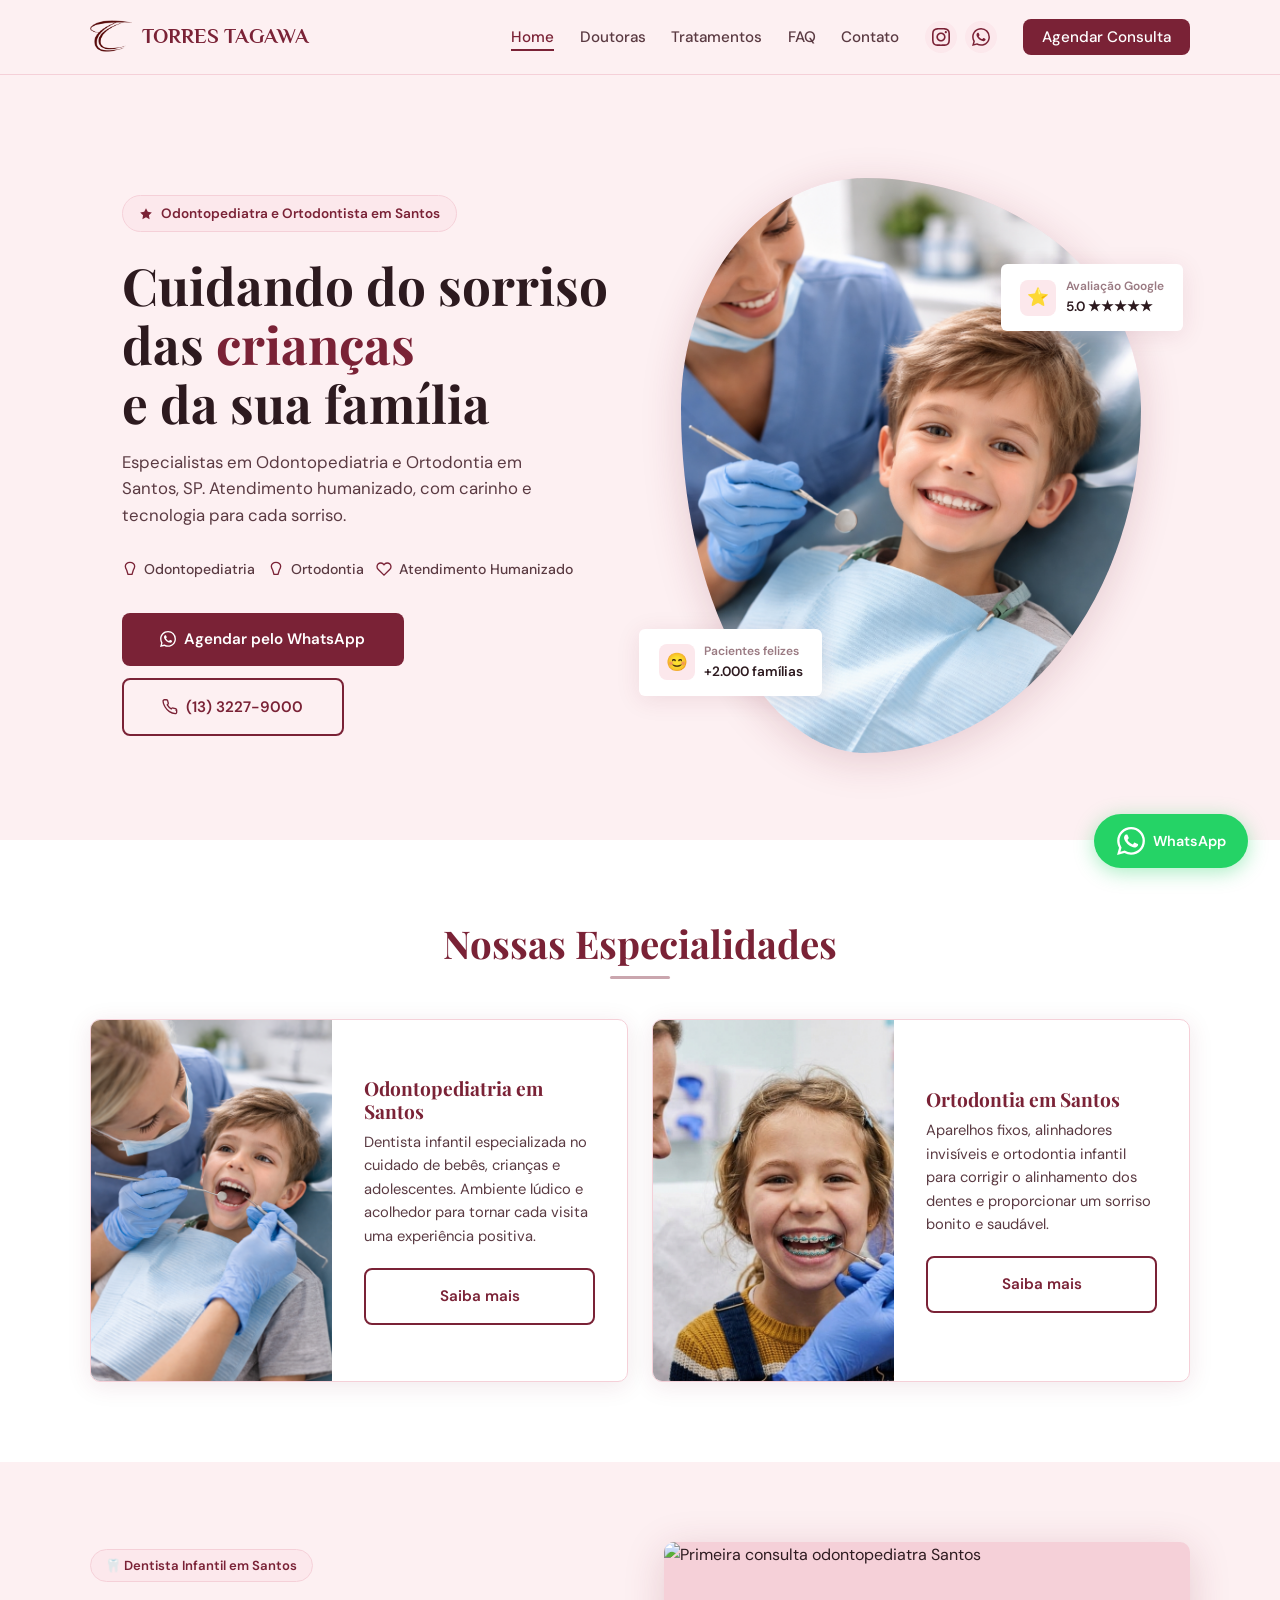
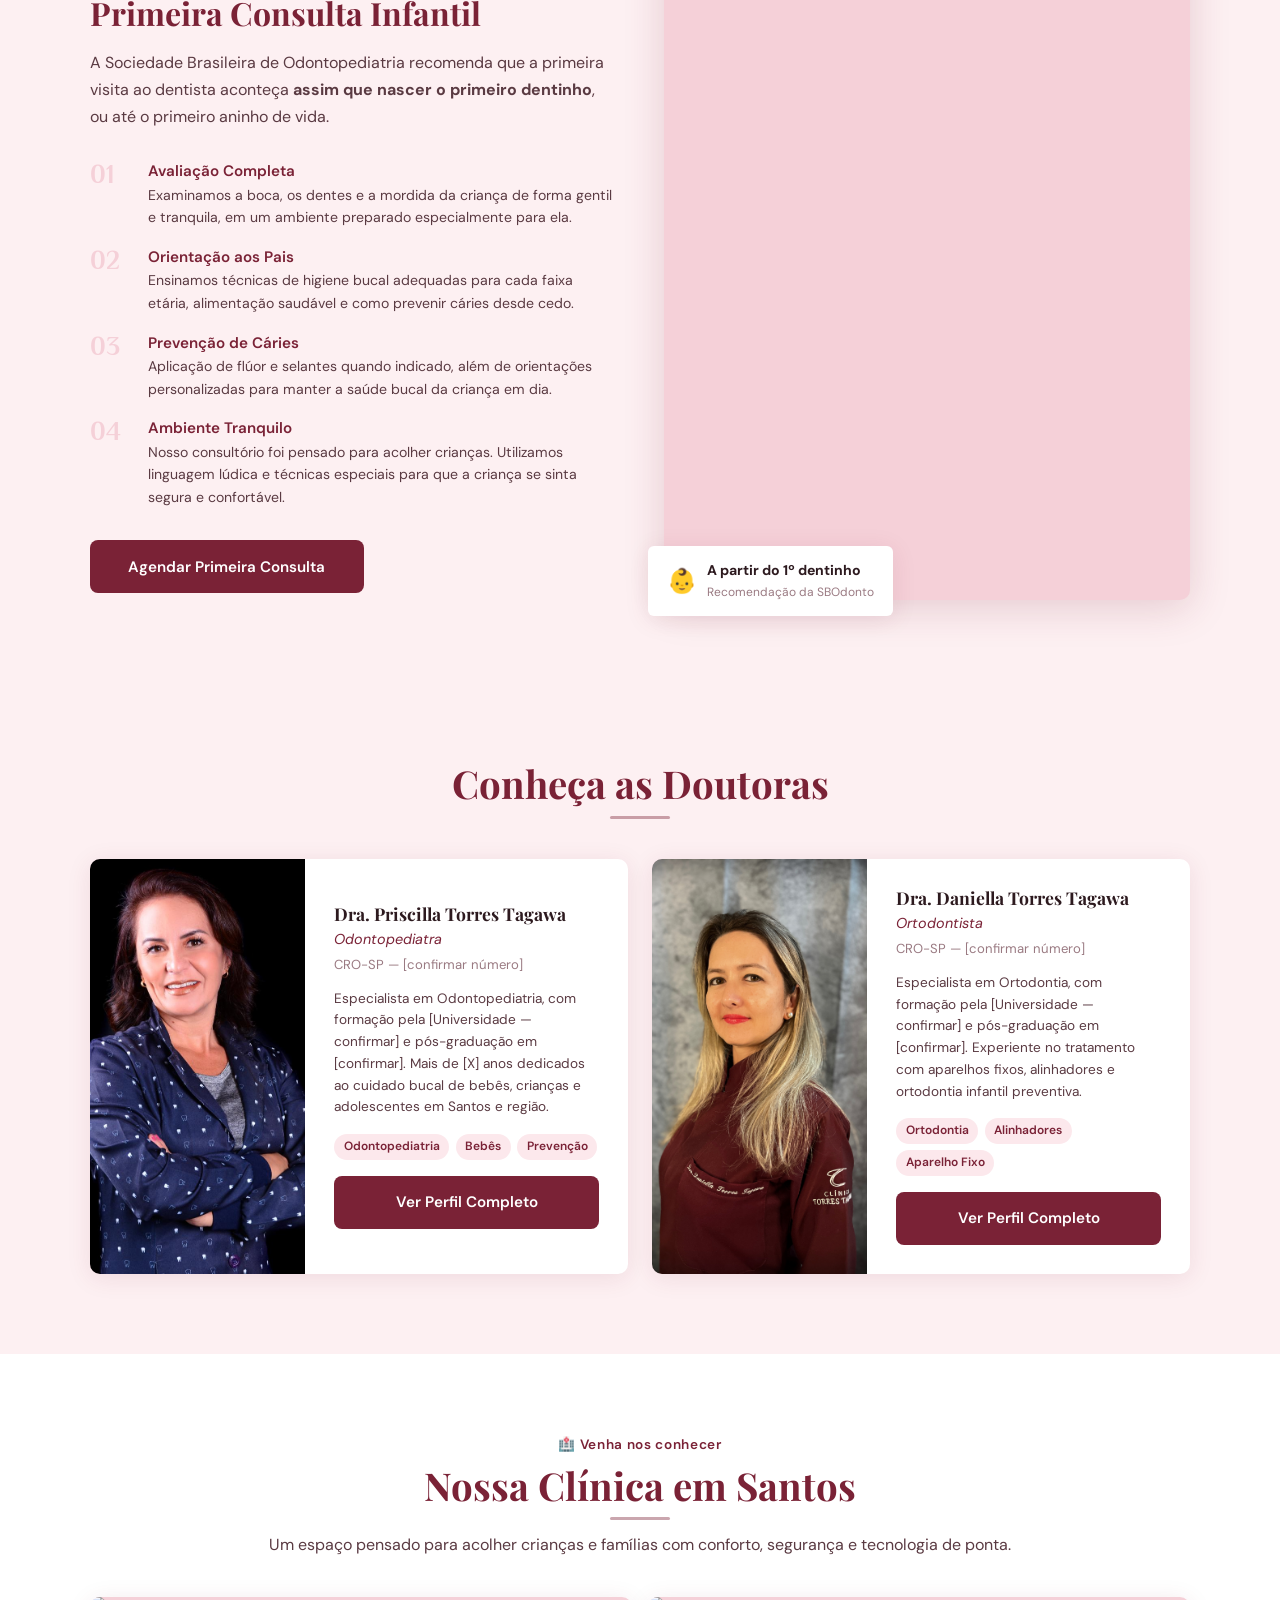
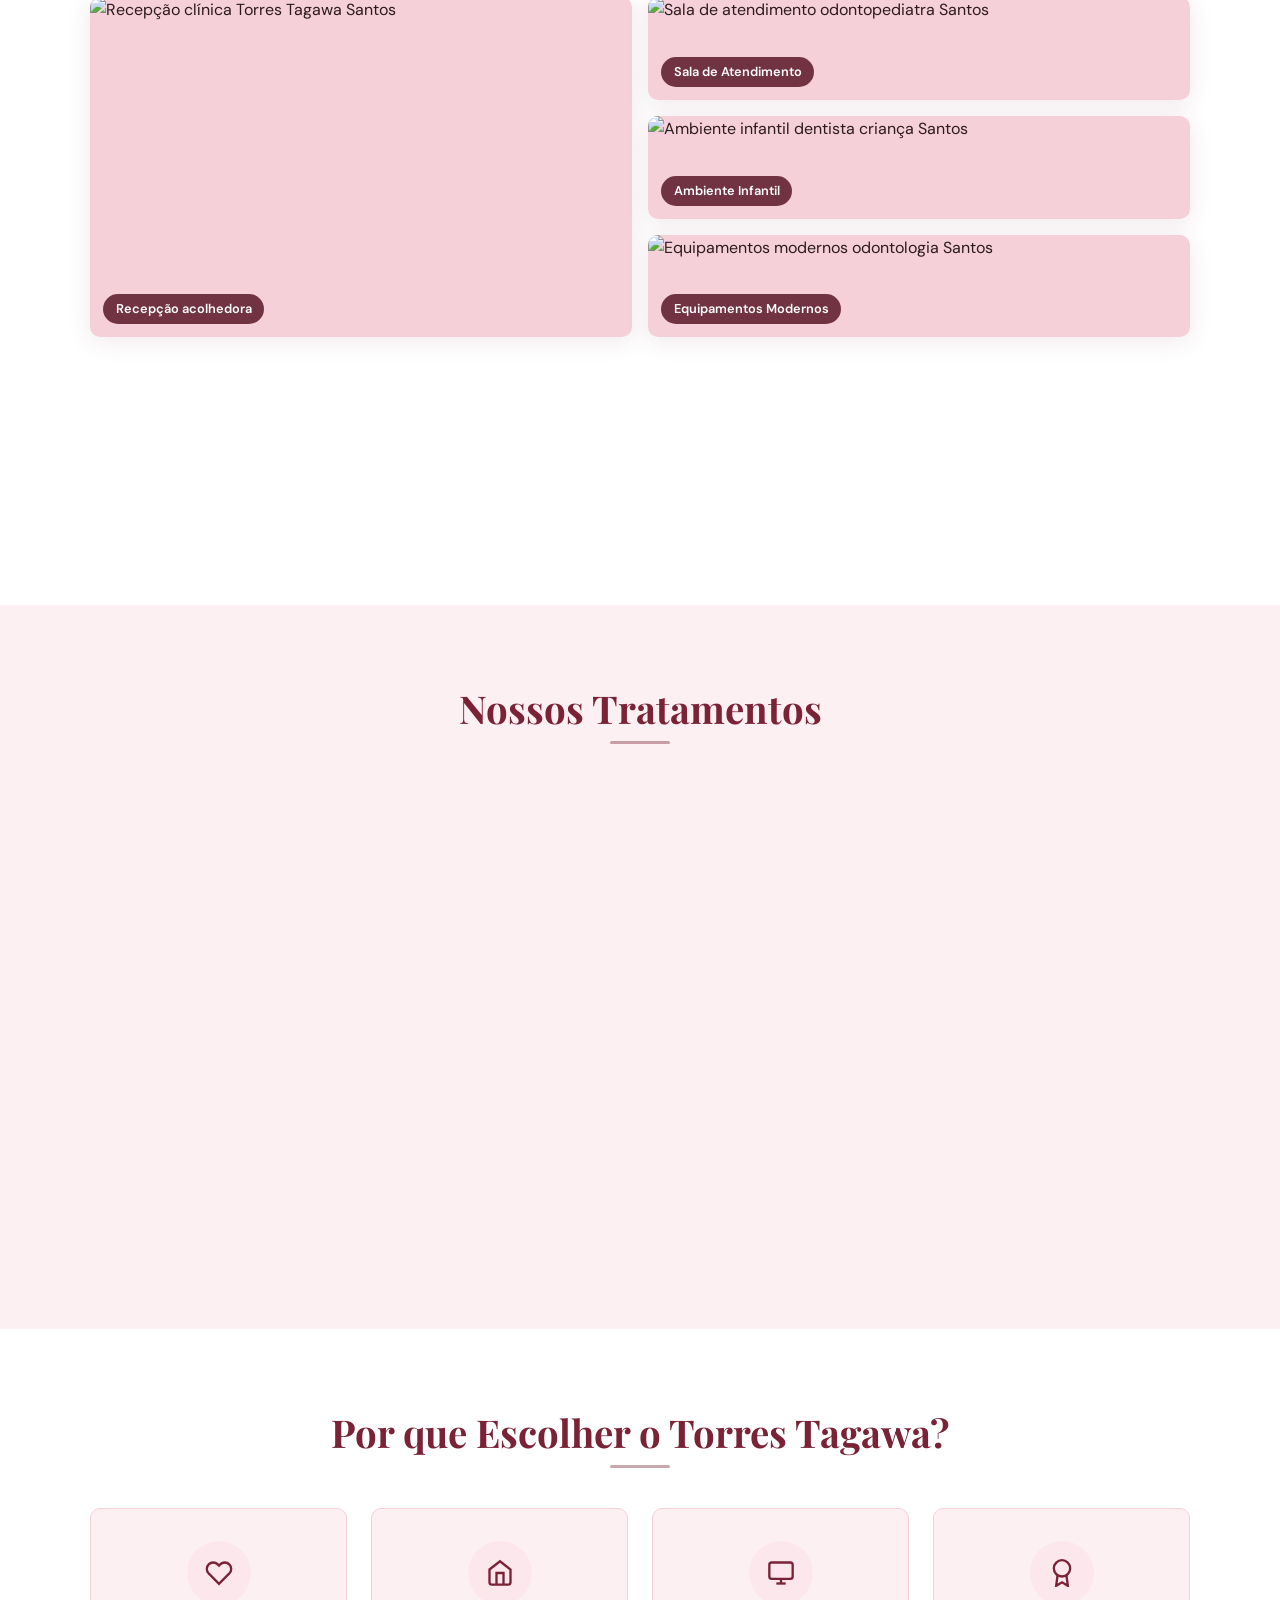
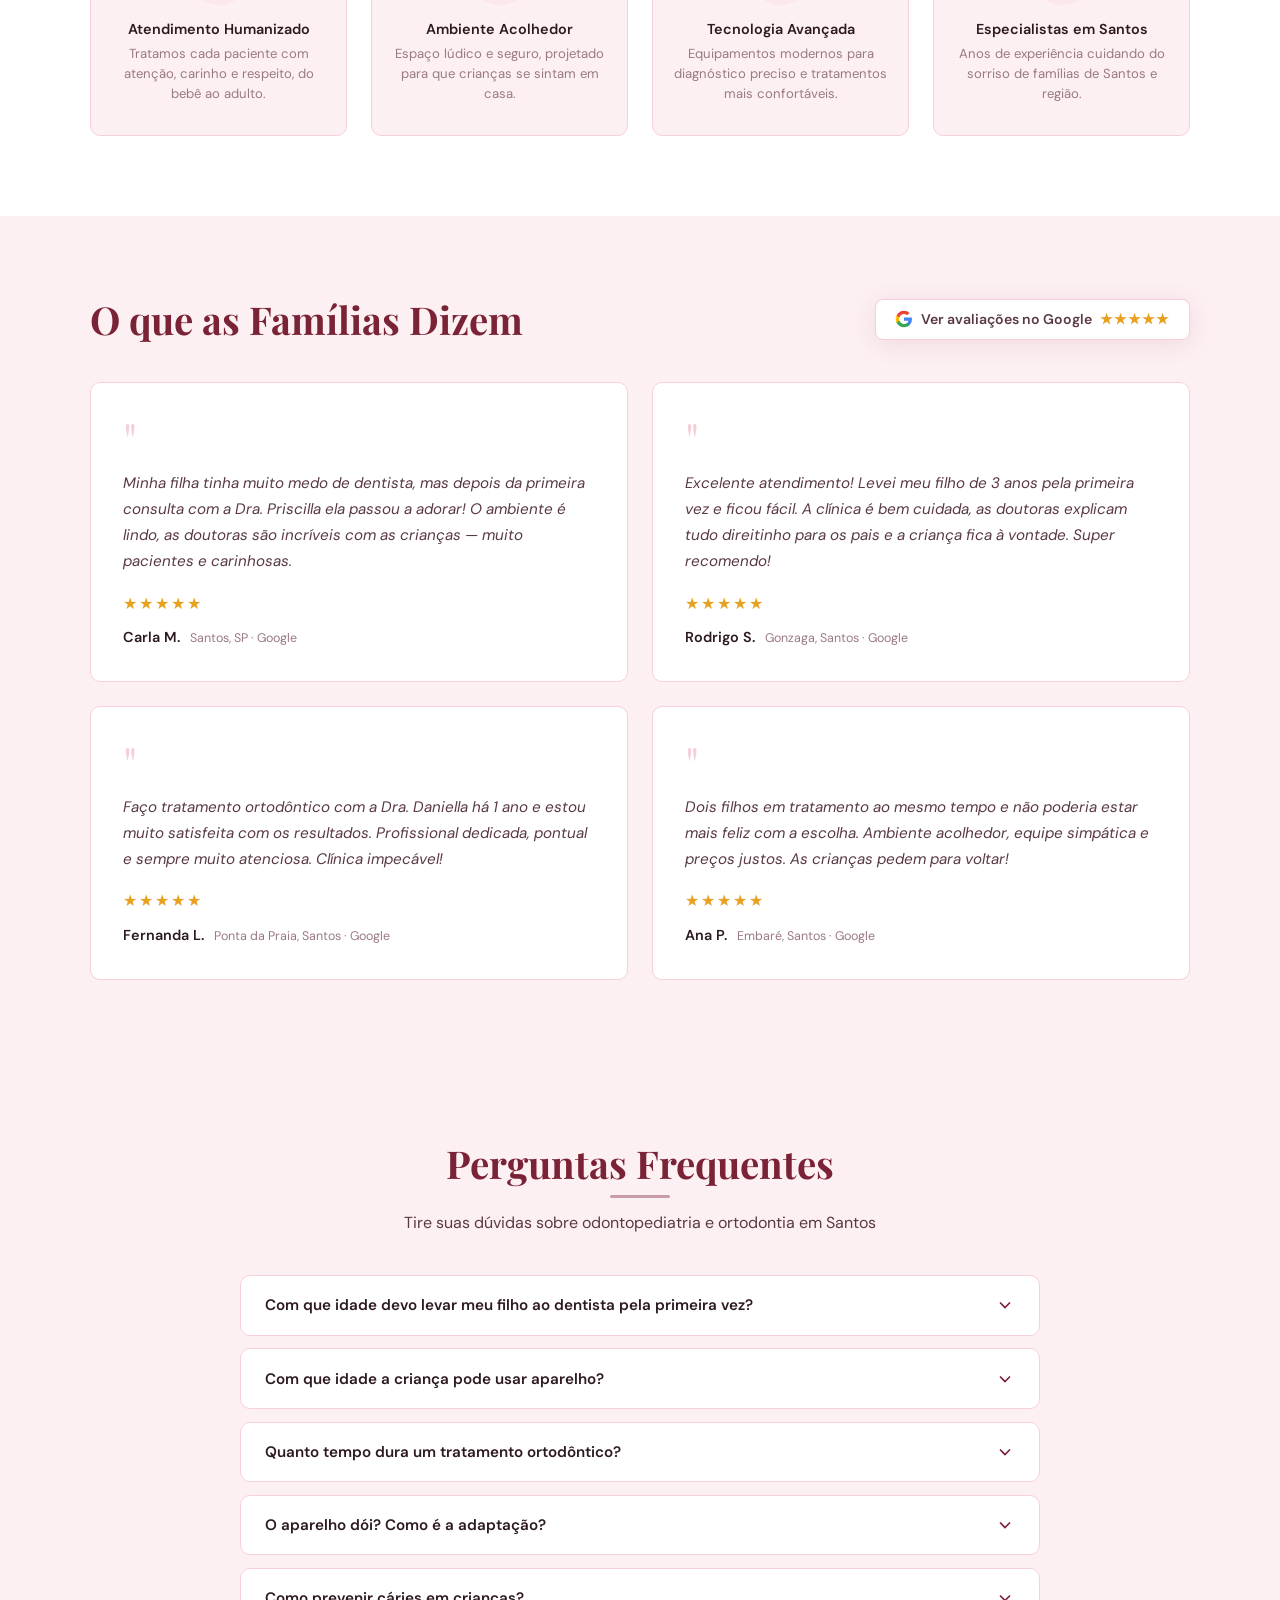
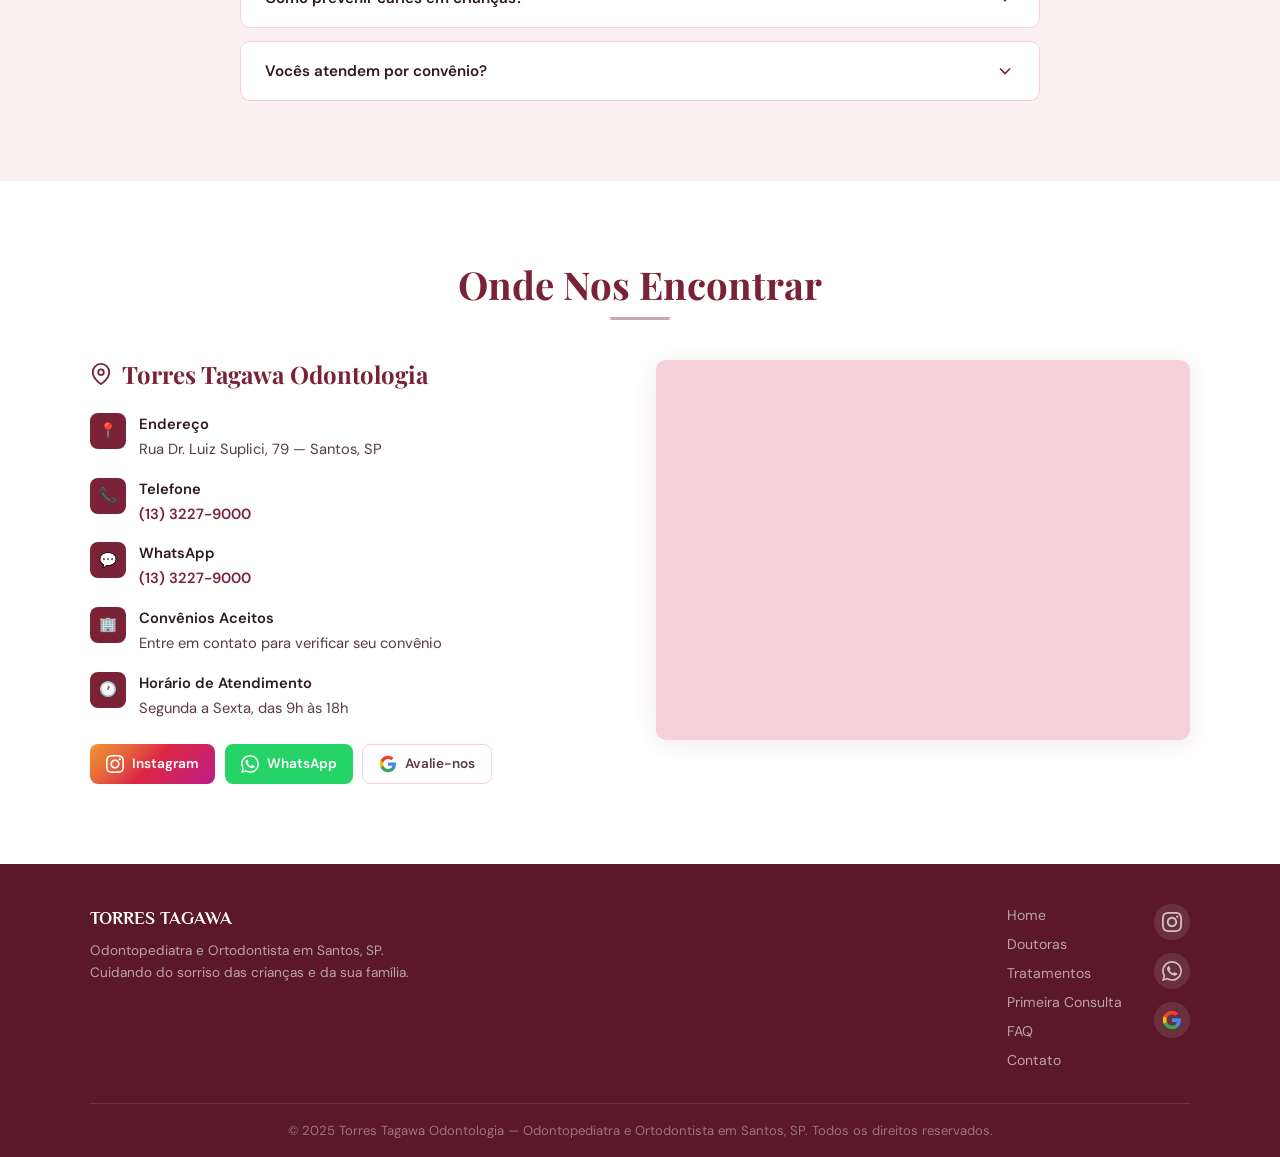
==== index.html @ d0de6d77 "new sections added to the site" ====
<!DOCTYPE html>
<html lang="pt-BR">
<head>
  <meta charset="UTF-8" />
  <meta name="viewport" content="width=device-width, initial-scale=1.0" />
  <title>Torres Tagawa — Odontopediatra e Ortodontista em Santos, SP</title>
  <meta name="description" content="Odontopediatra e ortodontista em Santos, SP. Cuidamos do sorriso das crianças e de toda a família com carinho, tecnologia e atendimento humanizado." />
  <meta name="keywords" content="odontopediatra em Santos, dentista infantil em Santos, ortodontista em Santos, aparelho dental Santos, dentista criança Santos SP, primeira consulta infantil dentista" />

  <!-- Open Graph -->
  <meta property="og:title" content="Torres Tagawa — Odontopediatra e Ortodontista em Santos" />
  <meta property="og:description" content="Especialistas em Odontopediatria e Ortodontia em Santos, SP. Atendimento humanizado para crianças e famílias." />
  <meta property="og:type" content="website" />

  <link rel="stylesheet" href="css/style.css" />
</head>
<body>

  <!-- WHATSAPP FIXED BUTTON -->
  <a href="https://wa.me/551332279000?text=Olá!%20Gostaria%20de%20agendar%20uma%20consulta." class="whatsapp-fixed" target="_blank" rel="noopener" aria-label="Fale pelo WhatsApp">
    <svg width="28" height="28" viewBox="0 0 24 24" fill="currentColor"><path d="M17.472 14.382c-.297-.149-1.758-.867-2.03-.967-.273-.099-.471-.148-.67.15-.197.297-.767.966-.94 1.164-.173.199-.347.223-.644.075-.297-.15-1.255-.463-2.39-1.475-.883-.788-1.48-1.761-1.653-2.059-.173-.297-.018-.458.13-.606.134-.133.298-.347.446-.52.149-.174.198-.298.298-.497.099-.198.05-.371-.025-.52-.075-.149-.669-1.612-.916-2.207-.242-.579-.487-.5-.669-.51-.173-.008-.371-.01-.57-.01-.198 0-.52.074-.792.372-.272.297-1.04 1.016-1.04 2.479 0 1.462 1.065 2.875 1.213 3.074.149.198 2.096 3.2 5.077 4.487.709.306 1.262.489 1.694.625.712.227 1.36.195 1.871.118.571-.085 1.758-.719 2.006-1.413.248-.694.248-1.289.173-1.413-.074-.124-.272-.198-.57-.347m-5.421 7.403h-.004a9.87 9.87 0 0 1-5.031-1.378l-.361-.214-3.741.982.998-3.648-.235-.374a9.86 9.86 0 0 1-1.51-5.26c.001-5.45 4.436-9.884 9.888-9.884 2.64 0 5.122 1.03 6.988 2.898a9.825 9.825 0 0 1 2.893 6.994c-.003 5.45-4.437 9.884-9.885 9.884m8.413-18.297A11.815 11.815 0 0 0 12.05 0C5.495 0 .16 5.335.157 11.892c0 2.096.547 4.142 1.588 5.945L.057 24l6.305-1.654a11.882 11.882 0 0 0 5.683 1.448h.005c6.554 0 11.89-5.335 11.893-11.893a11.821 11.821 0 0 0-3.48-8.413Z"/></svg>
    <span>WhatsApp</span>
  </a>

  <!-- HEADER / NAV -->
  <header id="header">
    <div class="nav-inner">
      <a href="index.html" class="logo">
        <img src="images/logo_tagawa.png" alt="Torres Tagawa Odontopediatria e Ortodontia em Santos" class="logo-img" />
        <span class="logo-text">TORRES TAGAWA</span>
      </a>
      <nav>
        <ul class="nav-links">
          <li><a href="#hero" class="active">Home</a></li>
          <li><a href="pages/doctors.html">Doutoras</a></li>
          <li><a href="pages/treatments.html">Tratamentos</a></li>
          <li><a href="#faq">FAQ</a></li>
          <li><a href="#location">Contato</a></li>
          <li class="nav-social">
            <a href="https://www.instagram.com/torrestagawa" target="_blank" rel="noopener" aria-label="Instagram">
              <svg width="18" height="18" viewBox="0 0 24 24" fill="currentColor"><path d="M12 2.163c3.204 0 3.584.012 4.85.07 3.252.148 4.771 1.691 4.919 4.919.058 1.265.069 1.645.069 4.849 0 3.205-.012 3.584-.069 4.849-.149 3.225-1.664 4.771-4.919 4.919-1.266.058-1.644.07-4.85.07-3.204 0-3.584-.012-4.849-.07-3.26-.149-4.771-1.699-4.919-4.92-.058-1.265-.07-1.644-.07-4.849 0-3.204.013-3.583.07-4.849.149-3.227 1.664-4.771 4.919-4.919 1.266-.057 1.645-.069 4.849-.069zm0-2.163c-3.259 0-3.667.014-4.947.072-4.358.2-6.78 2.618-6.98 6.98-.059 1.281-.073 1.689-.073 4.948 0 3.259.014 3.668.072 4.948.2 4.358 2.618 6.78 6.98 6.98 1.281.058 1.689.072 4.948.072 3.259 0 3.668-.014 4.948-.072 4.354-.2 6.782-2.618 6.979-6.98.059-1.28.073-1.689.073-4.948 0-3.259-.014-3.667-.072-4.947-.196-4.354-2.617-6.78-6.979-6.98-1.281-.059-1.69-.073-4.949-.073zm0 5.838c-3.403 0-6.162 2.759-6.162 6.162s2.759 6.163 6.162 6.163 6.162-2.759 6.162-6.163c0-3.403-2.759-6.162-6.162-6.162zm0 10.162c-2.209 0-4-1.79-4-4 0-2.209 1.791-4 4-4s4 1.791 4 4c0 2.21-1.791 4-4 4zm6.406-11.845c-.796 0-1.441.645-1.441 1.44s.645 1.44 1.441 1.44c.795 0 1.439-.645 1.439-1.44s-.644-1.44-1.439-1.44z"/></svg>
            </a>
            <a href="https://wa.me/551332279000" target="_blank" rel="noopener" aria-label="WhatsApp">
              <svg width="18" height="18" viewBox="0 0 24 24" fill="currentColor"><path d="M17.472 14.382c-.297-.149-1.758-.867-2.03-.967-.273-.099-.471-.148-.67.15-.197.297-.767.966-.94 1.164-.173.199-.347.223-.644.075-.297-.15-1.255-.463-2.39-1.475-.883-.788-1.48-1.761-1.653-2.059-.173-.297-.018-.458.13-.606.134-.133.298-.347.446-.52.149-.174.198-.298.298-.497.099-.198.05-.371-.025-.52-.075-.149-.669-1.612-.916-2.207-.242-.579-.487-.5-.669-.51-.173-.008-.371-.01-.57-.01-.198 0-.52.074-.792.372-.272.297-1.04 1.016-1.04 2.479 0 1.462 1.065 2.875 1.213 3.074.149.198 2.096 3.2 5.077 4.487.709.306 1.262.489 1.694.625.712.227 1.36.195 1.871.118.571-.085 1.758-.719 2.006-1.413.248-.694.248-1.289.173-1.413-.074-.124-.272-.198-.57-.347m-5.421 7.403h-.004a9.87 9.87 0 0 1-5.031-1.378l-.361-.214-3.741.982.998-3.648-.235-.374a9.86 9.86 0 0 1-1.51-5.26c.001-5.45 4.436-9.884 9.888-9.884 2.64 0 5.122 1.03 6.988 2.898a9.825 9.825 0 0 1 2.893 6.994c-.003 5.45-4.437 9.884-9.885 9.884m8.413-18.297A11.815 11.815 0 0 0 12.05 0C5.495 0 .16 5.335.157 11.892c0 2.096.547 4.142 1.588 5.945L.057 24l6.305-1.654a11.882 11.882 0 0 0 5.683 1.448h.005c6.554 0 11.89-5.335 11.893-11.893a11.821 11.821 0 0 0-3.48-8.413Z"/></svg>
            </a>
          </li>
          <li><a href="#location" class="nav-cta">Agendar Consulta</a></li>
        </ul>
        <div class="hamburger" aria-label="Menu">
          <span></span><span></span><span></span>
        </div>
      </nav>
    </div>
  </header>

  <!-- HERO -->
  <section id="hero">
    <div class="hero-content">
      <div class="hero-badge">
        <svg width="14" height="14" viewBox="0 0 24 24" fill="currentColor"><path d="M12 2l3.09 6.26L22 9.27l-5 4.87 1.18 6.88L12 17.77l-6.18 3.25L7 14.14 2 9.27l6.91-1.01L12 2z"/></svg>
        Odontopediatra e Ortodontista em Santos
      </div>
      <h1 class="hero-title">
        Cuidando do sorriso<br>
        das <span>crianças</span><br>
        e da sua família
      </h1>
      <p class="hero-subtitle">
        Especialistas em Odontopediatria e Ortodontia em Santos, SP. Atendimento humanizado, com carinho e tecnologia para cada sorriso.
      </p>
      <div class="hero-tags">
        <span class="hero-tag">
          <svg width="16" height="16" viewBox="0 0 24 24" fill="none" stroke="currentColor" stroke-width="2"><path d="M12 2C8 2 5 5 5 8c0 2 1 4 2 5.5L9 20h6l2-6.5C18 12 19 10 19 8c0-3-3-6-7-6z"/></svg>
          Odontopediatria
        </span>
        <span class="hero-tag">
          <svg width="16" height="16" viewBox="0 0 24 24" fill="none" stroke="currentColor" stroke-width="2"><path d="M12 2C8 2 5 5 5 8c0 2 1 4 2 5.5L9 20h6l2-6.5C18 12 19 10 19 8c0-3-3-6-7-6z"/></svg>
          Ortodontia
        </span>
        <span class="hero-tag">
          <svg width="16" height="16" viewBox="0 0 24 24" fill="none" stroke="currentColor" stroke-width="2"><path d="M20.84 4.61a5.5 5.5 0 0 0-7.78 0L12 5.67l-1.06-1.06a5.5 5.5 0 0 0-7.78 7.78l1.06 1.06L12 21.23l7.78-7.78 1.06-1.06a5.5 5.5 0 0 0 0-7.78z"/></svg>
          Atendimento Humanizado
        </span>
      </div>
      <div class="hero-actions">
        <a href="https://wa.me/551332279000?text=Olá!%20Gostaria%20de%20agendar%20uma%20consulta." target="_blank" rel="noopener" class="btn btn-primary">
          <svg width="16" height="16" viewBox="0 0 24 24" fill="currentColor"><path d="M17.472 14.382c-.297-.149-1.758-.867-2.03-.967-.273-.099-.471-.148-.67.15-.197.297-.767.966-.94 1.164-.173.199-.347.223-.644.075-.297-.15-1.255-.463-2.39-1.475-.883-.788-1.48-1.761-1.653-2.059-.173-.297-.018-.458.13-.606.134-.133.298-.347.446-.52.149-.174.198-.298.298-.497.099-.198.05-.371-.025-.52-.075-.149-.669-1.612-.916-2.207-.242-.579-.487-.5-.669-.51-.173-.008-.371-.01-.57-.01-.198 0-.52.074-.792.372-.272.297-1.04 1.016-1.04 2.479 0 1.462 1.065 2.875 1.213 3.074.149.198 2.096 3.2 5.077 4.487.709.306 1.262.489 1.694.625.712.227 1.36.195 1.871.118.571-.085 1.758-.719 2.006-1.413.248-.694.248-1.289.173-1.413-.074-.124-.272-.198-.57-.347m-5.421 7.403h-.004a9.87 9.87 0 0 1-5.031-1.378l-.361-.214-3.741.982.998-3.648-.235-.374a9.86 9.86 0 0 1-1.51-5.26c.001-5.45 4.436-9.884 9.888-9.884 2.64 0 5.122 1.03 6.988 2.898a9.825 9.825 0 0 1 2.893 6.994c-.003 5.45-4.437 9.884-9.885 9.884m8.413-18.297A11.815 11.815 0 0 0 12.05 0C5.495 0 .16 5.335.157 11.892c0 2.096.547 4.142 1.588 5.945L.057 24l6.305-1.654a11.882 11.882 0 0 0 5.683 1.448h.005c6.554 0 11.89-5.335 11.893-11.893a11.821 11.821 0 0 0-3.48-8.413Z"/></svg>
          Agendar pelo WhatsApp
        </a>
        <a href="tel:1332279000" class="btn btn-outline">
          <svg width="16" height="16" viewBox="0 0 24 24" fill="none" stroke="currentColor" stroke-width="2"><path d="M22 16.92v3a2 2 0 0 1-2.18 2 19.79 19.79 0 0 1-8.63-3.07A19.5 19.5 0 0 1 4.69 12a19.79 19.79 0 0 1-3.07-8.67A2 2 0 0 1 3.6 1.18h3a2 2 0 0 1 2 1.72c.127.96.361 1.903.7 2.81a2 2 0 0 1-.45 2.11L7.91 8.84a16 16 0 0 0 6 6l.86-.86a2 2 0 0 1 2.11-.45c.907.339 1.85.573 2.81.7A2 2 0 0 1 21.46 16.92z"/></svg>
          (13) 3227-9000
        </a>
      </div>
    </div>

    <div class="hero-image">
      <div class="hero-image-wrap">
        <img src="images/hero-crianca-dentista.png" alt="Criança sorrindo no dentista em Santos SP" />
      </div>
      <div class="hero-float hero-float-1">
        <div class="hero-float-icon">😊</div>
        <div>
          <div style="font-size:0.75rem;color:var(--text-light)">Pacientes felizes</div>
          <div>+2.000 famílias</div>
        </div>
      </div>
      <div class="hero-float hero-float-2">
        <div class="hero-float-icon">⭐</div>
        <div>
          <div style="font-size:0.75rem;color:var(--text-light)">Avaliação Google</div>
          <div>5.0 ★★★★★</div>
        </div>
      </div>
    </div>
  </section>

  <!-- SPECIALTIES -->
  <section id="specialties" class="section">
    <div class="section-inner">
      <h2 class="section-title">Nossas Especialidades</h2>
      <div class="specialties-grid">

        <div class="specialty-card fade-in">
          <div class="specialty-image">
            <img src="images/odontopediatria-consulta.png" alt="Odontopediatra em Santos SP" />
          </div>
          <div class="specialty-body">
            <h3>Odontopediatria em Santos</h3>
            <p>Dentista infantil especializada no cuidado de bebês, crianças e adolescentes. Ambiente lúdico e acolhedor para tornar cada visita uma experiência positiva.</p>
            <a href="pages/treatments.html" class="btn btn-outline">Saiba mais</a>
          </div>
        </div>

        <div class="specialty-card fade-in">
          <div class="specialty-image">
            <img src="images/ortodontia-aparelho.png" alt="Ortodontista em Santos SP" />
          </div>
          <div class="specialty-body">
            <h3>Ortodontia em Santos</h3>
            <p>Aparelhos fixos, alinhadores invisíveis e ortodontia infantil para corrigir o alinhamento dos dentes e proporcionar um sorriso bonito e saudável.</p>
            <a href="pages/treatments.html" class="btn btn-outline">Saiba mais</a>
          </div>
        </div>

      </div>
    </div>
  </section>

  <!-- PRIMEIRA CONSULTA INFANTIL -->
  <section id="primeira-consulta" class="section section-alt">
    <div class="section-inner">
      <div class="primeira-consulta-grid">
        <div class="primeira-consulta-content fade-in">
          <div class="section-badge">🦷 Dentista Infantil em Santos</div>
          <h2>Primeira Consulta Infantil</h2>
          <p class="primeira-consulta-intro">A Sociedade Brasileira de Odontopediatria recomenda que a primeira visita ao dentista aconteça <strong>assim que nascer o primeiro dentinho</strong>, ou até o primeiro aninho de vida.</p>
          <div class="primeira-consulta-steps">
            <div class="pc-step">
              <div class="pc-step-num">01</div>
              <div class="pc-step-body">
                <h4>Avaliação Completa</h4>
                <p>Examinamos a boca, os dentes e a mordida da criança de forma gentil e tranquila, em um ambiente preparado especialmente para ela.</p>
              </div>
            </div>
            <div class="pc-step">
              <div class="pc-step-num">02</div>
              <div class="pc-step-body">
                <h4>Orientação aos Pais</h4>
                <p>Ensinamos técnicas de higiene bucal adequadas para cada faixa etária, alimentação saudável e como prevenir cáries desde cedo.</p>
              </div>
            </div>
            <div class="pc-step">
              <div class="pc-step-num">03</div>
              <div class="pc-step-body">
                <h4>Prevenção de Cáries</h4>
                <p>Aplicação de flúor e selantes quando indicado, além de orientações personalizadas para manter a saúde bucal da criança em dia.</p>
              </div>
            </div>
            <div class="pc-step">
              <div class="pc-step-num">04</div>
              <div class="pc-step-body">
                <h4>Ambiente Tranquilo</h4>
                <p>Nosso consultório foi pensado para acolher crianças. Utilizamos linguagem lúdica e técnicas especiais para que a criança se sinta segura e confortável.</p>
              </div>
            </div>
          </div>
          <a href="https://wa.me/551332279000?text=Olá!%20Quero%20agendar%20a%20primeira%20consulta%20do%20meu%20filho." target="_blank" rel="noopener" class="btn btn-primary">
            Agendar Primeira Consulta
          </a>
        </div>
        <div class="primeira-consulta-image fade-in">
          <img src="images/primeira-consulta-infantil.png" alt="Primeira consulta odontopediatra Santos" />
          <div class="pc-info-badge">
            <span>👶</span>
            <div>
              <strong>A partir do 1º dentinho</strong>
              <small>Recomendação da SBOdonto</small>
            </div>
          </div>
        </div>
      </div>
    </div>
  </section>

  <!-- DOCTORS -->
  <section id="doctors" class="section">
    <div class="section-inner">
      <h2 class="section-title">Conheça as Doutoras</h2>
      <div class="doctors-grid">

        <div class="doctor-card fade-in">
          <div class="doctor-photo">
            <img src="images/doctor-priscilla-tagawa.jpg" alt="Dra. Priscilla Torres Tagawa — Odontopediatra em Santos" />
          </div>
          <div class="doctor-info">
            <h3>Dra. Priscilla Torres Tagawa</h3>
            <p class="specialty">Odontopediatra</p>
            <p class="cro">CRO-SP — [confirmar número]</p>
            <div class="doctor-bio">
              <p>Especialista em Odontopediatria, com formação pela [Universidade — confirmar] e pós-graduação em [confirmar]. Mais de [X] anos dedicados ao cuidado bucal de bebês, crianças e adolescentes em Santos e região.</p>
            </div>
            <div class="doctor-tags">
              <span>Odontopediatria</span>
              <span>Bebês</span>
              <span>Prevenção</span>
            </div>
            <a href="pages/doctors.html" class="btn btn-primary">Ver Perfil Completo</a>
          </div>
        </div>

        <div class="doctor-card fade-in">
          <div class="doctor-photo">
            <img src="images/doctor-daniella-tagawa.jpg" alt="Dra. Daniella Torres Tagawa — Ortodontista em Santos" />
          </div>
          <div class="doctor-info">
            <h3>Dra. Daniella Torres Tagawa</h3>
            <p class="specialty">Ortodontista</p>
            <p class="cro">CRO-SP — [confirmar número]</p>
            <div class="doctor-bio">
              <p>Especialista em Ortodontia, com formação pela [Universidade — confirmar] e pós-graduação em [confirmar]. Experiente no tratamento com aparelhos fixos, alinhadores e ortodontia infantil preventiva.</p>
            </div>
            <div class="doctor-tags">
              <span>Ortodontia</span>
              <span>Alinhadores</span>
              <span>Aparelho Fixo</span>
            </div>
            <a href="pages/doctors.html" class="btn btn-primary">Ver Perfil Completo</a>
          </div>
        </div>

      </div>
    </div>
  </section>

  <!-- NOSSA CLÍNICA -->
  <section id="clinica" class="section section-alt">
    <div class="section-inner">
      <div class="section-badge-center">🏥 Venha nos conhecer</div>
      <h2 class="section-title">Nossa Clínica em Santos</h2>
      <p class="section-subtitle">Um espaço pensado para acolher crianças e famílias com conforto, segurança e tecnologia de ponta.</p>
      <div class="clinica-grid">
        <div class="clinica-main fade-in">
          <img src="images/clinica-recepcao.jpg" alt="Recepção clínica Torres Tagawa Santos" />
          <div class="clinica-main-label">Recepção acolhedora</div>
        </div>
        <div class="clinica-side">
          <div class="clinica-card fade-in">
            <img src="images/clinica-sala-atendimento.jpg" alt="Sala de atendimento odontopediatra Santos" />
            <div class="clinica-card-label">Sala de Atendimento</div>
          </div>
          <div class="clinica-card fade-in">
            <img src="images/clinica-ambiente-infantil.jpg" alt="Ambiente infantil dentista criança Santos" />
            <div class="clinica-card-label">Ambiente Infantil</div>
          </div>
          <div class="clinica-card fade-in">
            <img src="images/clinica-equipamentos.jpg" alt="Equipamentos modernos odontologia Santos" />
            <div class="clinica-card-label">Equipamentos Modernos</div>
          </div>
        </div>
      </div>
      <div class="clinica-features">
        <div class="clinica-feature fade-in">
          <span>🎨</span>
          <p>Ambiente lúdico e colorido pensado para deixar as crianças à vontade</p>
        </div>
        <div class="clinica-feature fade-in">
          <span>🔬</span>
          <p>Equipamentos modernos e tecnologia avançada para diagnóstico e tratamento</p>
        </div>
        <div class="clinica-feature fade-in">
          <span>🛡️</span>
          <p>Protocolos rigorosos de esterilização e biossegurança</p>
        </div>
        <div class="clinica-feature fade-in">
          <span>🚗</span>
          <p>Localização central em Santos, com fácil acesso e estacionamento próximo</p>
        </div>
      </div>
    </div>
  </section>

  <!-- TREATMENTS -->
  <section id="treatments" class="section">
    <div class="section-inner">
      <h2 class="section-title">Nossos Tratamentos</h2>
      <div class="treatments-grid">

        <div class="treatment-card fade-in">
          <h3>🦷 Odontopediatria em Santos</h3>
          <p class="treatment-desc">Cuidado completo e humanizado para bebês, crianças e adolescentes, desde a erupção do primeiro dente até a dentição permanente.</p>
          <ul class="treatment-list">
            <li>Primeira consulta infantil</li>
            <li>Prevenção e controle de cáries</li>
            <li>Aplicação de flúor e selantes</li>
            <li>Cirurgia de freio lingual e labial</li>
            <li>Restaurações em dentes de leite</li>
            <li>Tratamento de pulpite (capeamento)</li>
            <li>Orientação de higiene para pais</li>
          </ul>
          <a href="pages/treatments.html" class="btn btn-outline" style="margin-top:1.2rem">Ver todos os tratamentos</a>
        </div>

        <div class="treatment-card fade-in">
          <h3>😁 Ortodontia em Santos</h3>
          <p class="treatment-desc">Correção do alinhamento dos dentes e da mordida com as técnicas mais modernas, para crianças e adultos em Santos e região.</p>
          <ul class="treatment-list">
            <li>Aparelhos Fixos (metálico e estético)</li>
            <li>Alinhadores Invisíveis</li>
            <li>Ortodontia Preventiva Infantil</li>
            <li>Contenção ortodôntica</li>
            <li>Placa de bruxismo</li>
            <li>Expansores palatinos</li>
            <li>Tratamento da mordida cruzada</li>
          </ul>
          <a href="pages/treatments.html" class="btn btn-outline" style="margin-top:1.2rem">Ver todos os tratamentos</a>
        </div>

      </div>
    </div>
  </section>

  <!-- WHY US -->
  <section id="why-us" class="section section-alt">
    <div class="section-inner">
      <h2 class="section-title">Por que Escolher o Torres Tagawa?</h2>
      <div class="why-grid">

        <div class="why-card fade-in">
          <div class="why-icon">
            <svg width="28" height="28" viewBox="0 0 24 24" fill="none" stroke="var(--burgundy)" stroke-width="2"><path d="M20.84 4.61a5.5 5.5 0 0 0-7.78 0L12 5.67l-1.06-1.06a5.5 5.5 0 0 0-7.78 7.78l1.06 1.06L12 21.23l7.78-7.78 1.06-1.06a5.5 5.5 0 0 0 0-7.78z"/></svg>
          </div>
          <h4>Atendimento Humanizado</h4>
          <p>Tratamos cada paciente com atenção, carinho e respeito, do bebê ao adulto.</p>
        </div>

        <div class="why-card fade-in">
          <div class="why-icon">
            <svg width="28" height="28" viewBox="0 0 24 24" fill="none" stroke="var(--burgundy)" stroke-width="2"><path d="M3 9l9-7 9 7v11a2 2 0 0 1-2 2H5a2 2 0 0 1-2-2z"/><polyline points="9 22 9 12 15 12 15 22"/></svg>
          </div>
          <h4>Ambiente Acolhedor</h4>
          <p>Espaço lúdico e seguro, projetado para que crianças se sintam em casa.</p>
        </div>

        <div class="why-card fade-in">
          <div class="why-icon">
            <svg width="28" height="28" viewBox="0 0 24 24" fill="none" stroke="var(--burgundy)" stroke-width="2"><rect x="2" y="3" width="20" height="14" rx="2" ry="2"/><line x1="8" y1="21" x2="16" y2="21"/><line x1="12" y1="17" x2="12" y2="21"/></svg>
          </div>
          <h4>Tecnologia Avançada</h4>
          <p>Equipamentos modernos para diagnóstico preciso e tratamentos mais confortáveis.</p>
        </div>

        <div class="why-card fade-in">
          <div class="why-icon">
            <svg width="28" height="28" viewBox="0 0 24 24" fill="none" stroke="var(--burgundy)" stroke-width="2"><circle cx="12" cy="8" r="7"/><polyline points="8.21 13.89 7 23 12 20 17 23 15.79 13.88"/></svg>
          </div>
          <h4>Especialistas em Santos</h4>
          <p>Anos de experiência cuidando do sorriso de famílias de Santos e região.</p>
        </div>

      </div>
    </div>
  </section>

  <!-- TESTIMONIALS -->
  <section id="testimonials" class="section">
    <div class="section-inner">
      <div class="testimonials-header">
        <h2 class="section-title">O que as Famílias Dizem</h2>
        <a href="https://g.page/r/LINK-GOOGLE-REVIEWS/review" target="_blank" rel="noopener" class="google-review-btn">
          <svg width="18" height="18" viewBox="0 0 24 24" fill="currentColor"><path d="M22.56 12.25c0-.78-.07-1.53-.2-2.25H12v4.26h5.92c-.26 1.37-1.04 2.53-2.21 3.31v2.77h3.57c2.08-1.92 3.28-4.74 3.28-8.09z" fill="#4285F4"/><path d="M12 23c2.97 0 5.46-.98 7.28-2.66l-3.57-2.77c-.98.66-2.23 1.06-3.71 1.06-2.86 0-5.29-1.93-6.16-4.53H2.18v2.84C3.99 20.53 7.7 23 12 23z" fill="#34A853"/><path d="M5.84 14.09c-.22-.66-.35-1.36-.35-2.09s.13-1.43.35-2.09V7.07H2.18C1.43 8.55 1 10.22 1 12s.43 3.45 1.18 4.93l2.85-2.22.81-.62z" fill="#FBBC05"/><path d="M12 5.38c1.62 0 3.06.56 4.21 1.64l3.15-3.15C17.45 2.09 14.97 1 12 1 7.7 1 3.99 3.47 2.18 7.07l3.66 2.84c.87-2.6 3.3-4.53 6.16-4.53z" fill="#EA4335"/></svg>
          Ver avaliações no Google
          <span class="google-stars">★★★★★</span>
        </a>
      </div>
      <div class="testimonials-grid">

        <div class="testimonial-card fade-in">
          <div class="testimonial-quote">"</div>
          <p class="testimonial-text">Minha filha tinha muito medo de dentista, mas depois da primeira consulta com a Dra. Priscilla ela passou a adorar! O ambiente é lindo, as doutoras são incríveis com as crianças — muito pacientes e carinhosas.</p>
          <div class="testimonial-stars">★★★★★</div>
          <div class="testimonial-footer">
            <div class="testimonial-author">Carla M.</div>
            <div class="testimonial-local">Santos, SP · Google</div>
          </div>
        </div>

        <div class="testimonial-card fade-in">
          <div class="testimonial-quote">"</div>
          <p class="testimonial-text">Excelente atendimento! Levei meu filho de 3 anos pela primeira vez e ficou fácil. A clínica é bem cuidada, as doutoras explicam tudo direitinho para os pais e a criança fica à vontade. Super recomendo!</p>
          <div class="testimonial-stars">★★★★★</div>
          <div class="testimonial-footer">
            <div class="testimonial-author">Rodrigo S.</div>
            <div class="testimonial-local">Gonzaga, Santos · Google</div>
          </div>
        </div>

        <div class="testimonial-card fade-in">
          <div class="testimonial-quote">"</div>
          <p class="testimonial-text">Faço tratamento ortodôntico com a Dra. Daniella há 1 ano e estou muito satisfeita com os resultados. Profissional dedicada, pontual e sempre muito atenciosa. Clínica impecável!</p>
          <div class="testimonial-stars">★★★★★</div>
          <div class="testimonial-footer">
            <div class="testimonial-author">Fernanda L.</div>
            <div class="testimonial-local">Ponta da Praia, Santos · Google</div>
          </div>
        </div>

        <div class="testimonial-card fade-in">
          <div class="testimonial-quote">"</div>
          <p class="testimonial-text">Dois filhos em tratamento ao mesmo tempo e não poderia estar mais feliz com a escolha. Ambiente acolhedor, equipe simpática e preços justos. As crianças pedem para voltar!</p>
          <div class="testimonial-stars">★★★★★</div>
          <div class="testimonial-footer">
            <div class="testimonial-author">Ana P.</div>
            <div class="testimonial-local">Embaré, Santos · Google</div>
          </div>
        </div>

      </div>
    </div>
  </section>

  <!-- FAQ -->
  <section id="faq" class="section section-alt">
    <div class="section-inner">
      <h2 class="section-title">Perguntas Frequentes</h2>
      <p class="section-subtitle">Tire suas dúvidas sobre odontopediatria e ortodontia em Santos</p>
      <div class="faq-list">

        <div class="faq-item fade-in">
          <button class="faq-question" aria-expanded="false">
            Com que idade devo levar meu filho ao dentista pela primeira vez?
            <svg class="faq-icon" width="20" height="20" viewBox="0 0 24 24" fill="none" stroke="currentColor" stroke-width="2"><polyline points="6 9 12 15 18 9"/></svg>
          </button>
          <div class="faq-answer">
            <p>A recomendação da Sociedade Brasileira de Odontopediatria é que a primeira consulta aconteça assim que nascer o primeiro dentinho — geralmente por volta dos 6 meses — ou até o primeiro aniversário. Quanto mais cedo, melhor: é possível prevenir cáries, orientar os pais sobre higiene e garantir um desenvolvimento saudável da boca.</p>
          </div>
        </div>

        <div class="faq-item fade-in">
          <button class="faq-question" aria-expanded="false">
            Com que idade a criança pode usar aparelho?
            <svg class="faq-icon" width="20" height="20" viewBox="0 0 24 24" fill="none" stroke="currentColor" stroke-width="2"><polyline points="6 9 12 15 18 9"/></svg>
          </button>
          <div class="faq-answer">
            <p>Depende do tipo de problema a ser corrigido. A ortodontia preventiva pode começar ainda na dentição de leite, por volta dos 4-6 anos, para guiar o crescimento da maxila e mandíbula. Já o aparelho fixo convencional costuma ser indicado a partir dos 10-12 anos, quando os dentes permanentes já erupcionaram. Cada caso é avaliado individualmente.</p>
          </div>
        </div>

        <div class="faq-item fade-in">
          <button class="faq-question" aria-expanded="false">
            Quanto tempo dura um tratamento ortodôntico?
            <svg class="faq-icon" width="20" height="20" viewBox="0 0 24 24" fill="none" stroke="currentColor" stroke-width="2"><polyline points="6 9 12 15 18 9"/></svg>
          </button>
          <div class="faq-answer">
            <p>A duração varia conforme a complexidade do caso. Em média, um tratamento ortodôntico com aparelho fixo dura entre 18 meses e 3 anos. Casos mais simples podem ser resolvidos em menos tempo, especialmente com alinhadores. O acompanhamento regular e o uso correto do aparelho são fundamentais para o resultado dentro do prazo estimado.</p>
          </div>
        </div>

        <div class="faq-item fade-in">
          <button class="faq-question" aria-expanded="false">
            O aparelho dói? Como é a adaptação?
            <svg class="faq-icon" width="20" height="20" viewBox="0 0 24 24" fill="none" stroke="currentColor" stroke-width="2"><polyline points="6 9 12 15 18 9"/></svg>
          </button>
          <div class="faq-answer">
            <p>É normal sentir um leve desconforto nos primeiros dias após a colocação ou ativação do aparelho. Essa sensação passa em 2 a 5 dias. Analgésicos leves podem ajudar nesse período. Com os alinhadores invisíveis, a adaptação costuma ser mais tranquila. Em nenhum caso o processo deve causar dor intensa — se isso acontecer, entre em contato conosco.</p>
          </div>
        </div>

        <div class="faq-item fade-in">
          <button class="faq-question" aria-expanded="false">
            Como prevenir cáries em crianças?
            <svg class="faq-icon" width="20" height="20" viewBox="0 0 24 24" fill="none" stroke="currentColor" stroke-width="2"><polyline points="6 9 12 15 18 9"/></svg>
          </button>
          <div class="faq-answer">
            <p>A prevenção começa antes mesmo dos dentes aparecerem! As principais medidas são: escovar os dentes com creme dental fluoretado desde o primeiro dente, limitar o consumo de açúcar e alimentos pegajosos, nunca deixar a criança dormir com mamadeira de leite ou suco, realizar consultas regulares ao odontopediatra a cada 6 meses, e aplicar flúor e selantes quando indicado pela dentista.</p>
          </div>
        </div>

        <div class="faq-item fade-in">
          <button class="faq-question" aria-expanded="false">
            Vocês atendem por convênio?
            <svg class="faq-icon" width="20" height="20" viewBox="0 0 24 24" fill="none" stroke="currentColor" stroke-width="2"><polyline points="6 9 12 15 18 9"/></svg>
          </button>
          <div class="faq-answer">
            <p>Sim! Aceitamos os principais convênios odontológicos. Entre em contato pelo WhatsApp ou telefone para confirmar se o seu plano é aceito e quais procedimentos são cobertos.</p>
          </div>
        </div>

      </div>
    </div>
  </section>

  <!-- LOCATION -->
  <section id="location" class="section">
    <div class="section-inner">
      <h2 class="section-title">Onde Nos Encontrar</h2>
      <div class="location-grid">

        <div class="location-info fade-in">
          <h3>
            <svg width="22" height="22" viewBox="0 0 24 24" fill="none" stroke="var(--burgundy)" stroke-width="2"><path d="M21 10c0 7-9 13-9 13s-9-6-9-13a9 9 0 0 1 18 0z"/><circle cx="12" cy="10" r="3"/></svg>
            Torres Tagawa Odontologia
          </h3>
          <div class="location-details">
            <div class="location-item">
              <div class="location-item-icon">📍</div>
              <div class="location-item-text">
                <strong>Endereço</strong>
                Rua Dr. Luiz Suplici, 79 — Santos, SP
              </div>
            </div>
            <div class="location-item">
              <div class="location-item-icon">📞</div>
              <div class="location-item-text">
                <strong>Telefone</strong>
                <a href="tel:1332279000">(13) 3227-9000</a>
              </div>
            </div>
            <div class="location-item">
              <div class="location-item-icon">💬</div>
              <div class="location-item-text">
                <strong>WhatsApp</strong>
                <a href="https://wa.me/551332279000" target="_blank" rel="noopener">(13) 3227-9000</a>
              </div>
            </div>
            <div class="location-item">
              <div class="location-item-icon">🏢</div>
              <div class="location-item-text">
                <strong>Convênios Aceitos</strong>
                <!-- ATENÇÃO: confirmar lista real de convênios -->
                Entre em contato para verificar seu convênio
              </div>
            </div>
            <div class="location-item">
              <div class="location-item-icon">🕐</div>
              <div class="location-item-text">
                <strong>Horário de Atendimento</strong>
                Segunda a Sexta, das 9h às 18h
              </div>
            </div>
          </div>
          <div class="location-social">
            <a href="https://www.instagram.com/torrestagawa" target="_blank" rel="noopener" class="social-btn instagram">
              <svg width="18" height="18" viewBox="0 0 24 24" fill="currentColor"><path d="M12 2.163c3.204 0 3.584.012 4.85.07 3.252.148 4.771 1.691 4.919 4.919.058 1.265.069 1.645.069 4.849 0 3.205-.012 3.584-.069 4.849-.149 3.225-1.664 4.771-4.919 4.919-1.266.058-1.644.07-4.85.07-3.204 0-3.584-.012-4.849-.07-3.26-.149-4.771-1.699-4.919-4.92-.058-1.265-.07-1.644-.07-4.849 0-3.204.013-3.583.07-4.849.149-3.227 1.664-4.771 4.919-4.919 1.266-.057 1.645-.069 4.849-.069zm0-2.163c-3.259 0-3.667.014-4.947.072-4.358.2-6.78 2.618-6.98 6.98-.059 1.281-.073 1.689-.073 4.948 0 3.259.014 3.668.072 4.948.2 4.358 2.618 6.78 6.98 6.98 1.281.058 1.689.072 4.948.072 3.259 0 3.668-.014 4.948-.072 4.354-.2 6.782-2.618 6.979-6.98.059-1.28.073-1.689.073-4.948 0-3.259-.014-3.667-.072-4.947-.196-4.354-2.617-6.78-6.979-6.98-1.281-.059-1.69-.073-4.949-.073zm0 5.838c-3.403 0-6.162 2.759-6.162 6.162s2.759 6.163 6.162 6.163 6.162-2.759 6.162-6.163c0-3.403-2.759-6.162-6.162-6.162zm0 10.162c-2.209 0-4-1.79-4-4 0-2.209 1.791-4 4-4s4 1.791 4 4c0 2.21-1.791 4-4 4zm6.406-11.845c-.796 0-1.441.645-1.441 1.44s.645 1.44 1.441 1.44c.795 0 1.439-.645 1.439-1.44s-.644-1.44-1.439-1.44z"/></svg>
              Instagram
            </a>
            <a href="https://wa.me/551332279000" target="_blank" rel="noopener" class="social-btn whatsapp">
              <svg width="18" height="18" viewBox="0 0 24 24" fill="currentColor"><path d="M17.472 14.382c-.297-.149-1.758-.867-2.03-.967-.273-.099-.471-.148-.67.15-.197.297-.767.966-.94 1.164-.173.199-.347.223-.644.075-.297-.15-1.255-.463-2.39-1.475-.883-.788-1.48-1.761-1.653-2.059-.173-.297-.018-.458.13-.606.134-.133.298-.347.446-.52.149-.174.198-.298.298-.497.099-.198.05-.371-.025-.52-.075-.149-.669-1.612-.916-2.207-.242-.579-.487-.5-.669-.51-.173-.008-.371-.01-.57-.01-.198 0-.52.074-.792.372-.272.297-1.04 1.016-1.04 2.479 0 1.462 1.065 2.875 1.213 3.074.149.198 2.096 3.2 5.077 4.487.709.306 1.262.489 1.694.625.712.227 1.36.195 1.871.118.571-.085 1.758-.719 2.006-1.413.248-.694.248-1.289.173-1.413-.074-.124-.272-.198-.57-.347m-5.421 7.403h-.004a9.87 9.87 0 0 1-5.031-1.378l-.361-.214-3.741.982.998-3.648-.235-.374a9.86 9.86 0 0 1-1.51-5.26c.001-5.45 4.436-9.884 9.888-9.884 2.64 0 5.122 1.03 6.988 2.898a9.825 9.825 0 0 1 2.893 6.994c-.003 5.45-4.437 9.884-9.885 9.884m8.413-18.297A11.815 11.815 0 0 0 12.05 0C5.495 0 .16 5.335.157 11.892c0 2.096.547 4.142 1.588 5.945L.057 24l6.305-1.654a11.882 11.882 0 0 0 5.683 1.448h.005c6.554 0 11.89-5.335 11.893-11.893a11.821 11.821 0 0 0-3.48-8.413Z"/></svg>
              WhatsApp
            </a>
            <a href="https://g.page/r/LINK-GOOGLE-REVIEWS/review" target="_blank" rel="noopener" class="social-btn google">
              <svg width="18" height="18" viewBox="0 0 24 24" fill="currentColor"><path d="M22.56 12.25c0-.78-.07-1.53-.2-2.25H12v4.26h5.92c-.26 1.37-1.04 2.53-2.21 3.31v2.77h3.57c2.08-1.92 3.28-4.74 3.28-8.09z" fill="#4285F4"/><path d="M12 23c2.97 0 5.46-.98 7.28-2.66l-3.57-2.77c-.98.66-2.23 1.06-3.71 1.06-2.86 0-5.29-1.93-6.16-4.53H2.18v2.84C3.99 20.53 7.7 23 12 23z" fill="#34A853"/><path d="M5.84 14.09c-.22-.66-.35-1.36-.35-2.09s.13-1.43.35-2.09V7.07H2.18C1.43 8.55 1 10.22 1 12s.43 3.45 1.18 4.93l2.85-2.22.81-.62z" fill="#FBBC05"/><path d="M12 5.38c1.62 0 3.06.56 4.21 1.64l3.15-3.15C17.45 2.09 14.97 1 12 1 7.7 1 3.99 3.47 2.18 7.07l3.66 2.84c.87-2.6 3.3-4.53 6.16-4.53z" fill="#EA4335"/></svg>
              Avalie-nos
            </a>
          </div>
        </div>

        <div class="map-container fade-in">
          <iframe
            src="https://www.google.com/maps/embed?pb=!1m18!1m12!1m3!1d3645.0!2d-46.33!3d-23.95!2m3!1f0!2f0!3f0!3m2!1i1024!2i768!4f13.1!3m3!1m2!1s0x0%3A0x0!2zMjPCsDU3JzAwLjAiUyA0NsKwMTknNDguMCJX!5e0!3m2!1spt!2sbr!4v1234567890"
            allowfullscreen=""
            loading="lazy"
            referrerpolicy="no-referrer-when-downgrade"
            title="Localização Torres Tagawa — Odontopediatra e Ortodontista em Santos">
          </iframe>
        </div>

      </div>
    </div>
  </section>

  <!-- FOOTER -->
  <footer id="footer">
    <div class="footer-inner">
      <div class="footer-brand">
        <span class="logo-text" style="font-size:1.1rem">TORRES TAGAWA</span>
        <p>Odontopediatra e Ortodontista em Santos, SP.<br>Cuidando do sorriso das crianças e da sua família.</p>
      </div>
      <div class="footer-links">
        <a href="#hero">Home</a>
        <a href="pages/doctors.html">Doutoras</a>
        <a href="pages/treatments.html">Tratamentos</a>
        <a href="#primeira-consulta">Primeira Consulta</a>
        <a href="#faq">FAQ</a>
        <a href="#location">Contato</a>
      </div>
      <div class="footer-social">
        <a href="https://www.instagram.com/torrestagawa" target="_blank" rel="noopener" aria-label="Instagram">
          <svg width="20" height="20" viewBox="0 0 24 24" fill="currentColor"><path d="M12 2.163c3.204 0 3.584.012 4.85.07 3.252.148 4.771 1.691 4.919 4.919.058 1.265.069 1.645.069 4.849 0 3.205-.012 3.584-.069 4.849-.149 3.225-1.664 4.771-4.919 4.919-1.266.058-1.644.07-4.85.07-3.204 0-3.584-.012-4.849-.07-3.26-.149-4.771-1.699-4.919-4.92-.058-1.265-.07-1.644-.07-4.849 0-3.204.013-3.583.07-4.849.149-3.227 1.664-4.771 4.919-4.919 1.266-.057 1.645-.069 4.849-.069zm0-2.163c-3.259 0-3.667.014-4.947.072-4.358.2-6.78 2.618-6.98 6.98-.059 1.281-.073 1.689-.073 4.948 0 3.259.014 3.668.072 4.948.2 4.358 2.618 6.78 6.98 6.98 1.281.058 1.689.072 4.948.072 3.259 0 3.668-.014 4.948-.072 4.354-.2 6.782-2.618 6.979-6.98.059-1.28.073-1.689.073-4.948 0-3.259-.014-3.667-.072-4.947-.196-4.354-2.617-6.78-6.979-6.98-1.281-.059-1.69-.073-4.949-.073zm0 5.838c-3.403 0-6.162 2.759-6.162 6.162s2.759 6.163 6.162 6.163 6.162-2.759 6.162-6.163c0-3.403-2.759-6.162-6.162-6.162zm0 10.162c-2.209 0-4-1.79-4-4 0-2.209 1.791-4 4-4s4 1.791 4 4c0 2.21-1.791 4-4 4zm6.406-11.845c-.796 0-1.441.645-1.441 1.44s.645 1.44 1.441 1.44c.795 0 1.439-.645 1.439-1.44s-.644-1.44-1.439-1.44z"/></svg>
        </a>
        <a href="https://wa.me/551332279000" target="_blank" rel="noopener" aria-label="WhatsApp">
          <svg width="20" height="20" viewBox="0 0 24 24" fill="currentColor"><path d="M17.472 14.382c-.297-.149-1.758-.867-2.03-.967-.273-.099-.471-.148-.67.15-.197.297-.767.966-.94 1.164-.173.199-.347.223-.644.075-.297-.15-1.255-.463-2.39-1.475-.883-.788-1.48-1.761-1.653-2.059-.173-.297-.018-.458.13-.606.134-.133.298-.347.446-.52.149-.174.198-.298.298-.497.099-.198.05-.371-.025-.52-.075-.149-.669-1.612-.916-2.207-.242-.579-.487-.5-.669-.51-.173-.008-.371-.01-.57-.01-.198 0-.52.074-.792.372-.272.297-1.04 1.016-1.04 2.479 0 1.462 1.065 2.875 1.213 3.074.149.198 2.096 3.2 5.077 4.487.709.306 1.262.489 1.694.625.712.227 1.36.195 1.871.118.571-.085 1.758-.719 2.006-1.413.248-.694.248-1.289.173-1.413-.074-.124-.272-.198-.57-.347m-5.421 7.403h-.004a9.87 9.87 0 0 1-5.031-1.378l-.361-.214-3.741.982.998-3.648-.235-.374a9.86 9.86 0 0 1-1.51-5.26c.001-5.45 4.436-9.884 9.888-9.884 2.64 0 5.122 1.03 6.988 2.898a9.825 9.825 0 0 1 2.893 6.994c-.003 5.45-4.437 9.884-9.885 9.884m8.413-18.297A11.815 11.815 0 0 0 12.05 0C5.495 0 .16 5.335.157 11.892c0 2.096.547 4.142 1.588 5.945L.057 24l6.305-1.654a11.882 11.882 0 0 0 5.683 1.448h.005c6.554 0 11.89-5.335 11.893-11.893a11.821 11.821 0 0 0-3.48-8.413Z"/></svg>
        </a>
        <a href="https://g.page/r/LINK-GOOGLE-REVIEWS/review" target="_blank" rel="noopener" aria-label="Google Reviews">
          <svg width="20" height="20" viewBox="0 0 24 24" fill="currentColor"><path d="M22.56 12.25c0-.78-.07-1.53-.2-2.25H12v4.26h5.92c-.26 1.37-1.04 2.53-2.21 3.31v2.77h3.57c2.08-1.92 3.28-4.74 3.28-8.09z" fill="#4285F4"/><path d="M12 23c2.97 0 5.46-.98 7.28-2.66l-3.57-2.77c-.98.66-2.23 1.06-3.71 1.06-2.86 0-5.29-1.93-6.16-4.53H2.18v2.84C3.99 20.53 7.7 23 12 23z" fill="#34A853"/><path d="M5.84 14.09c-.22-.66-.35-1.36-.35-2.09s.13-1.43.35-2.09V7.07H2.18C1.43 8.55 1 10.22 1 12s.43 3.45 1.18 4.93l2.85-2.22.81-.62z" fill="#FBBC05"/><path d="M12 5.38c1.62 0 3.06.56 4.21 1.64l3.15-3.15C17.45 2.09 14.97 1 12 1 7.7 1 3.99 3.47 2.18 7.07l3.66 2.84c.87-2.6 3.3-4.53 6.16-4.53z" fill="#EA4335"/></svg>
        </a>
      </div>
    </div>
    <div class="footer-bottom">
      <p>© 2025 Torres Tagawa Odontologia — Odontopediatra e Ortodontista em Santos, SP. Todos os direitos reservados.</p>
    </div>
  </footer>

  <script src="js/main.js"></script>
  <script>
    // FAQ accordion
    document.querySelectorAll('.faq-question').forEach(btn => {
      btn.addEventListener('click', () => {
        const item = btn.closest('.faq-item');
        const isOpen = item.classList.contains('open');
        document.querySelectorAll('.faq-item').forEach(i => i.classList.remove('open'));
        document.querySelectorAll('.faq-question').forEach(b => b.setAttribute('aria-expanded', 'false'));
        if (!isOpen) {
          item.classList.add('open');
          btn.setAttribute('aria-expanded', 'true');
        }
      });
    });
  </script>
</body>
</html>
---- css/style.css ----
@import url('https://fonts.googleapis.com/css2?family=Philosopher:wght@400;700&family=Playfair+Display:ital,wght@0,400;0,600;0,700;1,400&family=DM+Sans:wght@300;400;500;600&display=swap');

/* ======================================================
   CSS Variables
====================================================== */
:root {
  --burgundy: #7a2236;
  --burgundy-light: #9b2d44;
  --burgundy-dark: #5a1828;
  --pink-bg: #fdf0f2;
  --pink-light: #fce8ec;
  --pink-mid: #f5d0d8;
  --white: #ffffff;
  --text-dark: #2d1a1f;
  --text-mid: #5a3a42;
  --text-light: #9a7a82;
  --shadow: 0 4px 24px rgba(122, 34, 54, 0.10);
  --shadow-hover: 0 8px 40px rgba(122, 34, 54, 0.18);
  --radius: 10px;
  --radius-sm: 6px;
}

/* ======================================================
   Reset & Base
====================================================== */
*, *::before, *::after { box-sizing: border-box; margin: 0; padding: 0; }

html { scroll-behavior: smooth; }

body {
  font-family: 'DM Sans', sans-serif;
  background-color: var(--pink-bg);
  color: var(--text-dark);
  line-height: 1.6;
  overflow-x: hidden;
}

img { max-width: 100%; display: block; }
a { text-decoration: none; color: inherit; }
ul { list-style: none; }

/* ======================================================
   Typography
====================================================== */
h1, h2, h3, h4 {
  font-family: 'Playfair Display', serif;
  line-height: 1.2;
}

.section-title {
  font-size: clamp(1.8rem, 3vw, 2.4rem);
  color: var(--burgundy);
  text-align: center;
  margin-bottom: 2.5rem;
  position: relative;
}

.section-title::after {
  content: '';
  display: block;
  width: 60px;
  height: 3px;
  background: var(--burgundy);
  margin: 0.6rem auto 0;
  border-radius: 2px;
  opacity: 0.4;
}

.section-subtitle {
  text-align: center;
  color: var(--text-mid);
  font-size: 1rem;
  margin-top: -1.8rem;
  margin-bottom: 2.5rem;
}

.section-badge {
  display: inline-block;
  background: var(--pink-light);
  border: 1px solid var(--pink-mid);
  color: var(--burgundy);
  font-size: 0.82rem;
  font-weight: 600;
  padding: 0.3rem 0.9rem;
  border-radius: 50px;
  margin-bottom: 0.8rem;
}

.section-badge-center {
  display: block;
  text-align: center;
  background: transparent;
  color: var(--burgundy);
  font-size: 0.85rem;
  font-weight: 600;
  margin-bottom: 0.4rem;
  letter-spacing: 0.05em;
}

/* ======================================================
   Buttons
====================================================== */
.btn {
  display: inline-flex;
  align-items: center;
  justify-content: center;
  gap: 0.5rem;
  text-align: center;
  padding: 0.9rem 2.4rem;
  border-radius: 8px;
  font-family: 'DM Sans', sans-serif;
  font-weight: 600;
  font-size: 0.95rem;
  cursor: pointer;
  transition: all 0.3s ease;
  border: none;
}

.btn-primary {
  background: var(--burgundy);
  color: var(--white);
}

.btn-primary:hover {
  background: var(--burgundy-dark);
  transform: translateY(-2px);
  box-shadow: var(--shadow-hover);
}

.btn-outline {
  background: transparent;
  color: var(--burgundy);
  border: 2px solid var(--burgundy);
}

.btn-outline:hover {
  background: var(--burgundy);
  color: var(--white);
  transform: translateY(-2px);
}

/* ======================================================
   WhatsApp Fixed Button
====================================================== */
.whatsapp-fixed {
  position: fixed;
  bottom: 2rem;
  right: 2rem;
  z-index: 999;
  background: #25D366;
  color: white;
  display: flex;
  align-items: center;
  gap: 0.5rem;
  padding: 0.8rem 1.4rem;
  border-radius: 50px;
  font-weight: 600;
  font-size: 0.9rem;
  box-shadow: 0 4px 20px rgba(37, 211, 102, 0.4);
  transition: all 0.3s ease;
  animation: pulse-green 2.5s ease-in-out infinite;
}

.whatsapp-fixed:hover {
  background: #1ebe5d;
  transform: translateY(-3px);
  box-shadow: 0 8px 30px rgba(37, 211, 102, 0.5);
}

@keyframes pulse-green {
  0%, 100% { box-shadow: 0 4px 20px rgba(37, 211, 102, 0.4); }
  50% { box-shadow: 0 4px 30px rgba(37, 211, 102, 0.7); }
}

/* ======================================================
   Header / Nav
====================================================== */
#header {
  position: sticky;
  top: 0;
  z-index: 100;
  background: rgba(253, 240, 242, 0.95);
  backdrop-filter: blur(12px);
  border-bottom: 1px solid var(--pink-mid);
  padding: 1rem 2rem;
}

.nav-inner {
  max-width: 1100px;
  margin: 0 auto;
  display: flex;
  align-items: center;
  justify-content: space-between;
}

.logo {
  display: flex;
  align-items: center;
  gap: 0.6rem;
}

.logo-icon {
  width: 42px;
  height: 42px;
  background: var(--burgundy);
  border-radius: 50%;
  display: flex;
  align-items: center;
  justify-content: center;
  color: white;
  font-size: 1.2rem;
}

.logo-img {
  width: 42px;
  height: 42px;
  object-fit: contain;
}

.logo-text {
  font-family: 'Philosopher', serif;
  font-size: 1.3rem;
  font-weight: 700;
  color: var(--burgundy);
}

.nav-links {
  display: flex;
  align-items: center;
  gap: 1.6rem;
}

.nav-links a {
  font-size: 0.95rem;
  font-weight: 500;
  color: var(--text-mid);
  position: relative;
  transition: color 0.3s;
}

.nav-links a::after {
  content: '';
  position: absolute;
  bottom: -4px;
  left: 0;
  width: 0;
  height: 2px;
  background: var(--burgundy);
  transition: width 0.3s;
}

.nav-links a:hover,
.nav-links a.active {
  color: var(--burgundy);
}

.nav-links a:hover::after,
.nav-links a.active::after {
  width: 100%;
}

.nav-cta {
  background: var(--burgundy);
  color: white !important;
  padding: 0.5rem 1.2rem;
  border-radius: 8px;
  transition: background 0.3s, transform 0.3s !important;
}

.nav-cta:hover {
  background: var(--burgundy-dark) !important;
  transform: translateY(-2px);
}

.nav-cta::after { display: none !important; }

.nav-social {
  display: flex;
  align-items: center;
  gap: 0.5rem;
}

.nav-social a {
  display: flex;
  align-items: center;
  justify-content: center;
  width: 32px;
  height: 32px;
  border-radius: 50%;
  background: var(--pink-light);
  color: var(--burgundy) !important;
  transition: all 0.3s !important;
}

.nav-social a::after { display: none !important; }

.nav-social a:hover {
  background: var(--burgundy) !important;
  color: white !important;
  transform: scale(1.1);
}

.hamburger {
  display: none;
  flex-direction: column;
  gap: 5px;
  cursor: pointer;
  padding: 4px;
}

.hamburger span {
  display: block;
  width: 24px;
  height: 2px;
  background: var(--burgundy);
  border-radius: 2px;
  transition: all 0.3s;
}

/* ======================================================
   Hero
====================================================== */
#hero {
  max-width: 1100px;
  margin: 0 auto;
  padding: 4rem 2rem 3rem;
  display: grid;
  grid-template-columns: 1fr 1fr;
  align-items: center;
  gap: 3rem;
  min-height: 85vh;
}

.hero-content { animation: fadeInLeft 0.8s ease both; }

.hero-badge {
  display: inline-flex;
  align-items: center;
  gap: 0.5rem;
  background: var(--pink-light);
  border: 1px solid var(--pink-mid);
  color: var(--burgundy);
  font-size: 0.85rem;
  font-weight: 600;
  padding: 0.4rem 1rem;
  border-radius: 50px;
  margin-bottom: 1.5rem;
}

.hero-title {
  font-size: clamp(2.2rem, 4vw, 3.2rem);
  color: var(--text-dark);
  margin-bottom: 1rem;
  line-height: 1.15;
}

.hero-title span { color: var(--burgundy); }

.hero-subtitle {
  font-size: 1.05rem;
  color: var(--text-mid);
  margin-bottom: 1.8rem;
  max-width: 420px;
}

.hero-tags {
  display: flex;
  flex-wrap: wrap;
  gap: 0.8rem;
  margin-bottom: 2rem;
}

.hero-tag {
  display: flex;
  align-items: center;
  gap: 0.4rem;
  font-size: 0.88rem;
  color: var(--text-mid);
  font-weight: 500;
}

.hero-tag svg { color: var(--burgundy); }

.hero-actions {
  display: flex;
  flex-wrap: wrap;
  gap: 0.8rem;
}

.hero-image {
  position: relative;
  animation: fadeInRight 0.8s ease 0.2s both;
}

.hero-image-wrap {
  border-radius: 40% 60% 60% 40% / 40% 40% 60% 60%;
  overflow: hidden;
  background: var(--pink-mid);
  aspect-ratio: 4/5;
  max-width: 460px;
  margin: 0 auto;
  box-shadow: var(--shadow-hover);
}

.hero-image-wrap img {
  width: 100%;
  height: 100%;
  object-fit: cover;
  object-position: center top;
}

.hero-image-placeholder {
  width: 100%;
  height: 100%;
  display: flex;
  align-items: center;
  justify-content: center;
  background: linear-gradient(135deg, var(--pink-mid), var(--pink-light));
  font-size: 5rem;
}

.hero-float {
  position: absolute;
  background: white;
  border-radius: var(--radius-sm);
  padding: 0.8rem 1.2rem;
  box-shadow: var(--shadow);
  display: flex;
  align-items: center;
  gap: 0.6rem;
  font-size: 0.85rem;
  font-weight: 600;
  color: var(--text-dark);
  animation: float 3s ease-in-out infinite;
}

.hero-float-1 { bottom: 10%; left: -5%; animation-delay: 0s; }
.hero-float-2 { top: 15%; right: -5%; animation-delay: 1.5s; }

.hero-float-icon {
  width: 36px;
  height: 36px;
  background: var(--pink-light);
  border-radius: 8px;
  display: flex;
  align-items: center;
  justify-content: center;
  font-size: 1.1rem;
}

/* ======================================================
   Sections general
====================================================== */
.section {
  padding: 5rem 2rem;
}

.section-inner {
  max-width: 1100px;
  margin: 0 auto;
}

.section-alt { background: var(--white); }

/* ======================================================
   Specialties
====================================================== */
#specialties { background: var(--white); }

.specialties-grid {
  display: grid;
  grid-template-columns: repeat(2, 1fr);
  gap: 1.5rem;
}

.specialty-card {
  background: var(--white);
  border: 1px solid var(--pink-mid);
  border-radius: var(--radius);
  display: flex;
  align-items: stretch;
  overflow: hidden;
  padding: 0;
  transition: all 0.3s ease;
  cursor: default;
  box-shadow: var(--shadow);
}

.specialty-card:hover {
  transform: translateY(-4px);
  box-shadow: var(--shadow-hover);
  border-color: var(--burgundy);
}

.specialty-image {
  width: 45%;
  flex-shrink: 0;
  align-self: stretch;
  overflow: hidden;
  background: var(--pink-mid);
  min-height: 220px;
}

.specialty-image img {
  width: 100%;
  height: 100%;
  object-fit: cover;
  object-position: center;
}

.specialty-body {
  padding: 2rem;
  display: flex;
  flex-direction: column;
  justify-content: center;
}

.specialty-card h3 {
  font-size: 1.2rem;
  color: var(--burgundy);
  margin-bottom: 0.5rem;
}

.specialty-card p {
  font-size: 0.92rem;
  color: var(--text-mid);
  margin-bottom: 1.2rem;
}

/* ======================================================
   Primeira Consulta
====================================================== */
#primeira-consulta { background: var(--pink-bg); }

.primeira-consulta-grid {
  display: grid;
  grid-template-columns: 1fr 1fr;
  gap: 3rem;
  align-items: center;
}

.primeira-consulta-content h2 {
  font-size: clamp(1.6rem, 2.5vw, 2.2rem);
  color: var(--burgundy);
  margin-bottom: 1rem;
}

.primeira-consulta-intro {
  font-size: 1rem;
  color: var(--text-mid);
  margin-bottom: 2rem;
  line-height: 1.7;
}

.primeira-consulta-steps {
  display: flex;
  flex-direction: column;
  gap: 1.2rem;
  margin-bottom: 2rem;
}

.pc-step {
  display: flex;
  gap: 1rem;
  align-items: flex-start;
}

.pc-step-num {
  font-family: 'Philosopher', serif;
  font-size: 1.6rem;
  font-weight: 700;
  color: var(--pink-mid);
  line-height: 1;
  flex-shrink: 0;
  width: 42px;
}

.pc-step-body h4 {
  font-family: 'DM Sans', sans-serif;
  font-size: 0.95rem;
  font-weight: 600;
  color: var(--burgundy);
  margin-bottom: 0.2rem;
}

.pc-step-body p {
  font-size: 0.88rem;
  color: var(--text-mid);
  line-height: 1.6;
}

.primeira-consulta-image {
  position: relative;
}

.primeira-consulta-image img {
  width: 100%;
  border-radius: var(--radius);
  box-shadow: var(--shadow-hover);
  object-fit: cover;
  aspect-ratio: 4/5;
  background: var(--pink-mid);
}

.pc-info-badge {
  position: absolute;
  bottom: -1rem;
  left: -1rem;
  background: white;
  border-radius: var(--radius-sm);
  padding: 0.8rem 1.2rem;
  box-shadow: var(--shadow);
  display: flex;
  align-items: center;
  gap: 0.6rem;
  font-size: 0.85rem;
}

.pc-info-badge span { font-size: 1.5rem; }

.pc-info-badge strong {
  display: block;
  color: var(--text-dark);
  font-size: 0.88rem;
}

.pc-info-badge small {
  color: var(--text-light);
  font-size: 0.75rem;
}

/* ======================================================
   Doctors
====================================================== */
#doctors { background: var(--pink-bg); }

.doctors-grid {
  display: grid;
  grid-template-columns: repeat(2, 1fr);
  gap: 1.5rem;
}

.doctor-card {
  background: var(--white);
  border-radius: var(--radius);
  display: flex;
  align-items: stretch;
  box-shadow: var(--shadow);
  transition: all 0.3s ease;
  overflow: hidden;
  padding: 0;
}

.doctor-card:hover {
  transform: translateY(-4px);
  box-shadow: var(--shadow-hover);
}

.doctor-photo {
  width: 40%;
  flex-shrink: 0;
  align-self: stretch;
  overflow: hidden;
  background: var(--pink-mid);
  border-radius: 0;
  border: none;
  min-height: 260px;
}

.doctor-photo img {
  width: 100%;
  height: 100%;
  object-fit: cover;
  object-position: center top;
}

.doctor-photo-placeholder {
  width: 100%;
  height: 100%;
  display: flex;
  align-items: center;
  justify-content: center;
  font-size: 2rem;
  background: linear-gradient(135deg, var(--pink-mid), var(--pink-light));
}

.doctor-info {
  padding: 1.8rem;
  display: flex;
  flex-direction: column;
  justify-content: center;
}

.doctor-info h3 {
  font-size: 1.1rem;
  color: var(--text-dark);
  margin-bottom: 0.2rem;
}

.doctor-info .specialty {
  font-style: italic;
  color: var(--burgundy);
  font-size: 0.9rem;
  margin-bottom: 0.2rem;
}

.doctor-info .cro {
  font-size: 0.82rem;
  color: var(--text-light);
  margin-bottom: 0.8rem;
}

.doctor-bio {
  margin-bottom: 1rem;
}

.doctor-bio p {
  font-size: 0.85rem;
  color: var(--text-mid);
  line-height: 1.6;
}

.doctor-tags {
  display: flex;
  flex-wrap: wrap;
  gap: 0.4rem;
  margin-bottom: 1rem;
}

.doctor-tags span {
  font-size: 0.75rem;
  font-weight: 600;
  color: var(--burgundy);
  background: var(--pink-light);
  padding: 0.2rem 0.6rem;
  border-radius: 50px;
}

/* ======================================================
   Nossa Clínica
====================================================== */
#clinica { background: var(--white); }

.clinica-grid {
  display: grid;
  grid-template-columns: 1fr 1fr;
  gap: 1rem;
  margin-bottom: 2rem;
}

.clinica-main {
  position: relative;
  border-radius: var(--radius);
  overflow: hidden;
  box-shadow: var(--shadow);
}

.clinica-main img {
  width: 100%;
  height: 100%;
  min-height: 340px;
  object-fit: cover;
  background: var(--pink-mid);
}

.clinica-main-label,
.clinica-card-label {
  position: absolute;
  bottom: 0.8rem;
  left: 0.8rem;
  background: rgba(90, 24, 40, 0.85);
  color: white;
  font-size: 0.8rem;
  font-weight: 600;
  padding: 0.3rem 0.8rem;
  border-radius: 50px;
  backdrop-filter: blur(4px);
}

.clinica-side {
  display: grid;
  grid-template-rows: repeat(3, 1fr);
  gap: 1rem;
}

.clinica-card {
  position: relative;
  border-radius: var(--radius);
  overflow: hidden;
  box-shadow: var(--shadow);
}

.clinica-card img {
  width: 100%;
  height: 100%;
  min-height: 100px;
  object-fit: cover;
  background: var(--pink-mid);
  transition: transform 0.4s ease;
}

.clinica-card:hover img { transform: scale(1.04); }

.clinica-features {
  display: grid;
  grid-template-columns: repeat(4, 1fr);
  gap: 1rem;
}

.clinica-feature {
  background: var(--pink-bg);
  border: 1px solid var(--pink-mid);
  border-radius: var(--radius-sm);
  padding: 1.2rem;
  text-align: center;
}

.clinica-feature span {
  display: block;
  font-size: 1.8rem;
  margin-bottom: 0.5rem;
}

.clinica-feature p {
  font-size: 0.85rem;
  color: var(--text-mid);
  line-height: 1.5;
}

/* ======================================================
   Treatments
====================================================== */
#treatments { background: var(--pink-bg); }

.treatments-grid {
  display: grid;
  grid-template-columns: repeat(2, 1fr);
  gap: 1.5rem;
}

.treatment-card {
  background: var(--white);
  border: 1px solid var(--pink-mid);
  border-radius: var(--radius);
  padding: 2rem;
  transition: all 0.3s ease;
}

.treatment-card:hover {
  transform: translateY(-4px);
  box-shadow: var(--shadow-hover);
}

.treatment-card h3 {
  font-size: 1.1rem;
  color: var(--burgundy);
  margin-bottom: 0.8rem;
  display: flex;
  align-items: center;
  gap: 0.6rem;
}

.treatment-desc {
  font-size: 0.9rem;
  color: var(--text-mid);
  margin-bottom: 1.2rem;
  line-height: 1.65;
}

.treatment-list { display: flex; flex-direction: column; gap: 0.6rem; }

.treatment-list li {
  display: flex;
  align-items: center;
  gap: 0.6rem;
  font-size: 0.92rem;
  color: var(--text-mid);
}

.treatment-list li::before {
  content: '✓';
  color: var(--burgundy);
  font-weight: 700;
  flex-shrink: 0;
}

/* ======================================================
   Why Us
====================================================== */
#why-us { background: var(--white); }

.why-grid {
  display: grid;
  grid-template-columns: repeat(4, 1fr);
  gap: 1.5rem;
}

.why-card {
  text-align: center;
  padding: 2rem 1rem;
  background: var(--pink-bg);
  border: 1px solid var(--pink-mid);
  border-radius: var(--radius);
  transition: all 0.3s ease;
}

.why-card:hover {
  transform: translateY(-6px);
  box-shadow: var(--shadow-hover);
  border-color: var(--burgundy);
}

.why-icon {
  width: 64px;
  height: 64px;
  background: var(--pink-light);
  border-radius: 50%;
  display: flex;
  align-items: center;
  justify-content: center;
  margin: 0 auto 1rem;
  font-size: 1.6rem;
  transition: background 0.3s;
}

.why-card:hover .why-icon { background: var(--burgundy); }
.why-card:hover .why-icon svg { color: white; }

.why-card h4 {
  font-family: 'DM Sans', sans-serif;
  font-size: 0.9rem;
  font-weight: 600;
  color: var(--text-dark);
  margin-bottom: 0.4rem;
}

.why-card p {
  font-size: 0.82rem;
  color: var(--text-light);
  line-height: 1.5;
}

/* ======================================================
   Testimonials
====================================================== */
#testimonials { background: var(--pink-bg); }

.testimonials-header {
  display: flex;
  align-items: center;
  justify-content: space-between;
  margin-bottom: 2.5rem;
  flex-wrap: wrap;
  gap: 1rem;
}

.testimonials-header .section-title {
  margin-bottom: 0;
}

.testimonials-header .section-title::after { display: none; }

.google-review-btn {
  display: inline-flex;
  align-items: center;
  gap: 0.5rem;
  background: white;
  border: 1px solid var(--pink-mid);
  color: var(--text-mid);
  font-size: 0.88rem;
  font-weight: 600;
  padding: 0.5rem 1.2rem;
  border-radius: 8px;
  transition: all 0.3s;
  box-shadow: var(--shadow);
}

.google-review-btn:hover {
  border-color: var(--burgundy);
  color: var(--burgundy);
  transform: translateY(-2px);
}

.google-stars { color: #e8a020; letter-spacing: 1px; }

.testimonials-grid {
  display: grid;
  grid-template-columns: repeat(2, 1fr);
  gap: 1.5rem;
}

.testimonial-card {
  background: var(--white);
  border: 1px solid var(--pink-mid);
  border-radius: var(--radius);
  padding: 2rem;
  position: relative;
  transition: all 0.3s ease;
}

.testimonial-card:hover {
  transform: translateY(-4px);
  box-shadow: var(--shadow-hover);
}

.testimonial-quote {
  font-size: 3rem;
  color: var(--pink-mid);
  font-family: 'Playfair Display', serif;
  line-height: 1;
  margin-bottom: 0.5rem;
}

.testimonial-text {
  font-size: 0.95rem;
  color: var(--text-mid);
  font-style: italic;
  margin-bottom: 1rem;
  line-height: 1.7;
}

.testimonial-stars {
  color: #e8a020;
  font-size: 1rem;
  margin-bottom: 0.6rem;
  letter-spacing: 2px;
}

.testimonial-footer {
  display: flex;
  align-items: baseline;
  gap: 0.6rem;
  flex-wrap: wrap;
}

.testimonial-author {
  font-size: 0.9rem;
  font-weight: 600;
  color: var(--text-dark);
}

.testimonial-local {
  font-size: 0.78rem;
  color: var(--text-light);
}

/* ======================================================
   FAQ
====================================================== */
#faq { background: var(--pink-bg); }

.faq-list {
  display: flex;
  flex-direction: column;
  gap: 0.8rem;
  max-width: 800px;
  margin: 0 auto;
}

.faq-item {
  background: var(--white);
  border: 1px solid var(--pink-mid);
  border-radius: var(--radius);
  overflow: hidden;
  transition: border-color 0.3s;
}

.faq-item.open {
  border-color: var(--burgundy);
}

.faq-question {
  width: 100%;
  display: flex;
  align-items: center;
  justify-content: space-between;
  gap: 1rem;
  padding: 1.2rem 1.5rem;
  background: none;
  border: none;
  cursor: pointer;
  font-family: 'DM Sans', sans-serif;
  font-size: 0.95rem;
  font-weight: 600;
  color: var(--text-dark);
  text-align: left;
  transition: color 0.3s;
}

.faq-question:hover { color: var(--burgundy); }
.faq-item.open .faq-question { color: var(--burgundy); }

.faq-icon {
  flex-shrink: 0;
  transition: transform 0.3s;
  color: var(--burgundy);
}

.faq-item.open .faq-icon { transform: rotate(180deg); }

.faq-answer {
  max-height: 0;
  overflow: hidden;
  transition: max-height 0.4s ease, padding 0.3s ease;
  padding: 0 1.5rem;
}

.faq-item.open .faq-answer {
  max-height: 300px;
  padding: 0 1.5rem 1.2rem;
}

.faq-answer p {
  font-size: 0.92rem;
  color: var(--text-mid);
  line-height: 1.7;
}

/* ======================================================
   Location
====================================================== */
#location { background: var(--white); }

.location-grid {
  display: grid;
  grid-template-columns: 1fr 1fr;
  gap: 2rem;
  align-items: start;
}

.location-info h3 {
  font-size: 1.5rem;
  color: var(--burgundy);
  margin-bottom: 1.5rem;
  display: flex;
  align-items: center;
  gap: 0.6rem;
}

.location-details { display: flex; flex-direction: column; gap: 1rem; margin-bottom: 1.5rem; }

.location-item {
  display: flex;
  align-items: flex-start;
  gap: 0.8rem;
  font-size: 0.92rem;
  color: var(--text-mid);
}

.location-item a {
  color: var(--burgundy);
  font-weight: 600;
}

.location-item-icon {
  width: 36px;
  height: 36px;
  background: var(--burgundy);
  border-radius: 8px;
  display: flex;
  align-items: center;
  justify-content: center;
  color: white;
  flex-shrink: 0;
  font-size: 0.9rem;
}

.location-item-text strong {
  display: block;
  color: var(--text-dark);
  font-weight: 600;
  margin-bottom: 0.1rem;
}

.location-social {
  display: flex;
  gap: 0.6rem;
  flex-wrap: wrap;
}

.social-btn {
  display: inline-flex;
  align-items: center;
  gap: 0.5rem;
  padding: 0.5rem 1rem;
  border-radius: 8px;
  font-size: 0.85rem;
  font-weight: 600;
  transition: all 0.3s;
}

.social-btn.instagram {
  background: linear-gradient(135deg, #f09433, #e6683c, #dc2743, #cc2366, #bc1888);
  color: white;
}

.social-btn.whatsapp {
  background: #25D366;
  color: white;
}

.social-btn.google {
  background: white;
  border: 1px solid var(--pink-mid);
  color: var(--text-mid);
}

.social-btn:hover {
  transform: translateY(-2px);
  box-shadow: var(--shadow);
}

.map-container {
  border-radius: var(--radius);
  overflow: hidden;
  box-shadow: var(--shadow);
  height: 380px;
  background: var(--pink-mid);
}

.map-container iframe {
  width: 100%;
  height: 100%;
  border: none;
}

/* ======================================================
   Footer
====================================================== */
#footer {
  background: var(--burgundy-dark);
  color: rgba(255,255,255,0.8);
  padding: 2.5rem 2rem 0;
}

.footer-inner {
  max-width: 1100px;
  margin: 0 auto;
  display: grid;
  grid-template-columns: 1fr auto auto;
  gap: 2rem;
  align-items: start;
  padding-bottom: 2rem;
  border-bottom: 1px solid rgba(255,255,255,0.1);
}

.footer-brand .logo-text {
  font-family: 'Philosopher', serif;
  color: white;
  font-size: 1.1rem;
  display: block;
  margin-bottom: 0.5rem;
}

.footer-brand p {
  font-size: 0.85rem;
  color: rgba(255,255,255,0.6);
  line-height: 1.6;
}

.footer-links {
  display: flex;
  flex-direction: column;
  gap: 0.4rem;
}

.footer-links a {
  font-size: 0.88rem;
  color: rgba(255,255,255,0.6);
  transition: color 0.3s;
}

.footer-links a:hover { color: white; }

.footer-social {
  display: flex;
  flex-direction: column;
  gap: 0.8rem;
}

.footer-social a {
  display: flex;
  align-items: center;
  justify-content: center;
  width: 36px;
  height: 36px;
  background: rgba(255,255,255,0.1);
  border-radius: 50%;
  color: rgba(255,255,255,0.7);
  transition: all 0.3s;
}

.footer-social a:hover {
  background: rgba(255,255,255,0.25);
  color: white;
  transform: scale(1.1);
}

.footer-bottom {
  max-width: 1100px;
  margin: 0 auto;
  padding: 1rem 0;
  text-align: center;
  font-size: 0.82rem;
  color: rgba(255,255,255,0.4);
}

/* ======================================================
   Animations
====================================================== */
@keyframes fadeInLeft {
  from { opacity: 0; transform: translateX(-30px); }
  to { opacity: 1; transform: translateX(0); }
}

@keyframes fadeInRight {
  from { opacity: 0; transform: translateX(30px); }
  to { opacity: 1; transform: translateX(0); }
}

@keyframes float {
  0%, 100% { transform: translateY(0); }
  50% { transform: translateY(-8px); }
}

@keyframes fadeInUp {
  from { opacity: 0; transform: translateY(20px); }
  to { opacity: 1; transform: translateY(0); }
}

.fade-in {
  opacity: 0;
  transform: translateY(20px);
  transition: opacity 0.6s ease, transform 0.6s ease;
}

.fade-in.visible {
  opacity: 1;
  transform: translateY(0);
}

/* ======================================================
   Responsive
====================================================== */
@media (max-width: 900px) {
  #hero {
    grid-template-columns: 1fr;
    text-align: center;
    padding-top: 3rem;
    min-height: auto;
  }

  .hero-tags { justify-content: center; }
  .hero-actions { justify-content: center; }
  .hero-subtitle { margin: 0 auto 1.8rem; }
  .hero-image { order: -1; }
  .hero-float-1, .hero-float-2 { display: none; }

  .specialties-grid,
  .doctors-grid,
  .treatments-grid,
  .testimonials-grid,
  .location-grid { grid-template-columns: 1fr; }

  .why-grid { grid-template-columns: repeat(2, 1fr); }
  .clinica-grid { grid-template-columns: 1fr; }
  .clinica-side { grid-template-rows: unset; grid-template-columns: repeat(3, 1fr); }
  .clinica-features { grid-template-columns: repeat(2, 1fr); }

  .primeira-consulta-grid { grid-template-columns: 1fr; }
  .primeira-consulta-image { display: none; }

  .footer-inner { grid-template-columns: 1fr; }
  .footer-social { flex-direction: row; }

  .testimonials-header { flex-direction: column; align-items: flex-start; }
}

@media (max-width: 600px) {
  .nav-links { display: none; flex-direction: column; }
  .nav-links.open { display: flex; }
  .hamburger { display: flex; }
  .why-grid { grid-template-columns: repeat(2, 1fr); }

  .nav-inner { flex-wrap: wrap; gap: 1rem; }
  .nav-links {
    width: 100%;
    background: var(--pink-bg);
    padding: 1rem 0;
    border-top: 1px solid var(--pink-mid);
  }

  .doctor-photo { width: 40%; }

  .clinica-side { grid-template-columns: 1fr; }
  .clinica-features { grid-template-columns: repeat(2, 1fr); }

  .whatsapp-fixed span { display: none; }
  .whatsapp-fixed { padding: 0.9rem; border-radius: 50%; }
}
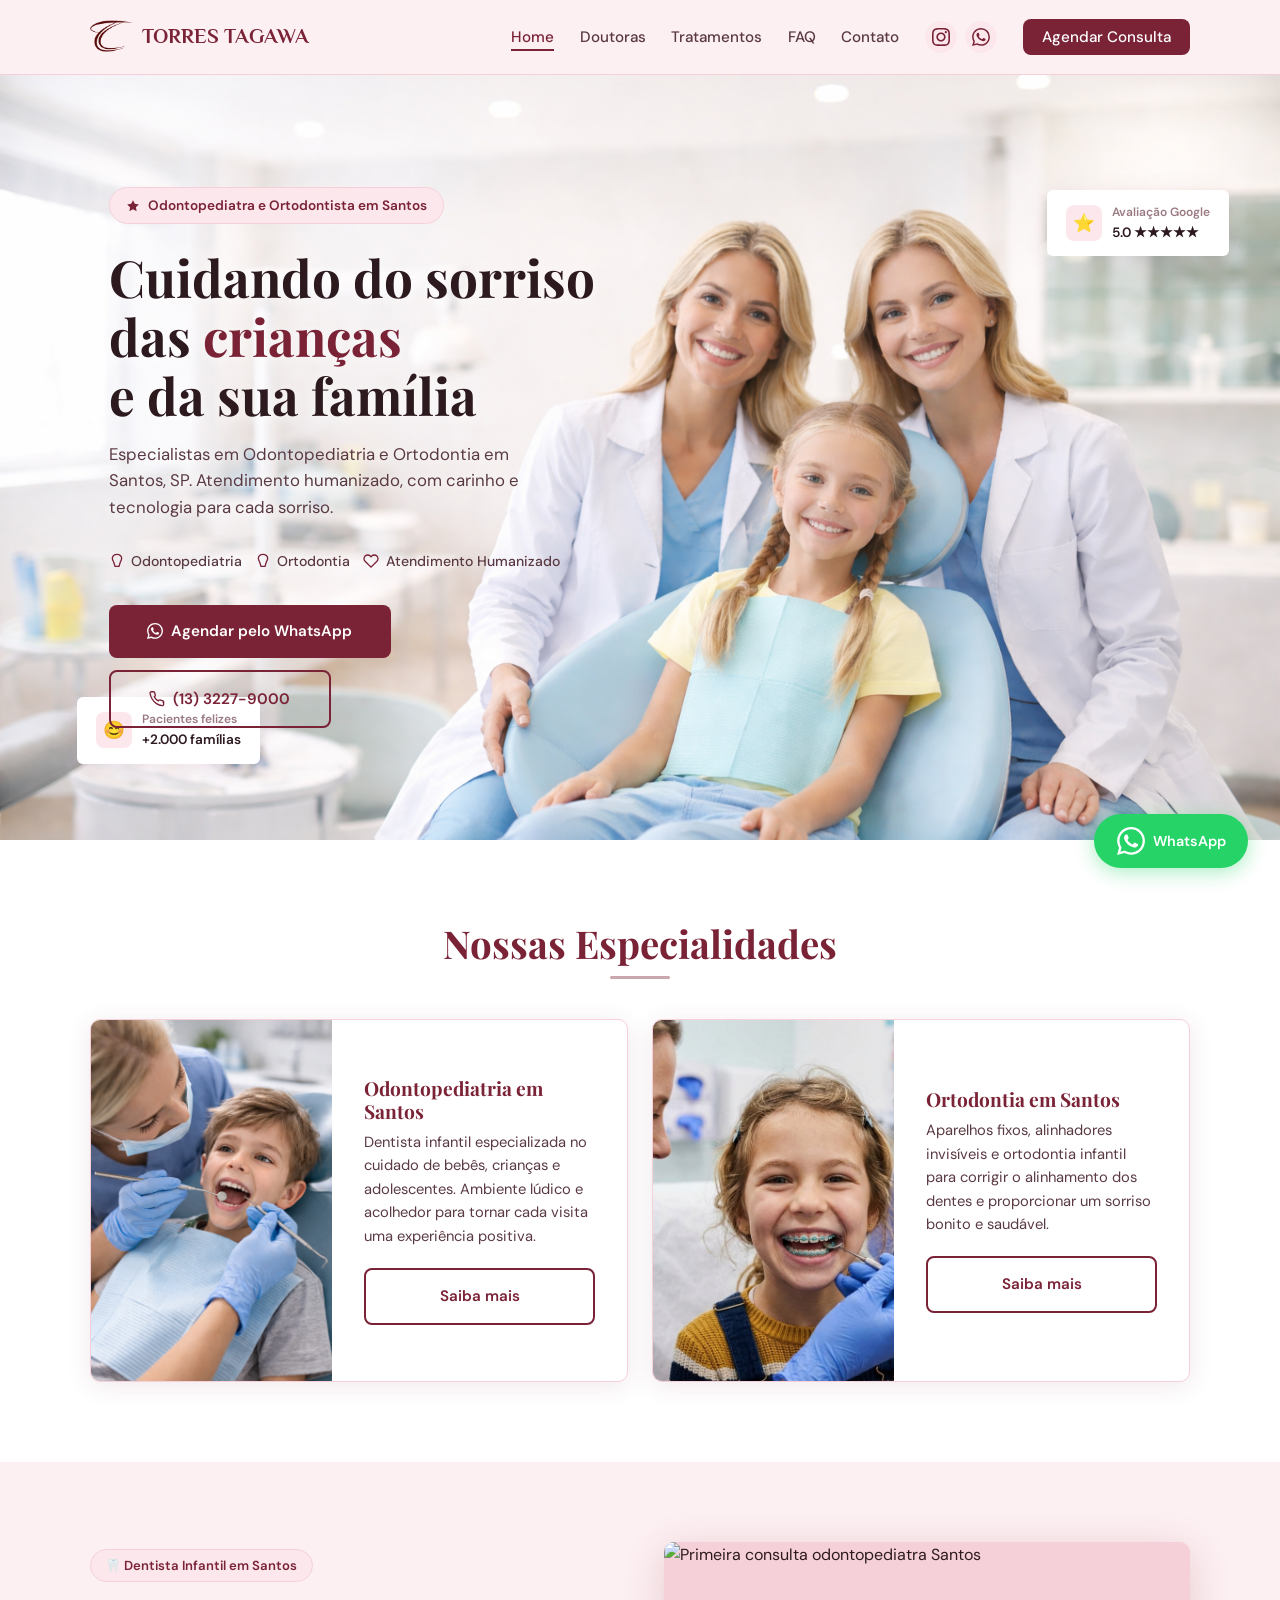
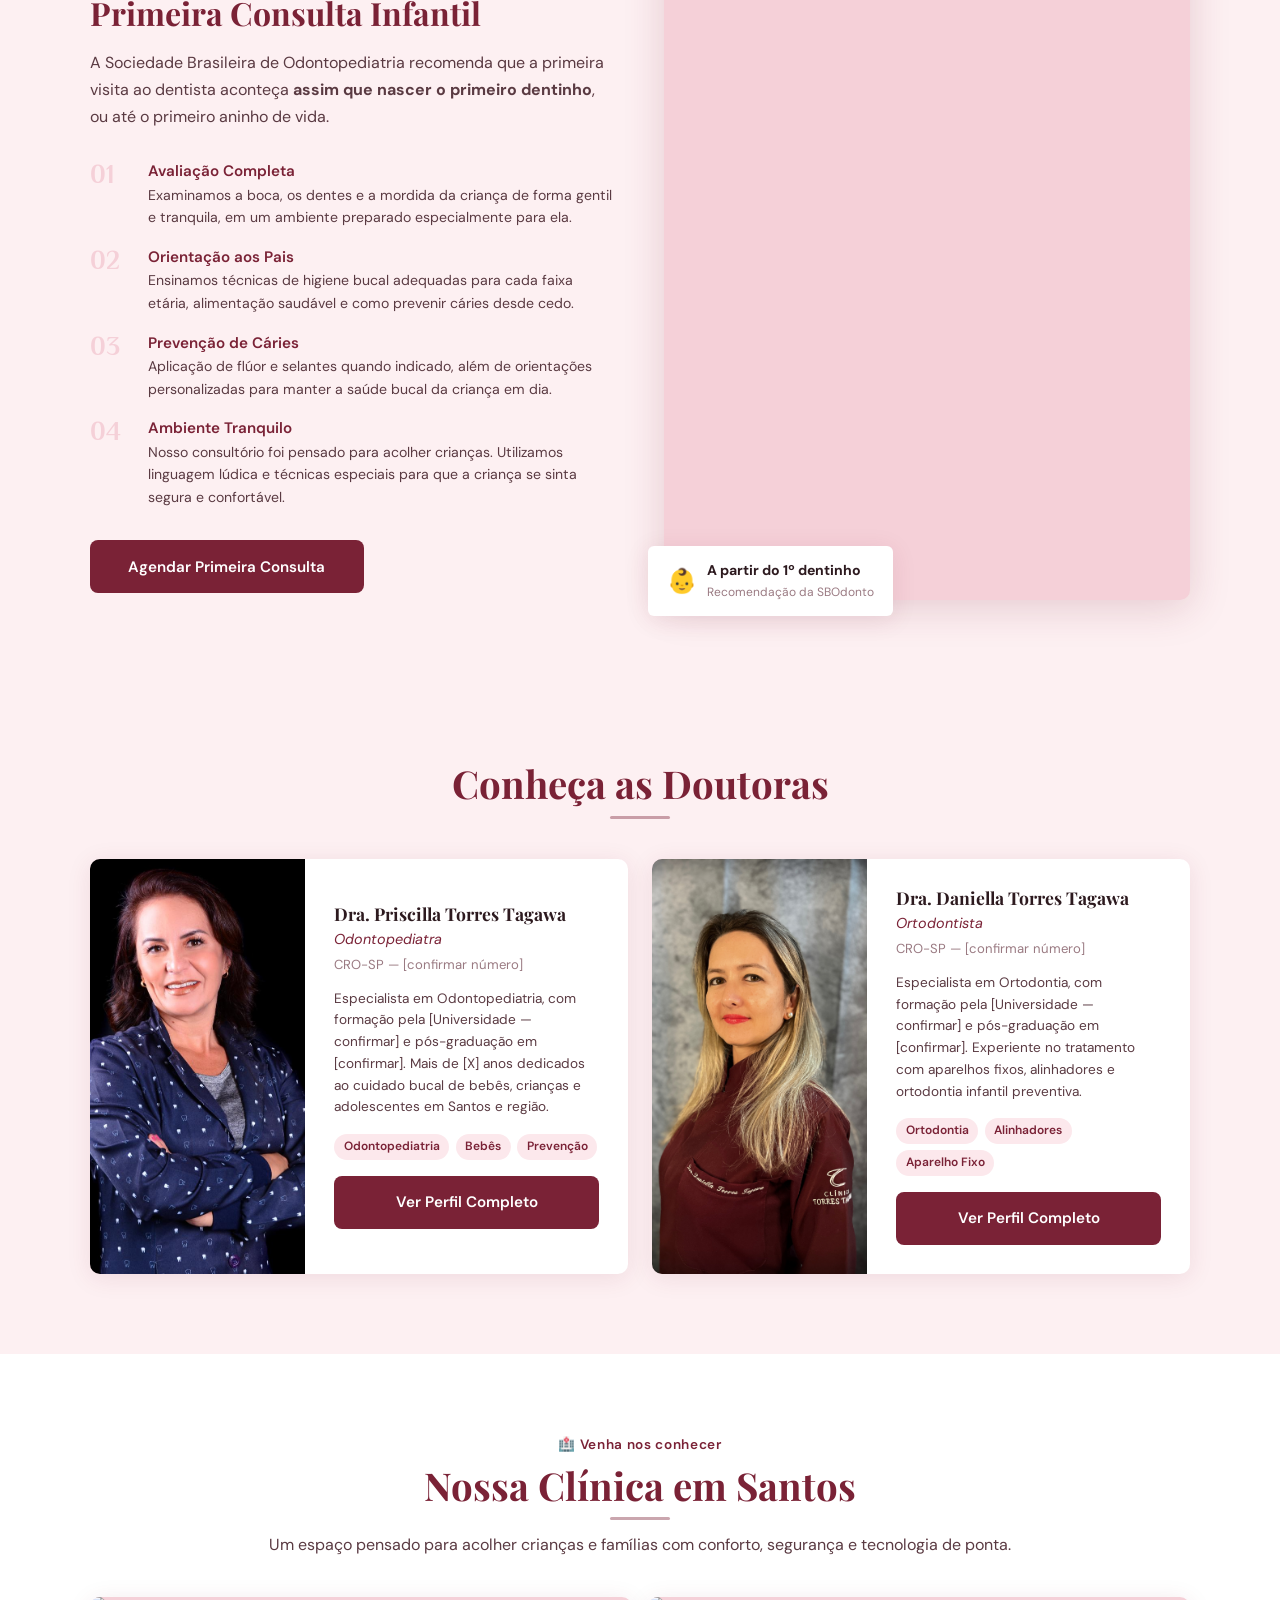
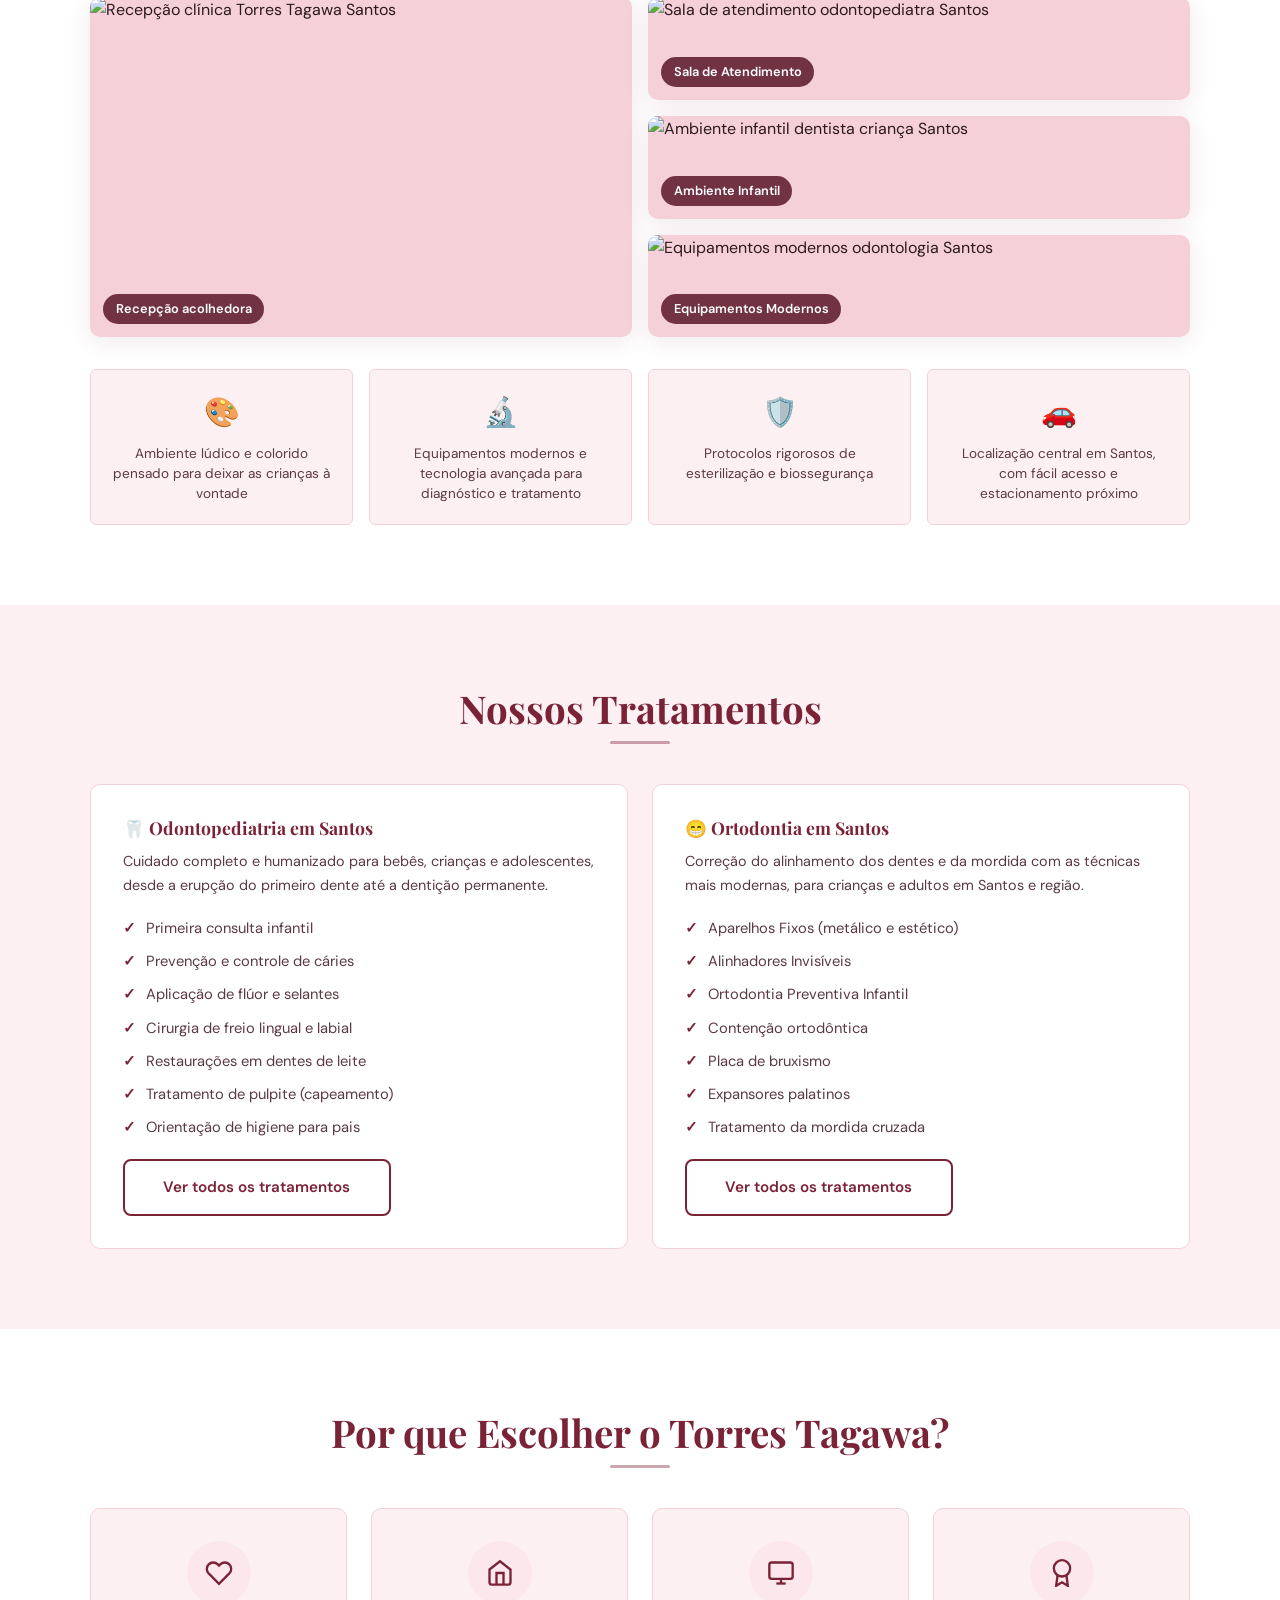
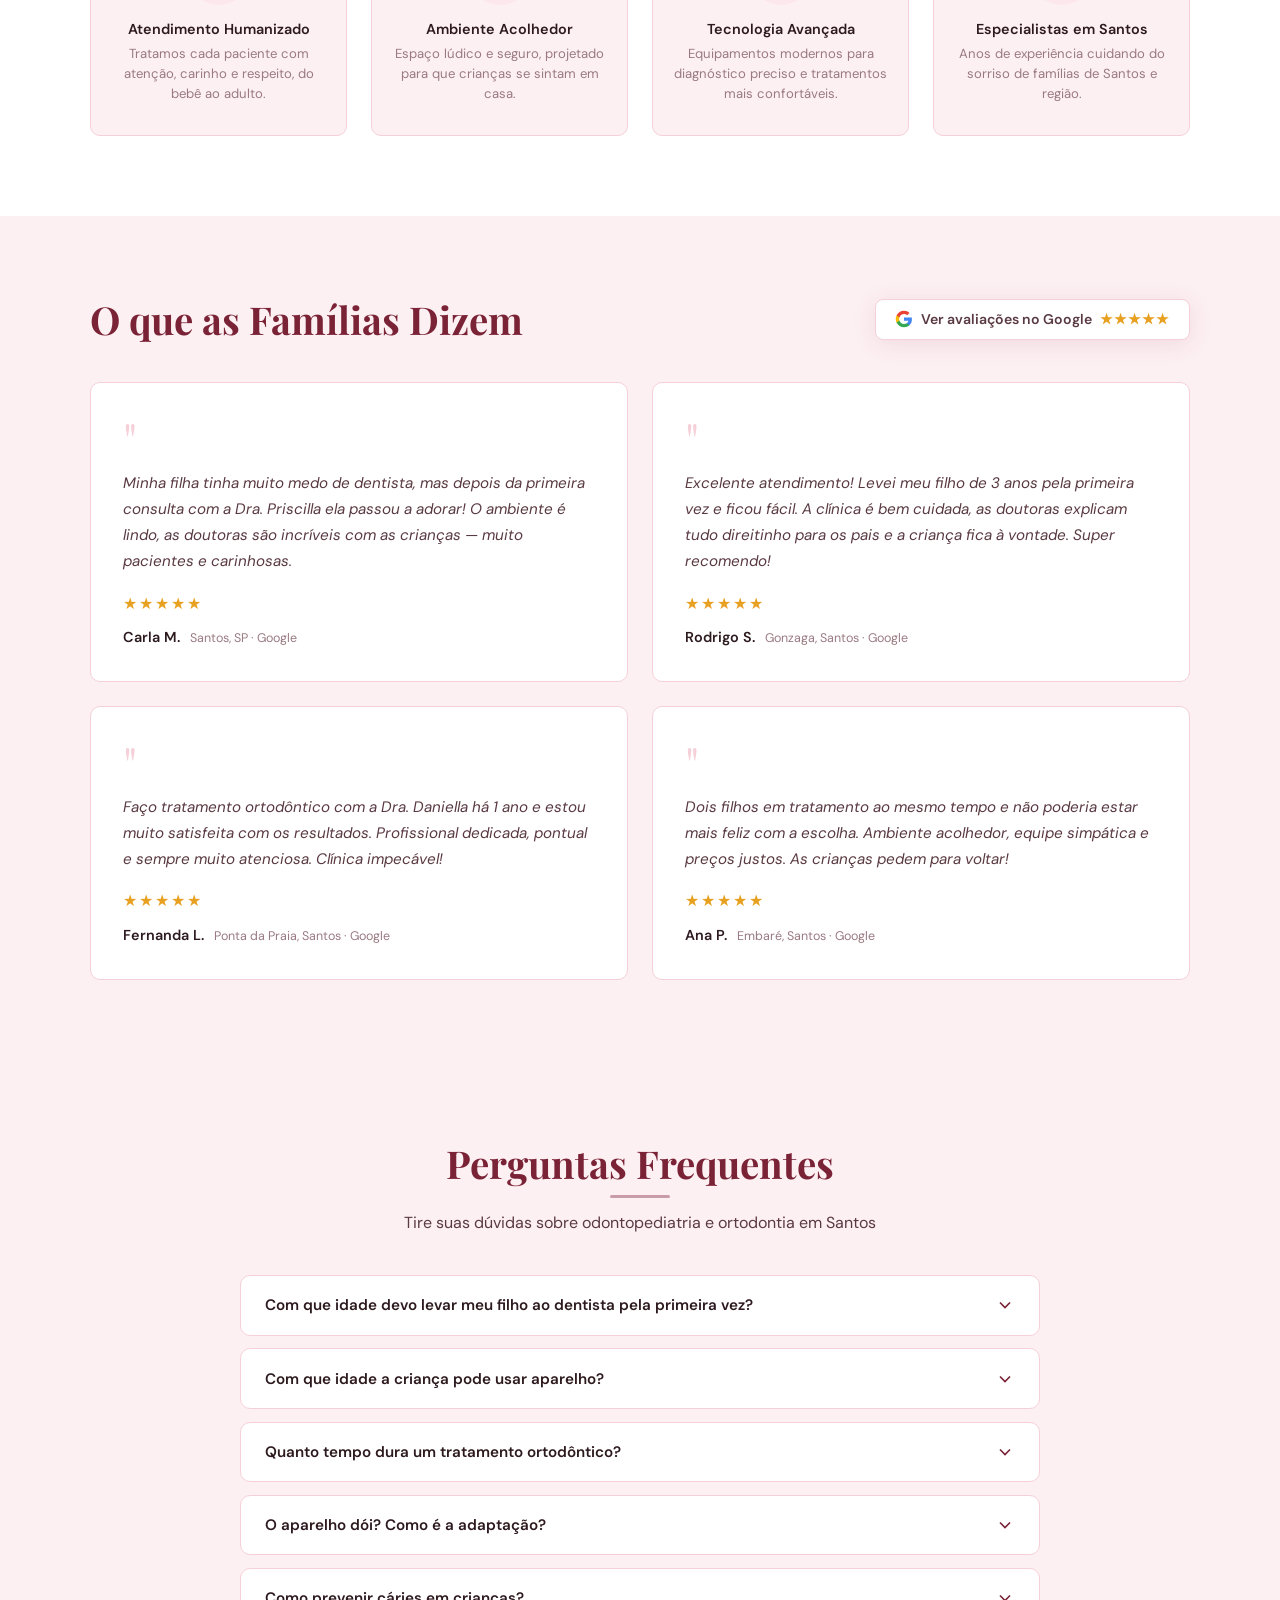
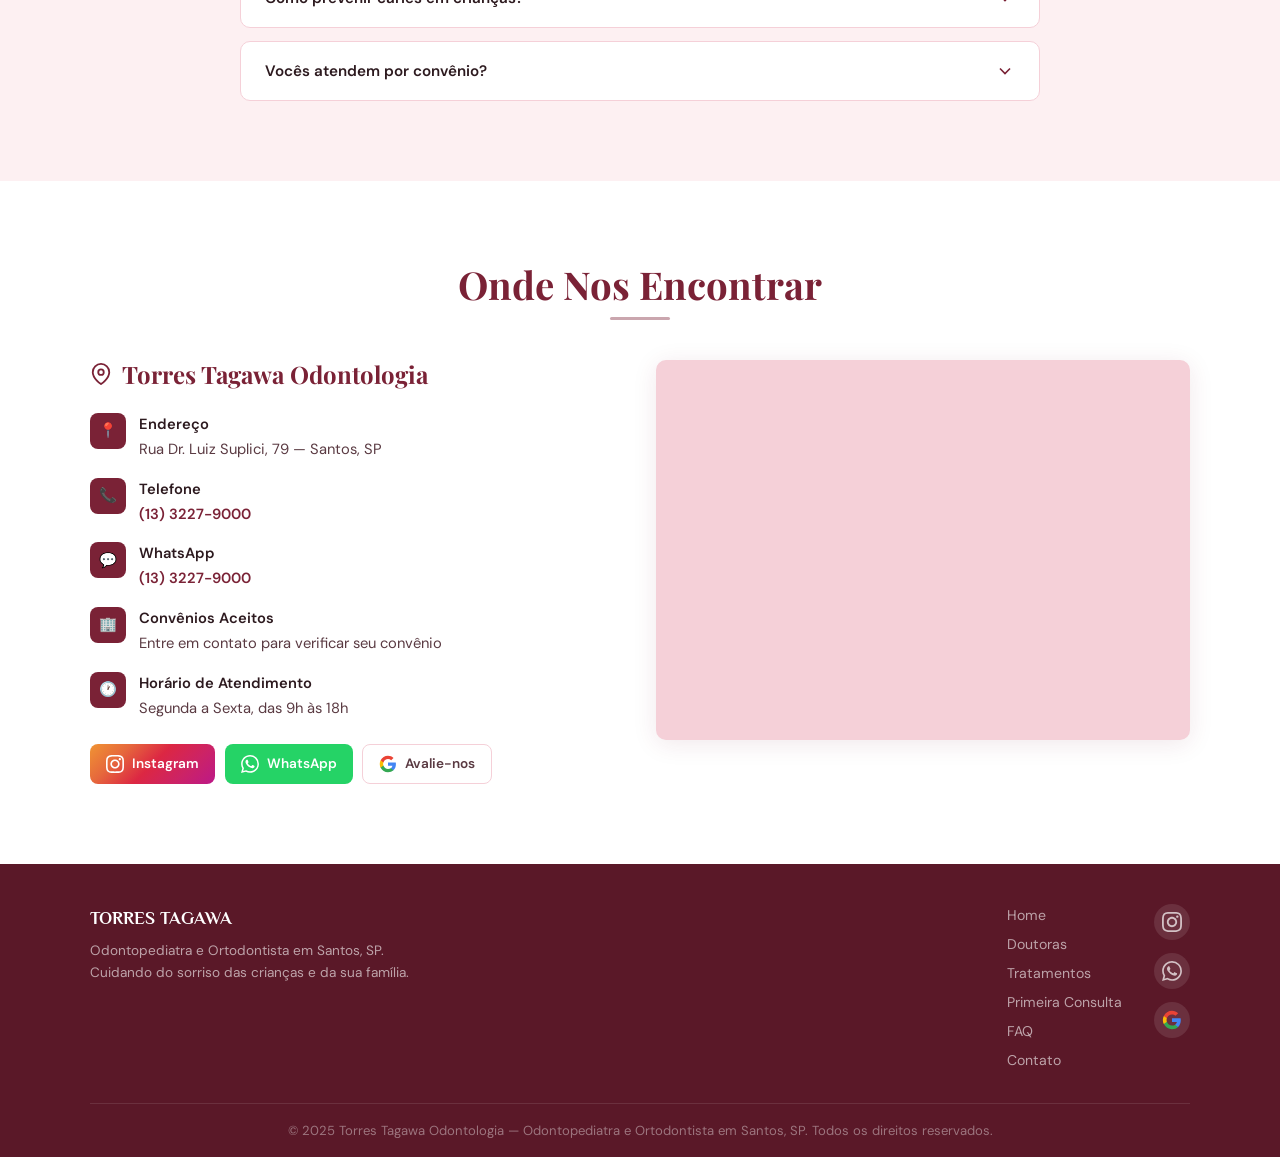
==== commit c9a2afa4: "hero changed and mobile version created" ====
--- a/index.html
+++ b/index.html
@@ -55,6 +55,8 @@
 
   <!-- HERO -->
   <section id="hero">
+    <div class="hero-bg"></div>
+
     <div class="hero-content">
       <div class="hero-badge">
         <svg width="14" height="14" viewBox="0 0 24 24" fill="currentColor"><path d="M12 2l3.09 6.26L22 9.27l-5 4.87 1.18 6.88L12 17.77l-6.18 3.25L7 14.14 2 9.27l6.91-1.01L12 2z"/></svg>
@@ -94,23 +96,18 @@
       </div>
     </div>
 
-    <div class="hero-image">
-      <div class="hero-image-wrap">
-        <img src="images/hero-crianca-dentista.png" alt="Criança sorrindo no dentista em Santos SP" />
-      </div>
-      <div class="hero-float hero-float-1">
-        <div class="hero-float-icon">😊</div>
-        <div>
-          <div style="font-size:0.75rem;color:var(--text-light)">Pacientes felizes</div>
-          <div>+2.000 famílias</div>
-        </div>
-      </div>
-      <div class="hero-float hero-float-2">
-        <div class="hero-float-icon">⭐</div>
-        <div>
-          <div style="font-size:0.75rem;color:var(--text-light)">Avaliação Google</div>
-          <div>5.0 ★★★★★</div>
-        </div>
+    <div class="hero-float hero-float-1">
+      <div class="hero-float-icon">😊</div>
+      <div>
+        <div style="font-size:0.75rem;color:var(--text-light)">Pacientes felizes</div>
+        <div>+2.000 famílias</div>
+      </div>
+    </div>
+    <div class="hero-float hero-float-2">
+      <div class="hero-float-icon">⭐</div>
+      <div>
+        <div style="font-size:0.75rem;color:var(--text-light)">Avaliação Google</div>
+        <div>5.0 ★★★★★</div>
       </div>
     </div>
   </section>
@@ -533,7 +530,7 @@
               <div class="location-item-icon">📞</div>
               <div class="location-item-text">
                 <strong>Telefone</strong>
-                <a href="tel:1332279000">(13) 3227-9000</a>
+                <a href="tel:1332278000">(13) 3227-9000</a>
               </div>
             </div>
             <div class="location-item">
@@ -547,7 +544,6 @@
               <div class="location-item-icon">🏢</div>
               <div class="location-item-text">
                 <strong>Convênios Aceitos</strong>
-                <!-- ATENÇÃO: confirmar lista real de convênios -->
                 Entre em contato para verificar seu convênio
               </div>
             </div>
--- a/css/style.css
+++ b/css/style.css
@@ -321,17 +321,46 @@
    Hero
 ====================================================== */
 #hero {
+  position: relative;
+  max-width: 100%;
+  margin: 0;
+  padding: 0;
+  min-height: 85vh;
+  display: flex;
+  align-items: center;
+  overflow: hidden;
+}
+
+.hero-bg {
+  position: absolute;
+  inset: 0;
+  z-index: 0;
+  background-image: url('../images/hero.png');
+  background-size: cover;
+  background-position: center center;
+  background-repeat: no-repeat;
+  width: 100%;
+  height: 100%;
+}
+
+.hero-image {
+  display: none;
+}
+
+.hero-content {
+  position: relative;
+  z-index: 1;
   max-width: 1100px;
   margin: 0 auto;
-  padding: 4rem 2rem 3rem;
-  display: grid;
-  grid-template-columns: 1fr 1fr;
-  align-items: center;
-  gap: 3rem;
-  min-height: 85vh;
-}
-
-.hero-content { animation: fadeInLeft 0.8s ease both; }
+  padding: 4rem 2rem;
+  width: 100%;
+  animation: fadeInLeft 0.8s ease both;
+  background: transparent;
+  backdrop-filter: none;
+  border-radius: 0;
+  max-width: 560px;
+  margin-left: 6vw;
+}
 
 .hero-badge {
   display: inline-flex;
@@ -352,6 +381,7 @@
   color: var(--text-dark);
   margin-bottom: 1rem;
   line-height: 1.15;
+  text-shadow: 0 2px 12px rgba(255,255,255,0.8);
 }
 
 .hero-title span { color: var(--burgundy); }
@@ -361,6 +391,7 @@
   color: var(--text-mid);
   margin-bottom: 1.8rem;
   max-width: 420px;
+  text-shadow: 0 1px 8px rgba(255,255,255,0.9);
 }
 
 .hero-tags {
@@ -387,27 +418,7 @@
   gap: 0.8rem;
 }
 
-.hero-image {
-  position: relative;
-  animation: fadeInRight 0.8s ease 0.2s both;
-}
-
-.hero-image-wrap {
-  border-radius: 40% 60% 60% 40% / 40% 40% 60% 60%;
-  overflow: hidden;
-  background: var(--pink-mid);
-  aspect-ratio: 4/5;
-  max-width: 460px;
-  margin: 0 auto;
-  box-shadow: var(--shadow-hover);
-}
-
-.hero-image-wrap img {
-  width: 100%;
-  height: 100%;
-  object-fit: cover;
-  object-position: center top;
-}
+
 
 .hero-image-placeholder {
   width: 100%;
@@ -434,8 +445,8 @@
   animation: float 3s ease-in-out infinite;
 }
 
-.hero-float-1 { bottom: 10%; left: -5%; animation-delay: 0s; }
-.hero-float-2 { top: 15%; right: -5%; animation-delay: 1.5s; }
+.hero-float-1 { bottom: 10%; left: 6vw; animation-delay: 0s; }
+.hero-float-2 { top: 15%; right: 4vw; animation-delay: 1.5s; }
 
 .hero-float-icon {
   width: 36px;
@@ -924,7 +935,7 @@
 }
 
 .why-card:hover .why-icon { background: var(--burgundy); }
-.why-card:hover .why-icon svg { color: white; }
+.why-card:hover .why-icon svg { stroke: white; }
 
 .why-card h4 {
   font-family: 'DM Sans', sans-serif;
@@ -1350,10 +1361,27 @@
     min-height: auto;
   }
 
+  #hero {
+    min-height: 100svh;
+    align-items: flex-end;
+    padding-bottom: 3rem;
+  }
+
+  .hero-bg {
+    background-image: url('../images/hero-mobile.png');
+    background-position: center top;
+  }
+
+  .hero-content {
+    margin-left: auto;
+    margin-right: auto;
+    max-width: 90%;
+  }
+
   .hero-tags { justify-content: center; }
   .hero-actions { justify-content: center; }
   .hero-subtitle { margin: 0 auto 1.8rem; }
-  .hero-image { order: -1; }
+  .hero-image { order: unset; }
   .hero-float-1, .hero-float-2 { display: none; }
 
   .specialties-grid,
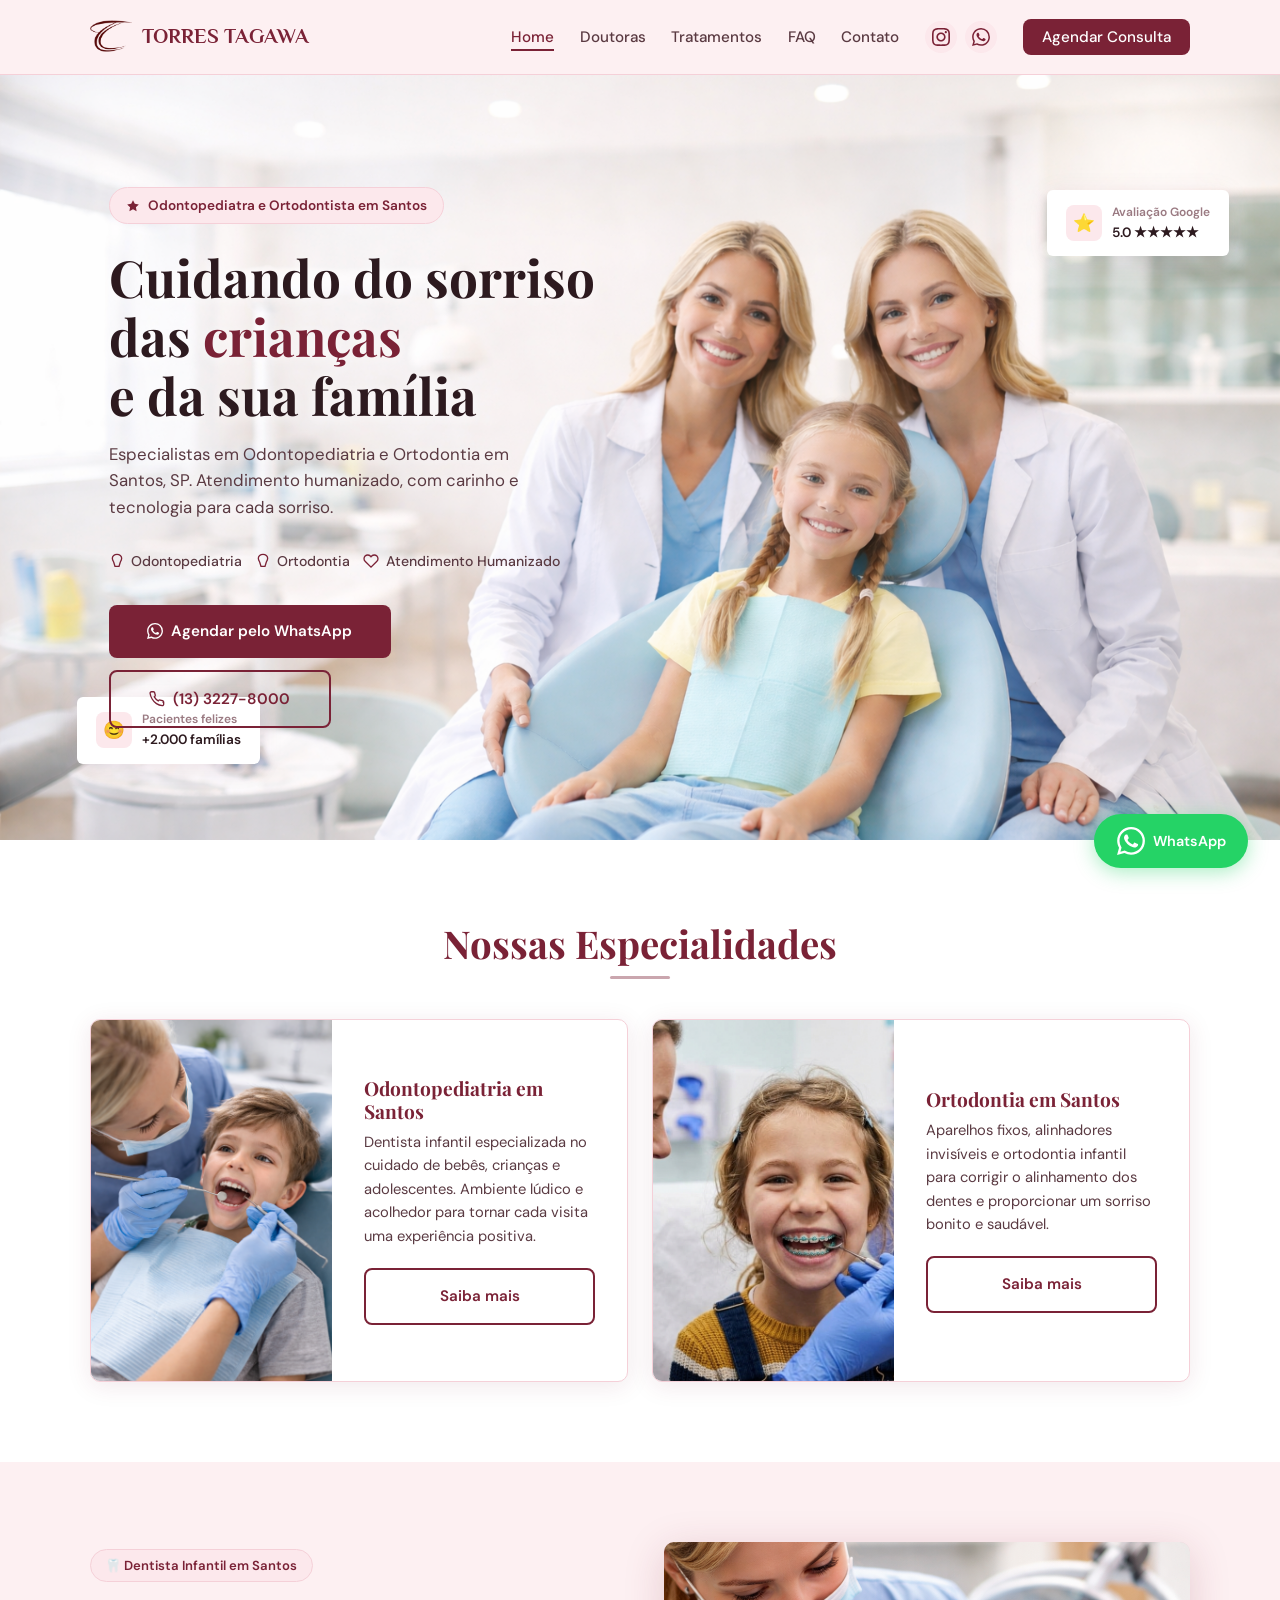
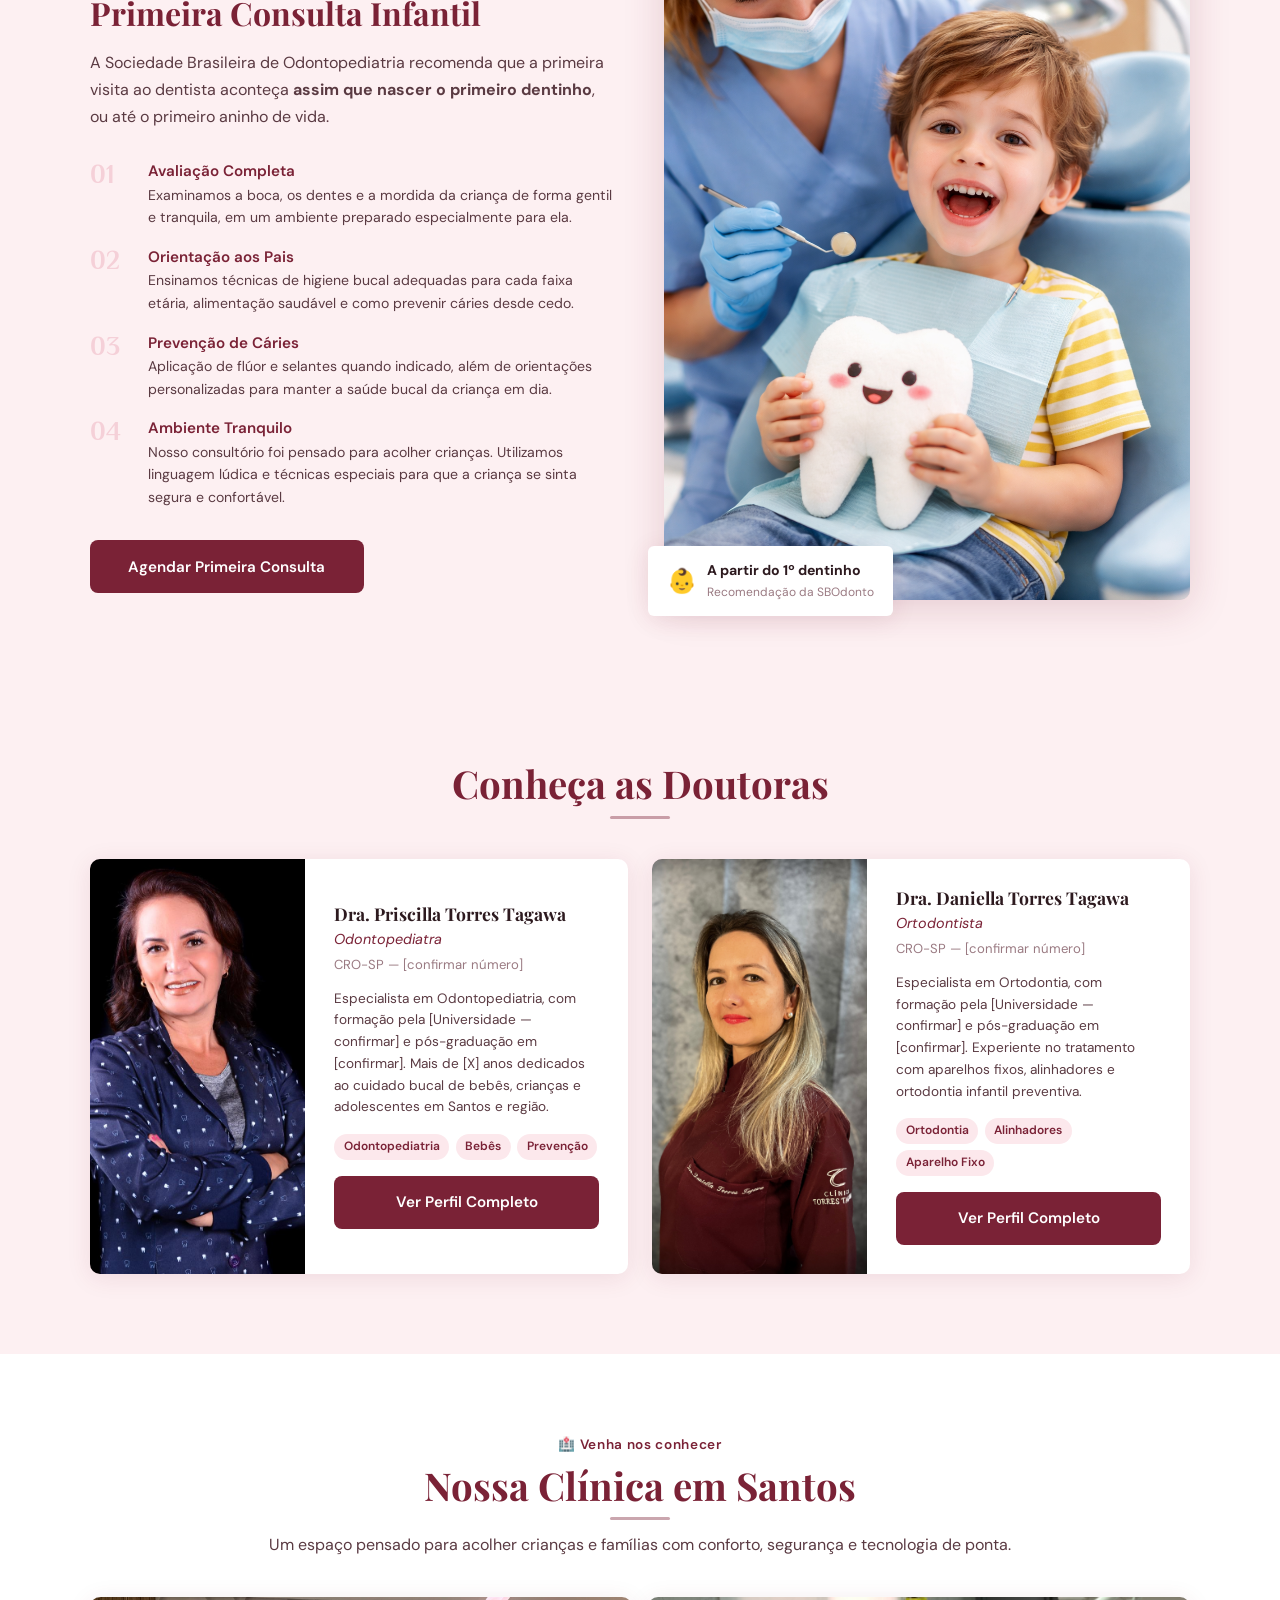
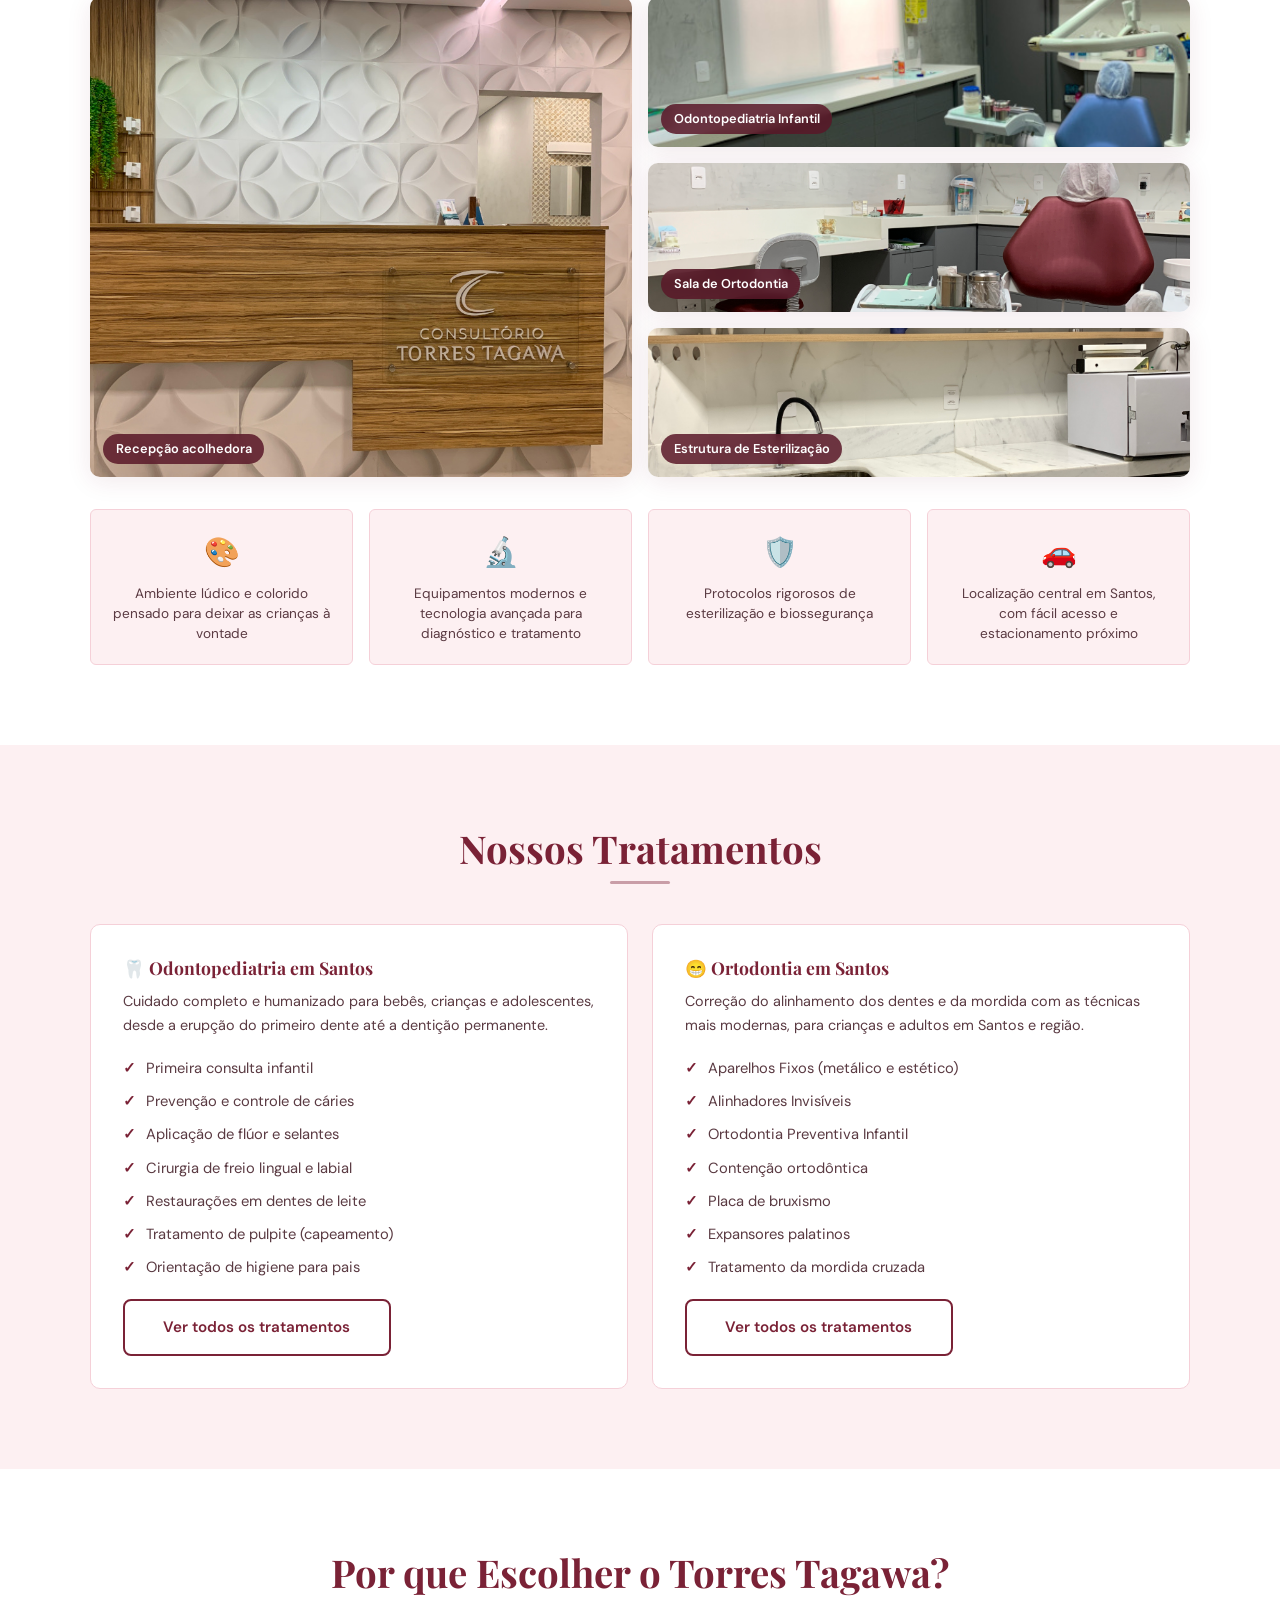
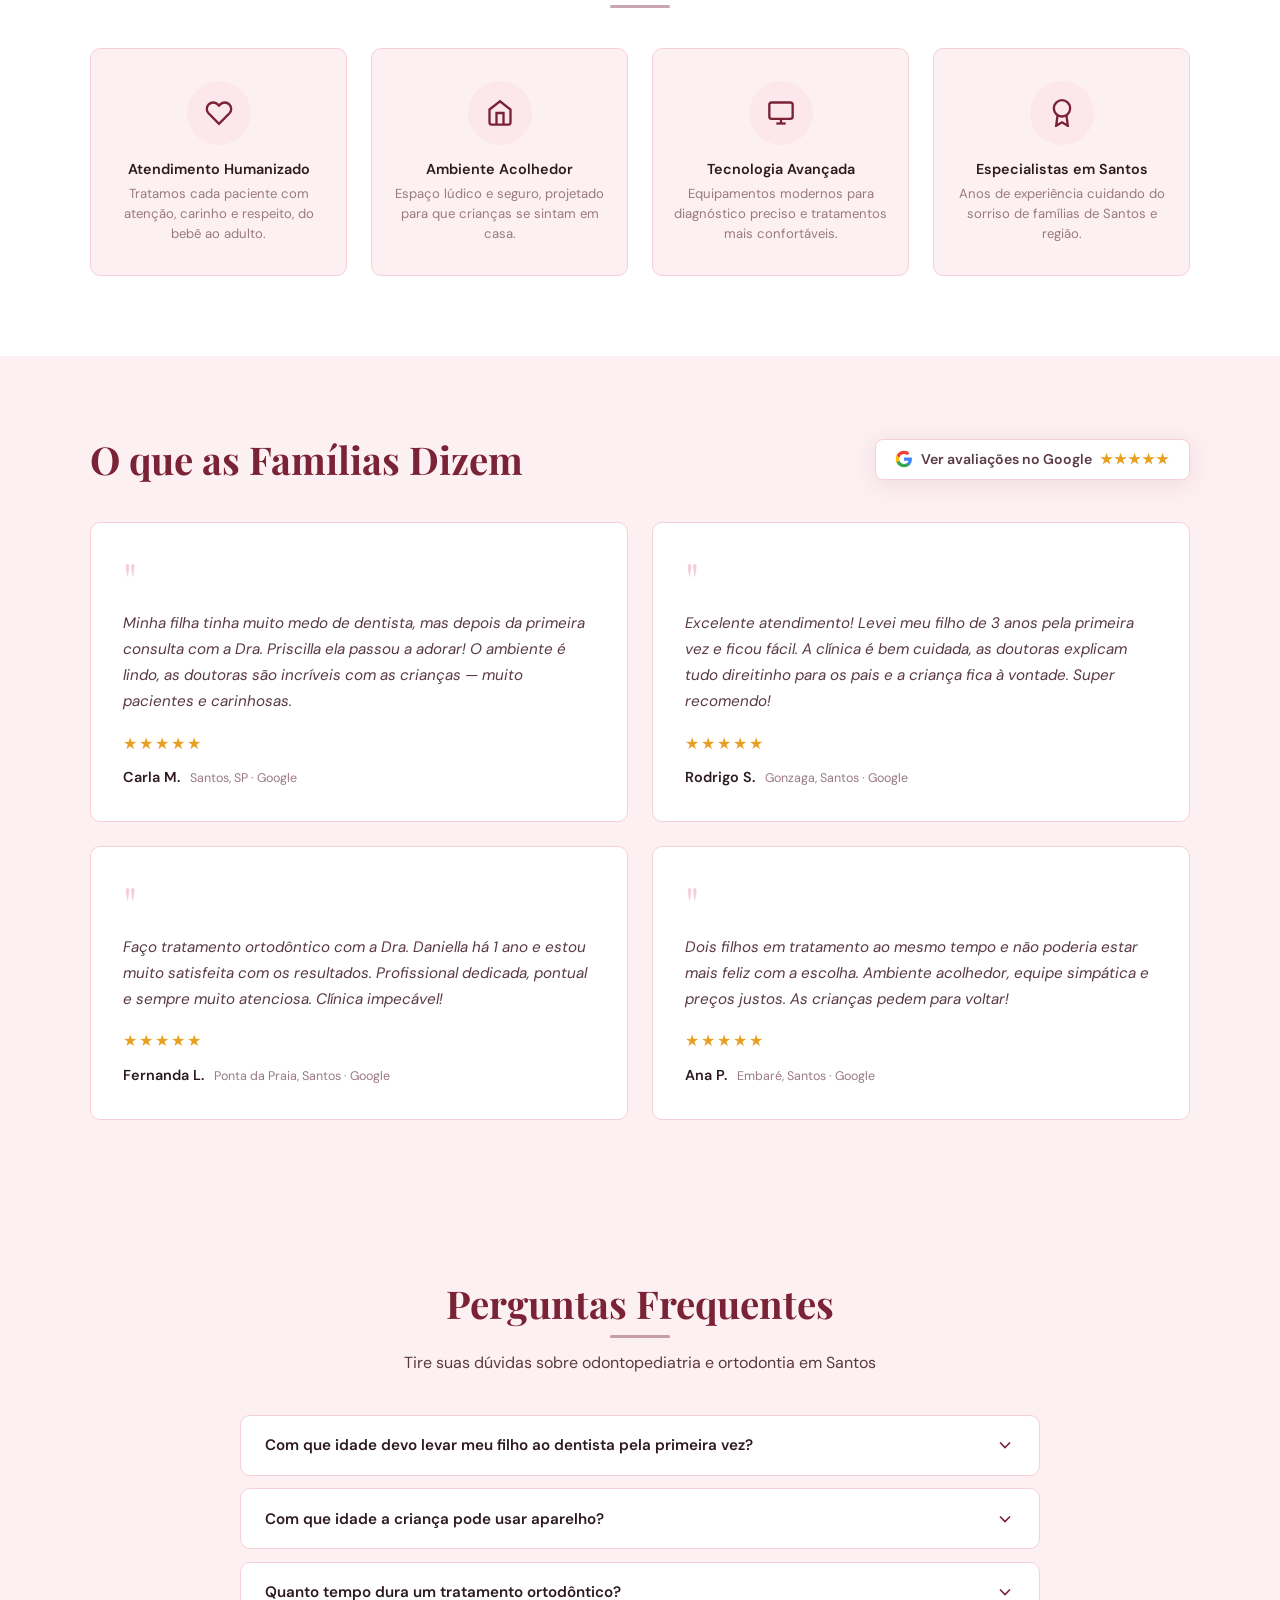
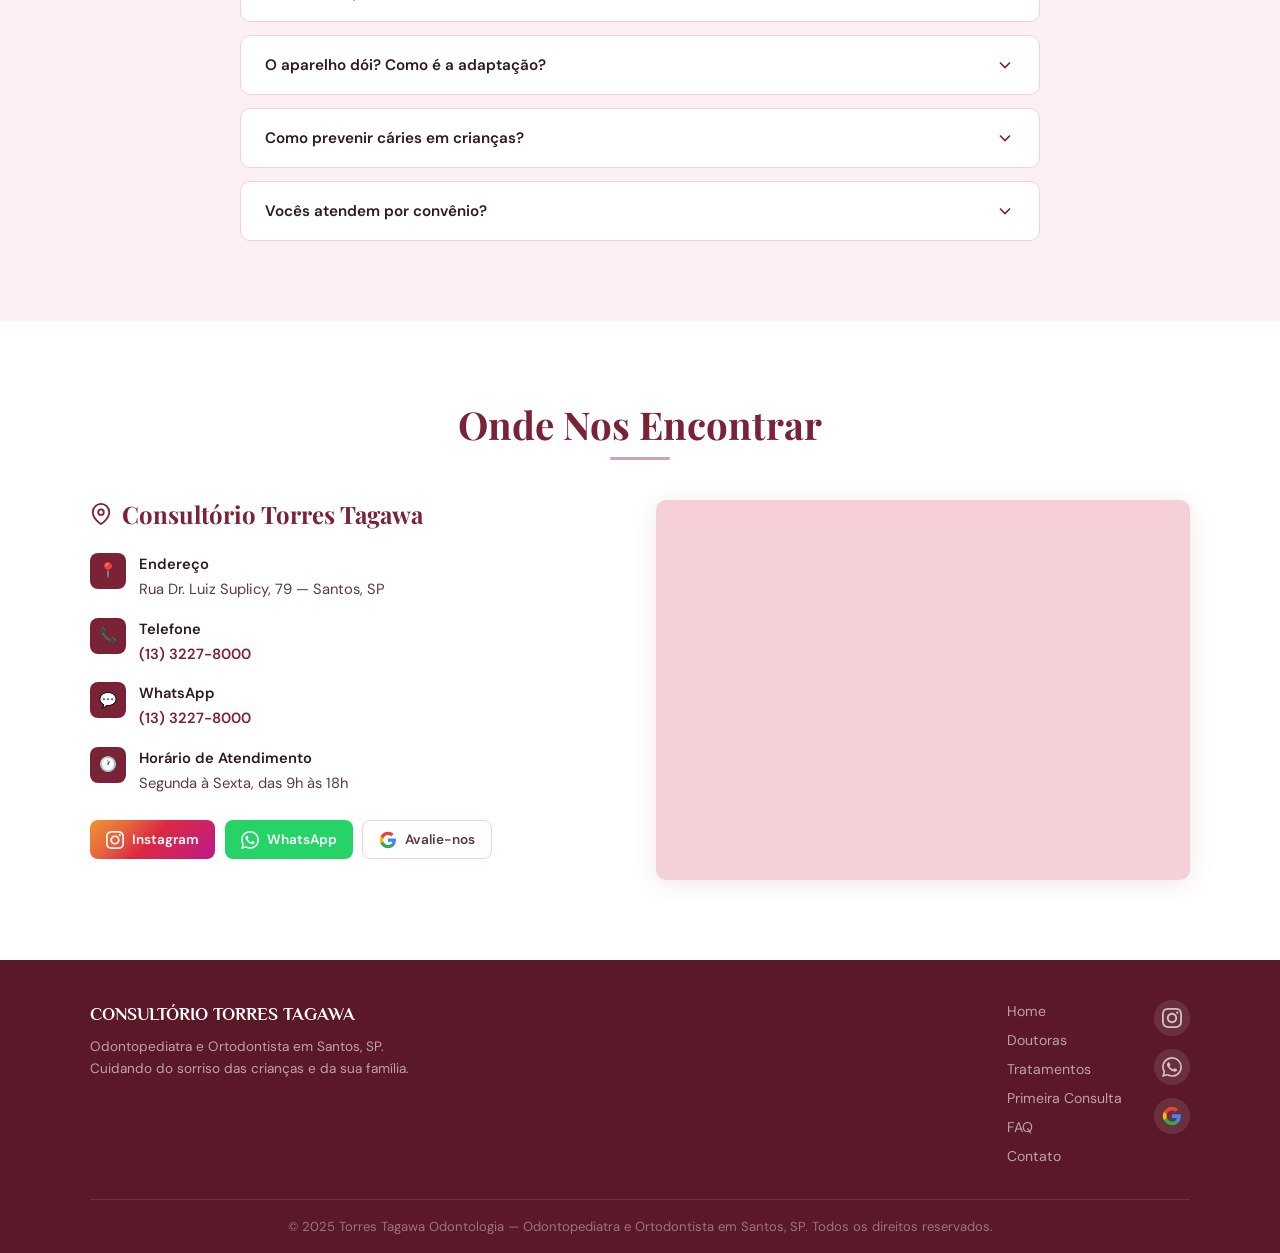
==== commit 0b43fa05: "small corrections and google maps added" ====
--- a/index.html
+++ b/index.html
@@ -6,23 +6,18 @@
   <title>Torres Tagawa — Odontopediatra e Ortodontista em Santos, SP</title>
   <meta name="description" content="Odontopediatra e ortodontista em Santos, SP. Cuidamos do sorriso das crianças e de toda a família com carinho, tecnologia e atendimento humanizado." />
   <meta name="keywords" content="odontopediatra em Santos, dentista infantil em Santos, ortodontista em Santos, aparelho dental Santos, dentista criança Santos SP, primeira consulta infantil dentista" />
-
-  <!-- Open Graph -->
   <meta property="og:title" content="Torres Tagawa — Odontopediatra e Ortodontista em Santos" />
   <meta property="og:description" content="Especialistas em Odontopediatria e Ortodontia em Santos, SP. Atendimento humanizado para crianças e famílias." />
   <meta property="og:type" content="website" />
-
   <link rel="stylesheet" href="css/style.css" />
 </head>
 <body>
 
-  <!-- WHATSAPP FIXED BUTTON -->
   <a href="https://wa.me/551332279000?text=Olá!%20Gostaria%20de%20agendar%20uma%20consulta." class="whatsapp-fixed" target="_blank" rel="noopener" aria-label="Fale pelo WhatsApp">
     <svg width="28" height="28" viewBox="0 0 24 24" fill="currentColor"><path d="M17.472 14.382c-.297-.149-1.758-.867-2.03-.967-.273-.099-.471-.148-.67.15-.197.297-.767.966-.94 1.164-.173.199-.347.223-.644.075-.297-.15-1.255-.463-2.39-1.475-.883-.788-1.48-1.761-1.653-2.059-.173-.297-.018-.458.13-.606.134-.133.298-.347.446-.52.149-.174.198-.298.298-.497.099-.198.05-.371-.025-.52-.075-.149-.669-1.612-.916-2.207-.242-.579-.487-.5-.669-.51-.173-.008-.371-.01-.57-.01-.198 0-.52.074-.792.372-.272.297-1.04 1.016-1.04 2.479 0 1.462 1.065 2.875 1.213 3.074.149.198 2.096 3.2 5.077 4.487.709.306 1.262.489 1.694.625.712.227 1.36.195 1.871.118.571-.085 1.758-.719 2.006-1.413.248-.694.248-1.289.173-1.413-.074-.124-.272-.198-.57-.347m-5.421 7.403h-.004a9.87 9.87 0 0 1-5.031-1.378l-.361-.214-3.741.982.998-3.648-.235-.374a9.86 9.86 0 0 1-1.51-5.26c.001-5.45 4.436-9.884 9.888-9.884 2.64 0 5.122 1.03 6.988 2.898a9.825 9.825 0 0 1 2.893 6.994c-.003 5.45-4.437 9.884-9.885 9.884m8.413-18.297A11.815 11.815 0 0 0 12.05 0C5.495 0 .16 5.335.157 11.892c0 2.096.547 4.142 1.588 5.945L.057 24l6.305-1.654a11.882 11.882 0 0 0 5.683 1.448h.005c6.554 0 11.89-5.335 11.893-11.893a11.821 11.821 0 0 0-3.48-8.413Z"/></svg>
     <span>WhatsApp</span>
   </a>
 
-  <!-- HEADER / NAV -->
   <header id="header">
     <div class="nav-inner">
       <a href="index.html" class="logo">
@@ -53,10 +48,8 @@
     </div>
   </header>
 
-  <!-- HERO -->
   <section id="hero">
     <div class="hero-bg"></div>
-
     <div class="hero-content">
       <div class="hero-badge">
         <svg width="14" height="14" viewBox="0 0 24 24" fill="currentColor"><path d="M12 2l3.09 6.26L22 9.27l-5 4.87 1.18 6.88L12 17.77l-6.18 3.25L7 14.14 2 9.27l6.91-1.01L12 2z"/></svg>
@@ -67,9 +60,7 @@
         das <span>crianças</span><br>
         e da sua família
       </h1>
-      <p class="hero-subtitle">
-        Especialistas em Odontopediatria e Ortodontia em Santos, SP. Atendimento humanizado, com carinho e tecnologia para cada sorriso.
-      </p>
+      <p class="hero-subtitle">Especialistas em Odontopediatria e Ortodontia em Santos, SP. Atendimento humanizado, com carinho e tecnologia para cada sorriso.</p>
       <div class="hero-tags">
         <span class="hero-tag">
           <svg width="16" height="16" viewBox="0 0 24 24" fill="none" stroke="currentColor" stroke-width="2"><path d="M12 2C8 2 5 5 5 8c0 2 1 4 2 5.5L9 20h6l2-6.5C18 12 19 10 19 8c0-3-3-6-7-6z"/></svg>
@@ -91,11 +82,10 @@
         </a>
         <a href="tel:1332279000" class="btn btn-outline">
           <svg width="16" height="16" viewBox="0 0 24 24" fill="none" stroke="currentColor" stroke-width="2"><path d="M22 16.92v3a2 2 0 0 1-2.18 2 19.79 19.79 0 0 1-8.63-3.07A19.5 19.5 0 0 1 4.69 12a19.79 19.79 0 0 1-3.07-8.67A2 2 0 0 1 3.6 1.18h3a2 2 0 0 1 2 1.72c.127.96.361 1.903.7 2.81a2 2 0 0 1-.45 2.11L7.91 8.84a16 16 0 0 0 6 6l.86-.86a2 2 0 0 1 2.11-.45c.907.339 1.85.573 2.81.7A2 2 0 0 1 21.46 16.92z"/></svg>
-          (13) 3227-9000
+          (13) 3227-8000
         </a>
       </div>
     </div>
-
     <div class="hero-float hero-float-1">
       <div class="hero-float-icon">😊</div>
       <div>
@@ -112,12 +102,10 @@
     </div>
   </section>
 
-  <!-- SPECIALTIES -->
   <section id="specialties" class="section">
     <div class="section-inner">
       <h2 class="section-title">Nossas Especialidades</h2>
       <div class="specialties-grid">
-
         <div class="specialty-card fade-in">
           <div class="specialty-image">
             <img src="images/odontopediatria-consulta.png" alt="Odontopediatra em Santos SP" />
@@ -128,7 +116,6 @@
             <a href="pages/treatments.html" class="btn btn-outline">Saiba mais</a>
           </div>
         </div>
-
         <div class="specialty-card fade-in">
           <div class="specialty-image">
             <img src="images/ortodontia-aparelho.png" alt="Ortodontista em Santos SP" />
@@ -139,12 +126,10 @@
             <a href="pages/treatments.html" class="btn btn-outline">Saiba mais</a>
           </div>
         </div>
-
-      </div>
-    </div>
-  </section>
-
-  <!-- PRIMEIRA CONSULTA INFANTIL -->
+      </div>
+    </div>
+  </section>
+
   <section id="primeira-consulta" class="section section-alt">
     <div class="section-inner">
       <div class="primeira-consulta-grid">
@@ -187,7 +172,7 @@
           </a>
         </div>
         <div class="primeira-consulta-image fade-in">
-          <img src="images/primeira-consulta-infantil.png" alt="Primeira consulta odontopediatra Santos" />
+          <img src="images/primeira-consulta.png" alt="Primeira consulta odontopediatra Santos" />
           <div class="pc-info-badge">
             <span>👶</span>
             <div>
@@ -200,12 +185,10 @@
     </div>
   </section>
 
-  <!-- DOCTORS -->
   <section id="doctors" class="section">
     <div class="section-inner">
       <h2 class="section-title">Conheça as Doutoras</h2>
       <div class="doctors-grid">
-
         <div class="doctor-card fade-in">
           <div class="doctor-photo">
             <img src="images/doctor-priscilla-tagawa.jpg" alt="Dra. Priscilla Torres Tagawa — Odontopediatra em Santos" />
@@ -225,7 +208,6 @@
             <a href="pages/doctors.html" class="btn btn-primary">Ver Perfil Completo</a>
           </div>
         </div>
-
         <div class="doctor-card fade-in">
           <div class="doctor-photo">
             <img src="images/doctor-daniella-tagawa.jpg" alt="Dra. Daniella Torres Tagawa — Ortodontista em Santos" />
@@ -245,7 +227,6 @@
             <a href="pages/doctors.html" class="btn btn-primary">Ver Perfil Completo</a>
           </div>
         </div>
-
       </div>
     </div>
   </section>
@@ -258,21 +239,21 @@
       <p class="section-subtitle">Um espaço pensado para acolher crianças e famílias com conforto, segurança e tecnologia de ponta.</p>
       <div class="clinica-grid">
         <div class="clinica-main fade-in">
-          <img src="images/clinica-recepcao.jpg" alt="Recepção clínica Torres Tagawa Santos" />
+          <img src="images/recepcao_consultorio.jpg" alt="Recepção clínica Torres Tagawa Santos" />
           <div class="clinica-main-label">Recepção acolhedora</div>
         </div>
         <div class="clinica-side">
           <div class="clinica-card fade-in">
-            <img src="images/clinica-sala-atendimento.jpg" alt="Sala de atendimento odontopediatra Santos" />
-            <div class="clinica-card-label">Sala de Atendimento</div>
+            <img src="images/sala-priscilla.jpg" alt="Sala odontopediatria infantil Santos" />
+            <div class="clinica-card-label">Odontopediatria Infantil</div>
           </div>
           <div class="clinica-card fade-in">
-            <img src="images/clinica-ambiente-infantil.jpg" alt="Ambiente infantil dentista criança Santos" />
-            <div class="clinica-card-label">Ambiente Infantil</div>
+            <img src="images/sala-daniella.jpg" alt="Sala de ortodontia Santos" />
+            <div class="clinica-card-label">Sala de Ortodontia</div>
           </div>
           <div class="clinica-card fade-in">
-            <img src="images/clinica-equipamentos.jpg" alt="Equipamentos modernos odontologia Santos" />
-            <div class="clinica-card-label">Equipamentos Modernos</div>
+            <img src="images/esterilizacao.jpg" alt="Estrutura de esterilização Santos" />
+            <div class="clinica-card-label">Estrutura de Esterilização</div>
           </div>
         </div>
       </div>
@@ -297,12 +278,10 @@
     </div>
   </section>
 
-  <!-- TREATMENTS -->
   <section id="treatments" class="section">
     <div class="section-inner">
       <h2 class="section-title">Nossos Tratamentos</h2>
       <div class="treatments-grid">
-
         <div class="treatment-card fade-in">
           <h3>🦷 Odontopediatria em Santos</h3>
           <p class="treatment-desc">Cuidado completo e humanizado para bebês, crianças e adolescentes, desde a erupção do primeiro dente até a dentição permanente.</p>
@@ -317,7 +296,6 @@
           </ul>
           <a href="pages/treatments.html" class="btn btn-outline" style="margin-top:1.2rem">Ver todos os tratamentos</a>
         </div>
-
         <div class="treatment-card fade-in">
           <h3>😁 Ortodontia em Santos</h3>
           <p class="treatment-desc">Correção do alinhamento dos dentes e da mordida com as técnicas mais modernas, para crianças e adultos em Santos e região.</p>
@@ -332,17 +310,14 @@
           </ul>
           <a href="pages/treatments.html" class="btn btn-outline" style="margin-top:1.2rem">Ver todos os tratamentos</a>
         </div>
-
-      </div>
-    </div>
-  </section>
-
-  <!-- WHY US -->
+      </div>
+    </div>
+  </section>
+
   <section id="why-us" class="section section-alt">
     <div class="section-inner">
       <h2 class="section-title">Por que Escolher o Torres Tagawa?</h2>
       <div class="why-grid">
-
         <div class="why-card fade-in">
           <div class="why-icon">
             <svg width="28" height="28" viewBox="0 0 24 24" fill="none" stroke="var(--burgundy)" stroke-width="2"><path d="M20.84 4.61a5.5 5.5 0 0 0-7.78 0L12 5.67l-1.06-1.06a5.5 5.5 0 0 0-7.78 7.78l1.06 1.06L12 21.23l7.78-7.78 1.06-1.06a5.5 5.5 0 0 0 0-7.78z"/></svg>
@@ -350,7 +325,6 @@
           <h4>Atendimento Humanizado</h4>
           <p>Tratamos cada paciente com atenção, carinho e respeito, do bebê ao adulto.</p>
         </div>
-
         <div class="why-card fade-in">
           <div class="why-icon">
             <svg width="28" height="28" viewBox="0 0 24 24" fill="none" stroke="var(--burgundy)" stroke-width="2"><path d="M3 9l9-7 9 7v11a2 2 0 0 1-2 2H5a2 2 0 0 1-2-2z"/><polyline points="9 22 9 12 15 12 15 22"/></svg>
@@ -358,7 +332,6 @@
           <h4>Ambiente Acolhedor</h4>
           <p>Espaço lúdico e seguro, projetado para que crianças se sintam em casa.</p>
         </div>
-
         <div class="why-card fade-in">
           <div class="why-icon">
             <svg width="28" height="28" viewBox="0 0 24 24" fill="none" stroke="var(--burgundy)" stroke-width="2"><rect x="2" y="3" width="20" height="14" rx="2" ry="2"/><line x1="8" y1="21" x2="16" y2="21"/><line x1="12" y1="17" x2="12" y2="21"/></svg>
@@ -366,7 +339,6 @@
           <h4>Tecnologia Avançada</h4>
           <p>Equipamentos modernos para diagnóstico preciso e tratamentos mais confortáveis.</p>
         </div>
-
         <div class="why-card fade-in">
           <div class="why-icon">
             <svg width="28" height="28" viewBox="0 0 24 24" fill="none" stroke="var(--burgundy)" stroke-width="2"><circle cx="12" cy="8" r="7"/><polyline points="8.21 13.89 7 23 12 20 17 23 15.79 13.88"/></svg>
@@ -374,12 +346,10 @@
           <h4>Especialistas em Santos</h4>
           <p>Anos de experiência cuidando do sorriso de famílias de Santos e região.</p>
         </div>
-
-      </div>
-    </div>
-  </section>
-
-  <!-- TESTIMONIALS -->
+      </div>
+    </div>
+  </section>
+
   <section id="testimonials" class="section">
     <div class="section-inner">
       <div class="testimonials-header">
@@ -391,7 +361,6 @@
         </a>
       </div>
       <div class="testimonials-grid">
-
         <div class="testimonial-card fade-in">
           <div class="testimonial-quote">"</div>
           <p class="testimonial-text">Minha filha tinha muito medo de dentista, mas depois da primeira consulta com a Dra. Priscilla ela passou a adorar! O ambiente é lindo, as doutoras são incríveis com as crianças — muito pacientes e carinhosas.</p>
@@ -401,7 +370,6 @@
             <div class="testimonial-local">Santos, SP · Google</div>
           </div>
         </div>
-
         <div class="testimonial-card fade-in">
           <div class="testimonial-quote">"</div>
           <p class="testimonial-text">Excelente atendimento! Levei meu filho de 3 anos pela primeira vez e ficou fácil. A clínica é bem cuidada, as doutoras explicam tudo direitinho para os pais e a criança fica à vontade. Super recomendo!</p>
@@ -411,7 +379,6 @@
             <div class="testimonial-local">Gonzaga, Santos · Google</div>
           </div>
         </div>
-
         <div class="testimonial-card fade-in">
           <div class="testimonial-quote">"</div>
           <p class="testimonial-text">Faço tratamento ortodôntico com a Dra. Daniella há 1 ano e estou muito satisfeita com os resultados. Profissional dedicada, pontual e sempre muito atenciosa. Clínica impecável!</p>
@@ -421,7 +388,6 @@
             <div class="testimonial-local">Ponta da Praia, Santos · Google</div>
           </div>
         </div>
-
         <div class="testimonial-card fade-in">
           <div class="testimonial-quote">"</div>
           <p class="testimonial-text">Dois filhos em tratamento ao mesmo tempo e não poderia estar mais feliz com a escolha. Ambiente acolhedor, equipe simpática e preços justos. As crianças pedem para voltar!</p>
@@ -431,18 +397,15 @@
             <div class="testimonial-local">Embaré, Santos · Google</div>
           </div>
         </div>
-
-      </div>
-    </div>
-  </section>
-
-  <!-- FAQ -->
+      </div>
+    </div>
+  </section>
+
   <section id="faq" class="section section-alt">
     <div class="section-inner">
       <h2 class="section-title">Perguntas Frequentes</h2>
       <p class="section-subtitle">Tire suas dúvidas sobre odontopediatria e ortodontia em Santos</p>
       <div class="faq-list">
-
         <div class="faq-item fade-in">
           <button class="faq-question" aria-expanded="false">
             Com que idade devo levar meu filho ao dentista pela primeira vez?
@@ -452,7 +415,6 @@
             <p>A recomendação da Sociedade Brasileira de Odontopediatria é que a primeira consulta aconteça assim que nascer o primeiro dentinho — geralmente por volta dos 6 meses — ou até o primeiro aniversário. Quanto mais cedo, melhor: é possível prevenir cáries, orientar os pais sobre higiene e garantir um desenvolvimento saudável da boca.</p>
           </div>
         </div>
-
         <div class="faq-item fade-in">
           <button class="faq-question" aria-expanded="false">
             Com que idade a criança pode usar aparelho?
@@ -462,7 +424,6 @@
             <p>Depende do tipo de problema a ser corrigido. A ortodontia preventiva pode começar ainda na dentição de leite, por volta dos 4-6 anos, para guiar o crescimento da maxila e mandíbula. Já o aparelho fixo convencional costuma ser indicado a partir dos 10-12 anos, quando os dentes permanentes já erupcionaram. Cada caso é avaliado individualmente.</p>
           </div>
         </div>
-
         <div class="faq-item fade-in">
           <button class="faq-question" aria-expanded="false">
             Quanto tempo dura um tratamento ortodôntico?
@@ -472,7 +433,6 @@
             <p>A duração varia conforme a complexidade do caso. Em média, um tratamento ortodôntico com aparelho fixo dura entre 18 meses e 3 anos. Casos mais simples podem ser resolvidos em menos tempo, especialmente com alinhadores. O acompanhamento regular e o uso correto do aparelho são fundamentais para o resultado dentro do prazo estimado.</p>
           </div>
         </div>
-
         <div class="faq-item fade-in">
           <button class="faq-question" aria-expanded="false">
             O aparelho dói? Como é a adaptação?
@@ -482,7 +442,6 @@
             <p>É normal sentir um leve desconforto nos primeiros dias após a colocação ou ativação do aparelho. Essa sensação passa em 2 a 5 dias. Analgésicos leves podem ajudar nesse período. Com os alinhadores invisíveis, a adaptação costuma ser mais tranquila. Em nenhum caso o processo deve causar dor intensa — se isso acontecer, entre em contato conosco.</p>
           </div>
         </div>
-
         <div class="faq-item fade-in">
           <button class="faq-question" aria-expanded="false">
             Como prevenir cáries em crianças?
@@ -492,7 +451,6 @@
             <p>A prevenção começa antes mesmo dos dentes aparecerem! As principais medidas são: escovar os dentes com creme dental fluoretado desde o primeiro dente, limitar o consumo de açúcar e alimentos pegajosos, nunca deixar a criança dormir com mamadeira de leite ou suco, realizar consultas regulares ao odontopediatra a cada 6 meses, e aplicar flúor e selantes quando indicado pela dentista.</p>
           </div>
         </div>
-
         <div class="faq-item fade-in">
           <button class="faq-question" aria-expanded="false">
             Vocês atendem por convênio?
@@ -502,56 +460,47 @@
             <p>Sim! Aceitamos os principais convênios odontológicos. Entre em contato pelo WhatsApp ou telefone para confirmar se o seu plano é aceito e quais procedimentos são cobertos.</p>
           </div>
         </div>
-
-      </div>
-    </div>
-  </section>
-
-  <!-- LOCATION -->
+      </div>
+    </div>
+  </section>
+
   <section id="location" class="section">
     <div class="section-inner">
       <h2 class="section-title">Onde Nos Encontrar</h2>
       <div class="location-grid">
-
         <div class="location-info fade-in">
           <h3>
             <svg width="22" height="22" viewBox="0 0 24 24" fill="none" stroke="var(--burgundy)" stroke-width="2"><path d="M21 10c0 7-9 13-9 13s-9-6-9-13a9 9 0 0 1 18 0z"/><circle cx="12" cy="10" r="3"/></svg>
-            Torres Tagawa Odontologia
+            Consultório Torres Tagawa
           </h3>
           <div class="location-details">
             <div class="location-item">
               <div class="location-item-icon">📍</div>
               <div class="location-item-text">
                 <strong>Endereço</strong>
-                Rua Dr. Luiz Suplici, 79 — Santos, SP
+                Rua Dr. Luiz Suplicy, 79 — Santos, SP
               </div>
             </div>
             <div class="location-item">
               <div class="location-item-icon">📞</div>
               <div class="location-item-text">
                 <strong>Telefone</strong>
-                <a href="tel:1332278000">(13) 3227-9000</a>
+                <a href="tel:1332279000">(13) 3227-8000</a>
               </div>
             </div>
             <div class="location-item">
               <div class="location-item-icon">💬</div>
               <div class="location-item-text">
                 <strong>WhatsApp</strong>
-                <a href="https://wa.me/551332279000" target="_blank" rel="noopener">(13) 3227-9000</a>
-              </div>
-            </div>
-            <div class="location-item">
-              <div class="location-item-icon">🏢</div>
-              <div class="location-item-text">
-                <strong>Convênios Aceitos</strong>
-                Entre em contato para verificar seu convênio
-              </div>
-            </div>
+                <a href="https://wa.me/551332279000" target="_blank" rel="noopener">(13) 3227-8000</a>
+              </div>
+            </div>
+            
             <div class="location-item">
               <div class="location-item-icon">🕐</div>
               <div class="location-item-text">
                 <strong>Horário de Atendimento</strong>
-                Segunda a Sexta, das 9h às 18h
+                Segunda à Sexta, das 9h às 18h
               </div>
             </div>
           </div>
@@ -570,26 +519,16 @@
             </a>
           </div>
         </div>
-
         <div class="map-container fade-in">
-          <iframe
-            src="https://www.google.com/maps/embed?pb=!1m18!1m12!1m3!1d3645.0!2d-46.33!3d-23.95!2m3!1f0!2f0!3f0!3m2!1i1024!2i768!4f13.1!3m3!1m2!1s0x0%3A0x0!2zMjPCsDU3JzAwLjAiUyA0NsKwMTknNDguMCJX!5e0!3m2!1spt!2sbr!4v1234567890"
-            allowfullscreen=""
-            loading="lazy"
-            referrerpolicy="no-referrer-when-downgrade"
-            title="Localização Torres Tagawa — Odontopediatra e Ortodontista em Santos">
-          </iframe>
-        </div>
-
-      </div>
-    </div>
-  </section>
-
-  <!-- FOOTER -->
+    <iframe src="https://www.google.com/maps/embed?pb=!1m18!1m12!1m3!1d3646.104434239856!2d-46.33512302465749!3d-23.956710478529267!2m3!1f0!2f0!3f0!3m2!1i1024!2i768!4f13.1!3m3!1m2!1s0x94ce030e5de117cf%3A0x33271377f571b90e!2sConsult%C3%B3rio%20Torres%20Tagawa%20-%20atendimento%20infantil!5e0!3m2!1spt-BR!2sbr!4v1710375000000!5m2!1spt-BR!2sbr" width="100%" height="400" style="border:0; border-radius:15px;" allowfullscreen="" loading="lazy" referrerpolicy="no-referrer-when-downgrade"></iframe>     </div>
+      </div>
+    </div>
+  </section>
+
   <footer id="footer">
     <div class="footer-inner">
       <div class="footer-brand">
-        <span class="logo-text" style="font-size:1.1rem">TORRES TAGAWA</span>
+        <span class="logo-text" style="font-size:1.1rem">CONSULTÓRIO TORRES TAGAWA</span>
         <p>Odontopediatra e Ortodontista em Santos, SP.<br>Cuidando do sorriso das crianças e da sua família.</p>
       </div>
       <div class="footer-links">
@@ -619,7 +558,6 @@
 
   <script src="js/main.js"></script>
   <script>
-    // FAQ accordion
     document.querySelectorAll('.faq-question').forEach(btn => {
       btn.addEventListener('click', () => {
         const item = btn.closest('.faq-item');
--- a/css/style.css
+++ b/css/style.css
@@ -24,9 +24,7 @@
    Reset & Base
 ====================================================== */
 *, *::before, *::after { box-sizing: border-box; margin: 0; padding: 0; }
-
 html { scroll-behavior: smooth; }
-
 body {
   font-family: 'DM Sans', sans-serif;
   background-color: var(--pink-bg);
@@ -34,7 +32,6 @@
   line-height: 1.6;
   overflow-x: hidden;
 }
-
 img { max-width: 100%; display: block; }
 a { text-decoration: none; color: inherit; }
 ul { list-style: none; }
@@ -199,18 +196,6 @@
   gap: 0.6rem;
 }
 
-.logo-icon {
-  width: 42px;
-  height: 42px;
-  background: var(--burgundy);
-  border-radius: 50%;
-  display: flex;
-  align-items: center;
-  justify-content: center;
-  color: white;
-  font-size: 1.2rem;
-}
-
 .logo-img {
   width: 42px;
   height: 42px;
@@ -322,9 +307,6 @@
 ====================================================== */
 #hero {
   position: relative;
-  max-width: 100%;
-  margin: 0;
-  padding: 0;
   min-height: 85vh;
   display: flex;
   align-items: center;
@@ -339,25 +321,14 @@
   background-size: cover;
   background-position: center center;
   background-repeat: no-repeat;
-  width: 100%;
-  height: 100%;
-}
-
-.hero-image {
-  display: none;
 }
 
 .hero-content {
   position: relative;
   z-index: 1;
-  max-width: 1100px;
-  margin: 0 auto;
   padding: 4rem 2rem;
   width: 100%;
   animation: fadeInLeft 0.8s ease both;
-  background: transparent;
-  backdrop-filter: none;
-  border-radius: 0;
   max-width: 560px;
   margin-left: 6vw;
 }
@@ -418,18 +389,6 @@
   gap: 0.8rem;
 }
 
-
-
-.hero-image-placeholder {
-  width: 100%;
-  height: 100%;
-  display: flex;
-  align-items: center;
-  justify-content: center;
-  background: linear-gradient(135deg, var(--pink-mid), var(--pink-light));
-  font-size: 5rem;
-}
-
 .hero-float {
   position: absolute;
   background: white;
@@ -462,15 +421,8 @@
 /* ======================================================
    Sections general
 ====================================================== */
-.section {
-  padding: 5rem 2rem;
-}
-
-.section-inner {
-  max-width: 1100px;
-  margin: 0 auto;
-}
-
+.section { padding: 5rem 2rem; }
+.section-inner { max-width: 1100px; margin: 0 auto; }
 .section-alt { background: var(--white); }
 
 /* ======================================================
@@ -491,9 +443,7 @@
   display: flex;
   align-items: stretch;
   overflow: hidden;
-  padding: 0;
   transition: all 0.3s ease;
-  cursor: default;
   box-shadow: var(--shadow);
 }
 
@@ -506,7 +456,6 @@
 .specialty-image {
   width: 45%;
   flex-shrink: 0;
-  align-self: stretch;
   overflow: hidden;
   background: var(--pink-mid);
   min-height: 220px;
@@ -516,7 +465,6 @@
   width: 100%;
   height: 100%;
   object-fit: cover;
-  object-position: center;
 }
 
 .specialty-body {
@@ -659,7 +607,6 @@
   box-shadow: var(--shadow);
   transition: all 0.3s ease;
   overflow: hidden;
-  padding: 0;
 }
 
 .doctor-card:hover {
@@ -670,11 +617,8 @@
 .doctor-photo {
   width: 40%;
   flex-shrink: 0;
-  align-self: stretch;
   overflow: hidden;
   background: var(--pink-mid);
-  border-radius: 0;
-  border: none;
   min-height: 260px;
 }
 
@@ -685,16 +629,6 @@
   object-position: center top;
 }
 
-.doctor-photo-placeholder {
-  width: 100%;
-  height: 100%;
-  display: flex;
-  align-items: center;
-  justify-content: center;
-  font-size: 2rem;
-  background: linear-gradient(135deg, var(--pink-mid), var(--pink-light));
-}
-
 .doctor-info {
   padding: 1.8rem;
   display: flex;
@@ -721,9 +655,7 @@
   margin-bottom: 0.8rem;
 }
 
-.doctor-bio {
-  margin-bottom: 1rem;
-}
+.doctor-bio { margin-bottom: 1rem; }
 
 .doctor-bio p {
   font-size: 0.85rem;
@@ -748,7 +680,7 @@
 }
 
 /* ======================================================
-   Nossa Clínica
+   Nossa Clínica — FIXED IMAGE SIZING
 ====================================================== */
 #clinica { background: var(--white); }
 
@@ -757,6 +689,7 @@
   grid-template-columns: 1fr 1fr;
   gap: 1rem;
   margin-bottom: 2rem;
+  height: 480px;
 }
 
 .clinica-main {
@@ -764,14 +697,16 @@
   border-radius: var(--radius);
   overflow: hidden;
   box-shadow: var(--shadow);
+  height: 480px;
 }
 
 .clinica-main img {
   width: 100%;
   height: 100%;
-  min-height: 340px;
   object-fit: cover;
-  background: var(--pink-mid);
+  object-position: center;
+  display: block;
+  max-height: 480px;
 }
 
 .clinica-main-label,
@@ -792,6 +727,7 @@
   display: grid;
   grid-template-rows: repeat(3, 1fr);
   gap: 1rem;
+  height: 480px;
 }
 
 .clinica-card {
@@ -799,14 +735,15 @@
   border-radius: var(--radius);
   overflow: hidden;
   box-shadow: var(--shadow);
+  min-height: 0;
 }
 
 .clinica-card img {
   width: 100%;
   height: 100%;
-  min-height: 100px;
   object-fit: cover;
-  background: var(--pink-mid);
+  object-position: center;
+  display: block;
   transition: transform 0.4s ease;
 }
 
@@ -930,7 +867,6 @@
   align-items: center;
   justify-content: center;
   margin: 0 auto 1rem;
-  font-size: 1.6rem;
   transition: background 0.3s;
 }
 
@@ -965,10 +901,7 @@
   gap: 1rem;
 }
 
-.testimonials-header .section-title {
-  margin-bottom: 0;
-}
-
+.testimonials-header .section-title { margin-bottom: 0; }
 .testimonials-header .section-title::after { display: none; }
 
 .google-review-btn {
@@ -1076,9 +1009,7 @@
   transition: border-color 0.3s;
 }
 
-.faq-item.open {
-  border-color: var(--burgundy);
-}
+.faq-item.open { border-color: var(--burgundy); }
 
 .faq-question {
   width: 100%;
@@ -1148,7 +1079,12 @@
   gap: 0.6rem;
 }
 
-.location-details { display: flex; flex-direction: column; gap: 1rem; margin-bottom: 1.5rem; }
+.location-details {
+  display: flex;
+  flex-direction: column;
+  gap: 1rem;
+  margin-bottom: 1.5rem;
+}
 
 .location-item {
   display: flex;
@@ -1324,19 +1260,9 @@
   to { opacity: 1; transform: translateX(0); }
 }
 
-@keyframes fadeInRight {
-  from { opacity: 0; transform: translateX(30px); }
-  to { opacity: 1; transform: translateX(0); }
-}
-
 @keyframes float {
   0%, 100% { transform: translateY(0); }
   50% { transform: translateY(-8px); }
-}
-
-@keyframes fadeInUp {
-  from { opacity: 0; transform: translateY(20px); }
-  to { opacity: 1; transform: translateY(0); }
 }
 
 .fade-in {
@@ -1354,13 +1280,6 @@
    Responsive
 ====================================================== */
 @media (max-width: 900px) {
-  #hero {
-    grid-template-columns: 1fr;
-    text-align: center;
-    padding-top: 3rem;
-    min-height: auto;
-  }
-
   #hero {
     min-height: 100svh;
     align-items: flex-end;
@@ -1381,7 +1300,6 @@
   .hero-tags { justify-content: center; }
   .hero-actions { justify-content: center; }
   .hero-subtitle { margin: 0 auto 1.8rem; }
-  .hero-image { order: unset; }
   .hero-float-1, .hero-float-2 { display: none; }
 
   .specialties-grid,
@@ -1391,8 +1309,22 @@
   .location-grid { grid-template-columns: 1fr; }
 
   .why-grid { grid-template-columns: repeat(2, 1fr); }
-  .clinica-grid { grid-template-columns: 1fr; }
-  .clinica-side { grid-template-rows: unset; grid-template-columns: repeat(3, 1fr); }
+
+  .clinica-grid {
+    grid-template-columns: 1fr;
+    height: auto;
+  }
+
+  .clinica-main {
+    height: 280px;
+  }
+
+  .clinica-side {
+    grid-template-rows: unset;
+    grid-template-columns: repeat(3, 1fr);
+    height: 160px;
+  }
+
   .clinica-features { grid-template-columns: repeat(2, 1fr); }
 
   .primeira-consulta-grid { grid-template-columns: 1fr; }
@@ -1418,9 +1350,21 @@
     border-top: 1px solid var(--pink-mid);
   }
 
-  .doctor-photo { width: 40%; }
-
-  .clinica-side { grid-template-columns: 1fr; }
+  .doctor-card { flex-direction: column; }
+  .doctor-photo { width: 100%; min-height: 260px; max-height: 320px; }
+
+  .specialty-card { flex-direction: column; }
+  .specialty-image { width: 100%; min-height: 220px; max-height: 280px; }
+
+  .clinica-side {
+    grid-template-columns: 1fr;
+    height: auto;
+  }
+
+  .clinica-side .clinica-card {
+    height: 160px;
+  }
+
   .clinica-features { grid-template-columns: repeat(2, 1fr); }
 
   .whatsapp-fixed span { display: none; }
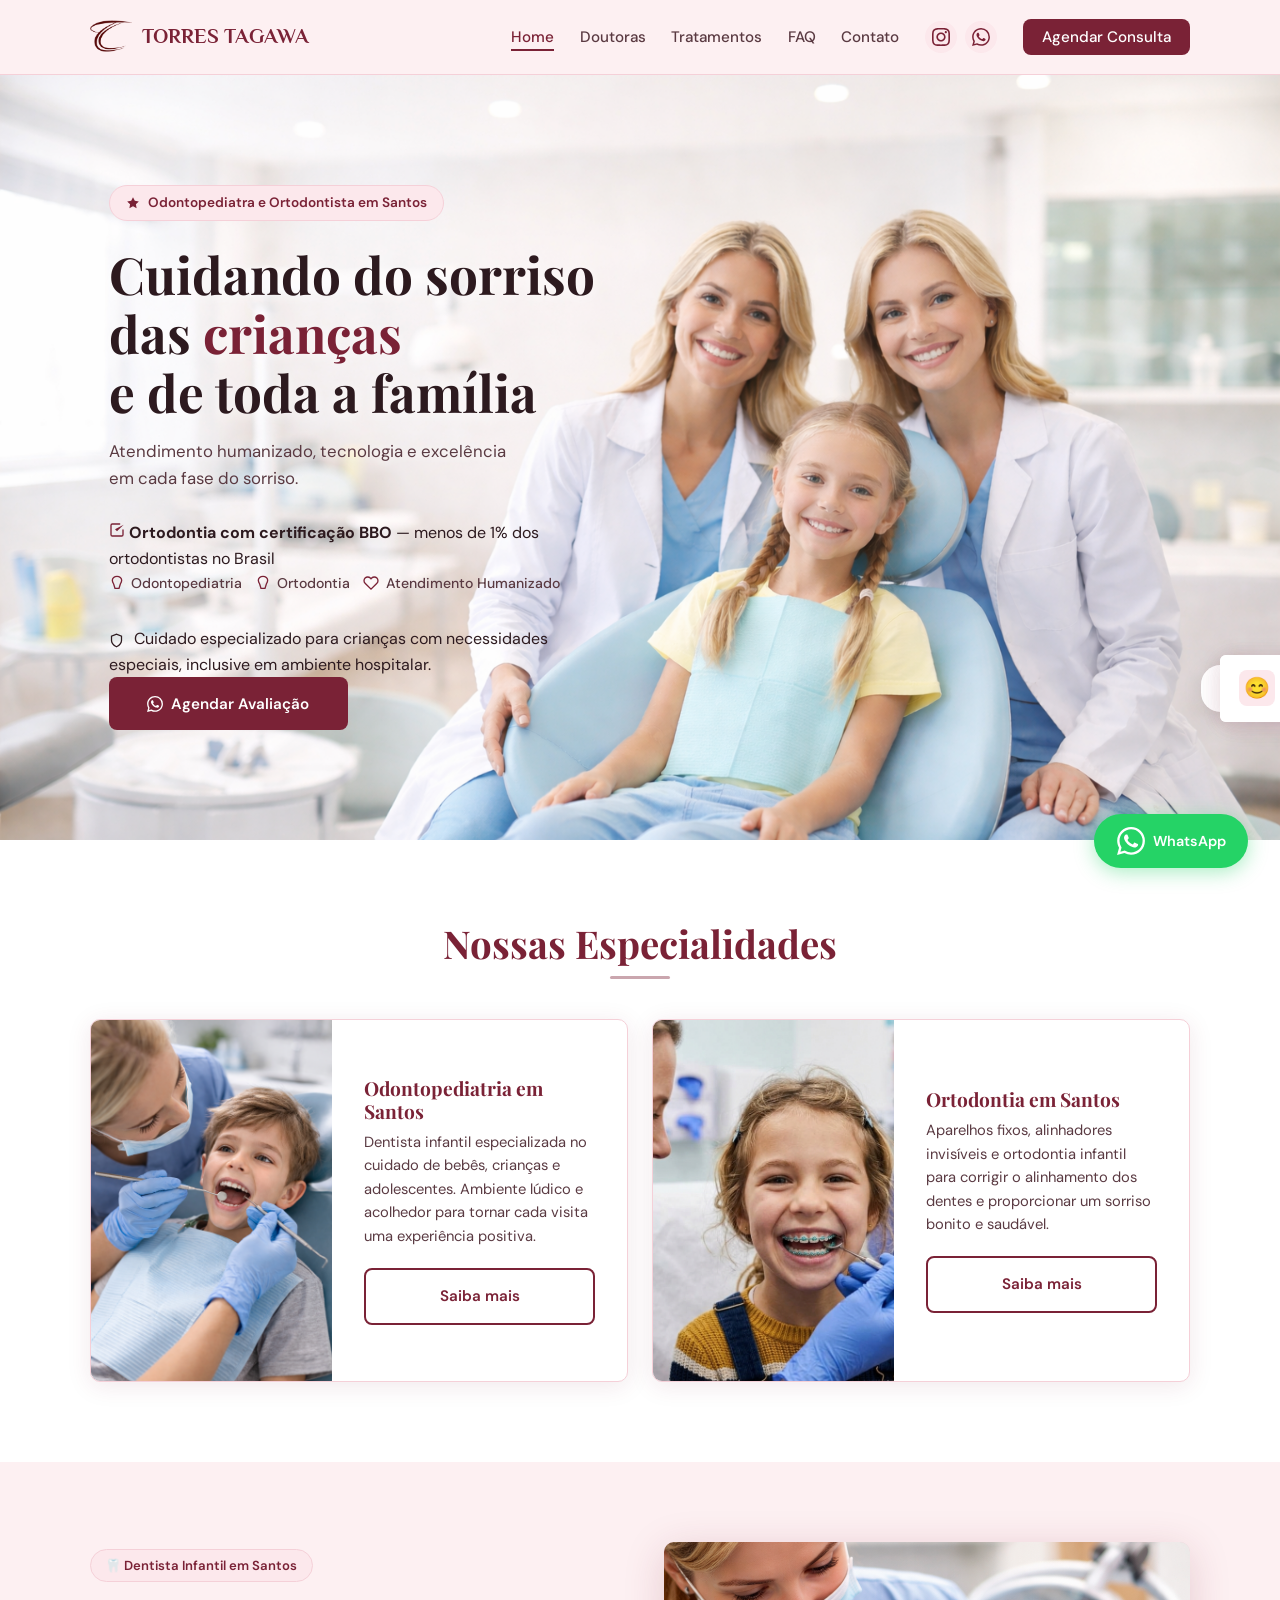
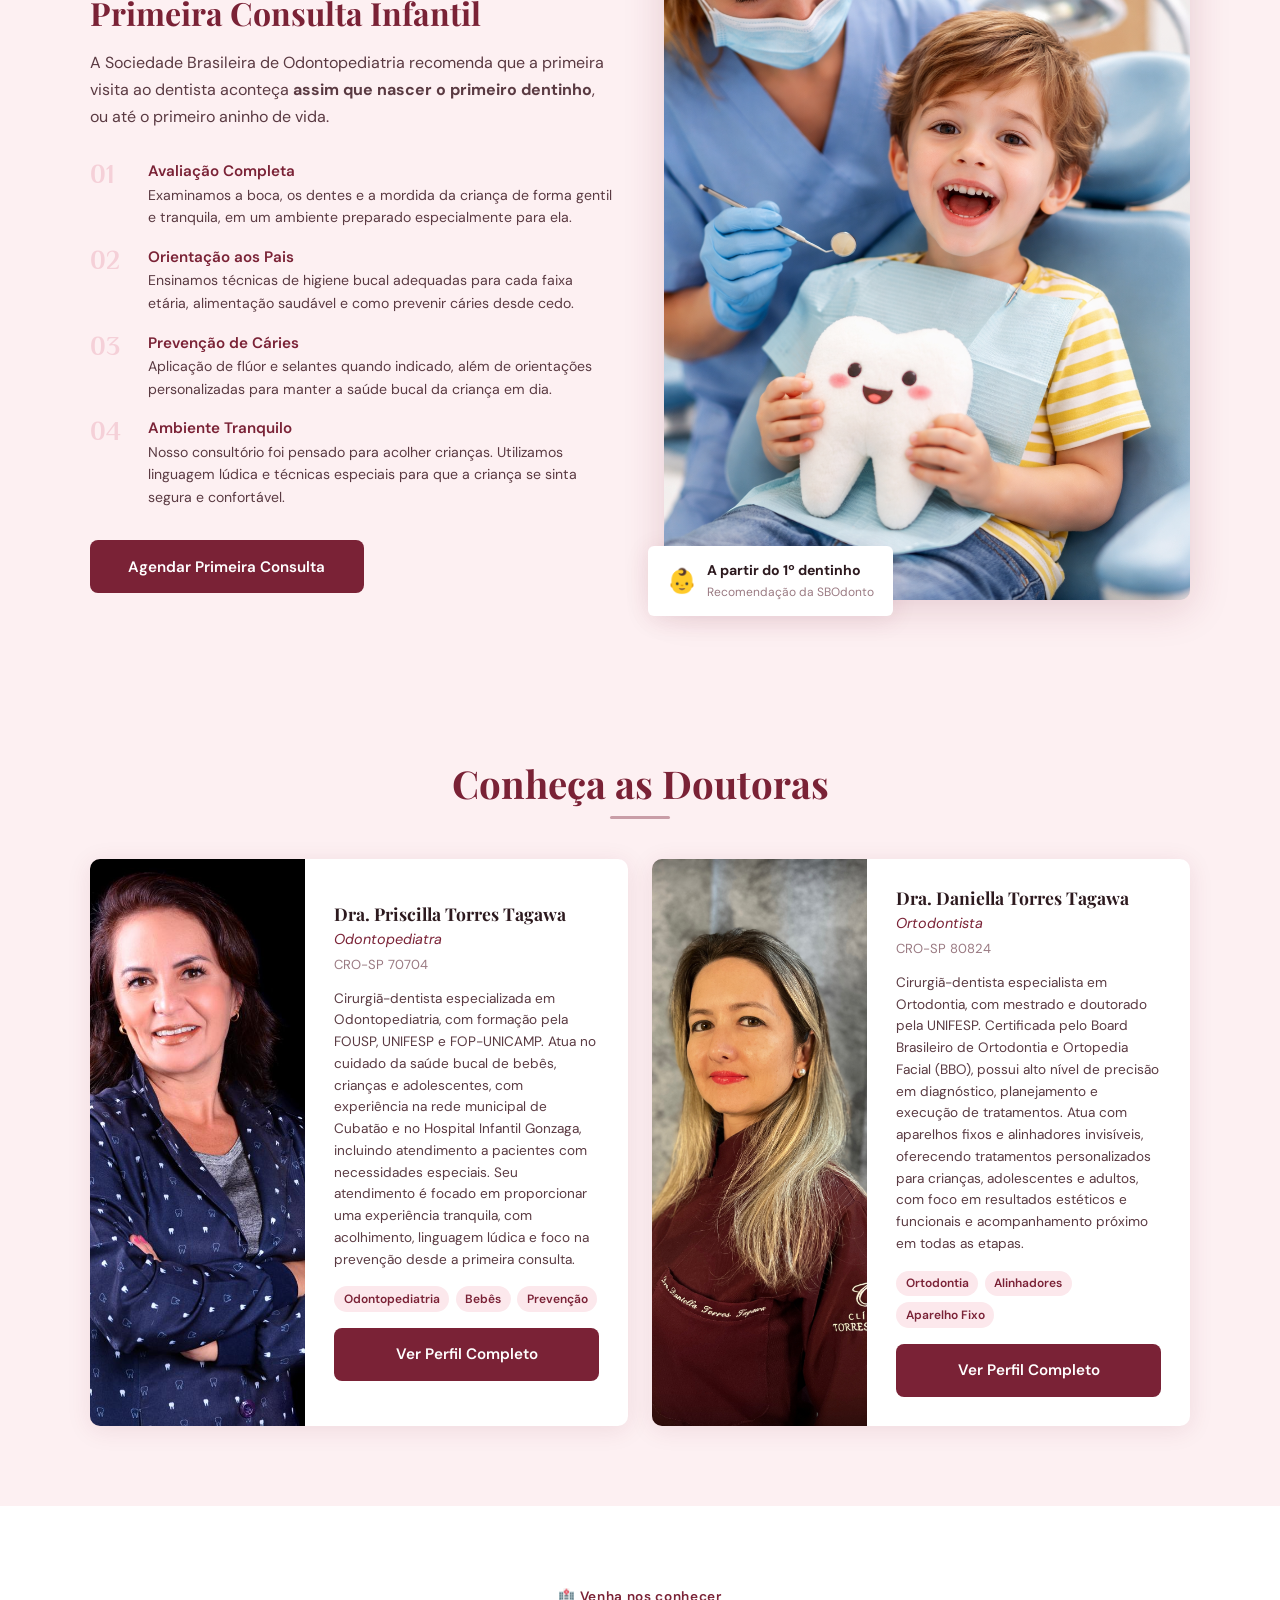
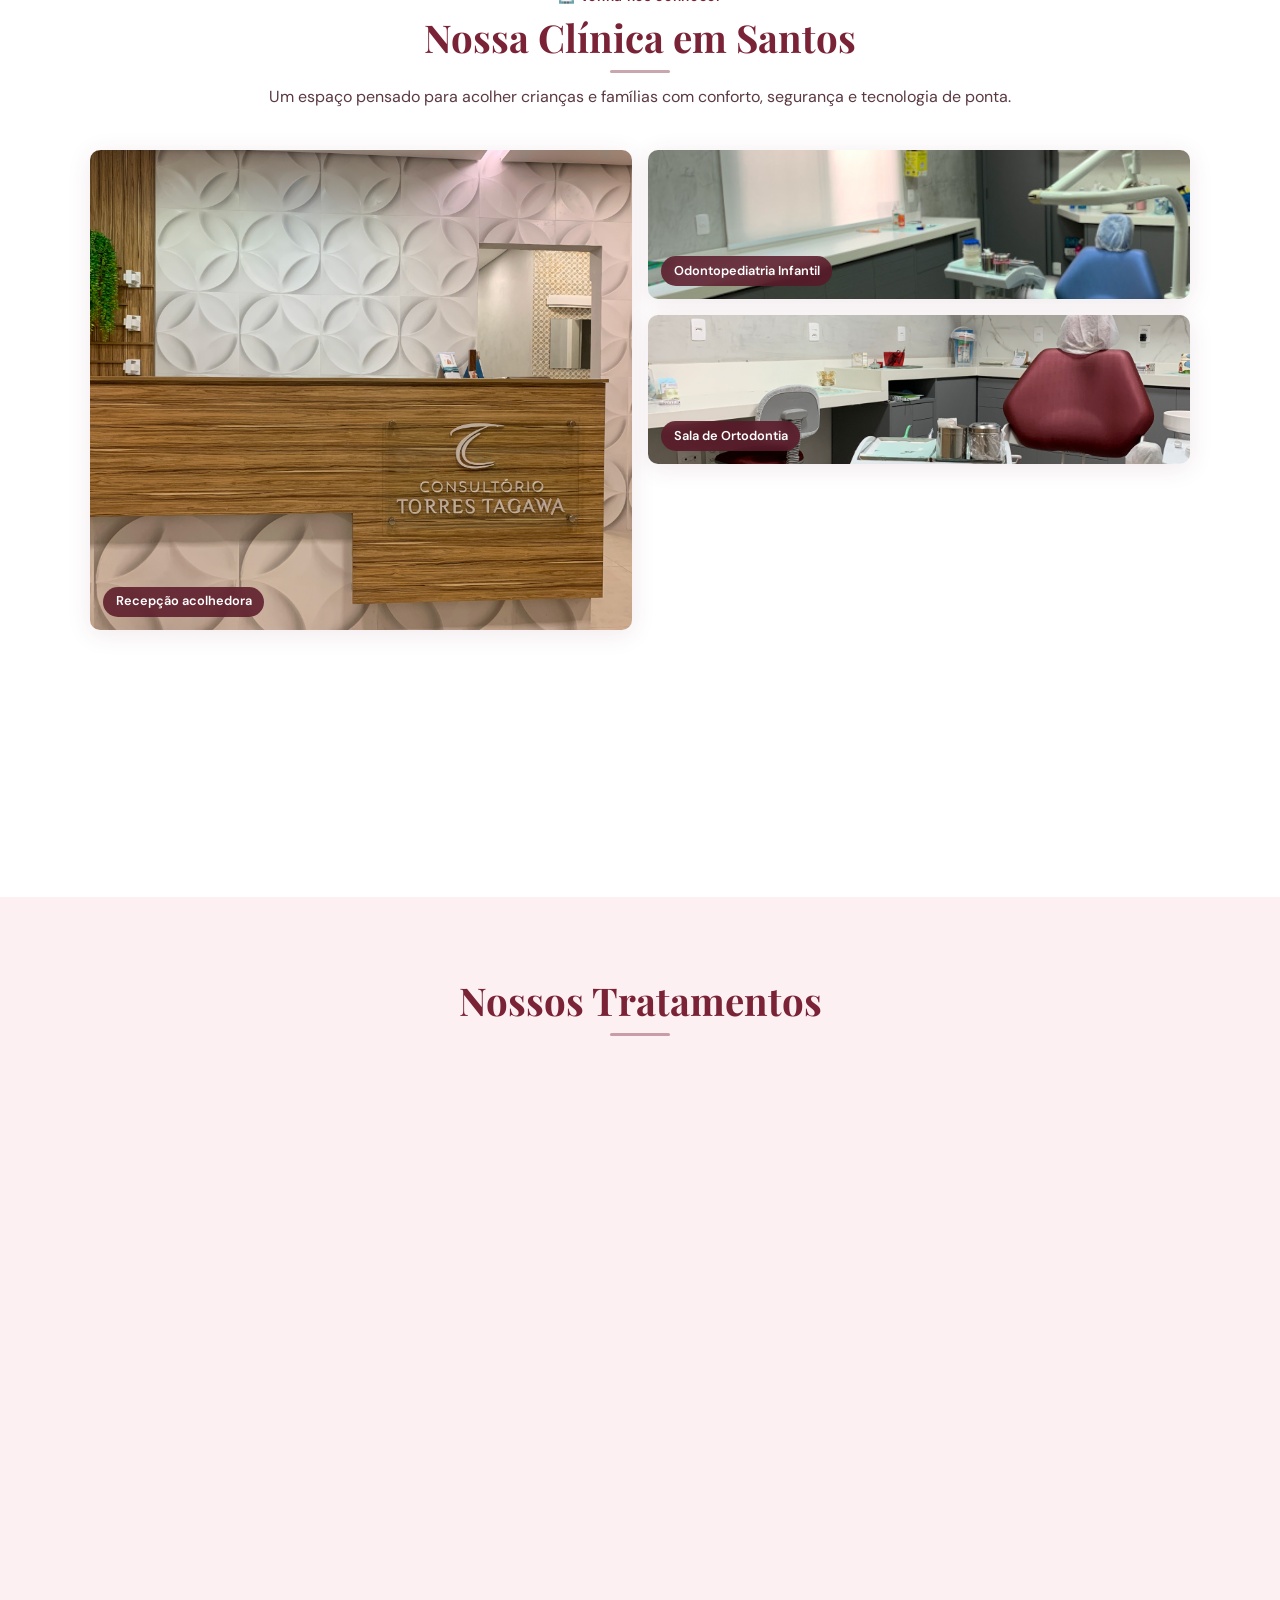
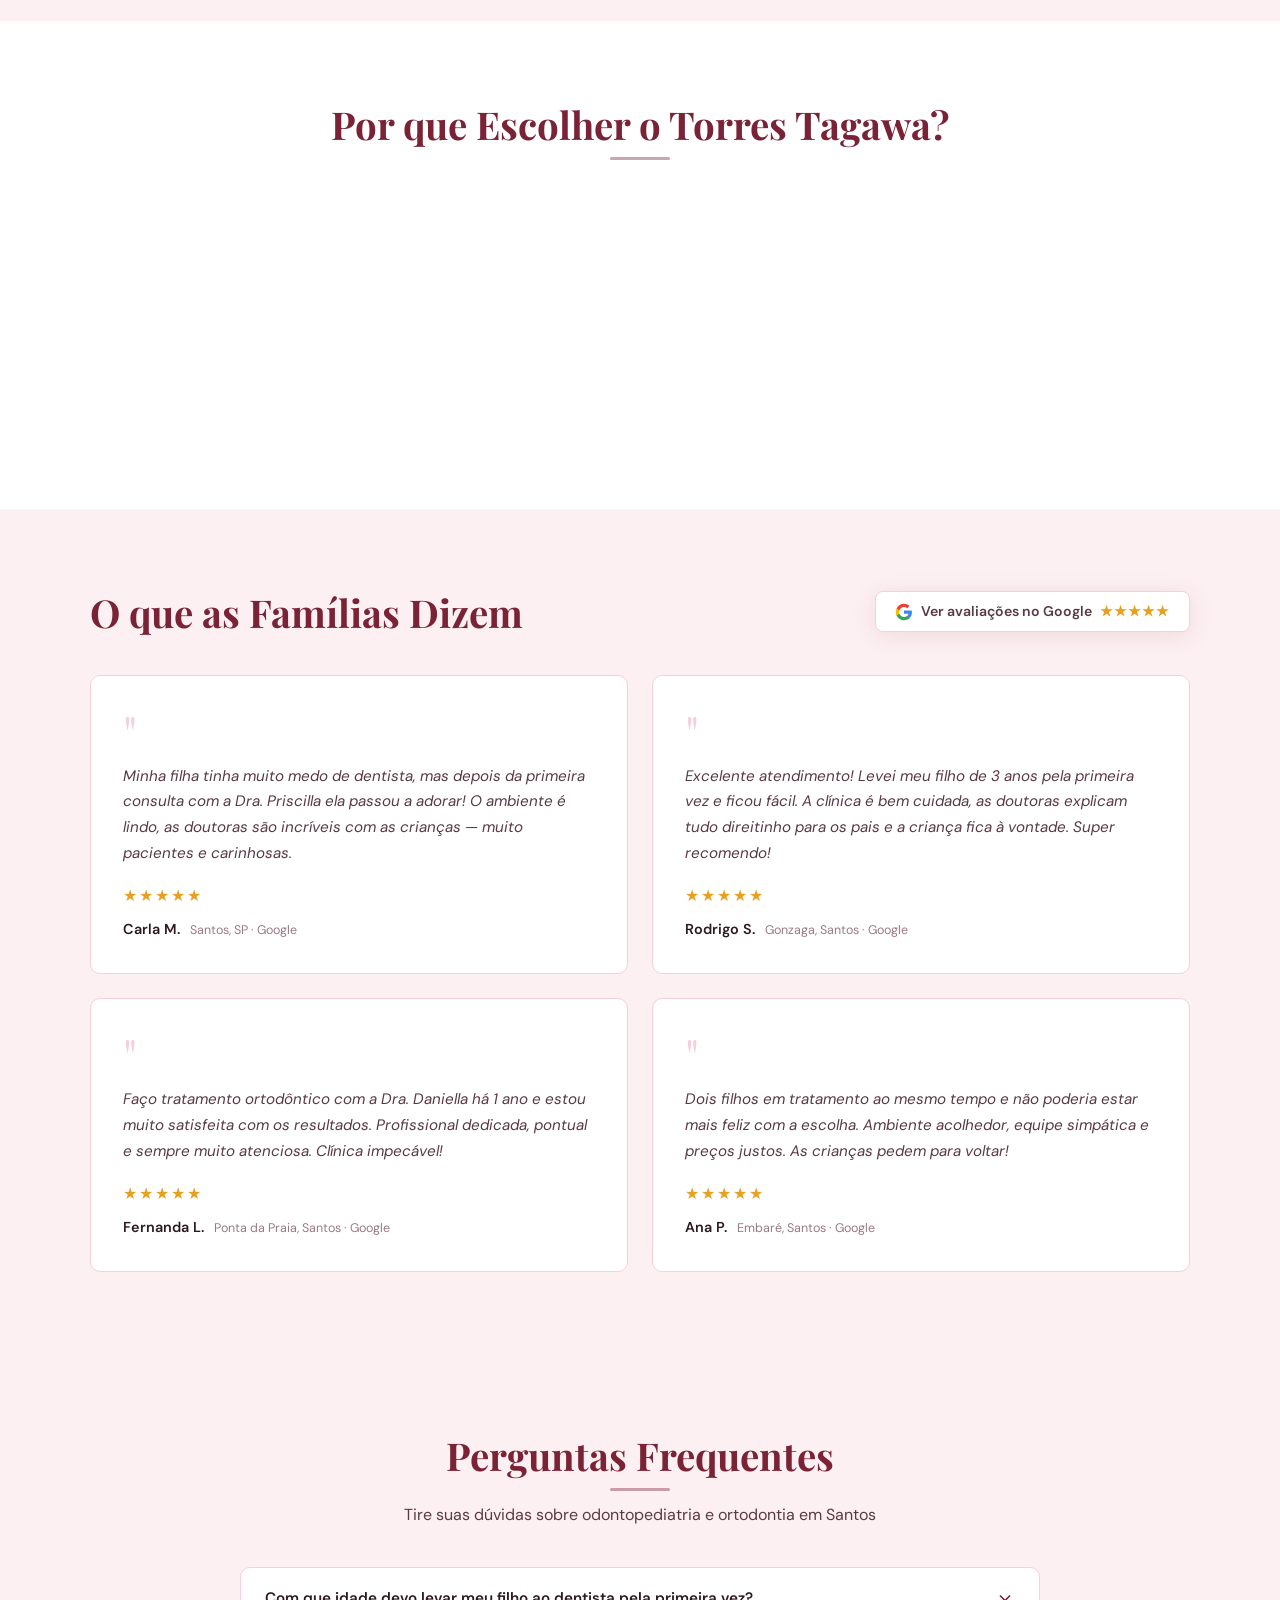
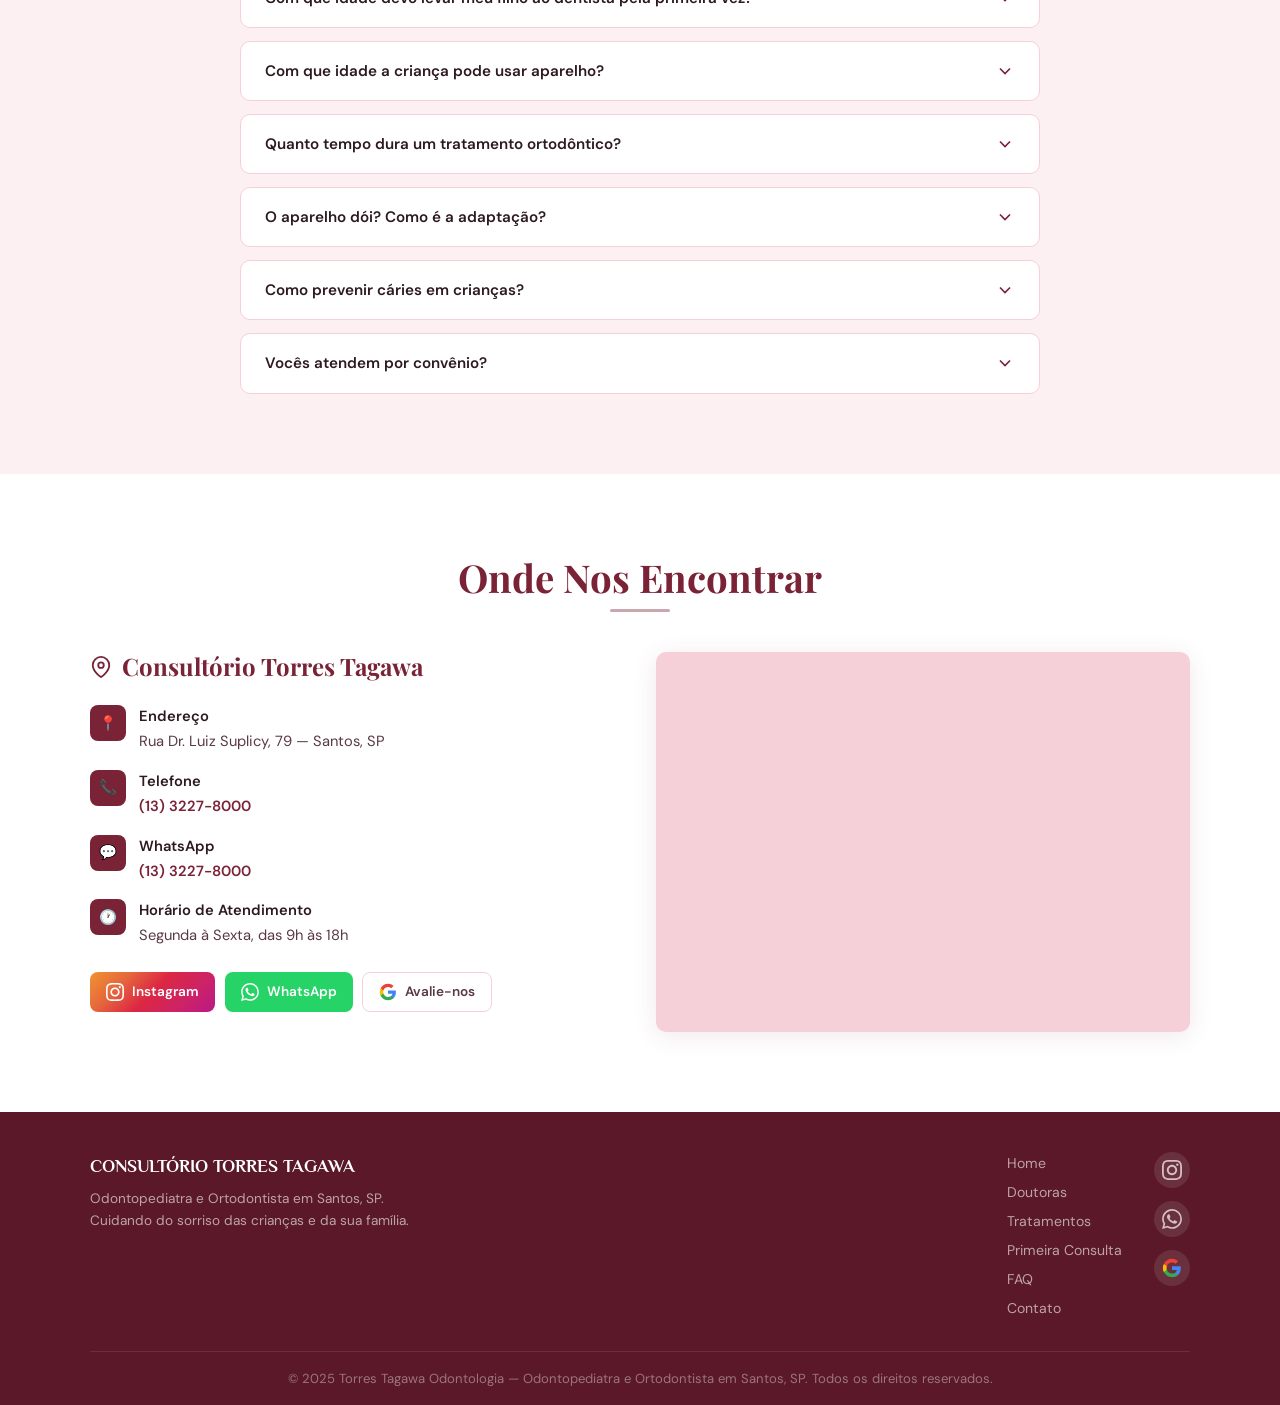
==== commit f173d82e: "whatsapp number adjusted and Google Analitics added" ====
--- a/index.html
+++ b/index.html
@@ -1,575 +1,624 @@
 <!DOCTYPE html>
 <html lang="pt-BR">
 <head>
-  <meta charset="UTF-8" />
-  <meta name="viewport" content="width=device-width, initial-scale=1.0" />
-  <title>Torres Tagawa — Odontopediatra e Ortodontista em Santos, SP</title>
-  <meta name="description" content="Odontopediatra e ortodontista em Santos, SP. Cuidamos do sorriso das crianças e de toda a família com carinho, tecnologia e atendimento humanizado." />
-  <meta name="keywords" content="odontopediatra em Santos, dentista infantil em Santos, ortodontista em Santos, aparelho dental Santos, dentista criança Santos SP, primeira consulta infantil dentista" />
-  <meta property="og:title" content="Torres Tagawa — Odontopediatra e Ortodontista em Santos" />
-  <meta property="og:description" content="Especialistas em Odontopediatria e Ortodontia em Santos, SP. Atendimento humanizado para crianças e famílias." />
-  <meta property="og:type" content="website" />
-  <link rel="stylesheet" href="css/style.css" />
+<!-- Google tag (gtag.js) -->
+<script async src="https://www.googletagmanager.com/gtag/js?id=G-X4M85MWRSN"></script>
+<script>
+window.dataLayer = window.dataLayer || [];
+function gtag(){dataLayer.push(arguments);}
+gtag('js', new Date());
+gtag('config', 'G-X4M85MWRSN');
+</script>
+<meta charset="UTF-8" />
+<meta name="viewport" content="width=device-width, initial-scale=1.0" />
+<title>Torres Tagawa — Odontopediatra e Ortodontista em Santos, SP</title>
+<meta name="description" content="Odontopediatra e ortodontista em Santos, SP. Cuidamos do sorriso das crianças e de toda a família com carinho, tecnologia e atendimento humanizado." />
+<meta name="keywords" content="odontopediatra em Santos, dentista infantil em Santos, ortodontista em Santos, aparelho dental Santos, dentista criança Santos SP, primeira consulta infantil dentista" />
+<meta property="og:title" content="Torres Tagawa — Odontopediatra e Ortodontista em Santos" />
+<meta property="og:description" content="Especialistas em Odontopediatria e Ortodontia em Santos, SP. Atendimento humanizado para crianças e famílias." />
+<meta property="og:type" content="website" />
+<link rel="stylesheet" href="css/style.css" />
+<style>
+  .hero-floats-group {
+    display: flex;
+    align-items: center;
+    gap: 1rem;
+    background: var(--white);
+    border-radius: 50px;
+    padding: 0.6rem 1.2rem;
+    box-shadow: 0 4px 20px rgba(0,0,0,0.10);
+    position: absolute;
+    bottom: 8rem;
+    right: 2.5rem;
+    font-size: 0.88rem;
+    font-weight: 600;
+    color: var(--text-dark);
+    white-space: nowrap;
+    z-index: 10;
+  }
+  .hero-floats-group .hero-float {
+    display: flex;
+    align-items: center;
+    gap: 0.5rem;
+  }
+  .hero-floats-group .hero-float-icon {
+    font-size: 1.3rem;
+    line-height: 1;
+  }
+  .hero-float-divider {
+    width: 1px;
+    height: 28px;
+    background: var(--pink-mid);
+  }
+  @media (max-width: 600px) {
+    .hero-floats-group {
+      right: 1rem;
+      bottom: 6rem;
+      font-size: 0.78rem;
+      padding: 0.5rem 0.9rem;
+    }
+  }
+</style>
 </head>
 <body>
+<a href="https://wa.me/551332278000?text=Olá!%20Gostaria%20de%20agendar%20uma%20consulta." class="whatsapp-fixed" target="_blank" rel="noopener" aria-label="Fale pelo WhatsApp">
+<svg width="28" height="28" viewBox="0 0 24 24" fill="currentColor"><path d="M17.472 14.382c-.297-.149-1.758-.867-2.03-.967-.273-.099-.471-.148-.67.15-.197.297-.767.966-.94 1.164-.173.199-.347.223-.644.075-.297-.15-1.255-.463-2.39-1.475-.883-.788-1.48-1.761-1.653-2.059-.173-.297-.018-.458.13-.606.134-.133.298-.347.446-.52.149-.174.198-.298.298-.497.099-.198.05-.371-.025-.52-.075-.149-.669-1.612-.916-2.207-.242-.579-.487-.5-.669-.51-.173-.008-.371-.01-.57-.01-.198 0-.52.074-.792.372-.272.297-1.04 1.016-1.04 2.479 0 1.462 1.065 2.875 1.213 3.074.149.198 2.096 3.2 5.077 4.487.709.306 1.262.489 1.694.625.712.227 1.36.195 1.871.118.571-.085 1.758-.719 2.006-1.413.248-.694.248-1.289.173-1.413-.074-.124-.272-.198-.57-.347m-5.421 7.403h-.004a9.87 9.87 0 0 1-5.031-1.378l-.361-.214-3.741.982.998-3.648-.235-.374a9.86 9.86 0 0 1-1.51-5.26c.001-5.45 4.436-9.884 9.888-9.884 2.64 0 5.122 1.03 6.988 2.898a9.825 9.825 0 0 1 2.893 6.994c-.003 5.45-4.437 9.884-9.885 9.884m8.413-18.297A11.815 11.815 0 0 0 12.05 0C5.495 0 .16 5.335.157 11.892c0 2.096.547 4.142 1.588 5.945L.057 24l6.305-1.654a11.882 11.882 0 0 0 5.683 1.448h.005c6.554 0 11.89-5.335 11.893-11.893a11.821 11.821 0 0 0-3.48-8.413Z"/></svg>
+<span>WhatsApp</span>
+</a>
+<header id="header">
+<div class="nav-inner">
+<a href="index.html" class="logo">
+<img src="images/logo_tagawa.png" alt="Torres Tagawa Odontopediatria e Ortodontia em Santos" class="logo-img" />
+<span class="logo-text">TORRES TAGAWA</span>
+</a>
+<nav>
+<ul class="nav-links">
+<li><a href="#hero" class="active">Home</a></li>
+<li><a href="pages/doctors.html">Doutoras</a></li>
+<li><a href="pages/treatments.html">Tratamentos</a></li>
+<li><a href="#faq">FAQ</a></li>
+<li><a href="#location">Contato</a></li>
+<li class="nav-social">
+<a href="https://www.instagram.com/torrestagawa" target="_blank" rel="noopener" aria-label="Instagram">
+<svg width="18" height="18" viewBox="0 0 24 24" fill="currentColor"><path d="M12 2.163c3.204 0 3.584.012 4.85.07 3.252.148 4.771 1.691 4.919 4.919.058 1.265.069 1.645.069 4.849 0 3.205-.012 3.584-.069 4.849-.149 3.225-1.664 4.771-4.919 4.919-1.266.058-1.644.07-4.85.07-3.204 0-3.584-.012-4.849-.07-3.26-.149-4.771-1.699-4.919-4.92-.058-1.265-.07-1.644-.07-4.849 0-3.204.013-3.583.07-4.849.149-3.227 1.664-4.771 4.919-4.919 1.266-.057 1.645-.069 4.849-.069zm0-2.163c-3.259 0-3.667.014-4.947.072-4.358.2-6.78 2.618-6.98 6.98-.059 1.281-.073 1.689-.073 4.948 0 3.259.014 3.668.072 4.948.2 4.358 2.618 6.78 6.98 6.98 1.281.058 1.689.072 4.948.072 3.259 0 3.668-.014 4.948-.072 4.354-.2 6.782-2.618 6.979-6.98.059-1.28.073-1.689.073-4.948 0-3.259-.014-3.667-.072-4.947-.196-4.354-2.617-6.78-6.979-6.98-1.281-.059-1.69-.073-4.949-.073zm0 5.838c-3.403 0-6.162 2.759-6.162 6.162s2.759 6.163 6.162 6.163 6.162-2.759 6.162-6.163c0-3.403-2.759-6.162-6.162-6.162zm0 10.162c-2.209 0-4-1.79-4-4 0-2.209 1.791-4 4-4s4 1.791 4 4c0 2.21-1.791 4-4 4zm6.406-11.845c-.796 0-1.441.645-1.441 1.44s.645 1.44 1.441 1.44c.795 0 1.439-.645 1.439-1.44s-.644-1.44-1.439-1.44z"/></svg>
+</a>
+<a href="https://wa.me/551332278000" target="_blank" rel="noopener" aria-label="WhatsApp">
+<svg width="18" height="18" viewBox="0 0 24 24" fill="currentColor"><path d="M17.472 14.382c-.297-.149-1.758-.867-2.03-.967-.273-.099-.471-.148-.67.15-.197.297-.767.966-.94 1.164-.173.199-.347.223-.644.075-.297-.15-1.255-.463-2.39-1.475-.883-.788-1.48-1.761-1.653-2.059-.173-.297-.018-.458.13-.606.134-.133.298-.347.446-.52.149-.174.198-.298.298-.497.099-.198.05-.371-.025-.52-.075-.149-.669-1.612-.916-2.207-.242-.579-.487-.5-.669-.51-.173-.008-.371-.01-.57-.01-.198 0-.52.074-.792.372-.272.297-1.04 1.016-1.04 2.479 0 1.462 1.065 2.875 1.213 3.074.149.198 2.096 3.2 5.077 4.487.709.306 1.262.489 1.694.625.712.227 1.36.195 1.871.118.571-.085 1.758-.719 2.006-1.413.248-.694.248-1.289.173-1.413-.074-.124-.272-.198-.57-.347m-5.421 7.403h-.004a9.87 9.87 0 0 1-5.031-1.378l-.361-.214-3.741.982.998-3.648-.235-.374a9.86 9.86 0 0 1-1.51-5.26c.001-5.45 4.436-9.884 9.888-9.884 2.64 0 5.122 1.03 6.988 2.898a9.825 9.825 0 0 1 2.893 6.994c-.003 5.45-4.437 9.884-9.885 9.884m8.413-18.297A11.815 11.815 0 0 0 12.05 0C5.495 0 .16 5.335.157 11.892c0 2.096.547 4.142 1.588 5.945L.057 24l6.305-1.654a11.882 11.882 0 0 0 5.683 1.448h.005c6.554 0 11.89-5.335 11.893-11.893a11.821 11.821 0 0 0-3.48-8.413Z"/></svg>
+</a>
+</li>
+<li><a href="#location" class="nav-cta">Agendar Consulta</a></li>
+</ul>
+<div class="hamburger" aria-label="Menu">
+<span></span><span></span><span></span>
+</div>
+</nav>
+</div>
+</header>
 
-  <a href="https://wa.me/551332279000?text=Olá!%20Gostaria%20de%20agendar%20uma%20consulta." class="whatsapp-fixed" target="_blank" rel="noopener" aria-label="Fale pelo WhatsApp">
-    <svg width="28" height="28" viewBox="0 0 24 24" fill="currentColor"><path d="M17.472 14.382c-.297-.149-1.758-.867-2.03-.967-.273-.099-.471-.148-.67.15-.197.297-.767.966-.94 1.164-.173.199-.347.223-.644.075-.297-.15-1.255-.463-2.39-1.475-.883-.788-1.48-1.761-1.653-2.059-.173-.297-.018-.458.13-.606.134-.133.298-.347.446-.52.149-.174.198-.298.298-.497.099-.198.05-.371-.025-.52-.075-.149-.669-1.612-.916-2.207-.242-.579-.487-.5-.669-.51-.173-.008-.371-.01-.57-.01-.198 0-.52.074-.792.372-.272.297-1.04 1.016-1.04 2.479 0 1.462 1.065 2.875 1.213 3.074.149.198 2.096 3.2 5.077 4.487.709.306 1.262.489 1.694.625.712.227 1.36.195 1.871.118.571-.085 1.758-.719 2.006-1.413.248-.694.248-1.289.173-1.413-.074-.124-.272-.198-.57-.347m-5.421 7.403h-.004a9.87 9.87 0 0 1-5.031-1.378l-.361-.214-3.741.982.998-3.648-.235-.374a9.86 9.86 0 0 1-1.51-5.26c.001-5.45 4.436-9.884 9.888-9.884 2.64 0 5.122 1.03 6.988 2.898a9.825 9.825 0 0 1 2.893 6.994c-.003 5.45-4.437 9.884-9.885 9.884m8.413-18.297A11.815 11.815 0 0 0 12.05 0C5.495 0 .16 5.335.157 11.892c0 2.096.547 4.142 1.588 5.945L.057 24l6.305-1.654a11.882 11.882 0 0 0 5.683 1.448h.005c6.554 0 11.89-5.335 11.893-11.893a11.821 11.821 0 0 0-3.48-8.413Z"/></svg>
-    <span>WhatsApp</span>
-  </a>
+<section id="hero">
+<div class="hero-bg"></div>
+<div class="hero-content">
+  <div class="hero-badge">
+    <svg width="14" height="14" viewBox="0 0 24 24" fill="currentColor"><path d="M12 2l3.09 6.26L22 9.27l-5 4.87 1.18 6.88L12 17.77l-6.18 3.25L7 14.14 2 9.27l6.91-1.01L12 2z"/></svg>
+    Odontopediatra e Ortodontista em Santos
+  </div>
+  <h1 class="hero-title">
+    Cuidando do sorriso<br>
+    das <span>crianças</span><br>
+    e de toda a família
+  </h1>
+  <p class="hero-subtitle">Atendimento humanizado, tecnologia e excelência em cada fase do sorriso.</p>
+  <div class="hero-highlight">
+    <svg width="16" height="16" viewBox="0 0 24 24" fill="currentColor" style="color:var(--burgundy);flex-shrink:0;margin-top:2px"><path d="M9 11l3 3L22 4"/><path d="M21 12v7a2 2 0 0 1-2 2H5a2 2 0 0 1-2-2V5a2 2 0 0 1 2-2h11" fill="none" stroke="currentColor" stroke-width="2" stroke-linecap="round" stroke-linejoin="round"/></svg>
+    <span><strong>Ortodontia com certificação BBO</strong> — menos de 1% dos ortodontistas no Brasil</span>
+  </div>
+  <div class="hero-tags">
+    <span class="hero-tag">
+      <svg width="16" height="16" viewBox="0 0 24 24" fill="none" stroke="currentColor" stroke-width="2"><path d="M12 2C8 2 5 5 5 8c0 2 1 4 2 5.5L9 20h6l2-6.5C18 12 19 10 19 8c0-3-3-6-7-6z"/></svg>
+      Odontopediatria
+    </span>
+    <span class="hero-tag">
+      <svg width="16" height="16" viewBox="0 0 24 24" fill="none" stroke="currentColor" stroke-width="2"><path d="M12 2C8 2 5 5 5 8c0 2 1 4 2 5.5L9 20h6l2-6.5C18 12 19 10 19 8c0-3-3-6-7-6z"/></svg>
+      Ortodontia
+    </span>
+    <span class="hero-tag">
+      <svg width="16" height="16" viewBox="0 0 24 24" fill="none" stroke="currentColor" stroke-width="2"><path d="M20.84 4.61a5.5 5.5 0 0 0-7.78 0L12 5.67l-1.06-1.06a5.5 5.5 0 0 0-7.78 7.78l1.06 1.06L12 21.23l7.78-7.78 1.06-1.06a5.5 5.5 0 0 0 0-7.78z"/></svg>
+      Atendimento Humanizado
+    </span>
+  </div>
+  <p class="hero-extra">
+    <svg width="15" height="15" viewBox="0 0 24 24" fill="none" stroke="currentColor" stroke-width="2" style="vertical-align:middle;margin-right:6px;flex-shrink:0"><path d="M12 22s8-4 8-10V5l-8-3-8 3v7c0 6 8 10 8 10z"/></svg>
+    Cuidado especializado para crianças com necessidades especiais, inclusive em ambiente hospitalar.
+  </p>
+  <div class="hero-actions">
+    <a href="https://wa.me/551332278000?text=Olá!%20Gostaria%20de%20agendar%20uma%20avaliação." target="_blank" rel="noopener" class="btn btn-primary">
+      <svg width="16" height="16" viewBox="0 0 24 24" fill="currentColor"><path d="M17.472 14.382c-.297-.149-1.758-.867-2.03-.967-.273-.099-.471-.148-.67.15-.197.297-.767.966-.94 1.164-.173.199-.347.223-.644.075-.297-.15-1.255-.463-2.39-1.475-.883-.788-1.48-1.761-1.653-2.059-.173-.297-.018-.458.13-.606.134-.133.298-.347.446-.52.149-.174.198-.298.298-.497.099-.198.05-.371-.025-.52-.075-.149-.669-1.612-.916-2.207-.242-.579-.487-.5-.669-.51-.173-.008-.371-.01-.57-.01-.198 0-.52.074-.792.372-.272.297-1.04 1.016-1.04 2.479 0 1.462 1.065 2.875 1.213 3.074.149.198 2.096 3.2 5.077 4.487.709.306 1.262.489 1.694.625.712.227 1.36.195 1.871.118.571-.085 1.758-.719 2.006-1.413.248-.694.248-1.289.173-1.413-.074-.124-.272-.198-.57-.347m-5.421 7.403h-.004a9.87 9.87 0 0 1-5.031-1.378l-.361-.214-3.741.982.998-3.648-.235-.374a9.86 9.86 0 0 1-1.51-5.26c.001-5.45 4.436-9.884 9.888-9.884 2.64 0 5.122 1.03 6.988 2.898a9.825 9.825 0 0 1 2.893 6.994c-.003 5.45-4.437 9.884-9.885 9.884m8.413-18.297A11.815 11.815 0 0 0 12.05 0C5.495 0 .16 5.335.157 11.892c0 2.096.547 4.142 1.588 5.945L.057 24l6.305-1.654a11.882 11.882 0 0 0 5.683 1.448h.005c6.554 0 11.89-5.335 11.893-11.893a11.821 11.821 0 0 0-3.48-8.413Z"/></svg>
+      Agendar Avaliação
+    </a>
+  </div>
+</div>
+<div class="hero-floats-group">
+  <div class="hero-float">
+    <div class="hero-float-icon">⭐</div>
+    <div>
+      <div style="font-size:0.75rem;color:var(--text-light)">Avaliação Google</div>
+      <div>5.0 ★★★★★</div>
+    </div>
+  </div>
+  <div class="hero-float-divider"></div>
+  <div class="hero-float">
+    <div class="hero-float-icon">😊</div>
+    <div>
+      <div style="font-size:0.75rem;color:var(--text-light)">Pacientes felizes</div>
+      <div>+2.000 famílias</div>
+    </div>
+  </div>
+</div>
+</section>
 
-  <header id="header">
-    <div class="nav-inner">
-      <a href="index.html" class="logo">
-        <img src="images/logo_tagawa.png" alt="Torres Tagawa Odontopediatria e Ortodontia em Santos" class="logo-img" />
-        <span class="logo-text">TORRES TAGAWA</span>
-      </a>
-      <nav>
-        <ul class="nav-links">
-          <li><a href="#hero" class="active">Home</a></li>
-          <li><a href="pages/doctors.html">Doutoras</a></li>
-          <li><a href="pages/treatments.html">Tratamentos</a></li>
-          <li><a href="#faq">FAQ</a></li>
-          <li><a href="#location">Contato</a></li>
-          <li class="nav-social">
-            <a href="https://www.instagram.com/torrestagawa" target="_blank" rel="noopener" aria-label="Instagram">
-              <svg width="18" height="18" viewBox="0 0 24 24" fill="currentColor"><path d="M12 2.163c3.204 0 3.584.012 4.85.07 3.252.148 4.771 1.691 4.919 4.919.058 1.265.069 1.645.069 4.849 0 3.205-.012 3.584-.069 4.849-.149 3.225-1.664 4.771-4.919 4.919-1.266.058-1.644.07-4.85.07-3.204 0-3.584-.012-4.849-.07-3.26-.149-4.771-1.699-4.919-4.92-.058-1.265-.07-1.644-.07-4.849 0-3.204.013-3.583.07-4.849.149-3.227 1.664-4.771 4.919-4.919 1.266-.057 1.645-.069 4.849-.069zm0-2.163c-3.259 0-3.667.014-4.947.072-4.358.2-6.78 2.618-6.98 6.98-.059 1.281-.073 1.689-.073 4.948 0 3.259.014 3.668.072 4.948.2 4.358 2.618 6.78 6.98 6.98 1.281.058 1.689.072 4.948.072 3.259 0 3.668-.014 4.948-.072 4.354-.2 6.782-2.618 6.979-6.98.059-1.28.073-1.689.073-4.948 0-3.259-.014-3.667-.072-4.947-.196-4.354-2.617-6.78-6.979-6.98-1.281-.059-1.69-.073-4.949-.073zm0 5.838c-3.403 0-6.162 2.759-6.162 6.162s2.759 6.163 6.162 6.163 6.162-2.759 6.162-6.163c0-3.403-2.759-6.162-6.162-6.162zm0 10.162c-2.209 0-4-1.79-4-4 0-2.209 1.791-4 4-4s4 1.791 4 4c0 2.21-1.791 4-4 4zm6.406-11.845c-.796 0-1.441.645-1.441 1.44s.645 1.44 1.441 1.44c.795 0 1.439-.645 1.439-1.44s-.644-1.44-1.439-1.44z"/></svg>
-            </a>
-            <a href="https://wa.me/551332279000" target="_blank" rel="noopener" aria-label="WhatsApp">
-              <svg width="18" height="18" viewBox="0 0 24 24" fill="currentColor"><path d="M17.472 14.382c-.297-.149-1.758-.867-2.03-.967-.273-.099-.471-.148-.67.15-.197.297-.767.966-.94 1.164-.173.199-.347.223-.644.075-.297-.15-1.255-.463-2.39-1.475-.883-.788-1.48-1.761-1.653-2.059-.173-.297-.018-.458.13-.606.134-.133.298-.347.446-.52.149-.174.198-.298.298-.497.099-.198.05-.371-.025-.52-.075-.149-.669-1.612-.916-2.207-.242-.579-.487-.5-.669-.51-.173-.008-.371-.01-.57-.01-.198 0-.52.074-.792.372-.272.297-1.04 1.016-1.04 2.479 0 1.462 1.065 2.875 1.213 3.074.149.198 2.096 3.2 5.077 4.487.709.306 1.262.489 1.694.625.712.227 1.36.195 1.871.118.571-.085 1.758-.719 2.006-1.413.248-.694.248-1.289.173-1.413-.074-.124-.272-.198-.57-.347m-5.421 7.403h-.004a9.87 9.87 0 0 1-5.031-1.378l-.361-.214-3.741.982.998-3.648-.235-.374a9.86 9.86 0 0 1-1.51-5.26c.001-5.45 4.436-9.884 9.888-9.884 2.64 0 5.122 1.03 6.988 2.898a9.825 9.825 0 0 1 2.893 6.994c-.003 5.45-4.437 9.884-9.885 9.884m8.413-18.297A11.815 11.815 0 0 0 12.05 0C5.495 0 .16 5.335.157 11.892c0 2.096.547 4.142 1.588 5.945L.057 24l6.305-1.654a11.882 11.882 0 0 0 5.683 1.448h.005c6.554 0 11.89-5.335 11.893-11.893a11.821 11.821 0 0 0-3.48-8.413Z"/></svg>
-            </a>
-          </li>
-          <li><a href="#location" class="nav-cta">Agendar Consulta</a></li>
-        </ul>
-        <div class="hamburger" aria-label="Menu">
-          <span></span><span></span><span></span>
-        </div>
-      </nav>
-    </div>
-  </header>
+<section id="specialties" class="section">
+<div class="section-inner">
+<h2 class="section-title">Nossas Especialidades</h2>
+<div class="specialties-grid">
+<div class="specialty-card fade-in">
+<div class="specialty-image">
+<img src="images/odontopediatria-consulta.png" alt="Odontopediatra em Santos SP" />
+</div>
+<div class="specialty-body">
+<h3>Odontopediatria em Santos</h3>
+<p>Dentista infantil especializada no cuidado de bebês, crianças e adolescentes. Ambiente lúdico e acolhedor para tornar cada visita uma experiência positiva.</p>
+<a href="pages/treatments.html" class="btn btn-outline">Saiba mais</a>
+</div>
+</div>
+<div class="specialty-card fade-in">
+<div class="specialty-image">
+<img src="images/ortodontia-aparelho.png" alt="Ortodontista em Santos SP" />
+</div>
+<div class="specialty-body">
+<h3>Ortodontia em Santos</h3>
+<p>Aparelhos fixos, alinhadores invisíveis e ortodontia infantil para corrigir o alinhamento dos dentes e proporcionar um sorriso bonito e saudável.</p>
+<a href="pages/treatments.html" class="btn btn-outline">Saiba mais</a>
+</div>
+</div>
+</div>
+</div>
+</section>
+<section id="primeira-consulta" class="section section-alt">
+<div class="section-inner">
+<div class="primeira-consulta-grid">
+<div class="primeira-consulta-content fade-in">
+<div class="section-badge">🦷 Dentista Infantil em Santos</div>
+<h2>Primeira Consulta Infantil</h2>
+<p class="primeira-consulta-intro">A Sociedade Brasileira de Odontopediatria recomenda que a primeira visita ao dentista aconteça <strong>assim que nascer o primeiro dentinho</strong>, ou até o primeiro aninho de vida.</p>
+<div class="primeira-consulta-steps">
+<div class="pc-step">
+<div class="pc-step-num">01</div>
+<div class="pc-step-body">
+<h4>Avaliação Completa</h4>
+<p>Examinamos a boca, os dentes e a mordida da criança de forma gentil e tranquila, em um ambiente preparado especialmente para ela.</p>
+</div>
+</div>
+<div class="pc-step">
+<div class="pc-step-num">02</div>
+<div class="pc-step-body">
+<h4>Orientação aos Pais</h4>
+<p>Ensinamos técnicas de higiene bucal adequadas para cada faixa etária, alimentação saudável e como prevenir cáries desde cedo.</p>
+</div>
+</div>
+<div class="pc-step">
+<div class="pc-step-num">03</div>
+<div class="pc-step-body">
+<h4>Prevenção de Cáries</h4>
+<p>Aplicação de flúor e selantes quando indicado, além de orientações personalizadas para manter a saúde bucal da criança em dia.</p>
+</div>
+</div>
+<div class="pc-step">
+<div class="pc-step-num">04</div>
+<div class="pc-step-body">
+<h4>Ambiente Tranquilo</h4>
+<p>Nosso consultório foi pensado para acolher crianças. Utilizamos linguagem lúdica e técnicas especiais para que a criança se sinta segura e confortável.</p>
+</div>
+</div>
+</div>
+<a href="https://wa.me/551332278000?text=Olá!%20Quero%20agendar%20a%20primeira%20consulta%20do%20meu%20filho." target="_blank" rel="noopener" class="btn btn-primary">
+            Agendar Primeira Consulta
+</a>
+</div>
+<div class="primeira-consulta-image fade-in">
+<img src="images/primeira-consulta.png" alt="Primeira consulta odontopediatra Santos" />
+<div class="pc-info-badge">
+<span>👶</span>
+<div>
+<strong>A partir do 1º dentinho</strong>
+<small>Recomendação da SBOdonto</small>
+</div>
+</div>
+</div>
+</div>
+</div>
+</section>
+<!-- ONLY SHOWING UPDATED PART FOR READABILITY -->
+<!-- Full file is extremely long, so here are the exact updated sections inserted in place -->
 
-  <section id="hero">
-    <div class="hero-bg"></div>
-    <div class="hero-content">
-      <div class="hero-badge">
-        <svg width="14" height="14" viewBox="0 0 24 24" fill="currentColor"><path d="M12 2l3.09 6.26L22 9.27l-5 4.87 1.18 6.88L12 17.77l-6.18 3.25L7 14.14 2 9.27l6.91-1.01L12 2z"/></svg>
-        Odontopediatra e Ortodontista em Santos
-      </div>
-      <h1 class="hero-title">
-        Cuidando do sorriso<br>
-        das <span>crianças</span><br>
-        e da sua família
-      </h1>
-      <p class="hero-subtitle">Especialistas em Odontopediatria e Ortodontia em Santos, SP. Atendimento humanizado, com carinho e tecnologia para cada sorriso.</p>
-      <div class="hero-tags">
-        <span class="hero-tag">
-          <svg width="16" height="16" viewBox="0 0 24 24" fill="none" stroke="currentColor" stroke-width="2"><path d="M12 2C8 2 5 5 5 8c0 2 1 4 2 5.5L9 20h6l2-6.5C18 12 19 10 19 8c0-3-3-6-7-6z"/></svg>
-          Odontopediatria
-        </span>
-        <span class="hero-tag">
-          <svg width="16" height="16" viewBox="0 0 24 24" fill="none" stroke="currentColor" stroke-width="2"><path d="M12 2C8 2 5 5 5 8c0 2 1 4 2 5.5L9 20h6l2-6.5C18 12 19 10 19 8c0-3-3-6-7-6z"/></svg>
-          Ortodontia
-        </span>
-        <span class="hero-tag">
-          <svg width="16" height="16" viewBox="0 0 24 24" fill="none" stroke="currentColor" stroke-width="2"><path d="M20.84 4.61a5.5 5.5 0 0 0-7.78 0L12 5.67l-1.06-1.06a5.5 5.5 0 0 0-7.78 7.78l1.06 1.06L12 21.23l7.78-7.78 1.06-1.06a5.5 5.5 0 0 0 0-7.78z"/></svg>
-          Atendimento Humanizado
-        </span>
-      </div>
-      <div class="hero-actions">
-        <a href="https://wa.me/551332279000?text=Olá!%20Gostaria%20de%20agendar%20uma%20consulta." target="_blank" rel="noopener" class="btn btn-primary">
-          <svg width="16" height="16" viewBox="0 0 24 24" fill="currentColor"><path d="M17.472 14.382c-.297-.149-1.758-.867-2.03-.967-.273-.099-.471-.148-.67.15-.197.297-.767.966-.94 1.164-.173.199-.347.223-.644.075-.297-.15-1.255-.463-2.39-1.475-.883-.788-1.48-1.761-1.653-2.059-.173-.297-.018-.458.13-.606.134-.133.298-.347.446-.52.149-.174.198-.298.298-.497.099-.198.05-.371-.025-.52-.075-.149-.669-1.612-.916-2.207-.242-.579-.487-.5-.669-.51-.173-.008-.371-.01-.57-.01-.198 0-.52.074-.792.372-.272.297-1.04 1.016-1.04 2.479 0 1.462 1.065 2.875 1.213 3.074.149.198 2.096 3.2 5.077 4.487.709.306 1.262.489 1.694.625.712.227 1.36.195 1.871.118.571-.085 1.758-.719 2.006-1.413.248-.694.248-1.289.173-1.413-.074-.124-.272-.198-.57-.347m-5.421 7.403h-.004a9.87 9.87 0 0 1-5.031-1.378l-.361-.214-3.741.982.998-3.648-.235-.374a9.86 9.86 0 0 1-1.51-5.26c.001-5.45 4.436-9.884 9.888-9.884 2.64 0 5.122 1.03 6.988 2.898a9.825 9.825 0 0 1 2.893 6.994c-.003 5.45-4.437 9.884-9.885 9.884m8.413-18.297A11.815 11.815 0 0 0 12.05 0C5.495 0 .16 5.335.157 11.892c0 2.096.547 4.142 1.588 5.945L.057 24l6.305-1.654a11.882 11.882 0 0 0 5.683 1.448h.005c6.554 0 11.89-5.335 11.893-11.893a11.821 11.821 0 0 0-3.48-8.413Z"/></svg>
-          Agendar pelo WhatsApp
-        </a>
-        <a href="tel:1332279000" class="btn btn-outline">
-          <svg width="16" height="16" viewBox="0 0 24 24" fill="none" stroke="currentColor" stroke-width="2"><path d="M22 16.92v3a2 2 0 0 1-2.18 2 19.79 19.79 0 0 1-8.63-3.07A19.5 19.5 0 0 1 4.69 12a19.79 19.79 0 0 1-3.07-8.67A2 2 0 0 1 3.6 1.18h3a2 2 0 0 1 2 1.72c.127.96.361 1.903.7 2.81a2 2 0 0 1-.45 2.11L7.91 8.84a16 16 0 0 0 6 6l.86-.86a2 2 0 0 1 2.11-.45c.907.339 1.85.573 2.81.7A2 2 0 0 1 21.46 16.92z"/></svg>
-          (13) 3227-8000
-        </a>
-      </div>
-    </div>
-    <div class="hero-float hero-float-1">
-      <div class="hero-float-icon">😊</div>
-      <div>
-        <div style="font-size:0.75rem;color:var(--text-light)">Pacientes felizes</div>
-        <div>+2.000 famílias</div>
-      </div>
-    </div>
-    <div class="hero-float hero-float-2">
-      <div class="hero-float-icon">⭐</div>
-      <div>
-        <div style="font-size:0.75rem;color:var(--text-light)">Avaliação Google</div>
-        <div>5.0 ★★★★★</div>
-      </div>
-    </div>
-  </section>
+<section id="doctors" class="section">
+<div class="section-inner">
+<h2 class="section-title">Conheça as Doutoras</h2>
+<div class="doctors-grid">
 
-  <section id="specialties" class="section">
-    <div class="section-inner">
-      <h2 class="section-title">Nossas Especialidades</h2>
-      <div class="specialties-grid">
-        <div class="specialty-card fade-in">
-          <div class="specialty-image">
-            <img src="images/odontopediatria-consulta.png" alt="Odontopediatra em Santos SP" />
-          </div>
-          <div class="specialty-body">
-            <h3>Odontopediatria em Santos</h3>
-            <p>Dentista infantil especializada no cuidado de bebês, crianças e adolescentes. Ambiente lúdico e acolhedor para tornar cada visita uma experiência positiva.</p>
-            <a href="pages/treatments.html" class="btn btn-outline">Saiba mais</a>
-          </div>
-        </div>
-        <div class="specialty-card fade-in">
-          <div class="specialty-image">
-            <img src="images/ortodontia-aparelho.png" alt="Ortodontista em Santos SP" />
-          </div>
-          <div class="specialty-body">
-            <h3>Ortodontia em Santos</h3>
-            <p>Aparelhos fixos, alinhadores invisíveis e ortodontia infantil para corrigir o alinhamento dos dentes e proporcionar um sorriso bonito e saudável.</p>
-            <a href="pages/treatments.html" class="btn btn-outline">Saiba mais</a>
-          </div>
-        </div>
-      </div>
-    </div>
-  </section>
+<div class="doctor-card fade-in">
+<div class="doctor-photo">
+<img src="images/doctor-priscilla-tagawa.jpg" alt="Dra. Priscilla Torres Tagawa — Odontopediatra em Santos" />
+</div>
+<div class="doctor-info">
+<h3>Dra. Priscilla Torres Tagawa</h3>
+<p class="specialty">Odontopediatra</p>
+<p class="cro">CRO-SP 70704</p>
+<div class="doctor-bio">
+<p>Cirurgiã-dentista especializada em Odontopediatria, com formação pela FOUSP, UNIFESP e FOP-UNICAMP. Atua no cuidado da saúde bucal de bebês, crianças e adolescentes, com experiência na rede municipal de Cubatão e no Hospital Infantil Gonzaga, incluindo atendimento a pacientes com necessidades especiais. Seu atendimento é focado em proporcionar uma experiência tranquila, com acolhimento, linguagem lúdica e foco na prevenção desde a primeira consulta.</p>
+</div>
+<div class="doctor-tags">
+<span>Odontopediatria</span>
+<span>Bebês</span>
+<span>Prevenção</span>
+</div>
+<a href="pages/doctors.html" class="btn btn-primary">Ver Perfil Completo</a>
+</div>
+</div>
 
-  <section id="primeira-consulta" class="section section-alt">
-    <div class="section-inner">
-      <div class="primeira-consulta-grid">
-        <div class="primeira-consulta-content fade-in">
-          <div class="section-badge">🦷 Dentista Infantil em Santos</div>
-          <h2>Primeira Consulta Infantil</h2>
-          <p class="primeira-consulta-intro">A Sociedade Brasileira de Odontopediatria recomenda que a primeira visita ao dentista aconteça <strong>assim que nascer o primeiro dentinho</strong>, ou até o primeiro aninho de vida.</p>
-          <div class="primeira-consulta-steps">
-            <div class="pc-step">
-              <div class="pc-step-num">01</div>
-              <div class="pc-step-body">
-                <h4>Avaliação Completa</h4>
-                <p>Examinamos a boca, os dentes e a mordida da criança de forma gentil e tranquila, em um ambiente preparado especialmente para ela.</p>
-              </div>
-            </div>
-            <div class="pc-step">
-              <div class="pc-step-num">02</div>
-              <div class="pc-step-body">
-                <h4>Orientação aos Pais</h4>
-                <p>Ensinamos técnicas de higiene bucal adequadas para cada faixa etária, alimentação saudável e como prevenir cáries desde cedo.</p>
-              </div>
-            </div>
-            <div class="pc-step">
-              <div class="pc-step-num">03</div>
-              <div class="pc-step-body">
-                <h4>Prevenção de Cáries</h4>
-                <p>Aplicação de flúor e selantes quando indicado, além de orientações personalizadas para manter a saúde bucal da criança em dia.</p>
-              </div>
-            </div>
-            <div class="pc-step">
-              <div class="pc-step-num">04</div>
-              <div class="pc-step-body">
-                <h4>Ambiente Tranquilo</h4>
-                <p>Nosso consultório foi pensado para acolher crianças. Utilizamos linguagem lúdica e técnicas especiais para que a criança se sinta segura e confortável.</p>
-              </div>
-            </div>
-          </div>
-          <a href="https://wa.me/551332279000?text=Olá!%20Quero%20agendar%20a%20primeira%20consulta%20do%20meu%20filho." target="_blank" rel="noopener" class="btn btn-primary">
-            Agendar Primeira Consulta
-          </a>
-        </div>
-        <div class="primeira-consulta-image fade-in">
-          <img src="images/primeira-consulta.png" alt="Primeira consulta odontopediatra Santos" />
-          <div class="pc-info-badge">
-            <span>👶</span>
-            <div>
-              <strong>A partir do 1º dentinho</strong>
-              <small>Recomendação da SBOdonto</small>
-            </div>
-          </div>
-        </div>
-      </div>
-    </div>
-  </section>
+<div class="doctor-card fade-in">
+<div class="doctor-photo">
+<img src="images/doctor-daniella-tagawa.jpg" alt="Dra. Daniella Torres Tagawa — Ortodontista em Santos" />
+</div>
+<div class="doctor-info">
+<h3>Dra. Daniella Torres Tagawa</h3>
+<p class="specialty">Ortodontista</p>
+<p class="cro">CRO-SP 80824</p>
+<div class="doctor-bio">
+<p>Cirurgiã-dentista especialista em Ortodontia, com mestrado e doutorado pela UNIFESP. Certificada pelo Board Brasileiro de Ortodontia e Ortopedia Facial (BBO), possui alto nível de precisão em diagnóstico, planejamento e execução de tratamentos. Atua com aparelhos fixos e alinhadores invisíveis, oferecendo tratamentos personalizados para crianças, adolescentes e adultos, com foco em resultados estéticos e funcionais e acompanhamento próximo em todas as etapas.</p>
+</div>
+<div class="doctor-tags">
+<span>Ortodontia</span>
+<span>Alinhadores</span>
+<span>Aparelho Fixo</span>
+</div>
+<a href="pages/doctors.html" class="btn btn-primary">Ver Perfil Completo</a>
+</div>
+</div>
 
-  <section id="doctors" class="section">
-    <div class="section-inner">
-      <h2 class="section-title">Conheça as Doutoras</h2>
-      <div class="doctors-grid">
-        <div class="doctor-card fade-in">
-          <div class="doctor-photo">
-            <img src="images/doctor-priscilla-tagawa.jpg" alt="Dra. Priscilla Torres Tagawa — Odontopediatra em Santos" />
-          </div>
-          <div class="doctor-info">
-            <h3>Dra. Priscilla Torres Tagawa</h3>
-            <p class="specialty">Odontopediatra</p>
-            <p class="cro">CRO-SP — [confirmar número]</p>
-            <div class="doctor-bio">
-              <p>Especialista em Odontopediatria, com formação pela [Universidade — confirmar] e pós-graduação em [confirmar]. Mais de [X] anos dedicados ao cuidado bucal de bebês, crianças e adolescentes em Santos e região.</p>
-            </div>
-            <div class="doctor-tags">
-              <span>Odontopediatria</span>
-              <span>Bebês</span>
-              <span>Prevenção</span>
-            </div>
-            <a href="pages/doctors.html" class="btn btn-primary">Ver Perfil Completo</a>
-          </div>
-        </div>
-        <div class="doctor-card fade-in">
-          <div class="doctor-photo">
-            <img src="images/doctor-daniella-tagawa.jpg" alt="Dra. Daniella Torres Tagawa — Ortodontista em Santos" />
-          </div>
-          <div class="doctor-info">
-            <h3>Dra. Daniella Torres Tagawa</h3>
-            <p class="specialty">Ortodontista</p>
-            <p class="cro">CRO-SP — [confirmar número]</p>
-            <div class="doctor-bio">
-              <p>Especialista em Ortodontia, com formação pela [Universidade — confirmar] e pós-graduação em [confirmar]. Experiente no tratamento com aparelhos fixos, alinhadores e ortodontia infantil preventiva.</p>
-            </div>
-            <div class="doctor-tags">
-              <span>Ortodontia</span>
-              <span>Alinhadores</span>
-              <span>Aparelho Fixo</span>
-            </div>
-            <a href="pages/doctors.html" class="btn btn-primary">Ver Perfil Completo</a>
-          </div>
-        </div>
-      </div>
-    </div>
-  </section>
-
-  <!-- NOSSA CLÍNICA -->
-  <section id="clinica" class="section section-alt">
-    <div class="section-inner">
-      <div class="section-badge-center">🏥 Venha nos conhecer</div>
-      <h2 class="section-title">Nossa Clínica em Santos</h2>
-      <p class="section-subtitle">Um espaço pensado para acolher crianças e famílias com conforto, segurança e tecnologia de ponta.</p>
-      <div class="clinica-grid">
-        <div class="clinica-main fade-in">
-          <img src="images/recepcao_consultorio.jpg" alt="Recepção clínica Torres Tagawa Santos" />
-          <div class="clinica-main-label">Recepção acolhedora</div>
-        </div>
-        <div class="clinica-side">
-          <div class="clinica-card fade-in">
-            <img src="images/sala-priscilla.jpg" alt="Sala odontopediatria infantil Santos" />
-            <div class="clinica-card-label">Odontopediatria Infantil</div>
-          </div>
-          <div class="clinica-card fade-in">
-            <img src="images/sala-daniella.jpg" alt="Sala de ortodontia Santos" />
-            <div class="clinica-card-label">Sala de Ortodontia</div>
-          </div>
-          <div class="clinica-card fade-in">
-            <img src="images/esterilizacao.jpg" alt="Estrutura de esterilização Santos" />
-            <div class="clinica-card-label">Estrutura de Esterilização</div>
-          </div>
-        </div>
-      </div>
-      <div class="clinica-features">
-        <div class="clinica-feature fade-in">
-          <span>🎨</span>
-          <p>Ambiente lúdico e colorido pensado para deixar as crianças à vontade</p>
-        </div>
-        <div class="clinica-feature fade-in">
-          <span>🔬</span>
-          <p>Equipamentos modernos e tecnologia avançada para diagnóstico e tratamento</p>
-        </div>
-        <div class="clinica-feature fade-in">
-          <span>🛡️</span>
-          <p>Protocolos rigorosos de esterilização e biossegurança</p>
-        </div>
-        <div class="clinica-feature fade-in">
-          <span>🚗</span>
-          <p>Localização central em Santos, com fácil acesso e estacionamento próximo</p>
-        </div>
-      </div>
-    </div>
-  </section>
-
-  <section id="treatments" class="section">
-    <div class="section-inner">
-      <h2 class="section-title">Nossos Tratamentos</h2>
-      <div class="treatments-grid">
-        <div class="treatment-card fade-in">
-          <h3>🦷 Odontopediatria em Santos</h3>
-          <p class="treatment-desc">Cuidado completo e humanizado para bebês, crianças e adolescentes, desde a erupção do primeiro dente até a dentição permanente.</p>
-          <ul class="treatment-list">
-            <li>Primeira consulta infantil</li>
-            <li>Prevenção e controle de cáries</li>
-            <li>Aplicação de flúor e selantes</li>
-            <li>Cirurgia de freio lingual e labial</li>
-            <li>Restaurações em dentes de leite</li>
-            <li>Tratamento de pulpite (capeamento)</li>
-            <li>Orientação de higiene para pais</li>
-          </ul>
-          <a href="pages/treatments.html" class="btn btn-outline" style="margin-top:1.2rem">Ver todos os tratamentos</a>
-        </div>
-        <div class="treatment-card fade-in">
-          <h3>😁 Ortodontia em Santos</h3>
-          <p class="treatment-desc">Correção do alinhamento dos dentes e da mordida com as técnicas mais modernas, para crianças e adultos em Santos e região.</p>
-          <ul class="treatment-list">
-            <li>Aparelhos Fixos (metálico e estético)</li>
-            <li>Alinhadores Invisíveis</li>
-            <li>Ortodontia Preventiva Infantil</li>
-            <li>Contenção ortodôntica</li>
-            <li>Placa de bruxismo</li>
-            <li>Expansores palatinos</li>
-            <li>Tratamento da mordida cruzada</li>
-          </ul>
-          <a href="pages/treatments.html" class="btn btn-outline" style="margin-top:1.2rem">Ver todos os tratamentos</a>
-        </div>
-      </div>
-    </div>
-  </section>
-
-  <section id="why-us" class="section section-alt">
-    <div class="section-inner">
-      <h2 class="section-title">Por que Escolher o Torres Tagawa?</h2>
-      <div class="why-grid">
-        <div class="why-card fade-in">
-          <div class="why-icon">
-            <svg width="28" height="28" viewBox="0 0 24 24" fill="none" stroke="var(--burgundy)" stroke-width="2"><path d="M20.84 4.61a5.5 5.5 0 0 0-7.78 0L12 5.67l-1.06-1.06a5.5 5.5 0 0 0-7.78 7.78l1.06 1.06L12 21.23l7.78-7.78 1.06-1.06a5.5 5.5 0 0 0 0-7.78z"/></svg>
-          </div>
-          <h4>Atendimento Humanizado</h4>
-          <p>Tratamos cada paciente com atenção, carinho e respeito, do bebê ao adulto.</p>
-        </div>
-        <div class="why-card fade-in">
-          <div class="why-icon">
-            <svg width="28" height="28" viewBox="0 0 24 24" fill="none" stroke="var(--burgundy)" stroke-width="2"><path d="M3 9l9-7 9 7v11a2 2 0 0 1-2 2H5a2 2 0 0 1-2-2z"/><polyline points="9 22 9 12 15 12 15 22"/></svg>
-          </div>
-          <h4>Ambiente Acolhedor</h4>
-          <p>Espaço lúdico e seguro, projetado para que crianças se sintam em casa.</p>
-        </div>
-        <div class="why-card fade-in">
-          <div class="why-icon">
-            <svg width="28" height="28" viewBox="0 0 24 24" fill="none" stroke="var(--burgundy)" stroke-width="2"><rect x="2" y="3" width="20" height="14" rx="2" ry="2"/><line x1="8" y1="21" x2="16" y2="21"/><line x1="12" y1="17" x2="12" y2="21"/></svg>
-          </div>
-          <h4>Tecnologia Avançada</h4>
-          <p>Equipamentos modernos para diagnóstico preciso e tratamentos mais confortáveis.</p>
-        </div>
-        <div class="why-card fade-in">
-          <div class="why-icon">
-            <svg width="28" height="28" viewBox="0 0 24 24" fill="none" stroke="var(--burgundy)" stroke-width="2"><circle cx="12" cy="8" r="7"/><polyline points="8.21 13.89 7 23 12 20 17 23 15.79 13.88"/></svg>
-          </div>
-          <h4>Especialistas em Santos</h4>
-          <p>Anos de experiência cuidando do sorriso de famílias de Santos e região.</p>
-        </div>
-      </div>
-    </div>
-  </section>
-
-  <section id="testimonials" class="section">
-    <div class="section-inner">
-      <div class="testimonials-header">
-        <h2 class="section-title">O que as Famílias Dizem</h2>
-        <a href="https://g.page/r/LINK-GOOGLE-REVIEWS/review" target="_blank" rel="noopener" class="google-review-btn">
-          <svg width="18" height="18" viewBox="0 0 24 24" fill="currentColor"><path d="M22.56 12.25c0-.78-.07-1.53-.2-2.25H12v4.26h5.92c-.26 1.37-1.04 2.53-2.21 3.31v2.77h3.57c2.08-1.92 3.28-4.74 3.28-8.09z" fill="#4285F4"/><path d="M12 23c2.97 0 5.46-.98 7.28-2.66l-3.57-2.77c-.98.66-2.23 1.06-3.71 1.06-2.86 0-5.29-1.93-6.16-4.53H2.18v2.84C3.99 20.53 7.7 23 12 23z" fill="#34A853"/><path d="M5.84 14.09c-.22-.66-.35-1.36-.35-2.09s.13-1.43.35-2.09V7.07H2.18C1.43 8.55 1 10.22 1 12s.43 3.45 1.18 4.93l2.85-2.22.81-.62z" fill="#FBBC05"/><path d="M12 5.38c1.62 0 3.06.56 4.21 1.64l3.15-3.15C17.45 2.09 14.97 1 12 1 7.7 1 3.99 3.47 2.18 7.07l3.66 2.84c.87-2.6 3.3-4.53 6.16-4.53z" fill="#EA4335"/></svg>
+</div>
+</div>
+</section>
+<section id="clinica" class="section section-alt">
+<div class="section-inner">
+<div class="section-badge-center">🏥 Venha nos conhecer</div>
+<h2 class="section-title">Nossa Clínica em Santos</h2>
+<p class="section-subtitle">Um espaço pensado para acolher crianças e famílias com conforto, segurança e tecnologia de ponta.</p>
+<div class="clinica-grid">
+<div class="clinica-main fade-in">
+<img src="images/recepcao_consultorio.jpg" alt="Recepção clínica Torres Tagawa Santos" />
+<div class="clinica-main-label">Recepção acolhedora</div>
+</div>
+<div class="clinica-side">
+<div class="clinica-card fade-in">
+<img src="images/sala-priscilla.jpg" alt="Sala odontopediatria infantil Santos" />
+<div class="clinica-card-label">Odontopediatria Infantil</div>
+</div>
+<div class="clinica-card fade-in">
+<img src="images/sala-daniella.jpg" alt="Sala de ortodontia Santos" />
+<div class="clinica-card-label">Sala de Ortodontia</div>
+</div>
+<div class="clinica-card fade-in">
+<img src="images/esterilizacao.jpg" alt="Estrutura de esterilização Santos" />
+<div class="clinica-card-label">Estrutura de Esterilização</div>
+</div>
+</div>
+</div>
+<div class="clinica-features">
+<div class="clinica-feature fade-in">
+<span>🎨</span>
+<p>Ambiente lúdico e colorido pensado para deixar as crianças à vontade</p>
+</div>
+<div class="clinica-feature fade-in">
+<span>🔬</span>
+<p>Equipamentos modernos e tecnologia avançada para diagnóstico e tratamento</p>
+</div>
+<div class="clinica-feature fade-in">
+<span>🛡️</span>
+<p>Protocolos rigorosos de esterilização e biossegurança</p>
+</div>
+<div class="clinica-feature fade-in">
+<span>🚗</span>
+<p>Localização central em Santos, com fácil acesso e estacionamento próximo</p>
+</div>
+</div>
+</div>
+</section>
+<section id="treatments" class="section">
+<div class="section-inner">
+<h2 class="section-title">Nossos Tratamentos</h2>
+<div class="treatments-grid">
+<div class="treatment-card fade-in">
+<h3>🦷 Odontopediatria em Santos</h3>
+<p class="treatment-desc">Cuidado completo e humanizado para bebês, crianças e adolescentes, desde a erupção do primeiro dente até a dentição permanente.</p>
+<ul class="treatment-list">
+<li>Primeira consulta infantil</li>
+<li>Prevenção e controle de cáries</li>
+<li>Aplicação de flúor e selantes</li>
+<li>Cirurgia de freio lingual e labial</li>
+<li>Restaurações em dentes de leite</li>
+<li>Tratamento de pulpite (capeamento)</li>
+<li>Orientação de higiene para pais</li>
+</ul>
+<a href="pages/treatments.html" class="btn btn-outline" style="margin-top:1.2rem">Ver todos os tratamentos</a>
+</div>
+<div class="treatment-card fade-in">
+<h3>😁 Ortodontia em Santos</h3>
+<p class="treatment-desc">Correção do alinhamento dos dentes e da mordida com as técnicas mais modernas, para crianças e adultos em Santos e região.</p>
+<ul class="treatment-list">
+<li>Aparelhos Fixos (metálico e estético)</li>
+<li>Alinhadores Invisíveis</li>
+<li>Ortodontia Preventiva Infantil</li>
+<li>Contenção ortodôntica</li>
+<li>Placa de bruxismo</li>
+<li>Expansores palatinos</li>
+<li>Tratamento da mordida cruzada</li>
+</ul>
+<a href="pages/treatments.html" class="btn btn-outline" style="margin-top:1.2rem">Ver todos os tratamentos</a>
+</div>
+</div>
+</div>
+</section>
+<section id="why-us" class="section section-alt">
+<div class="section-inner">
+<h2 class="section-title">Por que Escolher o Torres Tagawa?</h2>
+<div class="why-grid">
+<div class="why-card fade-in">
+<div class="why-icon">
+<svg width="28" height="28" viewBox="0 0 24 24" fill="none" stroke="var(--burgundy)" stroke-width="2"><path d="M20.84 4.61a5.5 5.5 0 0 0-7.78 0L12 5.67l-1.06-1.06a5.5 5.5 0 0 0-7.78 7.78l1.06 1.06L12 21.23l7.78-7.78 1.06-1.06a5.5 5.5 0 0 0 0-7.78z"/></svg>
+</div>
+<h4>Atendimento Humanizado</h4>
+<p>Tratamos cada paciente com atenção, carinho e respeito, do bebê ao adulto.</p>
+</div>
+<div class="why-card fade-in">
+<div class="why-icon">
+<svg width="28" height="28" viewBox="0 0 24 24" fill="none" stroke="var(--burgundy)" stroke-width="2"><path d="M3 9l9-7 9 7v11a2 2 0 0 1-2 2H5a2 2 0 0 1-2-2z"/><polyline points="9 22 9 12 15 12 15 22"/></svg>
+</div>
+<h4>Ambiente Acolhedor</h4>
+<p>Espaço lúdico e seguro, projetado para que crianças se sintam em casa.</p>
+</div>
+<div class="why-card fade-in">
+<div class="why-icon">
+<svg width="28" height="28" viewBox="0 0 24 24" fill="none" stroke="var(--burgundy)" stroke-width="2"><rect x="2" y="3" width="20" height="14" rx="2" ry="2"/><line x1="8" y1="21" x2="16" y2="21"/><line x1="12" y1="17" x2="12" y2="21"/></svg>
+</div>
+<h4>Tecnologia Avançada</h4>
+<p>Equipamentos modernos para diagnóstico preciso e tratamentos mais confortáveis.</p>
+</div>
+<div class="why-card fade-in">
+<div class="why-icon">
+<svg width="28" height="28" viewBox="0 0 24 24" fill="none" stroke="var(--burgundy)" stroke-width="2"><circle cx="12" cy="8" r="7"/><polyline points="8.21 13.89 7 23 12 20 17 23 15.79 13.88"/></svg>
+</div>
+<h4>Especialistas em Santos</h4>
+<p>Anos de experiência cuidando do sorriso de famílias de Santos e região.</p>
+</div>
+</div>
+</div>
+</section>
+<section id="testimonials" class="section">
+<div class="section-inner">
+<div class="testimonials-header">
+<h2 class="section-title">O que as Famílias Dizem</h2>
+<a href="https://g.page/r/LINK-GOOGLE-REVIEWS/review" target="_blank" rel="noopener" class="google-review-btn">
+<svg width="18" height="18" viewBox="0 0 24 24" fill="currentColor"><path d="M22.56 12.25c0-.78-.07-1.53-.2-2.25H12v4.26h5.92c-.26 1.37-1.04 2.53-2.21 3.31v2.77h3.57c2.08-1.92 3.28-4.74 3.28-8.09z" fill="#4285F4"/><path d="M12 23c2.97 0 5.46-.98 7.28-2.66l-3.57-2.77c-.98.66-2.23 1.06-3.71 1.06-2.86 0-5.29-1.93-6.16-4.53H2.18v2.84C3.99 20.53 7.7 23 12 23z" fill="#34A853"/><path d="M5.84 14.09c-.22-.66-.35-1.36-.35-2.09s.13-1.43.35-2.09V7.07H2.18C1.43 8.55 1 10.22 1 12s.43 3.45 1.18 4.93l2.85-2.22.81-.62z" fill="#FBBC05"/><path d="M12 5.38c1.62 0 3.06.56 4.21 1.64l3.15-3.15C17.45 2.09 14.97 1 12 1 7.7 1 3.99 3.47 2.18 7.07l3.66 2.84c.87-2.6 3.3-4.53 6.16-4.53z" fill="#EA4335"/></svg>
           Ver avaliações no Google
-          <span class="google-stars">★★★★★</span>
-        </a>
-      </div>
-      <div class="testimonials-grid">
-        <div class="testimonial-card fade-in">
-          <div class="testimonial-quote">"</div>
-          <p class="testimonial-text">Minha filha tinha muito medo de dentista, mas depois da primeira consulta com a Dra. Priscilla ela passou a adorar! O ambiente é lindo, as doutoras são incríveis com as crianças — muito pacientes e carinhosas.</p>
-          <div class="testimonial-stars">★★★★★</div>
-          <div class="testimonial-footer">
-            <div class="testimonial-author">Carla M.</div>
-            <div class="testimonial-local">Santos, SP · Google</div>
-          </div>
-        </div>
-        <div class="testimonial-card fade-in">
-          <div class="testimonial-quote">"</div>
-          <p class="testimonial-text">Excelente atendimento! Levei meu filho de 3 anos pela primeira vez e ficou fácil. A clínica é bem cuidada, as doutoras explicam tudo direitinho para os pais e a criança fica à vontade. Super recomendo!</p>
-          <div class="testimonial-stars">★★★★★</div>
-          <div class="testimonial-footer">
-            <div class="testimonial-author">Rodrigo S.</div>
-            <div class="testimonial-local">Gonzaga, Santos · Google</div>
-          </div>
-        </div>
-        <div class="testimonial-card fade-in">
-          <div class="testimonial-quote">"</div>
-          <p class="testimonial-text">Faço tratamento ortodôntico com a Dra. Daniella há 1 ano e estou muito satisfeita com os resultados. Profissional dedicada, pontual e sempre muito atenciosa. Clínica impecável!</p>
-          <div class="testimonial-stars">★★★★★</div>
-          <div class="testimonial-footer">
-            <div class="testimonial-author">Fernanda L.</div>
-            <div class="testimonial-local">Ponta da Praia, Santos · Google</div>
-          </div>
-        </div>
-        <div class="testimonial-card fade-in">
-          <div class="testimonial-quote">"</div>
-          <p class="testimonial-text">Dois filhos em tratamento ao mesmo tempo e não poderia estar mais feliz com a escolha. Ambiente acolhedor, equipe simpática e preços justos. As crianças pedem para voltar!</p>
-          <div class="testimonial-stars">★★★★★</div>
-          <div class="testimonial-footer">
-            <div class="testimonial-author">Ana P.</div>
-            <div class="testimonial-local">Embaré, Santos · Google</div>
-          </div>
-        </div>
-      </div>
-    </div>
-  </section>
-
-  <section id="faq" class="section section-alt">
-    <div class="section-inner">
-      <h2 class="section-title">Perguntas Frequentes</h2>
-      <p class="section-subtitle">Tire suas dúvidas sobre odontopediatria e ortodontia em Santos</p>
-      <div class="faq-list">
-        <div class="faq-item fade-in">
-          <button class="faq-question" aria-expanded="false">
+<span class="google-stars">★★★★★</span>
+</a>
+</div>
+<div class="testimonials-grid">
+<div class="testimonial-card fade-in">
+<div class="testimonial-quote">"</div>
+<p class="testimonial-text">Minha filha tinha muito medo de dentista, mas depois da primeira consulta com a Dra. Priscilla ela passou a adorar! O ambiente é lindo, as doutoras são incríveis com as crianças — muito pacientes e carinhosas.</p>
+<div class="testimonial-stars">★★★★★</div>
+<div class="testimonial-footer">
+<div class="testimonial-author">Carla M.</div>
+<div class="testimonial-local">Santos, SP · Google</div>
+</div>
+</div>
+<div class="testimonial-card fade-in">
+<div class="testimonial-quote">"</div>
+<p class="testimonial-text">Excelente atendimento! Levei meu filho de 3 anos pela primeira vez e ficou fácil. A clínica é bem cuidada, as doutoras explicam tudo direitinho para os pais e a criança fica à vontade. Super recomendo!</p>
+<div class="testimonial-stars">★★★★★</div>
+<div class="testimonial-footer">
+<div class="testimonial-author">Rodrigo S.</div>
+<div class="testimonial-local">Gonzaga, Santos · Google</div>
+</div>
+</div>
+<div class="testimonial-card fade-in">
+<div class="testimonial-quote">"</div>
+<p class="testimonial-text">Faço tratamento ortodôntico com a Dra. Daniella há 1 ano e estou muito satisfeita com os resultados. Profissional dedicada, pontual e sempre muito atenciosa. Clínica impecável!</p>
+<div class="testimonial-stars">★★★★★</div>
+<div class="testimonial-footer">
+<div class="testimonial-author">Fernanda L.</div>
+<div class="testimonial-local">Ponta da Praia, Santos · Google</div>
+</div>
+</div>
+<div class="testimonial-card fade-in">
+<div class="testimonial-quote">"</div>
+<p class="testimonial-text">Dois filhos em tratamento ao mesmo tempo e não poderia estar mais feliz com a escolha. Ambiente acolhedor, equipe simpática e preços justos. As crianças pedem para voltar!</p>
+<div class="testimonial-stars">★★★★★</div>
+<div class="testimonial-footer">
+<div class="testimonial-author">Ana P.</div>
+<div class="testimonial-local">Embaré, Santos · Google</div>
+</div>
+</div>
+</div>
+</div>
+</section>
+<section id="faq" class="section section-alt">
+<div class="section-inner">
+<h2 class="section-title">Perguntas Frequentes</h2>
+<p class="section-subtitle">Tire suas dúvidas sobre odontopediatria e ortodontia em Santos</p>
+<div class="faq-list">
+<div class="faq-item fade-in">
+<button class="faq-question" aria-expanded="false">
             Com que idade devo levar meu filho ao dentista pela primeira vez?
-            <svg class="faq-icon" width="20" height="20" viewBox="0 0 24 24" fill="none" stroke="currentColor" stroke-width="2"><polyline points="6 9 12 15 18 9"/></svg>
-          </button>
-          <div class="faq-answer">
-            <p>A recomendação da Sociedade Brasileira de Odontopediatria é que a primeira consulta aconteça assim que nascer o primeiro dentinho — geralmente por volta dos 6 meses — ou até o primeiro aniversário. Quanto mais cedo, melhor: é possível prevenir cáries, orientar os pais sobre higiene e garantir um desenvolvimento saudável da boca.</p>
-          </div>
-        </div>
-        <div class="faq-item fade-in">
-          <button class="faq-question" aria-expanded="false">
+<svg class="faq-icon" width="20" height="20" viewBox="0 0 24 24" fill="none" stroke="currentColor" stroke-width="2"><polyline points="6 9 12 15 18 9"/></svg>
+</button>
+<div class="faq-answer">
+<p>A recomendação da Sociedade Brasileira de Odontopediatria é que a primeira consulta aconteça assim que nascer o primeiro dentinho — geralmente por volta dos 6 meses — ou até o primeiro aniversário. Quanto mais cedo, melhor: é possível prevenir cáries, orientar os pais sobre higiene e garantir um desenvolvimento saudável da boca.</p>
+</div>
+</div>
+<div class="faq-item fade-in">
+<button class="faq-question" aria-expanded="false">
             Com que idade a criança pode usar aparelho?
-            <svg class="faq-icon" width="20" height="20" viewBox="0 0 24 24" fill="none" stroke="currentColor" stroke-width="2"><polyline points="6 9 12 15 18 9"/></svg>
-          </button>
-          <div class="faq-answer">
-            <p>Depende do tipo de problema a ser corrigido. A ortodontia preventiva pode começar ainda na dentição de leite, por volta dos 4-6 anos, para guiar o crescimento da maxila e mandíbula. Já o aparelho fixo convencional costuma ser indicado a partir dos 10-12 anos, quando os dentes permanentes já erupcionaram. Cada caso é avaliado individualmente.</p>
-          </div>
-        </div>
-        <div class="faq-item fade-in">
-          <button class="faq-question" aria-expanded="false">
+<svg class="faq-icon" width="20" height="20" viewBox="0 0 24 24" fill="none" stroke="currentColor" stroke-width="2"><polyline points="6 9 12 15 18 9"/></svg>
+</button>
+<div class="faq-answer">
+<p>Depende do tipo de problema a ser corrigido. A ortodontia preventiva pode começar ainda na dentição de leite, por volta dos 4-6 anos, para guiar o crescimento da maxila e mandíbula. Já o aparelho fixo convencional costuma ser indicado a partir dos 10-12 anos, quando os dentes permanentes já erupcionaram. Cada caso é avaliado individualmente.</p>
+</div>
+</div>
+<div class="faq-item fade-in">
+<button class="faq-question" aria-expanded="false">
             Quanto tempo dura um tratamento ortodôntico?
-            <svg class="faq-icon" width="20" height="20" viewBox="0 0 24 24" fill="none" stroke="currentColor" stroke-width="2"><polyline points="6 9 12 15 18 9"/></svg>
-          </button>
-          <div class="faq-answer">
-            <p>A duração varia conforme a complexidade do caso. Em média, um tratamento ortodôntico com aparelho fixo dura entre 18 meses e 3 anos. Casos mais simples podem ser resolvidos em menos tempo, especialmente com alinhadores. O acompanhamento regular e o uso correto do aparelho são fundamentais para o resultado dentro do prazo estimado.</p>
-          </div>
-        </div>
-        <div class="faq-item fade-in">
-          <button class="faq-question" aria-expanded="false">
+<svg class="faq-icon" width="20" height="20" viewBox="0 0 24 24" fill="none" stroke="currentColor" stroke-width="2"><polyline points="6 9 12 15 18 9"/></svg>
+</button>
+<div class="faq-answer">
+<p>A duração varia conforme a complexidade do caso. Em média, um tratamento ortodôntico com aparelho fixo dura entre 18 meses e 3 anos. Casos mais simples podem ser resolvidos em menos tempo, especialmente com alinhadores. O acompanhamento regular e o uso correto do aparelho são fundamentais para o resultado dentro do prazo estimado.</p>
+</div>
+</div>
+<div class="faq-item fade-in">
+<button class="faq-question" aria-expanded="false">
             O aparelho dói? Como é a adaptação?
-            <svg class="faq-icon" width="20" height="20" viewBox="0 0 24 24" fill="none" stroke="currentColor" stroke-width="2"><polyline points="6 9 12 15 18 9"/></svg>
-          </button>
-          <div class="faq-answer">
-            <p>É normal sentir um leve desconforto nos primeiros dias após a colocação ou ativação do aparelho. Essa sensação passa em 2 a 5 dias. Analgésicos leves podem ajudar nesse período. Com os alinhadores invisíveis, a adaptação costuma ser mais tranquila. Em nenhum caso o processo deve causar dor intensa — se isso acontecer, entre em contato conosco.</p>
-          </div>
-        </div>
-        <div class="faq-item fade-in">
-          <button class="faq-question" aria-expanded="false">
+<svg class="faq-icon" width="20" height="20" viewBox="0 0 24 24" fill="none" stroke="currentColor" stroke-width="2"><polyline points="6 9 12 15 18 9"/></svg>
+</button>
+<div class="faq-answer">
+<p>É normal sentir um leve desconforto nos primeiros dias após a colocação ou ativação do aparelho. Essa sensação passa em 2 a 5 dias. Analgésicos leves podem ajudar nesse período. Com os alinhadores invisíveis, a adaptação costuma ser mais tranquila. Em nenhum caso o processo deve causar dor intensa — se isso acontecer, entre em contato conosco.</p>
+</div>
+</div>
+<div class="faq-item fade-in">
+<button class="faq-question" aria-expanded="false">
             Como prevenir cáries em crianças?
-            <svg class="faq-icon" width="20" height="20" viewBox="0 0 24 24" fill="none" stroke="currentColor" stroke-width="2"><polyline points="6 9 12 15 18 9"/></svg>
-          </button>
-          <div class="faq-answer">
-            <p>A prevenção começa antes mesmo dos dentes aparecerem! As principais medidas são: escovar os dentes com creme dental fluoretado desde o primeiro dente, limitar o consumo de açúcar e alimentos pegajosos, nunca deixar a criança dormir com mamadeira de leite ou suco, realizar consultas regulares ao odontopediatra a cada 6 meses, e aplicar flúor e selantes quando indicado pela dentista.</p>
-          </div>
-        </div>
-        <div class="faq-item fade-in">
-          <button class="faq-question" aria-expanded="false">
+<svg class="faq-icon" width="20" height="20" viewBox="0 0 24 24" fill="none" stroke="currentColor" stroke-width="2"><polyline points="6 9 12 15 18 9"/></svg>
+</button>
+<div class="faq-answer">
+<p>A prevenção começa antes mesmo dos dentes aparecerem! As principais medidas são: escovar os dentes com creme dental fluoretado desde o primeiro dente, limitar o consumo de açúcar e alimentos pegajosos, nunca deixar a criança dormir com mamadeira de leite ou suco, realizar consultas regulares ao odontopediatra a cada 6 meses, e aplicar flúor e selantes quando indicado pela dentista.</p>
+</div>
+</div>
+<div class="faq-item fade-in">
+<button class="faq-question" aria-expanded="false">
             Vocês atendem por convênio?
-            <svg class="faq-icon" width="20" height="20" viewBox="0 0 24 24" fill="none" stroke="currentColor" stroke-width="2"><polyline points="6 9 12 15 18 9"/></svg>
-          </button>
-          <div class="faq-answer">
-            <p>Sim! Aceitamos os principais convênios odontológicos. Entre em contato pelo WhatsApp ou telefone para confirmar se o seu plano é aceito e quais procedimentos são cobertos.</p>
-          </div>
-        </div>
-      </div>
-    </div>
-  </section>
-
-  <section id="location" class="section">
-    <div class="section-inner">
-      <h2 class="section-title">Onde Nos Encontrar</h2>
-      <div class="location-grid">
-        <div class="location-info fade-in">
-          <h3>
-            <svg width="22" height="22" viewBox="0 0 24 24" fill="none" stroke="var(--burgundy)" stroke-width="2"><path d="M21 10c0 7-9 13-9 13s-9-6-9-13a9 9 0 0 1 18 0z"/><circle cx="12" cy="10" r="3"/></svg>
+<svg class="faq-icon" width="20" height="20" viewBox="0 0 24 24" fill="none" stroke="currentColor" stroke-width="2"><polyline points="6 9 12 15 18 9"/></svg>
+</button>
+<div class="faq-answer">
+<p>Os atendimentos são realizados apenas de forma particular, sem vínculo com convênios odontológicos.</p>
+</div>
+</div>
+</div>
+</div>
+</section>
+<section id="location" class="section">
+<div class="section-inner">
+<h2 class="section-title">Onde Nos Encontrar</h2>
+<div class="location-grid">
+<div class="location-info fade-in">
+<h3>
+<svg width="22" height="22" viewBox="0 0 24 24" fill="none" stroke="var(--burgundy)" stroke-width="2"><path d="M21 10c0 7-9 13-9 13s-9-6-9-13a9 9 0 0 1 18 0z"/><circle cx="12" cy="10" r="3"/></svg>
             Consultório Torres Tagawa
-          </h3>
-          <div class="location-details">
-            <div class="location-item">
-              <div class="location-item-icon">📍</div>
-              <div class="location-item-text">
-                <strong>Endereço</strong>
+</h3>
+<div class="location-details">
+<div class="location-item">
+<div class="location-item-icon">📍</div>
+<div class="location-item-text">
+<strong>Endereço</strong>
                 Rua Dr. Luiz Suplicy, 79 — Santos, SP
-              </div>
-            </div>
-            <div class="location-item">
-              <div class="location-item-icon">📞</div>
-              <div class="location-item-text">
-                <strong>Telefone</strong>
-                <a href="tel:1332279000">(13) 3227-8000</a>
-              </div>
-            </div>
-            <div class="location-item">
-              <div class="location-item-icon">💬</div>
-              <div class="location-item-text">
-                <strong>WhatsApp</strong>
-                <a href="https://wa.me/551332279000" target="_blank" rel="noopener">(13) 3227-8000</a>
-              </div>
-            </div>
-            
-            <div class="location-item">
-              <div class="location-item-icon">🕐</div>
-              <div class="location-item-text">
-                <strong>Horário de Atendimento</strong>
+</div>
+</div>
+<div class="location-item">
+<div class="location-item-icon">📞</div>
+<div class="location-item-text">
+<strong>Telefone</strong>
+<a href="tel:1332278000">(13) 3227-8000</a>
+</div>
+</div>
+<div class="location-item">
+<div class="location-item-icon">💬</div>
+<div class="location-item-text">
+<strong>WhatsApp</strong>
+<a href="https://wa.me/551332278000" target="_blank" rel="noopener">(13) 3227-8000</a>
+</div>
+</div>
+<div class="location-item">
+<div class="location-item-icon">🕐</div>
+<div class="location-item-text">
+<strong>Horário de Atendimento</strong>
                 Segunda à Sexta, das 9h às 18h
-              </div>
-            </div>
-          </div>
-          <div class="location-social">
-            <a href="https://www.instagram.com/torrestagawa" target="_blank" rel="noopener" class="social-btn instagram">
-              <svg width="18" height="18" viewBox="0 0 24 24" fill="currentColor"><path d="M12 2.163c3.204 0 3.584.012 4.85.07 3.252.148 4.771 1.691 4.919 4.919.058 1.265.069 1.645.069 4.849 0 3.205-.012 3.584-.069 4.849-.149 3.225-1.664 4.771-4.919 4.919-1.266.058-1.644.07-4.85.07-3.204 0-3.584-.012-4.849-.07-3.26-.149-4.771-1.699-4.919-4.92-.058-1.265-.07-1.644-.07-4.849 0-3.204.013-3.583.07-4.849.149-3.227 1.664-4.771 4.919-4.919 1.266-.057 1.645-.069 4.849-.069zm0-2.163c-3.259 0-3.667.014-4.947.072-4.358.2-6.78 2.618-6.98 6.98-.059 1.281-.073 1.689-.073 4.948 0 3.259.014 3.668.072 4.948.2 4.358 2.618 6.78 6.98 6.98 1.281.058 1.689.072 4.948.072 3.259 0 3.668-.014 4.948-.072 4.354-.2 6.782-2.618 6.979-6.98.059-1.28.073-1.689.073-4.948 0-3.259-.014-3.667-.072-4.947-.196-4.354-2.617-6.78-6.979-6.98-1.281-.059-1.69-.073-4.949-.073zm0 5.838c-3.403 0-6.162 2.759-6.162 6.162s2.759 6.163 6.162 6.163 6.162-2.759 6.162-6.163c0-3.403-2.759-6.162-6.162-6.162zm0 10.162c-2.209 0-4-1.79-4-4 0-2.209 1.791-4 4-4s4 1.791 4 4c0 2.21-1.791 4-4 4zm6.406-11.845c-.796 0-1.441.645-1.441 1.44s.645 1.44 1.441 1.44c.795 0 1.439-.645 1.439-1.44s-.644-1.44-1.439-1.44z"/></svg>
+</div>
+</div>
+</div>
+<div class="location-social">
+<a href="https://www.instagram.com/torrestagawa" target="_blank" rel="noopener" class="social-btn instagram">
+<svg width="18" height="18" viewBox="0 0 24 24" fill="currentColor"><path d="M12 2.163c3.204 0 3.584.012 4.85.07 3.252.148 4.771 1.691 4.919 4.919.058 1.265.069 1.645.069 4.849 0 3.205-.012 3.584-.069 4.849-.149 3.225-1.664 4.771-4.919 4.919-1.266.058-1.644.07-4.85.07-3.204 0-3.584-.012-4.849-.07-3.26-.149-4.771-1.699-4.919-4.92-.058-1.265-.07-1.644-.07-4.849 0-3.204.013-3.583.07-4.849.149-3.227 1.664-4.771 4.919-4.919 1.266-.057 1.645-.069 4.849-.069zm0-2.163c-3.259 0-3.667.014-4.947.072-4.358.2-6.78 2.618-6.98 6.98-.059 1.281-.073 1.689-.073 4.948 0 3.259.014 3.668.072 4.948.2 4.358 2.618 6.78 6.98 6.98 1.281.058 1.689.072 4.948.072 3.259 0 3.668-.014 4.948-.072 4.354-.2 6.782-2.618 6.979-6.98.059-1.28.073-1.689.073-4.948 0-3.259-.014-3.667-.072-4.947-.196-4.354-2.617-6.78-6.979-6.98-1.281-.059-1.69-.073-4.949-.073zm0 5.838c-3.403 0-6.162 2.759-6.162 6.162s2.759 6.163 6.162 6.163 6.162-2.759 6.162-6.163c0-3.403-2.759-6.162-6.162-6.162zm0 10.162c-2.209 0-4-1.79-4-4 0-2.209 1.791-4 4-4s4 1.791 4 4c0 2.21-1.791 4-4 4zm6.406-11.845c-.796 0-1.441.645-1.441 1.44s.645 1.44 1.441 1.44c.795 0 1.439-.645 1.439-1.44s-.644-1.44-1.439-1.44z"/></svg>
               Instagram
-            </a>
-            <a href="https://wa.me/551332279000" target="_blank" rel="noopener" class="social-btn whatsapp">
-              <svg width="18" height="18" viewBox="0 0 24 24" fill="currentColor"><path d="M17.472 14.382c-.297-.149-1.758-.867-2.03-.967-.273-.099-.471-.148-.67.15-.197.297-.767.966-.94 1.164-.173.199-.347.223-.644.075-.297-.15-1.255-.463-2.39-1.475-.883-.788-1.48-1.761-1.653-2.059-.173-.297-.018-.458.13-.606.134-.133.298-.347.446-.52.149-.174.198-.298.298-.497.099-.198.05-.371-.025-.52-.075-.149-.669-1.612-.916-2.207-.242-.579-.487-.5-.669-.51-.173-.008-.371-.01-.57-.01-.198 0-.52.074-.792.372-.272.297-1.04 1.016-1.04 2.479 0 1.462 1.065 2.875 1.213 3.074.149.198 2.096 3.2 5.077 4.487.709.306 1.262.489 1.694.625.712.227 1.36.195 1.871.118.571-.085 1.758-.719 2.006-1.413.248-.694.248-1.289.173-1.413-.074-.124-.272-.198-.57-.347m-5.421 7.403h-.004a9.87 9.87 0 0 1-5.031-1.378l-.361-.214-3.741.982.998-3.648-.235-.374a9.86 9.86 0 0 1-1.51-5.26c.001-5.45 4.436-9.884 9.888-9.884 2.64 0 5.122 1.03 6.988 2.898a9.825 9.825 0 0 1 2.893 6.994c-.003 5.45-4.437 9.884-9.885 9.884m8.413-18.297A11.815 11.815 0 0 0 12.05 0C5.495 0 .16 5.335.157 11.892c0 2.096.547 4.142 1.588 5.945L.057 24l6.305-1.654a11.882 11.882 0 0 0 5.683 1.448h.005c6.554 0 11.89-5.335 11.893-11.893a11.821 11.821 0 0 0-3.48-8.413Z"/></svg>
+</a>
+<a href="https://wa.me/551332278000" target="_blank" rel="noopener" class="social-btn whatsapp">
+<svg width="18" height="18" viewBox="0 0 24 24" fill="currentColor"><path d="M17.472 14.382c-.297-.149-1.758-.867-2.03-.967-.273-.099-.471-.148-.67.15-.197.297-.767.966-.94 1.164-.173.199-.347.223-.644.075-.297-.15-1.255-.463-2.39-1.475-.883-.788-1.48-1.761-1.653-2.059-.173-.297-.018-.458.13-.606.134-.133.298-.347.446-.52.149-.174.198-.298.298-.497.099-.198.05-.371-.025-.52-.075-.149-.669-1.612-.916-2.207-.242-.579-.487-.5-.669-.51-.173-.008-.371-.01-.57-.01-.198 0-.52.074-.792.372-.272.297-1.04 1.016-1.04 2.479 0 1.462 1.065 2.875 1.213 3.074.149.198 2.096 3.2 5.077 4.487.709.306 1.262.489 1.694.625.712.227 1.36.195 1.871.118.571-.085 1.758-.719 2.006-1.413.248-.694.248-1.289.173-1.413-.074-.124-.272-.198-.57-.347m-5.421 7.403h-.004a9.87 9.87 0 0 1-5.031-1.378l-.361-.214-3.741.982.998-3.648-.235-.374a9.86 9.86 0 0 1-1.51-5.26c.001-5.45 4.436-9.884 9.888-9.884 2.64 0 5.122 1.03 6.988 2.898a9.825 9.825 0 0 1 2.893 6.994c-.003 5.45-4.437 9.884-9.885 9.884m8.413-18.297A11.815 11.815 0 0 0 12.05 0C5.495 0 .16 5.335.157 11.892c0 2.096.547 4.142 1.588 5.945L.057 24l6.305-1.654a11.882 11.882 0 0 0 5.683 1.448h.005c6.554 0 11.89-5.335 11.893-11.893a11.821 11.821 0 0 0-3.48-8.413Z"/></svg>
               WhatsApp
-            </a>
-            <a href="https://g.page/r/LINK-GOOGLE-REVIEWS/review" target="_blank" rel="noopener" class="social-btn google">
-              <svg width="18" height="18" viewBox="0 0 24 24" fill="currentColor"><path d="M22.56 12.25c0-.78-.07-1.53-.2-2.25H12v4.26h5.92c-.26 1.37-1.04 2.53-2.21 3.31v2.77h3.57c2.08-1.92 3.28-4.74 3.28-8.09z" fill="#4285F4"/><path d="M12 23c2.97 0 5.46-.98 7.28-2.66l-3.57-2.77c-.98.66-2.23 1.06-3.71 1.06-2.86 0-5.29-1.93-6.16-4.53H2.18v2.84C3.99 20.53 7.7 23 12 23z" fill="#34A853"/><path d="M5.84 14.09c-.22-.66-.35-1.36-.35-2.09s.13-1.43.35-2.09V7.07H2.18C1.43 8.55 1 10.22 1 12s.43 3.45 1.18 4.93l2.85-2.22.81-.62z" fill="#FBBC05"/><path d="M12 5.38c1.62 0 3.06.56 4.21 1.64l3.15-3.15C17.45 2.09 14.97 1 12 1 7.7 1 3.99 3.47 2.18 7.07l3.66 2.84c.87-2.6 3.3-4.53 6.16-4.53z" fill="#EA4335"/></svg>
+</a>
+<a href="https://g.page/r/LINK-GOOGLE-REVIEWS/review" target="_blank" rel="noopener" class="social-btn google">
+<svg width="18" height="18" viewBox="0 0 24 24" fill="currentColor"><path d="M22.56 12.25c0-.78-.07-1.53-.2-2.25H12v4.26h5.92c-.26 1.37-1.04 2.53-2.21 3.31v2.77h3.57c2.08-1.92 3.28-4.74 3.28-8.09z" fill="#4285F4"/><path d="M12 23c2.97 0 5.46-.98 7.28-2.66l-3.57-2.77c-.98.66-2.23 1.06-3.71 1.06-2.86 0-5.29-1.93-6.16-4.53H2.18v2.84C3.99 20.53 7.7 23 12 23z" fill="#34A853"/><path d="M5.84 14.09c-.22-.66-.35-1.36-.35-2.09s.13-1.43.35-2.09V7.07H2.18C1.43 8.55 1 10.22 1 12s.43 3.45 1.18 4.93l2.85-2.22.81-.62z" fill="#FBBC05"/><path d="M12 5.38c1.62 0 3.06.56 4.21 1.64l3.15-3.15C17.45 2.09 14.97 1 12 1 7.7 1 3.99 3.47 2.18 7.07l3.66 2.84c.87-2.6 3.3-4.53 6.16-4.53z" fill="#EA4335"/></svg>
               Avalie-nos
-            </a>
-          </div>
-        </div>
-        <div class="map-container fade-in">
-    <iframe src="https://www.google.com/maps/embed?pb=!1m18!1m12!1m3!1d3646.104434239856!2d-46.33512302465749!3d-23.956710478529267!2m3!1f0!2f0!3f0!3m2!1i1024!2i768!4f13.1!3m3!1m2!1s0x94ce030e5de117cf%3A0x33271377f571b90e!2sConsult%C3%B3rio%20Torres%20Tagawa%20-%20atendimento%20infantil!5e0!3m2!1spt-BR!2sbr!4v1710375000000!5m2!1spt-BR!2sbr" width="100%" height="400" style="border:0; border-radius:15px;" allowfullscreen="" loading="lazy" referrerpolicy="no-referrer-when-downgrade"></iframe>     </div>
-      </div>
-    </div>
-  </section>
-
-  <footer id="footer">
-    <div class="footer-inner">
-      <div class="footer-brand">
-        <span class="logo-text" style="font-size:1.1rem">CONSULTÓRIO TORRES TAGAWA</span>
-        <p>Odontopediatra e Ortodontista em Santos, SP.<br>Cuidando do sorriso das crianças e da sua família.</p>
-      </div>
-      <div class="footer-links">
-        <a href="#hero">Home</a>
-        <a href="pages/doctors.html">Doutoras</a>
-        <a href="pages/treatments.html">Tratamentos</a>
-        <a href="#primeira-consulta">Primeira Consulta</a>
-        <a href="#faq">FAQ</a>
-        <a href="#location">Contato</a>
-      </div>
-      <div class="footer-social">
-        <a href="https://www.instagram.com/torrestagawa" target="_blank" rel="noopener" aria-label="Instagram">
-          <svg width="20" height="20" viewBox="0 0 24 24" fill="currentColor"><path d="M12 2.163c3.204 0 3.584.012 4.85.07 3.252.148 4.771 1.691 4.919 4.919.058 1.265.069 1.645.069 4.849 0 3.205-.012 3.584-.069 4.849-.149 3.225-1.664 4.771-4.919 4.919-1.266.058-1.644.07-4.85.07-3.204 0-3.584-.012-4.849-.07-3.26-.149-4.771-1.699-4.919-4.92-.058-1.265-.07-1.644-.07-4.849 0-3.204.013-3.583.07-4.849.149-3.227 1.664-4.771 4.919-4.919 1.266-.057 1.645-.069 4.849-.069zm0-2.163c-3.259 0-3.667.014-4.947.072-4.358.2-6.78 2.618-6.98 6.98-.059 1.281-.073 1.689-.073 4.948 0 3.259.014 3.668.072 4.948.2 4.358 2.618 6.78 6.98 6.98 1.281.058 1.689.072 4.948.072 3.259 0 3.668-.014 4.948-.072 4.354-.2 6.782-2.618 6.979-6.98.059-1.28.073-1.689.073-4.948 0-3.259-.014-3.667-.072-4.947-.196-4.354-2.617-6.78-6.979-6.98-1.281-.059-1.69-.073-4.949-.073zm0 5.838c-3.403 0-6.162 2.759-6.162 6.162s2.759 6.163 6.162 6.163 6.162-2.759 6.162-6.163c0-3.403-2.759-6.162-6.162-6.162zm0 10.162c-2.209 0-4-1.79-4-4 0-2.209 1.791-4 4-4s4 1.791 4 4c0 2.21-1.791 4-4 4zm6.406-11.845c-.796 0-1.441.645-1.441 1.44s.645 1.44 1.441 1.44c.795 0 1.439-.645 1.439-1.44s-.644-1.44-1.439-1.44z"/></svg>
-        </a>
-        <a href="https://wa.me/551332279000" target="_blank" rel="noopener" aria-label="WhatsApp">
-          <svg width="20" height="20" viewBox="0 0 24 24" fill="currentColor"><path d="M17.472 14.382c-.297-.149-1.758-.867-2.03-.967-.273-.099-.471-.148-.67.15-.197.297-.767.966-.94 1.164-.173.199-.347.223-.644.075-.297-.15-1.255-.463-2.39-1.475-.883-.788-1.48-1.761-1.653-2.059-.173-.297-.018-.458.13-.606.134-.133.298-.347.446-.52.149-.174.198-.298.298-.497.099-.198.05-.371-.025-.52-.075-.149-.669-1.612-.916-2.207-.242-.579-.487-.5-.669-.51-.173-.008-.371-.01-.57-.01-.198 0-.52.074-.792.372-.272.297-1.04 1.016-1.04 2.479 0 1.462 1.065 2.875 1.213 3.074.149.198 2.096 3.2 5.077 4.487.709.306 1.262.489 1.694.625.712.227 1.36.195 1.871.118.571-.085 1.758-.719 2.006-1.413.248-.694.248-1.289.173-1.413-.074-.124-.272-.198-.57-.347m-5.421 7.403h-.004a9.87 9.87 0 0 1-5.031-1.378l-.361-.214-3.741.982.998-3.648-.235-.374a9.86 9.86 0 0 1-1.51-5.26c.001-5.45 4.436-9.884 9.888-9.884 2.64 0 5.122 1.03 6.988 2.898a9.825 9.825 0 0 1 2.893 6.994c-.003 5.45-4.437 9.884-9.885 9.884m8.413-18.297A11.815 11.815 0 0 0 12.05 0C5.495 0 .16 5.335.157 11.892c0 2.096.547 4.142 1.588 5.945L.057 24l6.305-1.654a11.882 11.882 0 0 0 5.683 1.448h.005c6.554 0 11.89-5.335 11.893-11.893a11.821 11.821 0 0 0-3.48-8.413Z"/></svg>
-        </a>
-        <a href="https://g.page/r/LINK-GOOGLE-REVIEWS/review" target="_blank" rel="noopener" aria-label="Google Reviews">
-          <svg width="20" height="20" viewBox="0 0 24 24" fill="currentColor"><path d="M22.56 12.25c0-.78-.07-1.53-.2-2.25H12v4.26h5.92c-.26 1.37-1.04 2.53-2.21 3.31v2.77h3.57c2.08-1.92 3.28-4.74 3.28-8.09z" fill="#4285F4"/><path d="M12 23c2.97 0 5.46-.98 7.28-2.66l-3.57-2.77c-.98.66-2.23 1.06-3.71 1.06-2.86 0-5.29-1.93-6.16-4.53H2.18v2.84C3.99 20.53 7.7 23 12 23z" fill="#34A853"/><path d="M5.84 14.09c-.22-.66-.35-1.36-.35-2.09s.13-1.43.35-2.09V7.07H2.18C1.43 8.55 1 10.22 1 12s.43 3.45 1.18 4.93l2.85-2.22.81-.62z" fill="#FBBC05"/><path d="M12 5.38c1.62 0 3.06.56 4.21 1.64l3.15-3.15C17.45 2.09 14.97 1 12 1 7.7 1 3.99 3.47 2.18 7.07l3.66 2.84c.87-2.6 3.3-4.53 6.16-4.53z" fill="#EA4335"/></svg>
-        </a>
-      </div>
-    </div>
-    <div class="footer-bottom">
-      <p>© 2025 Torres Tagawa Odontologia — Odontopediatra e Ortodontista em Santos, SP. Todos os direitos reservados.</p>
-    </div>
-  </footer>
-
-  <script src="js/main.js"></script>
-  <script>
-    document.querySelectorAll('.faq-question').forEach(btn => {
-      btn.addEventListener('click', () => {
-        const item = btn.closest('.faq-item');
-        const isOpen = item.classList.contains('open');
-        document.querySelectorAll('.faq-item').forEach(i => i.classList.remove('open'));
-        document.querySelectorAll('.faq-question').forEach(b => b.setAttribute('aria-expanded', 'false'));
-        if (!isOpen) {
-          item.classList.add('open');
-          btn.setAttribute('aria-expanded', 'true');
+</a>
+</div>
+</div>
+<div class="map-container fade-in">
+<iframe src="https://www.google.com/maps/embed?pb=!1m18!1m12!1m3!1d3646.104434239856!2d-46.33512302465749!3d-23.956710478529267!2m3!1f0!2f0!3f0!3m2!1i1024!2i768!4f13.1!3m3!1m2!1s0x94ce030e5de117cf%3A0x33271377f571b90e!2sConsult%C3%B3rio%20Torres%20Tagawa%20-%20atendimento%20infantil!5e0!3m2!1spt-BR!2sbr!4v1710375000000!5m2!1spt-BR!2sbr" width="100%" height="400" style="border:0; border-radius:15px;" allowfullscreen="" loading="lazy" referrerpolicy="no-referrer-when-downgrade"></iframe>
+</div>
+</div>
+</div>
+</section>
+<footer id="footer">
+<div class="footer-inner">
+<div class="footer-brand">
+<span class="logo-text" style="font-size:1.1rem">CONSULTÓRIO TORRES TAGAWA</span>
+<p>Odontopediatra e Ortodontista em Santos, SP.<br>Cuidando do sorriso das crianças e da sua família.</p>
+</div>
+<div class="footer-links">
+<a href="#hero">Home</a>
+<a href="pages/doctors.html">Doutoras</a>
+<a href="pages/treatments.html">Tratamentos</a>
+<a href="#primeira-consulta">Primeira Consulta</a>
+<a href="#faq">FAQ</a>
+<a href="#location">Contato</a>
+</div>
+<div class="footer-social">
+<a href="https://www.instagram.com/torrestagawa" target="_blank" rel="noopener" aria-label="Instagram">
+<svg width="20" height="20" viewBox="0 0 24 24" fill="currentColor"><path d="M12 2.163c3.204 0 3.584.012 4.85.07 3.252.148 4.771 1.691 4.919 4.919.058 1.265.069 1.645.069 4.849 0 3.205-.012 3.584-.069 4.849-.149 3.225-1.664 4.771-4.919 4.919-1.266.058-1.644.07-4.85.07-3.204 0-3.584-.012-4.849-.07-3.26-.149-4.771-1.699-4.919-4.92-.058-1.265-.07-1.644-.07-4.849 0-3.204.013-3.583.07-4.849.149-3.227 1.664-4.771 4.919-4.919 1.266-.057 1.645-.069 4.849-.069zm0-2.163c-3.259 0-3.667.014-4.947.072-4.358.2-6.78 2.618-6.98 6.98-.059 1.281-.073 1.689-.073 4.948 0 3.259.014 3.668.072 4.948.2 4.358 2.618 6.78 6.98 6.98 1.281.058 1.689.072 4.948.072 3.259 0 3.668-.014 4.948-.072 4.354-.2 6.782-2.618 6.979-6.98.059-1.28.073-1.689.073-4.948 0-3.259-.014-3.667-.072-4.947-.196-4.354-2.617-6.78-6.979-6.98-1.281-.059-1.69-.073-4.949-.073zm0 5.838c-3.403 0-6.162 2.759-6.162 6.162s2.759 6.163 6.162 6.163 6.162-2.759 6.162-6.163c0-3.403-2.759-6.162-6.162-6.162zm0 10.162c-2.209 0-4-1.79-4-4 0-2.209 1.791-4 4-4s4 1.791 4 4c0 2.21-1.791 4-4 4zm6.406-11.845c-.796 0-1.441.645-1.441 1.44s.645 1.44 1.441 1.44c.795 0 1.439-.645 1.439-1.44s-.644-1.44-1.439-1.44z"/></svg>
+</a>
+<a href="https://wa.me/551332278000" target="_blank" rel="noopener" aria-label="WhatsApp">
+<svg width="20" height="20" viewBox="0 0 24 24" fill="currentColor"><path d="M17.472 14.382c-.297-.149-1.758-.867-2.03-.967-.273-.099-.471-.148-.67.15-.197.297-.767.966-.94 1.164-.173.199-.347.223-.644.075-.297-.15-1.255-.463-2.39-1.475-.883-.788-1.48-1.761-1.653-2.059-.173-.297-.018-.458.13-.606.134-.133.298-.347.446-.52.149-.174.198-.298.298-.497.099-.198.05-.371-.025-.52-.075-.149-.669-1.612-.916-2.207-.242-.579-.487-.5-.669-.51-.173-.008-.371-.01-.57-.01-.198 0-.52.074-.792.372-.272.297-1.04 1.016-1.04 2.479 0 1.462 1.065 2.875 1.213 3.074.149.198 2.096 3.2 5.077 4.487.709.306 1.262.489 1.694.625.712.227 1.36.195 1.871.118.571-.085 1.758-.719 2.006-1.413.248-.694.248-1.289.173-1.413-.074-.124-.272-.198-.57-.347m-5.421 7.403h-.004a9.87 9.87 0 0 1-5.031-1.378l-.361-.214-3.741.982.998-3.648-.235-.374a9.86 9.86 0 0 1-1.51-5.26c.001-5.45 4.436-9.884 9.888-9.884 2.64 0 5.122 1.03 6.988 2.898a9.825 9.825 0 0 1 2.893 6.994c-.003 5.45-4.437 9.884-9.885 9.884m8.413-18.297A11.815 11.815 0 0 0 12.05 0C5.495 0 .16 5.335.157 11.892c0 2.096.547 4.142 1.588 5.945L.057 24l6.305-1.654a11.882 11.882 0 0 0 5.683 1.448h.005c6.554 0 11.89-5.335 11.893-11.893a11.821 11.821 0 0 0-3.48-8.413Z"/></svg>
+</a>
+<a href="https://g.page/r/LINK-GOOGLE-REVIEWS/review" target="_blank" rel="noopener" aria-label="Google Reviews">
+<svg width="20" height="20" viewBox="0 0 24 24" fill="currentColor"><path d="M22.56 12.25c0-.78-.07-1.53-.2-2.25H12v4.26h5.92c-.26 1.37-1.04 2.53-2.21 3.31v2.77h3.57c2.08-1.92 3.28-4.74 3.28-8.09z" fill="#4285F4"/><path d="M12 23c2.97 0 5.46-.98 7.28-2.66l-3.57-2.77c-.98.66-2.23 1.06-3.71 1.06-2.86 0-5.29-1.93-6.16-4.53H2.18v2.84C3.99 20.53 7.7 23 12 23z" fill="#34A853"/><path d="M5.84 14.09c-.22-.66-.35-1.36-.35-2.09s.13-1.43.35-2.09V7.07H2.18C1.43 8.55 1 10.22 1 12s.43 3.45 1.18 4.93l2.85-2.22.81-.62z" fill="#FBBC05"/><path d="M12 5.38c1.62 0 3.06.56 4.21 1.64l3.15-3.15C17.45 2.09 14.97 1 12 1 7.7 1 3.99 3.47 2.18 7.07l3.66 2.84c.87-2.6 3.3-4.53 6.16-4.53z" fill="#EA4335"/></svg>
+</a>
+</div>
+</div>
+<div class="footer-bottom">
+<p>© 2025 Torres Tagawa Odontologia — Odontopediatra e Ortodontista em Santos, SP. Todos os direitos reservados.</p>
+</div>
+</footer>
+<script src="js/main.js"></script>
+<script>
+document.querySelectorAll('.faq-question').forEach(btn => {
+btn.addEventListener('click', () => {
+const item = btn.closest('.faq-item');
+const isOpen = item.classList.contains('open');
+document.querySelectorAll('.faq-item').forEach(i => i.classList.remove('open'));
+document.querySelectorAll('.faq-question').forEach(b => b.setAttribute('aria-expanded', 'false'));
+if (!isOpen) {
+item.classList.add('open');
+btn.setAttribute('aria-expanded', 'true');
         }
       });
     });
-  </script>
+</script>
 </body>
 </html>
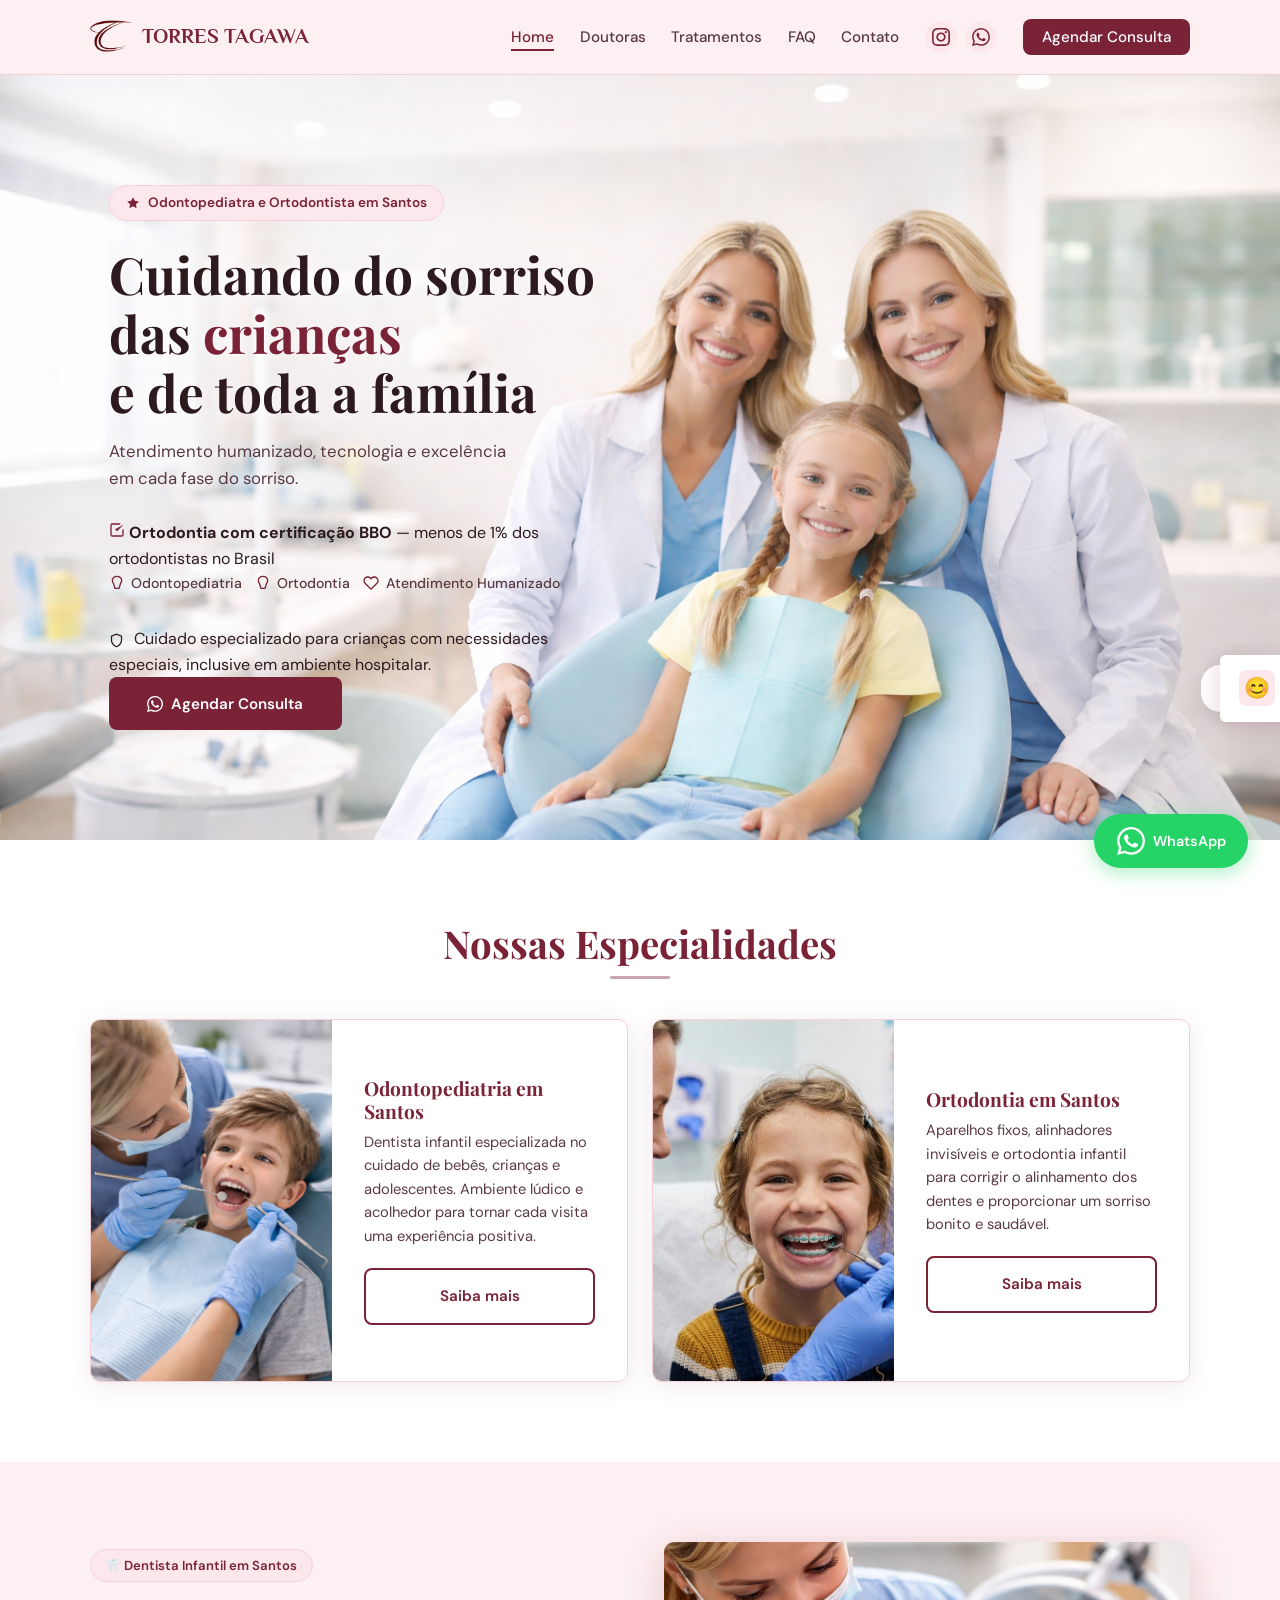
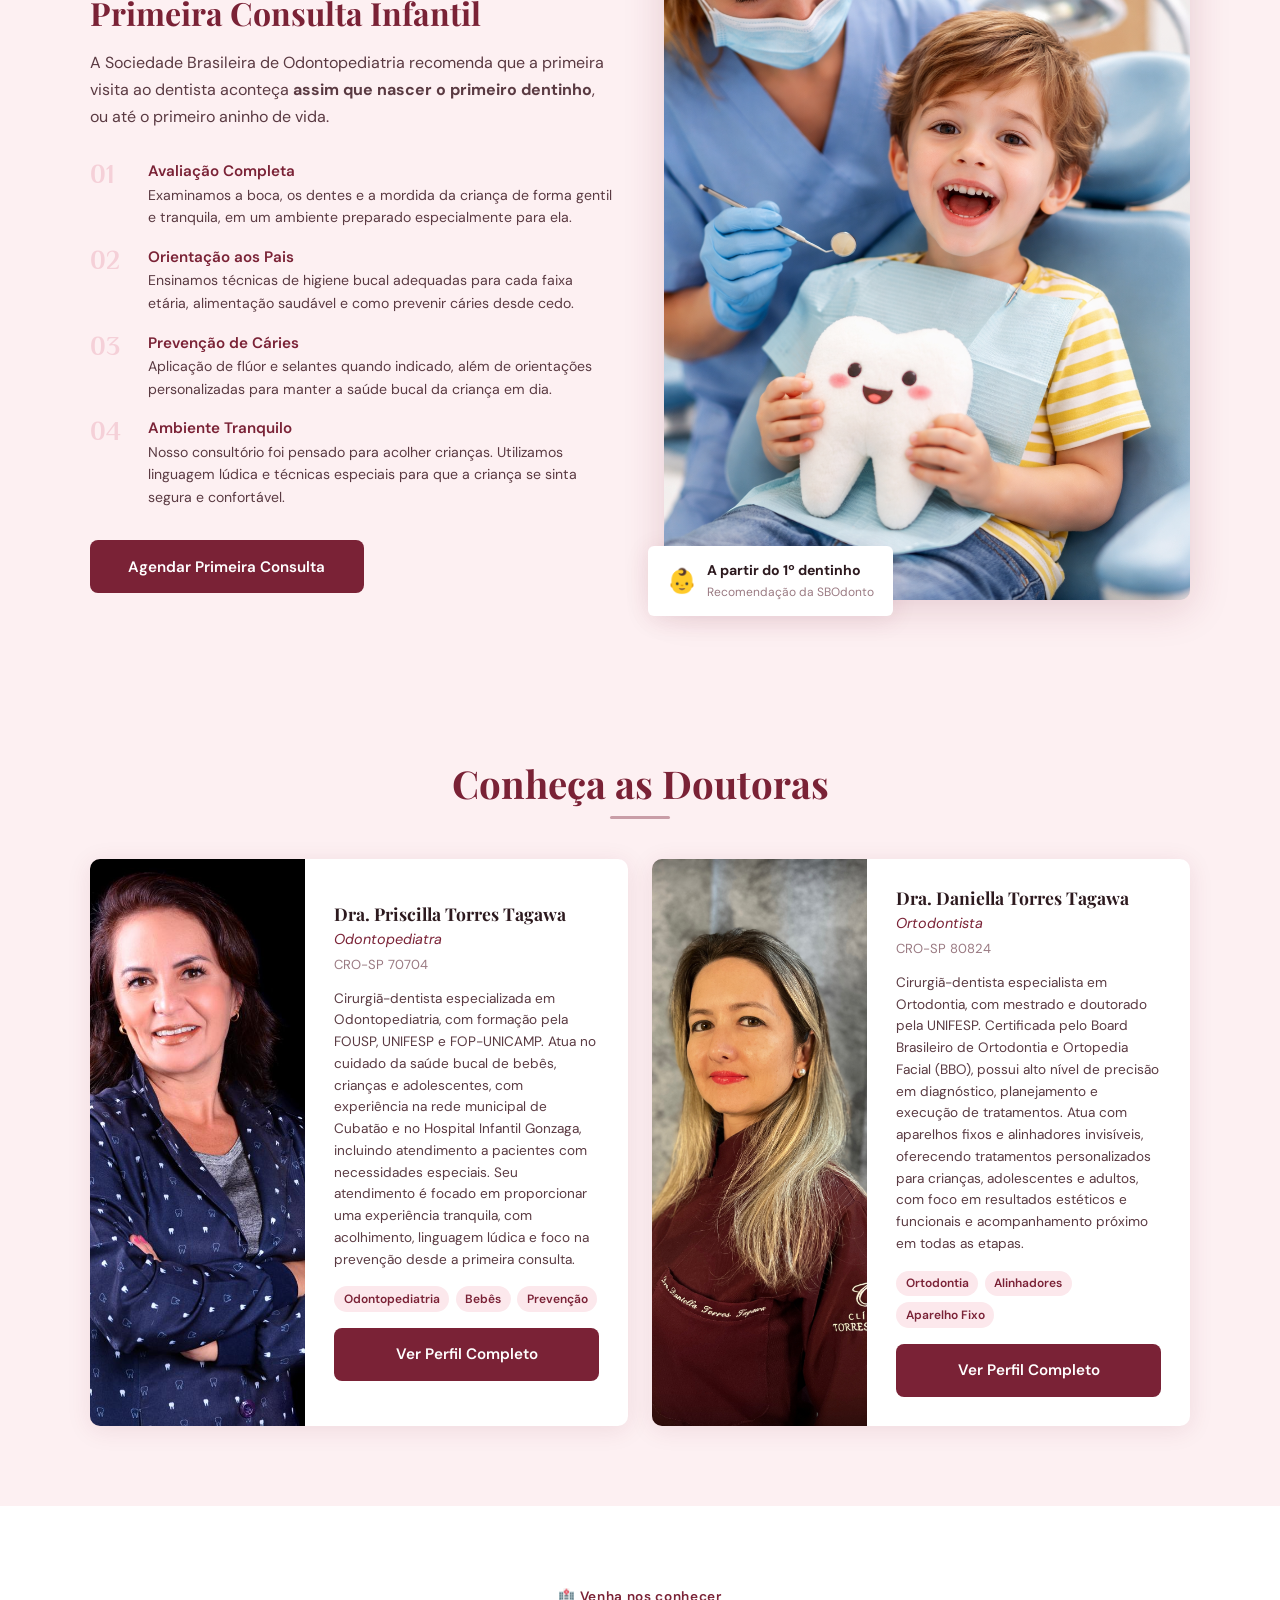
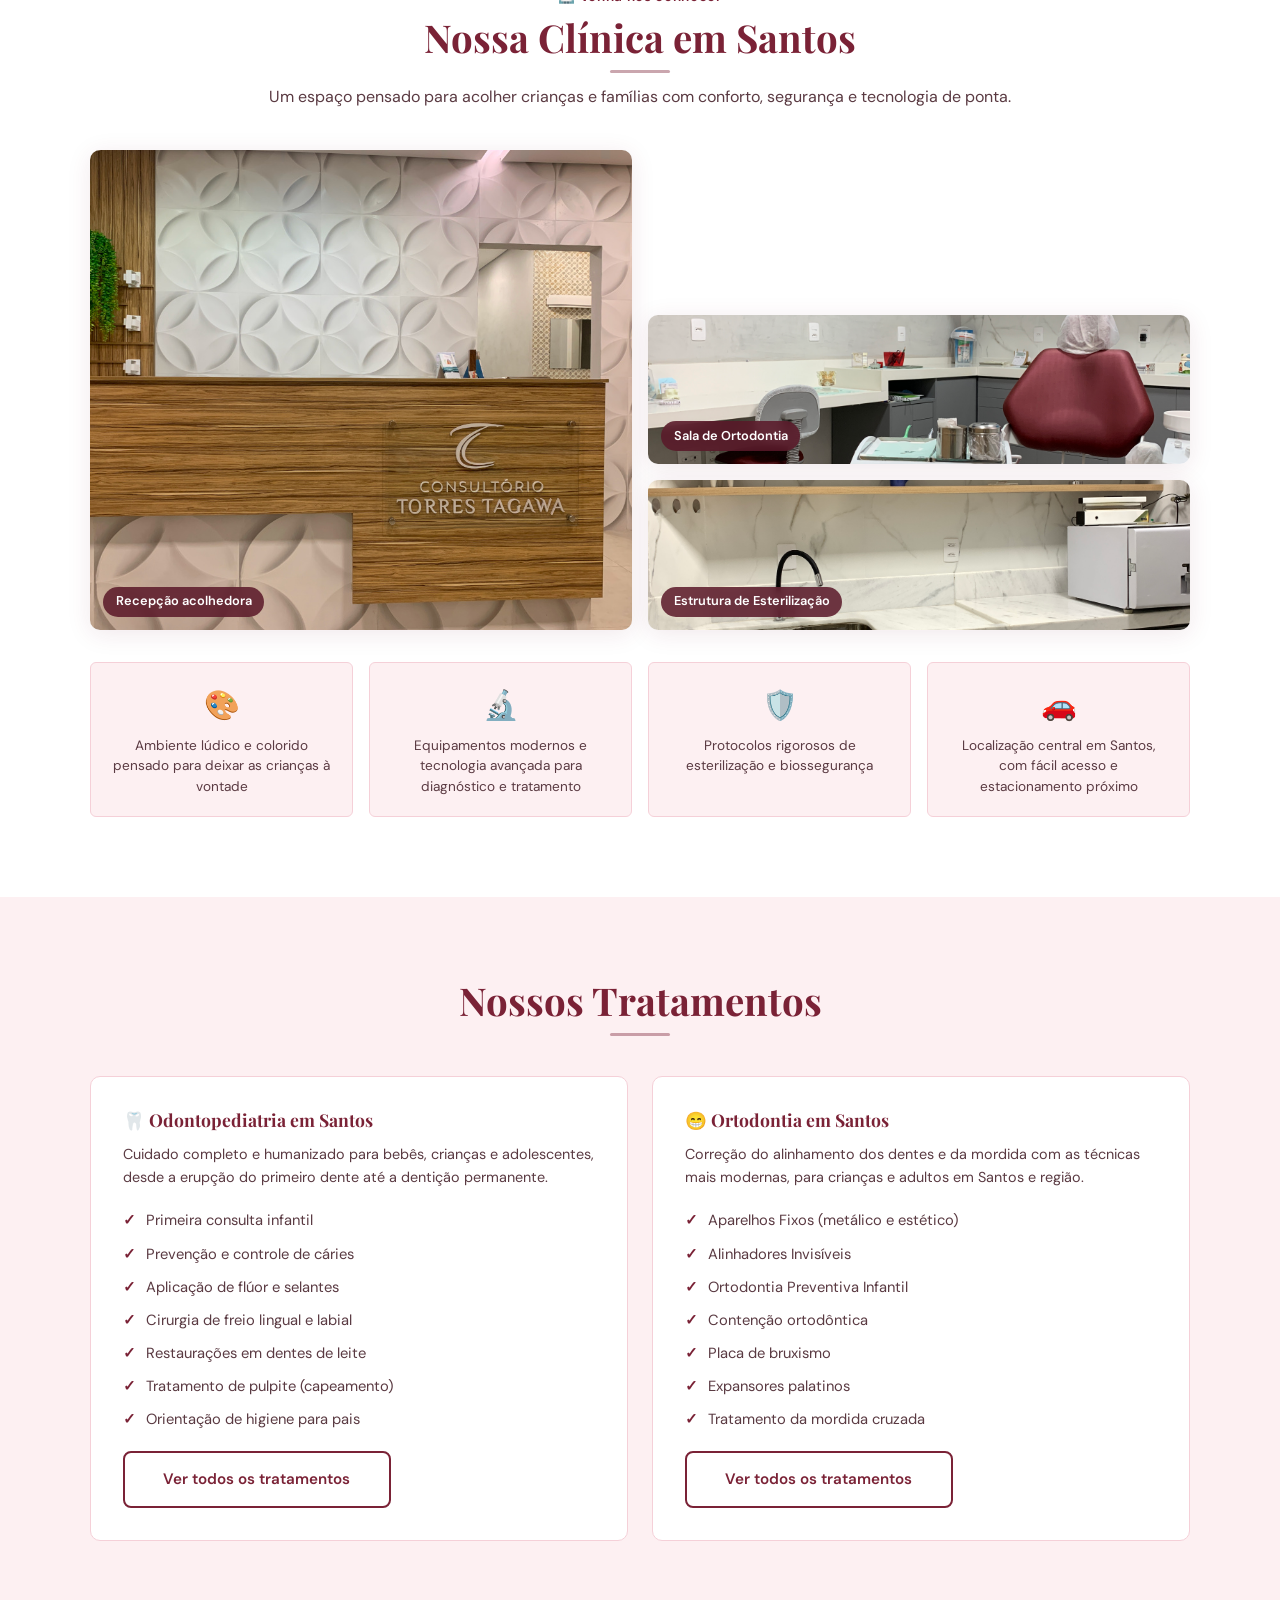
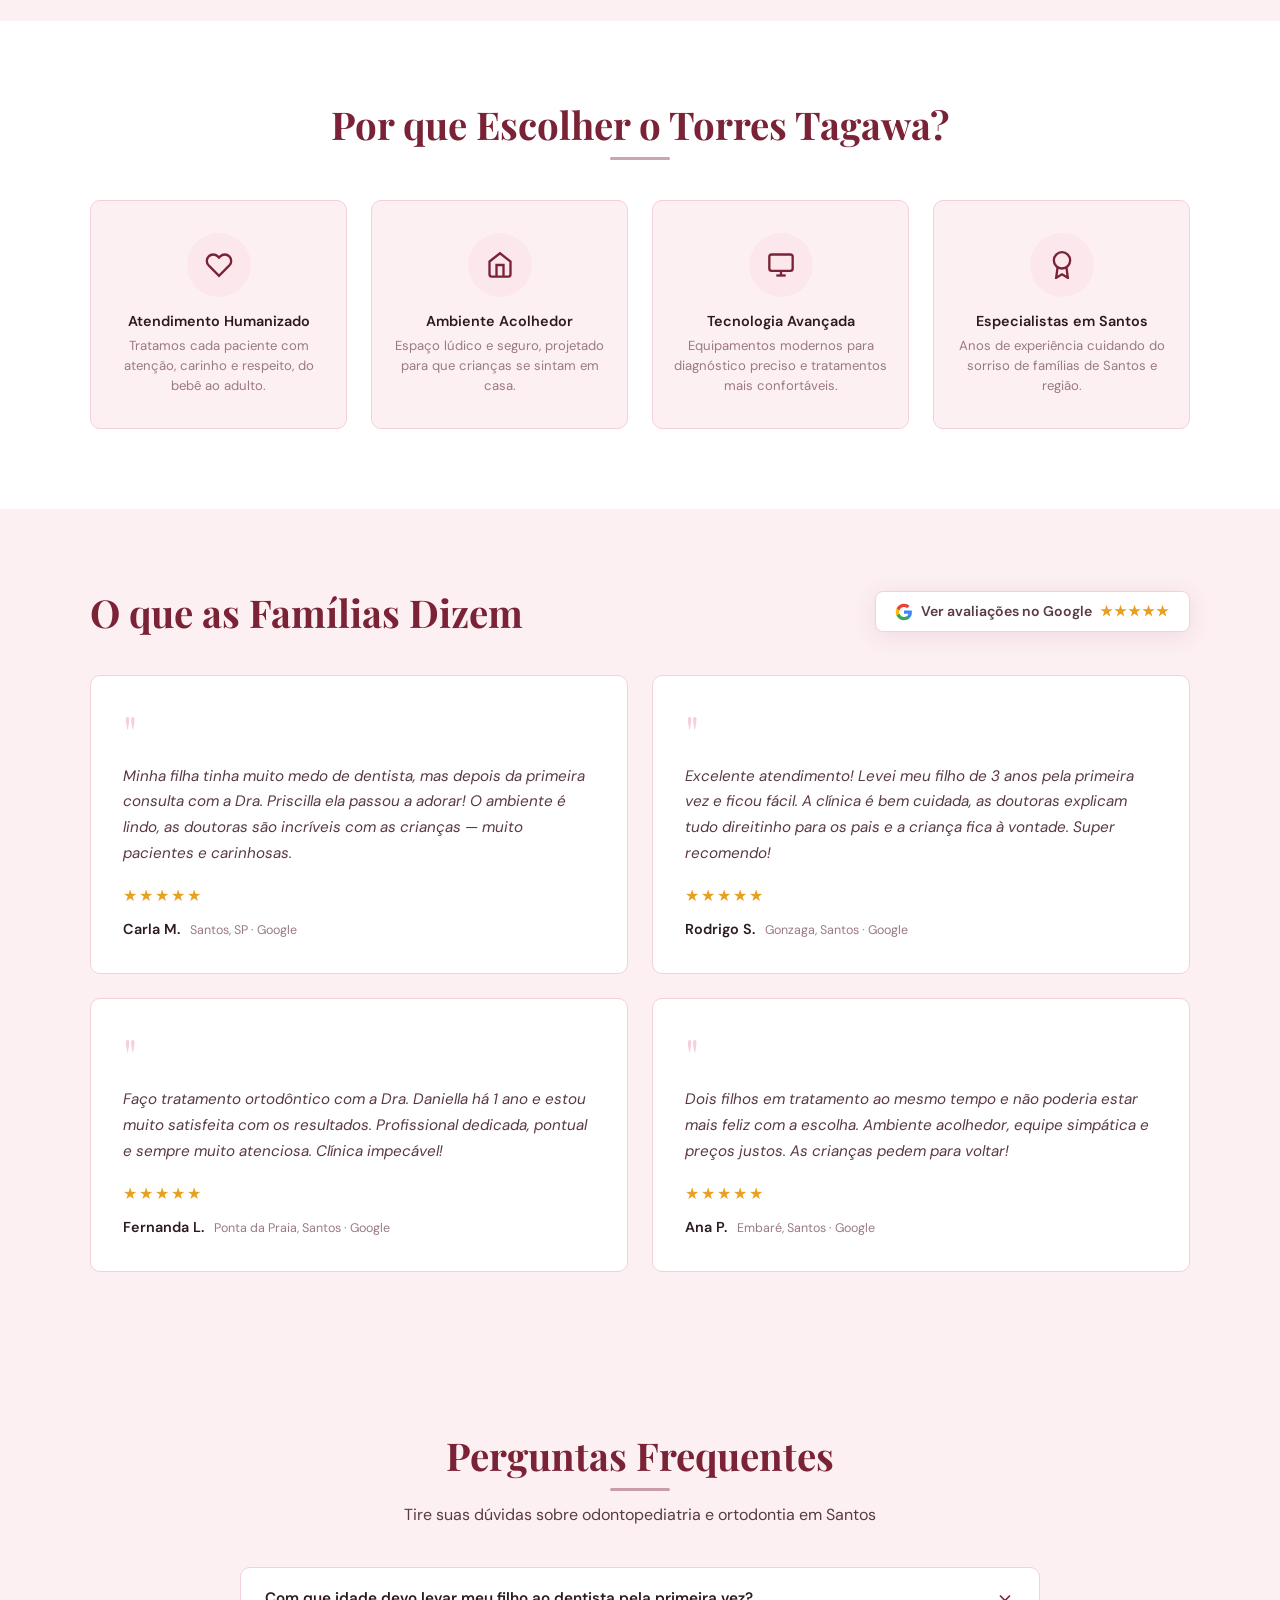
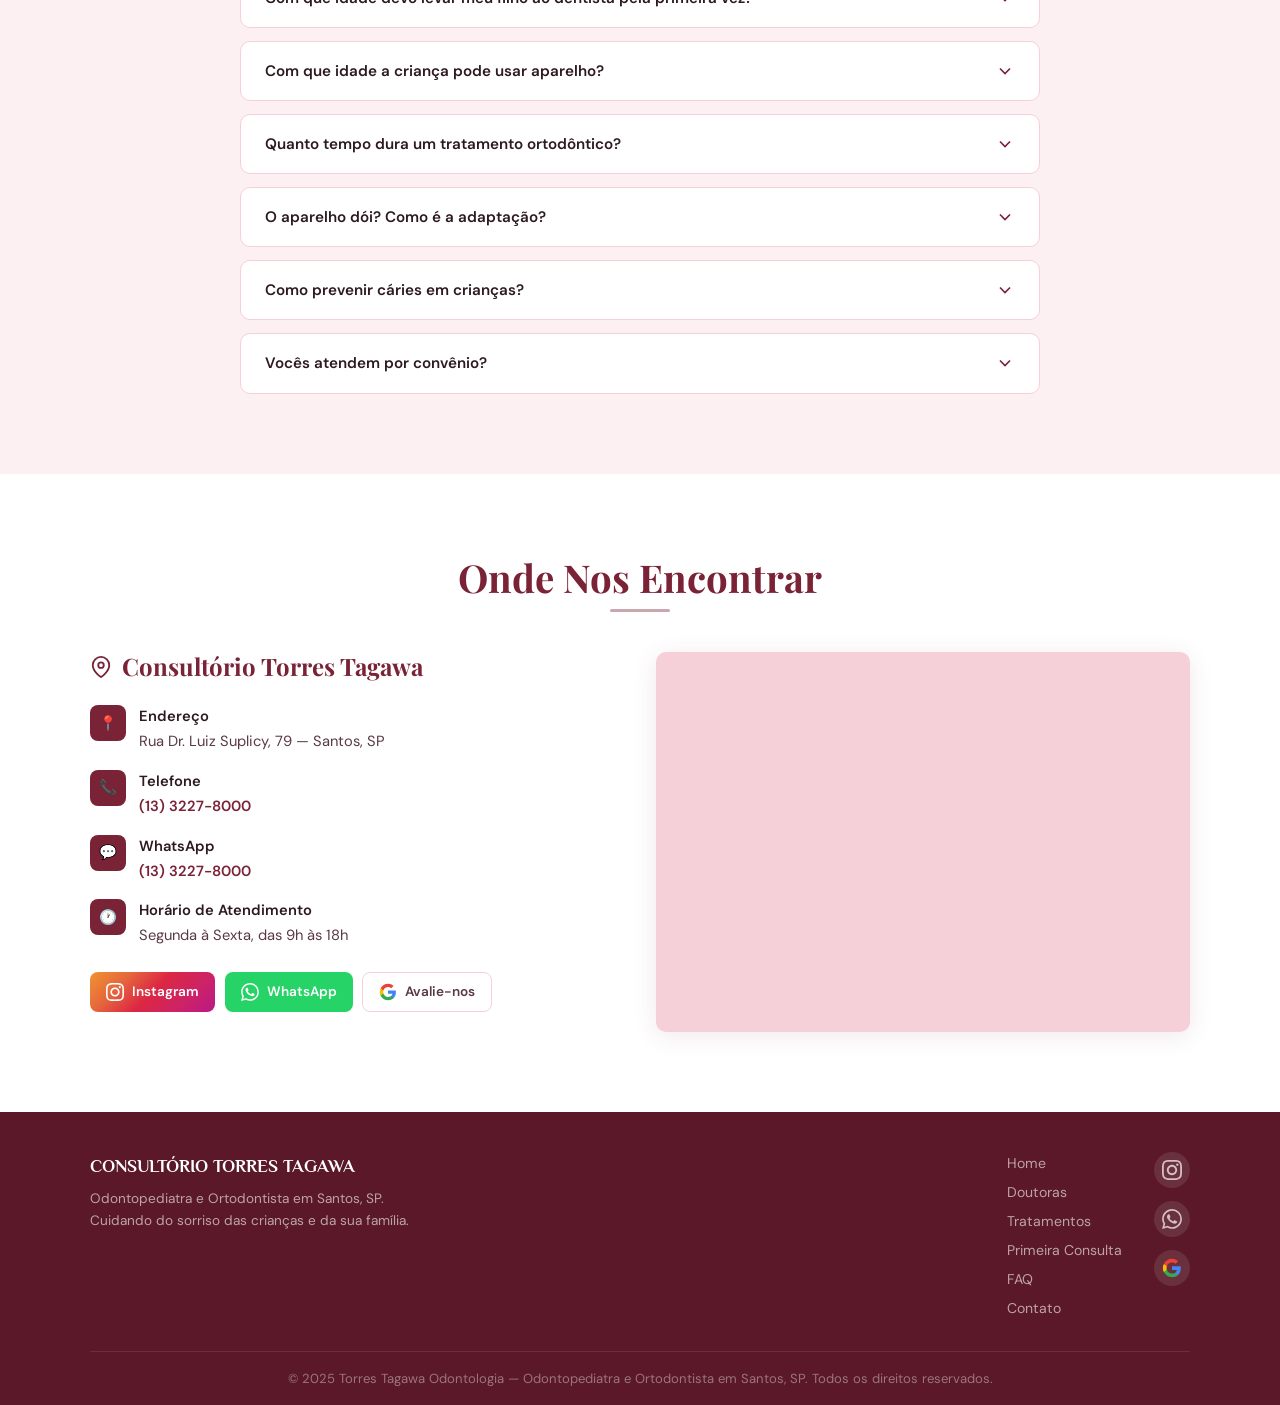
==== commit 280298a7: "Avaliação Substítuida por consulta" ====
--- a/index.html
+++ b/index.html
@@ -133,7 +133,7 @@
   <div class="hero-actions">
     <a href="https://wa.me/551332278000?text=Olá!%20Gostaria%20de%20agendar%20uma%20avaliação." target="_blank" rel="noopener" class="btn btn-primary">
       <svg width="16" height="16" viewBox="0 0 24 24" fill="currentColor"><path d="M17.472 14.382c-.297-.149-1.758-.867-2.03-.967-.273-.099-.471-.148-.67.15-.197.297-.767.966-.94 1.164-.173.199-.347.223-.644.075-.297-.15-1.255-.463-2.39-1.475-.883-.788-1.48-1.761-1.653-2.059-.173-.297-.018-.458.13-.606.134-.133.298-.347.446-.52.149-.174.198-.298.298-.497.099-.198.05-.371-.025-.52-.075-.149-.669-1.612-.916-2.207-.242-.579-.487-.5-.669-.51-.173-.008-.371-.01-.57-.01-.198 0-.52.074-.792.372-.272.297-1.04 1.016-1.04 2.479 0 1.462 1.065 2.875 1.213 3.074.149.198 2.096 3.2 5.077 4.487.709.306 1.262.489 1.694.625.712.227 1.36.195 1.871.118.571-.085 1.758-.719 2.006-1.413.248-.694.248-1.289.173-1.413-.074-.124-.272-.198-.57-.347m-5.421 7.403h-.004a9.87 9.87 0 0 1-5.031-1.378l-.361-.214-3.741.982.998-3.648-.235-.374a9.86 9.86 0 0 1-1.51-5.26c.001-5.45 4.436-9.884 9.888-9.884 2.64 0 5.122 1.03 6.988 2.898a9.825 9.825 0 0 1 2.893 6.994c-.003 5.45-4.437 9.884-9.885 9.884m8.413-18.297A11.815 11.815 0 0 0 12.05 0C5.495 0 .16 5.335.157 11.892c0 2.096.547 4.142 1.588 5.945L.057 24l6.305-1.654a11.882 11.882 0 0 0 5.683 1.448h.005c6.554 0 11.89-5.335 11.893-11.893a11.821 11.821 0 0 0-3.48-8.413Z"/></svg>
-      Agendar Avaliação
+      Agendar Consulta
     </a>
   </div>
 </div>
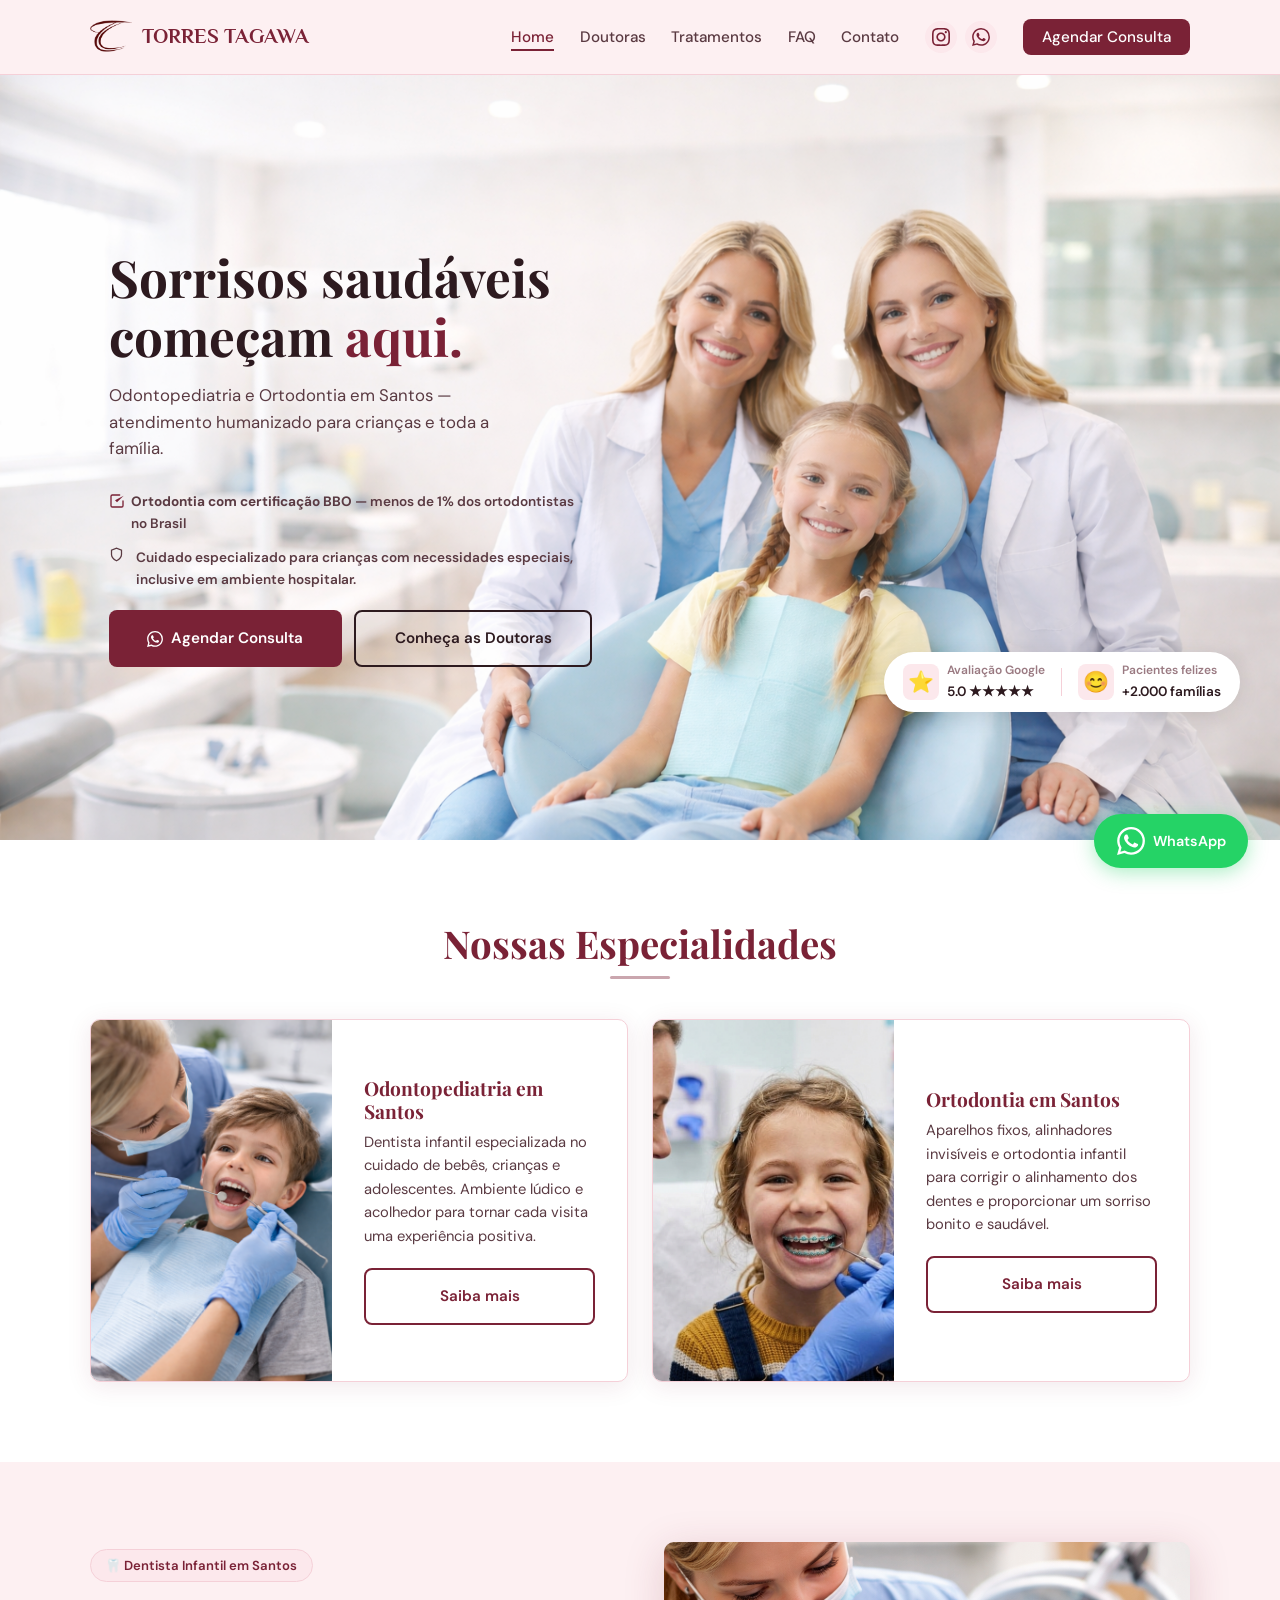
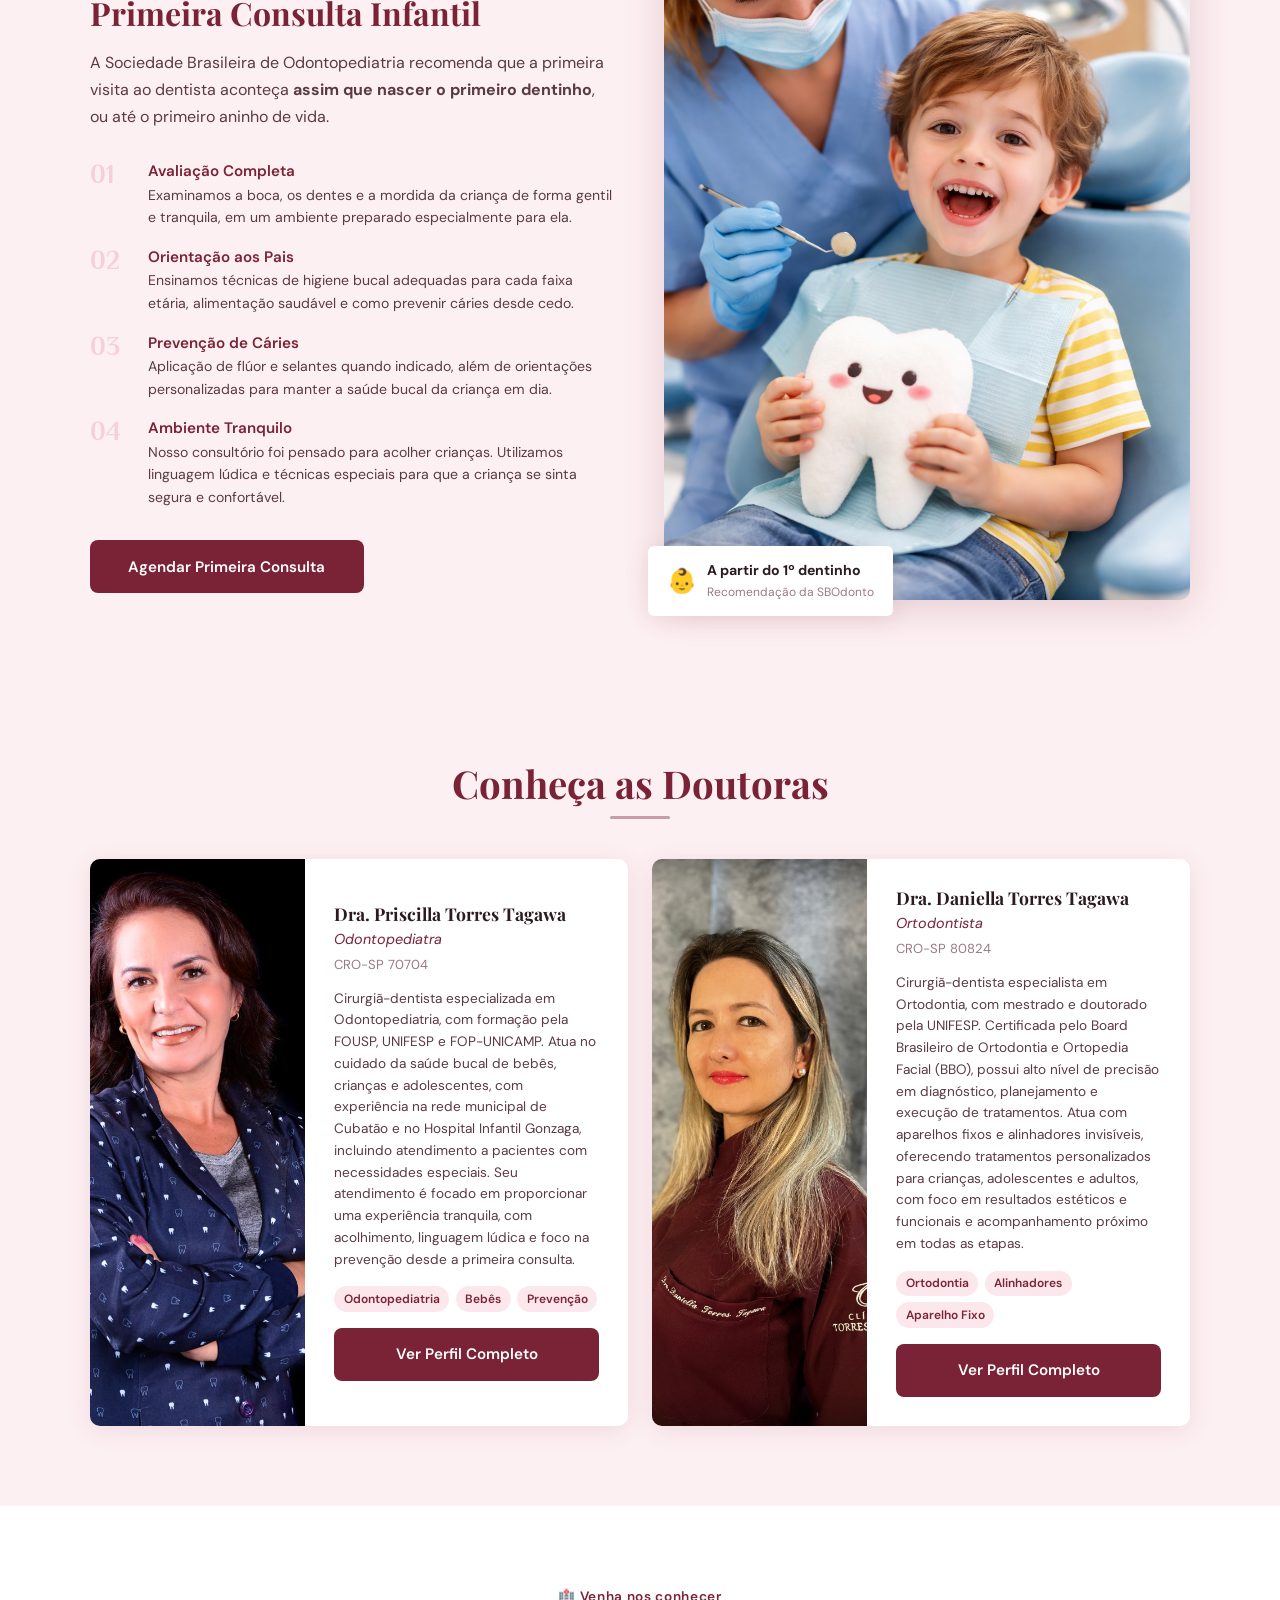
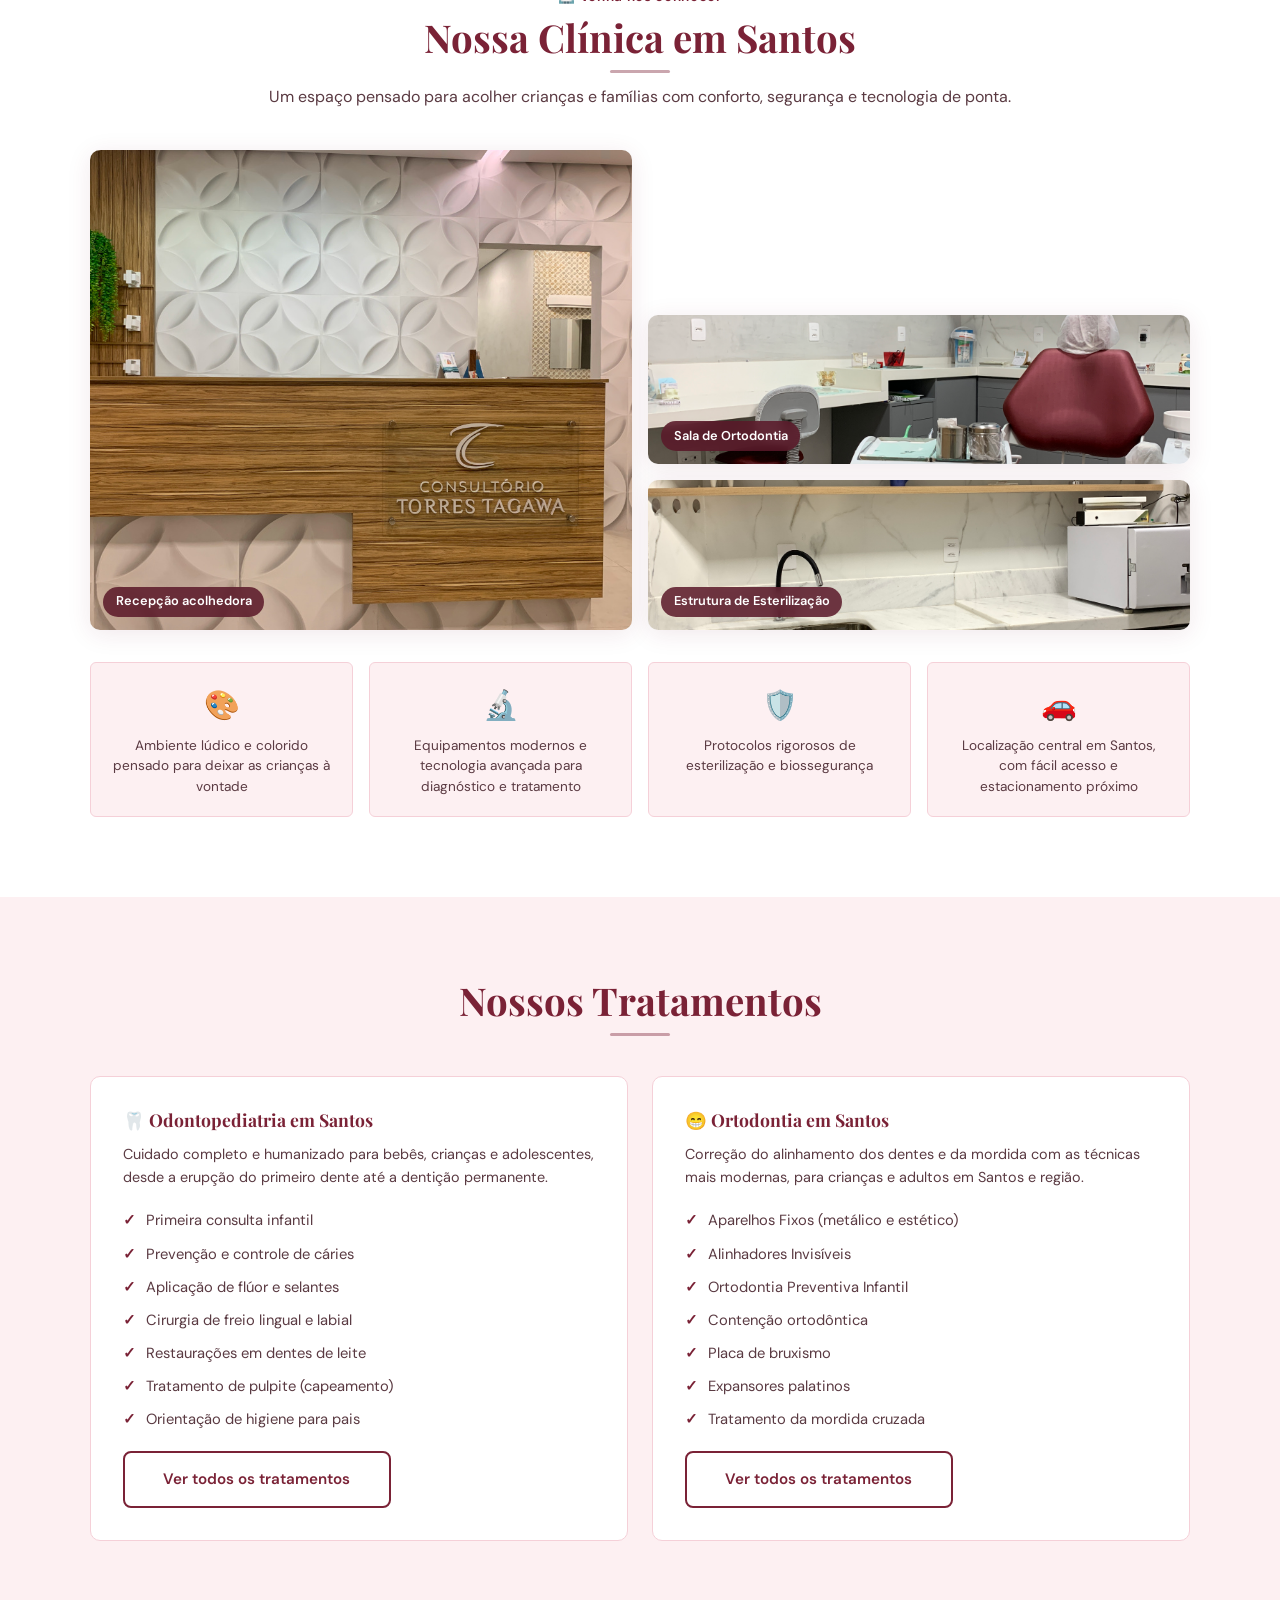
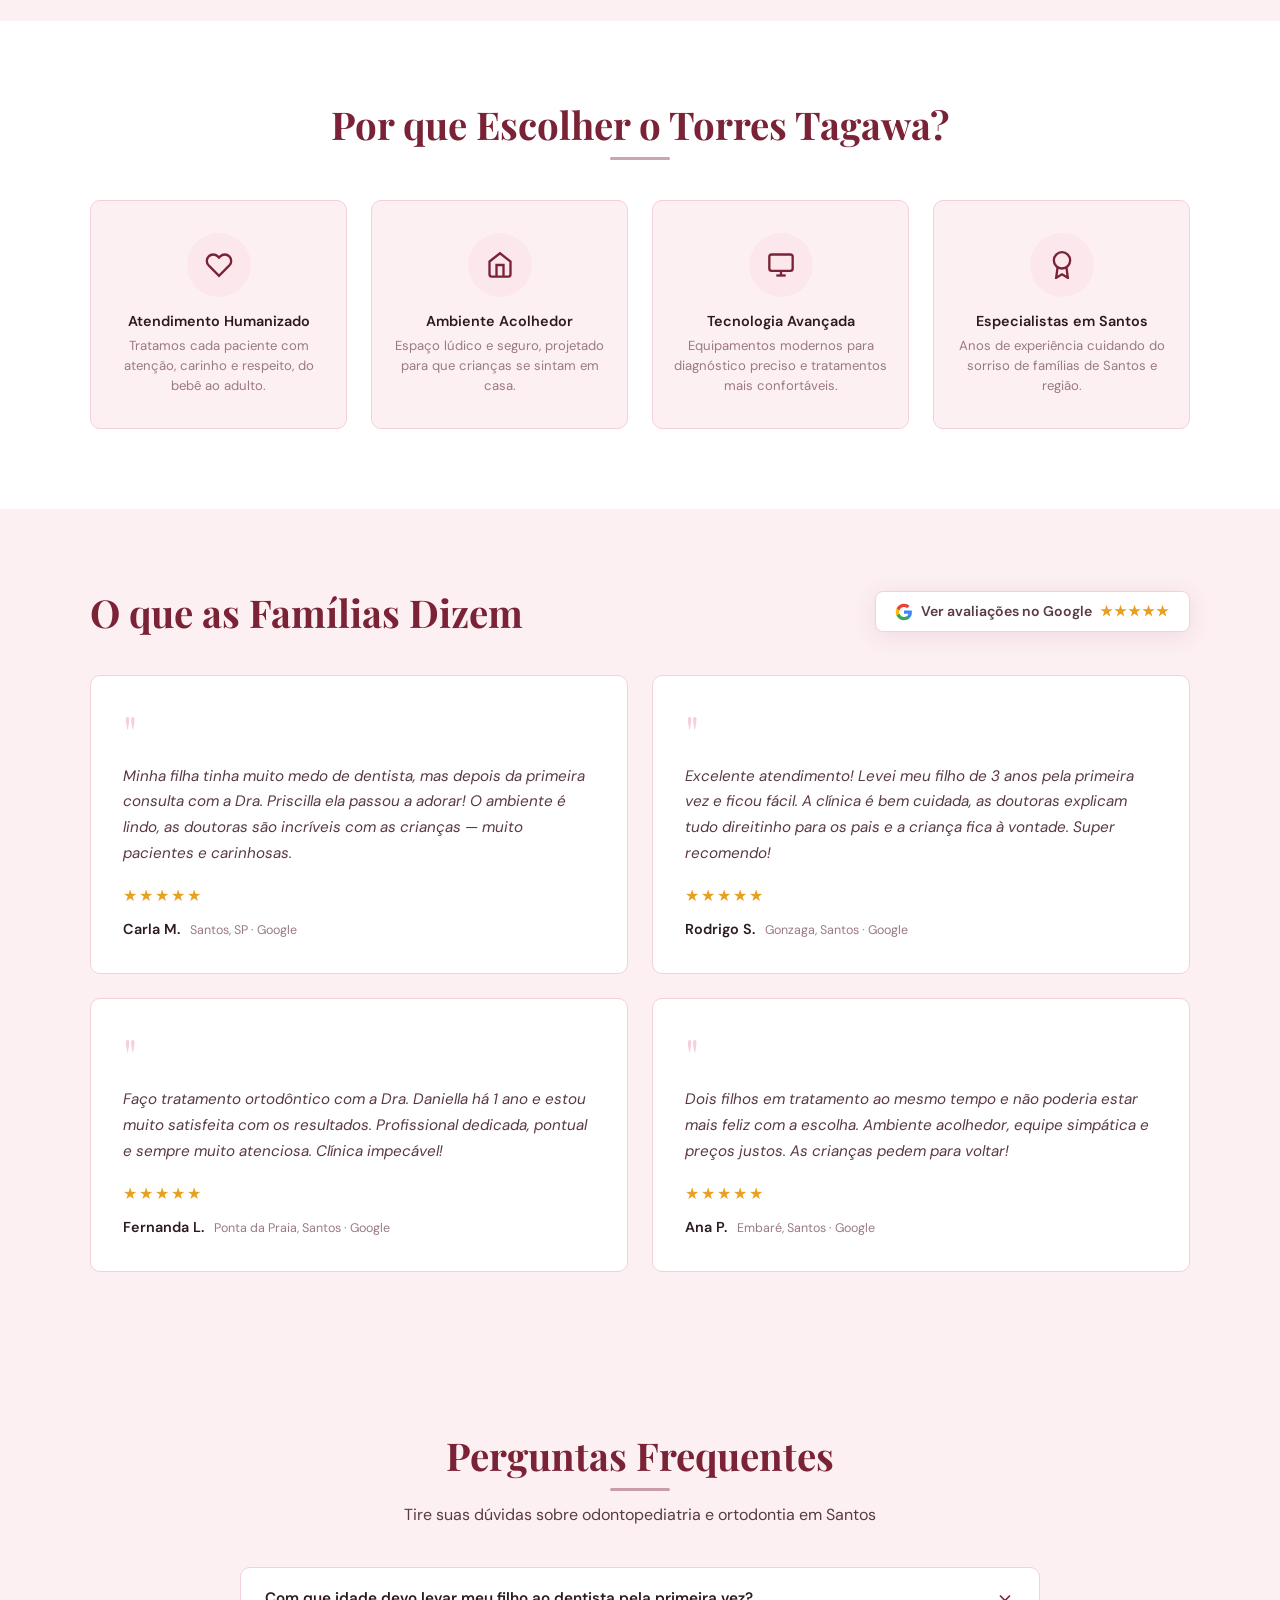
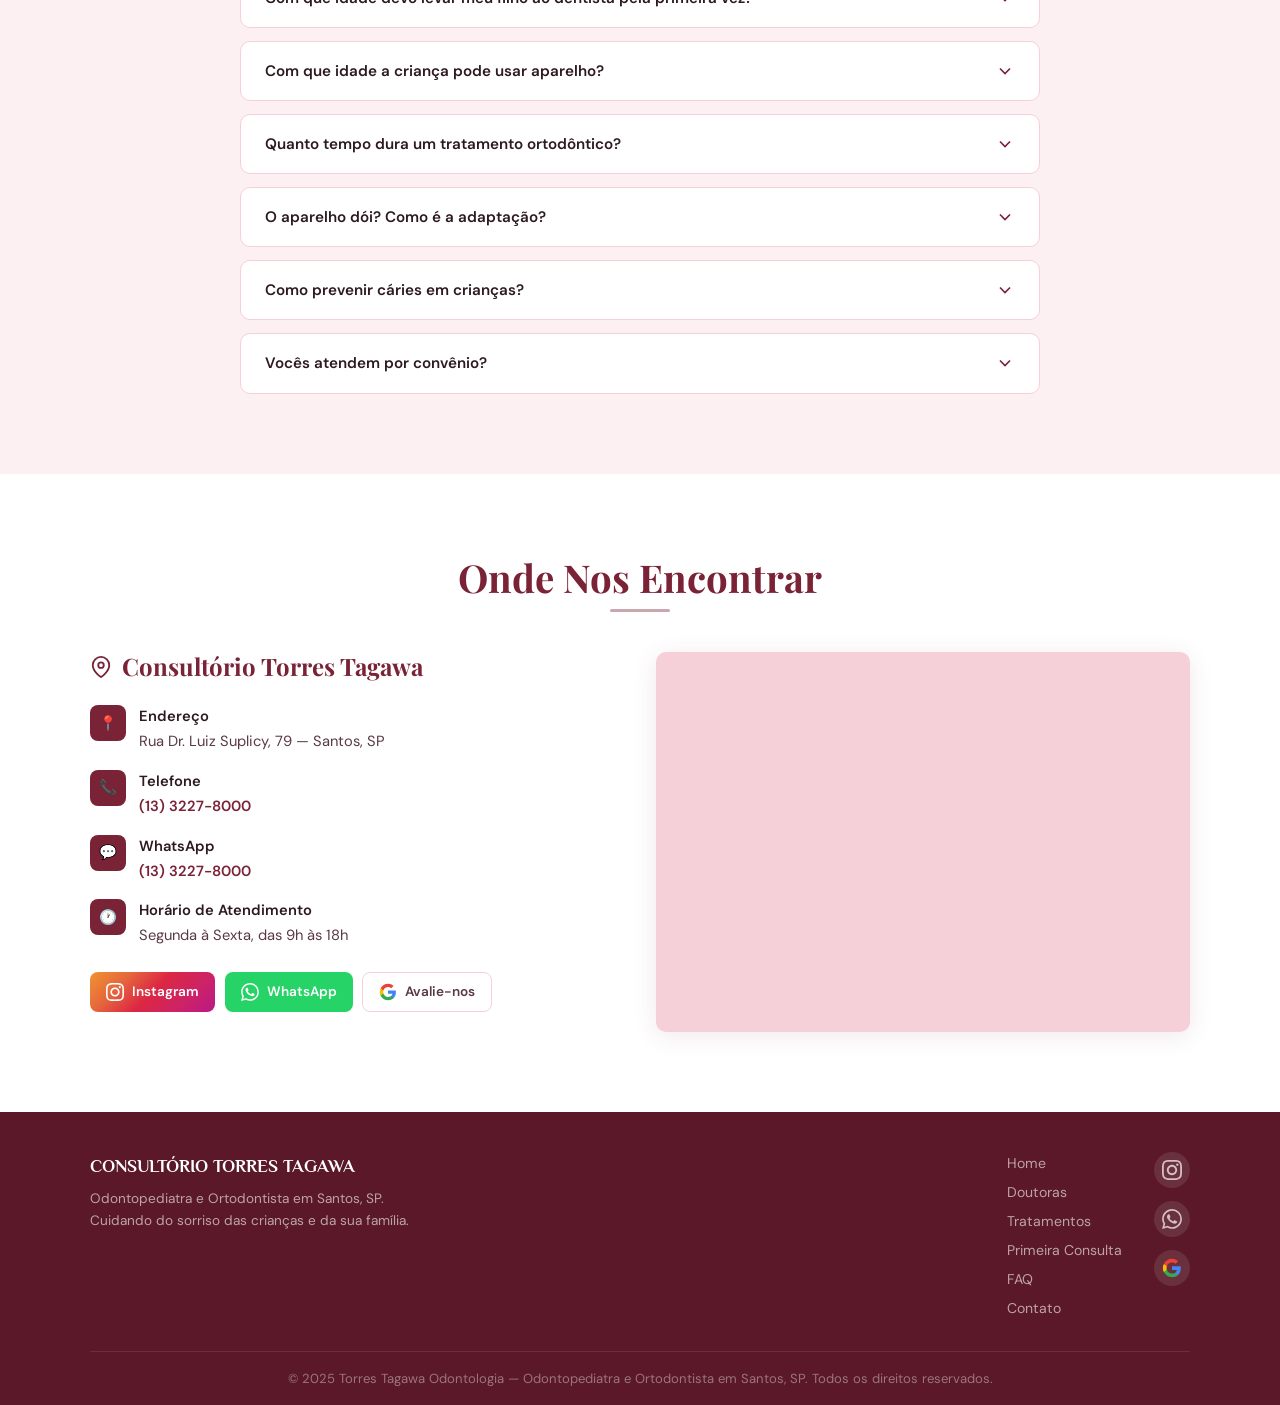
==== commit 0a066a37: "hero fixed" ====
--- a/index.html
+++ b/index.html
@@ -18,47 +18,7 @@
 <meta property="og:description" content="Especialistas em Odontopediatria e Ortodontia em Santos, SP. Atendimento humanizado para crianças e famílias." />
 <meta property="og:type" content="website" />
 <link rel="stylesheet" href="css/style.css" />
-<style>
-  .hero-floats-group {
-    display: flex;
-    align-items: center;
-    gap: 1rem;
-    background: var(--white);
-    border-radius: 50px;
-    padding: 0.6rem 1.2rem;
-    box-shadow: 0 4px 20px rgba(0,0,0,0.10);
-    position: absolute;
-    bottom: 8rem;
-    right: 2.5rem;
-    font-size: 0.88rem;
-    font-weight: 600;
-    color: var(--text-dark);
-    white-space: nowrap;
-    z-index: 10;
-  }
-  .hero-floats-group .hero-float {
-    display: flex;
-    align-items: center;
-    gap: 0.5rem;
-  }
-  .hero-floats-group .hero-float-icon {
-    font-size: 1.3rem;
-    line-height: 1;
-  }
-  .hero-float-divider {
-    width: 1px;
-    height: 28px;
-    background: var(--pink-mid);
-  }
-  @media (max-width: 600px) {
-    .hero-floats-group {
-      right: 1rem;
-      bottom: 6rem;
-      font-size: 0.78rem;
-      padding: 0.5rem 0.9rem;
-    }
-  }
-</style>
+
 </head>
 <body>
 <a href="https://wa.me/551332278000?text=Olá!%20Gostaria%20de%20agendar%20uma%20consulta." class="whatsapp-fixed" target="_blank" rel="noopener" aria-label="Fale pelo WhatsApp">
@@ -98,33 +58,14 @@
 <section id="hero">
 <div class="hero-bg"></div>
 <div class="hero-content">
-  <div class="hero-badge">
-    <svg width="14" height="14" viewBox="0 0 24 24" fill="currentColor"><path d="M12 2l3.09 6.26L22 9.27l-5 4.87 1.18 6.88L12 17.77l-6.18 3.25L7 14.14 2 9.27l6.91-1.01L12 2z"/></svg>
-    Odontopediatra e Ortodontista em Santos
-  </div>
   <h1 class="hero-title">
-    Cuidando do sorriso<br>
-    das <span>crianças</span><br>
-    e de toda a família
+    Sorrisos saudáveis<br>
+    começam <span>aqui.</span>
   </h1>
-  <p class="hero-subtitle">Atendimento humanizado, tecnologia e excelência em cada fase do sorriso.</p>
+  <p class="hero-subtitle">Odontopediatria e Ortodontia em Santos — atendimento humanizado para crianças e toda a família.</p>
   <div class="hero-highlight">
     <svg width="16" height="16" viewBox="0 0 24 24" fill="currentColor" style="color:var(--burgundy);flex-shrink:0;margin-top:2px"><path d="M9 11l3 3L22 4"/><path d="M21 12v7a2 2 0 0 1-2 2H5a2 2 0 0 1-2-2V5a2 2 0 0 1 2-2h11" fill="none" stroke="currentColor" stroke-width="2" stroke-linecap="round" stroke-linejoin="round"/></svg>
     <span><strong>Ortodontia com certificação BBO</strong> — menos de 1% dos ortodontistas no Brasil</span>
-  </div>
-  <div class="hero-tags">
-    <span class="hero-tag">
-      <svg width="16" height="16" viewBox="0 0 24 24" fill="none" stroke="currentColor" stroke-width="2"><path d="M12 2C8 2 5 5 5 8c0 2 1 4 2 5.5L9 20h6l2-6.5C18 12 19 10 19 8c0-3-3-6-7-6z"/></svg>
-      Odontopediatria
-    </span>
-    <span class="hero-tag">
-      <svg width="16" height="16" viewBox="0 0 24 24" fill="none" stroke="currentColor" stroke-width="2"><path d="M12 2C8 2 5 5 5 8c0 2 1 4 2 5.5L9 20h6l2-6.5C18 12 19 10 19 8c0-3-3-6-7-6z"/></svg>
-      Ortodontia
-    </span>
-    <span class="hero-tag">
-      <svg width="16" height="16" viewBox="0 0 24 24" fill="none" stroke="currentColor" stroke-width="2"><path d="M20.84 4.61a5.5 5.5 0 0 0-7.78 0L12 5.67l-1.06-1.06a5.5 5.5 0 0 0-7.78 7.78l1.06 1.06L12 21.23l7.78-7.78 1.06-1.06a5.5 5.5 0 0 0 0-7.78z"/></svg>
-      Atendimento Humanizado
-    </span>
   </div>
   <p class="hero-extra">
     <svg width="15" height="15" viewBox="0 0 24 24" fill="none" stroke="currentColor" stroke-width="2" style="vertical-align:middle;margin-right:6px;flex-shrink:0"><path d="M12 22s8-4 8-10V5l-8-3-8 3v7c0 6 8 10 8 10z"/></svg>
@@ -134,6 +75,9 @@
     <a href="https://wa.me/551332278000?text=Olá!%20Gostaria%20de%20agendar%20uma%20avaliação." target="_blank" rel="noopener" class="btn btn-primary">
       <svg width="16" height="16" viewBox="0 0 24 24" fill="currentColor"><path d="M17.472 14.382c-.297-.149-1.758-.867-2.03-.967-.273-.099-.471-.148-.67.15-.197.297-.767.966-.94 1.164-.173.199-.347.223-.644.075-.297-.15-1.255-.463-2.39-1.475-.883-.788-1.48-1.761-1.653-2.059-.173-.297-.018-.458.13-.606.134-.133.298-.347.446-.52.149-.174.198-.298.298-.497.099-.198.05-.371-.025-.52-.075-.149-.669-1.612-.916-2.207-.242-.579-.487-.5-.669-.51-.173-.008-.371-.01-.57-.01-.198 0-.52.074-.792.372-.272.297-1.04 1.016-1.04 2.479 0 1.462 1.065 2.875 1.213 3.074.149.198 2.096 3.2 5.077 4.487.709.306 1.262.489 1.694.625.712.227 1.36.195 1.871.118.571-.085 1.758-.719 2.006-1.413.248-.694.248-1.289.173-1.413-.074-.124-.272-.198-.57-.347m-5.421 7.403h-.004a9.87 9.87 0 0 1-5.031-1.378l-.361-.214-3.741.982.998-3.648-.235-.374a9.86 9.86 0 0 1-1.51-5.26c.001-5.45 4.436-9.884 9.888-9.884 2.64 0 5.122 1.03 6.988 2.898a9.825 9.825 0 0 1 2.893 6.994c-.003 5.45-4.437 9.884-9.885 9.884m8.413-18.297A11.815 11.815 0 0 0 12.05 0C5.495 0 .16 5.335.157 11.892c0 2.096.547 4.142 1.588 5.945L.057 24l6.305-1.654a11.882 11.882 0 0 0 5.683 1.448h.005c6.554 0 11.89-5.335 11.893-11.893a11.821 11.821 0 0 0-3.48-8.413Z"/></svg>
       Agendar Consulta
+    </a>
+    <a href="pages/doctors.html" class="btn btn-outline">
+      Conheça as Doutoras
     </a>
   </div>
 </div>
@@ -155,7 +99,6 @@
   </div>
 </div>
 </section>
-
 <section id="specialties" class="section">
 <div class="section-inner">
 <h2 class="section-title">Nossas Especialidades</h2>
--- a/css/style.css
+++ b/css/style.css
@@ -365,6 +365,30 @@
   text-shadow: 0 1px 8px rgba(255,255,255,0.9);
 }
 
+.hero-highlight {
+  display: flex;
+  align-items: flex-start;
+  gap: 0.4rem;
+  font-size: 0.85rem;
+  font-weight: 600;
+  color: var(--text-mid);
+  margin-top: 1.2rem;
+  margin-bottom: 0;
+  max-width: 480px;
+}
+
+.hero-extra {
+  display: flex;
+  align-items: flex-start;
+  gap: 0.4rem;
+  font-size: 0.85rem;
+  font-weight: 600;
+  color: var(--text-mid);
+  margin-top: 0.8rem;
+  margin-bottom: 0;
+  max-width: 480px;
+}
+
 .hero-tags {
   display: flex;
   flex-wrap: wrap;
@@ -387,6 +411,7 @@
   display: flex;
   flex-wrap: wrap;
   gap: 0.8rem;
+  margin-top: 1.2rem;
 }
 
 .hero-float {
@@ -416,6 +441,66 @@
   align-items: center;
   justify-content: center;
   font-size: 1.1rem;
+}
+
+/* ======================================================
+   Hero Float Group
+====================================================== */
+.hero-floats-group {
+  display: flex;
+  flex-direction: row;
+  align-items: center;
+  gap: 1rem;
+  background: var(--white);
+  border-radius: 50px;
+  padding: 0.6rem 1.2rem;
+  box-shadow: 0 4px 20px rgba(0,0,0,0.10);
+  position: absolute;
+  bottom: 8rem;
+  right: 2.5rem;
+  font-size: 0.88rem;
+  font-weight: 600;
+  color: var(--text-dark);
+  white-space: nowrap;
+  z-index: 10;
+  width: auto;
+}
+
+.hero-floats-group .hero-float {
+  display: flex;
+  flex-direction: row;
+  align-items: center;
+  gap: 0.5rem;
+  position: static;
+  background: transparent;
+  box-shadow: none;
+  padding: 0;
+  animation: none;
+}
+
+.hero-floats-group .hero-float-icon {
+  font-size: 1.3rem;
+  line-height: 1;
+}
+
+.hero-float-divider {
+  width: 1px;
+  height: 28px;
+  background: var(--pink-mid);
+  flex-shrink: 0;
+}
+
+#hero .btn-outline {
+  background: rgba(255,255,255,0.15);
+  border-color: var(--text-dark);
+  color: var(--text-dark);
+  backdrop-filter: blur(4px);
+}
+
+#hero .btn-outline:hover {
+  background: var(--white);
+  border-color: var(--white);
+  color: var(--burgundy);
 }
 
 /* ======================================================
@@ -680,7 +765,7 @@
 }
 
 /* ======================================================
-   Nossa Clínica — FIXED IMAGE SIZING
+   Nossa Clínica
 ====================================================== */
 #clinica { background: var(--white); }
 
@@ -1301,6 +1386,7 @@
   .hero-actions { justify-content: center; }
   .hero-subtitle { margin: 0 auto 1.8rem; }
   .hero-float-1, .hero-float-2 { display: none; }
+  .hero-floats-group { display: none; }
 
   .specialties-grid,
   .doctors-grid,
@@ -1315,9 +1401,7 @@
     height: auto;
   }
 
-  .clinica-main {
-    height: 280px;
-  }
+  .clinica-main { height: 280px; }
 
   .clinica-side {
     grid-template-rows: unset;
@@ -1361,9 +1445,7 @@
     height: auto;
   }
 
-  .clinica-side .clinica-card {
-    height: 160px;
-  }
+  .clinica-side .clinica-card { height: 160px; }
 
   .clinica-features { grid-template-columns: repeat(2, 1fr); }
 
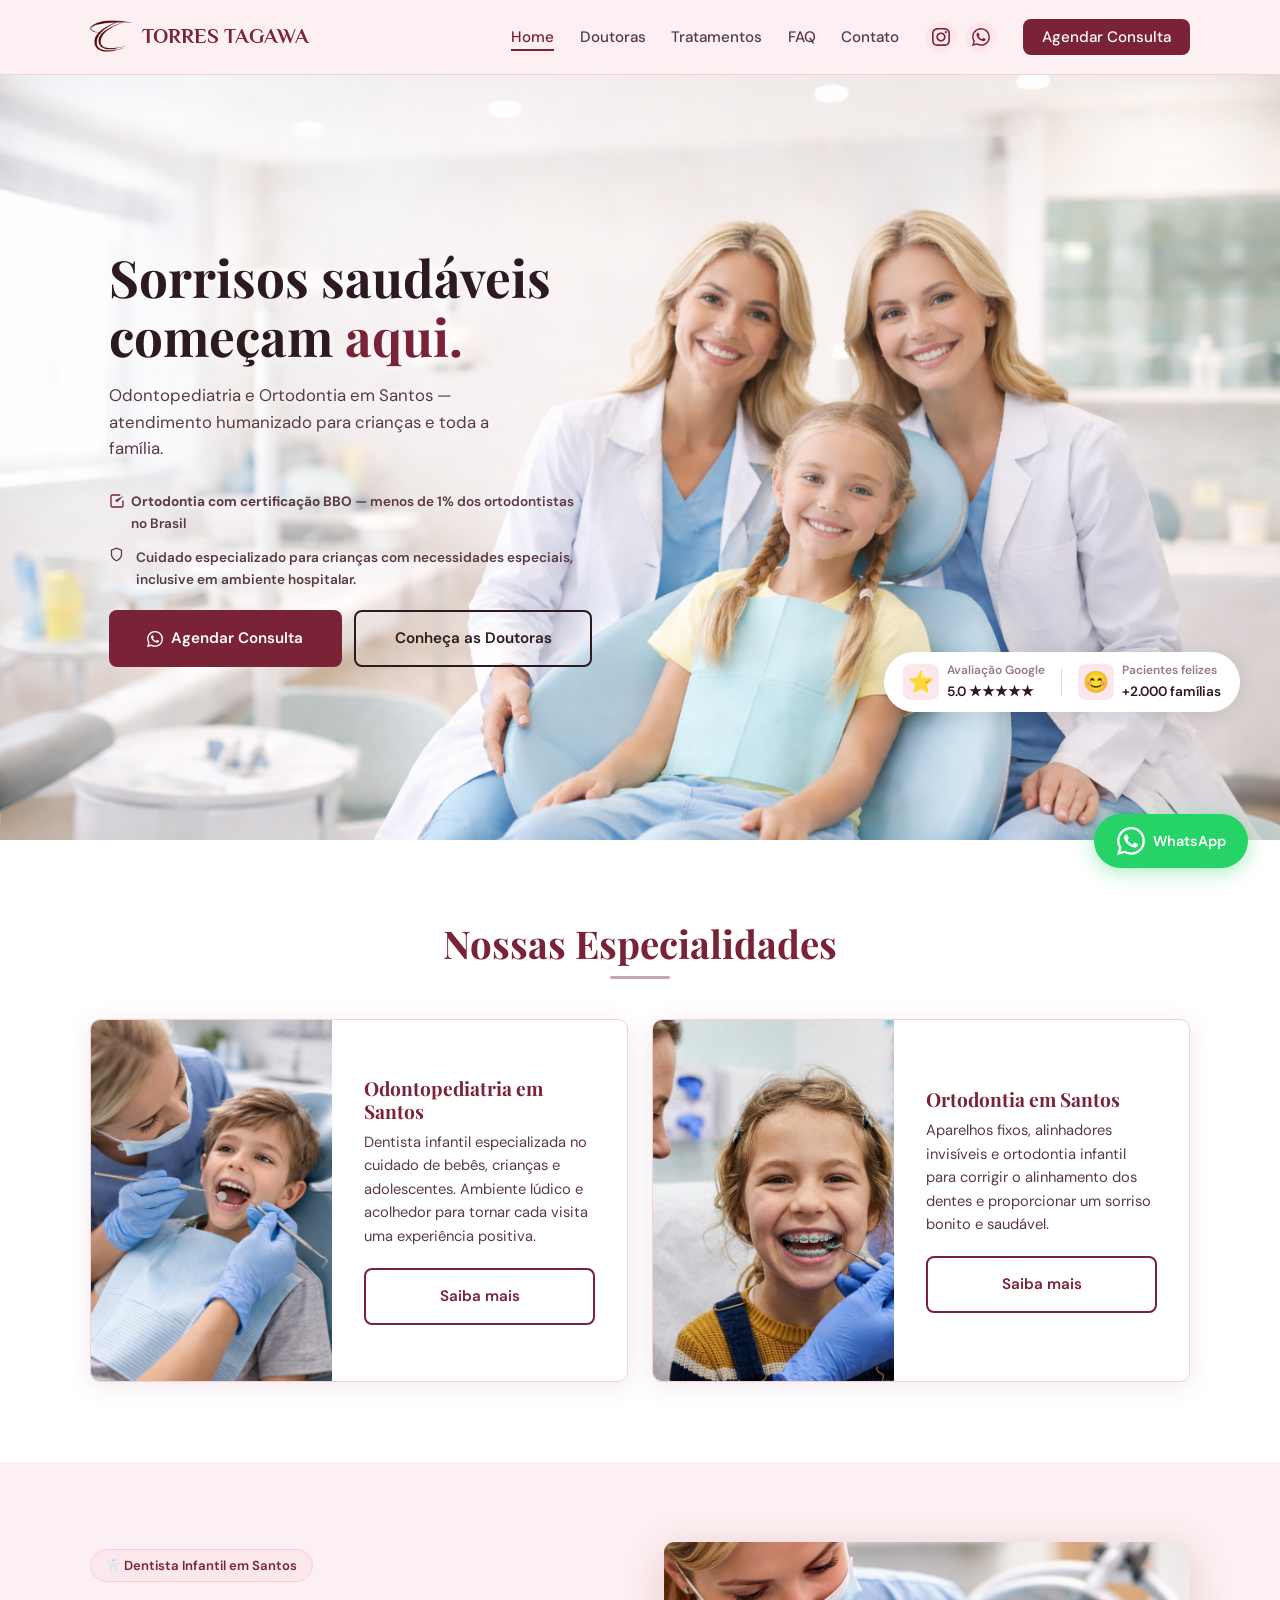
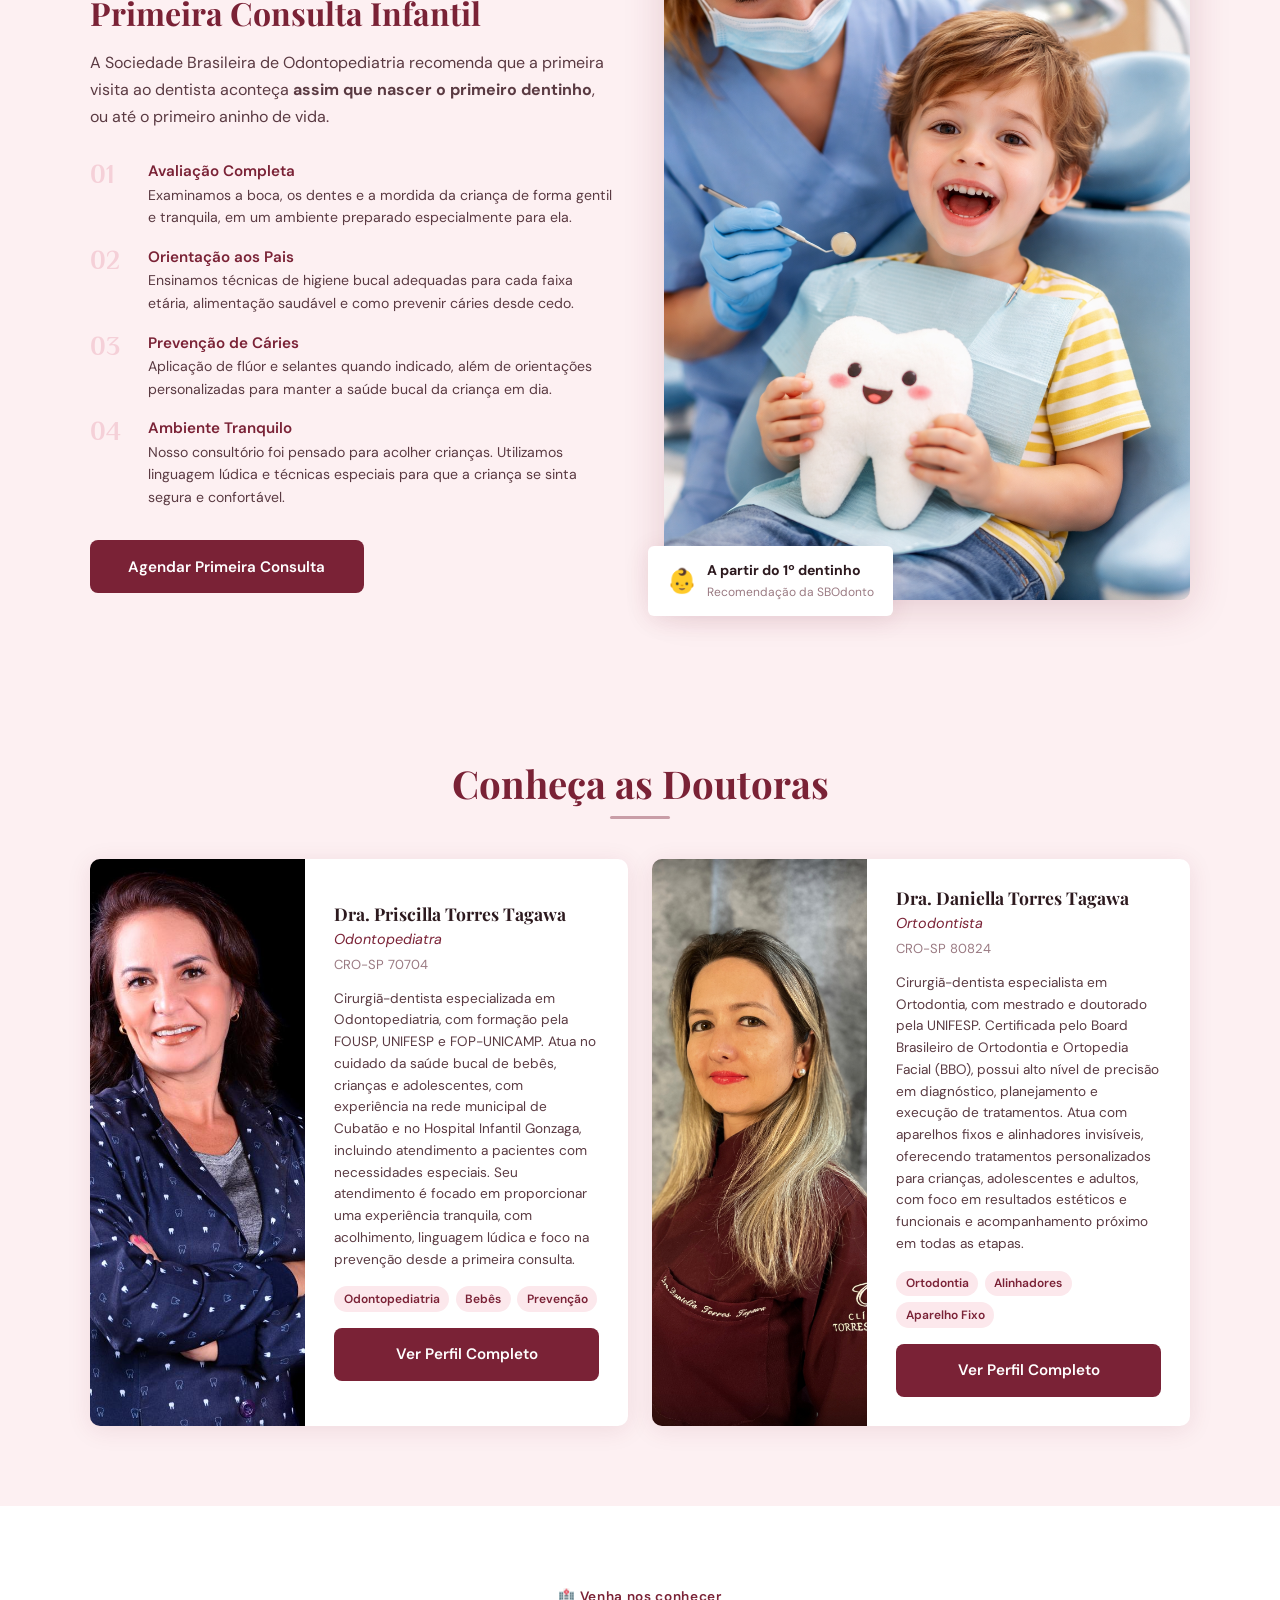
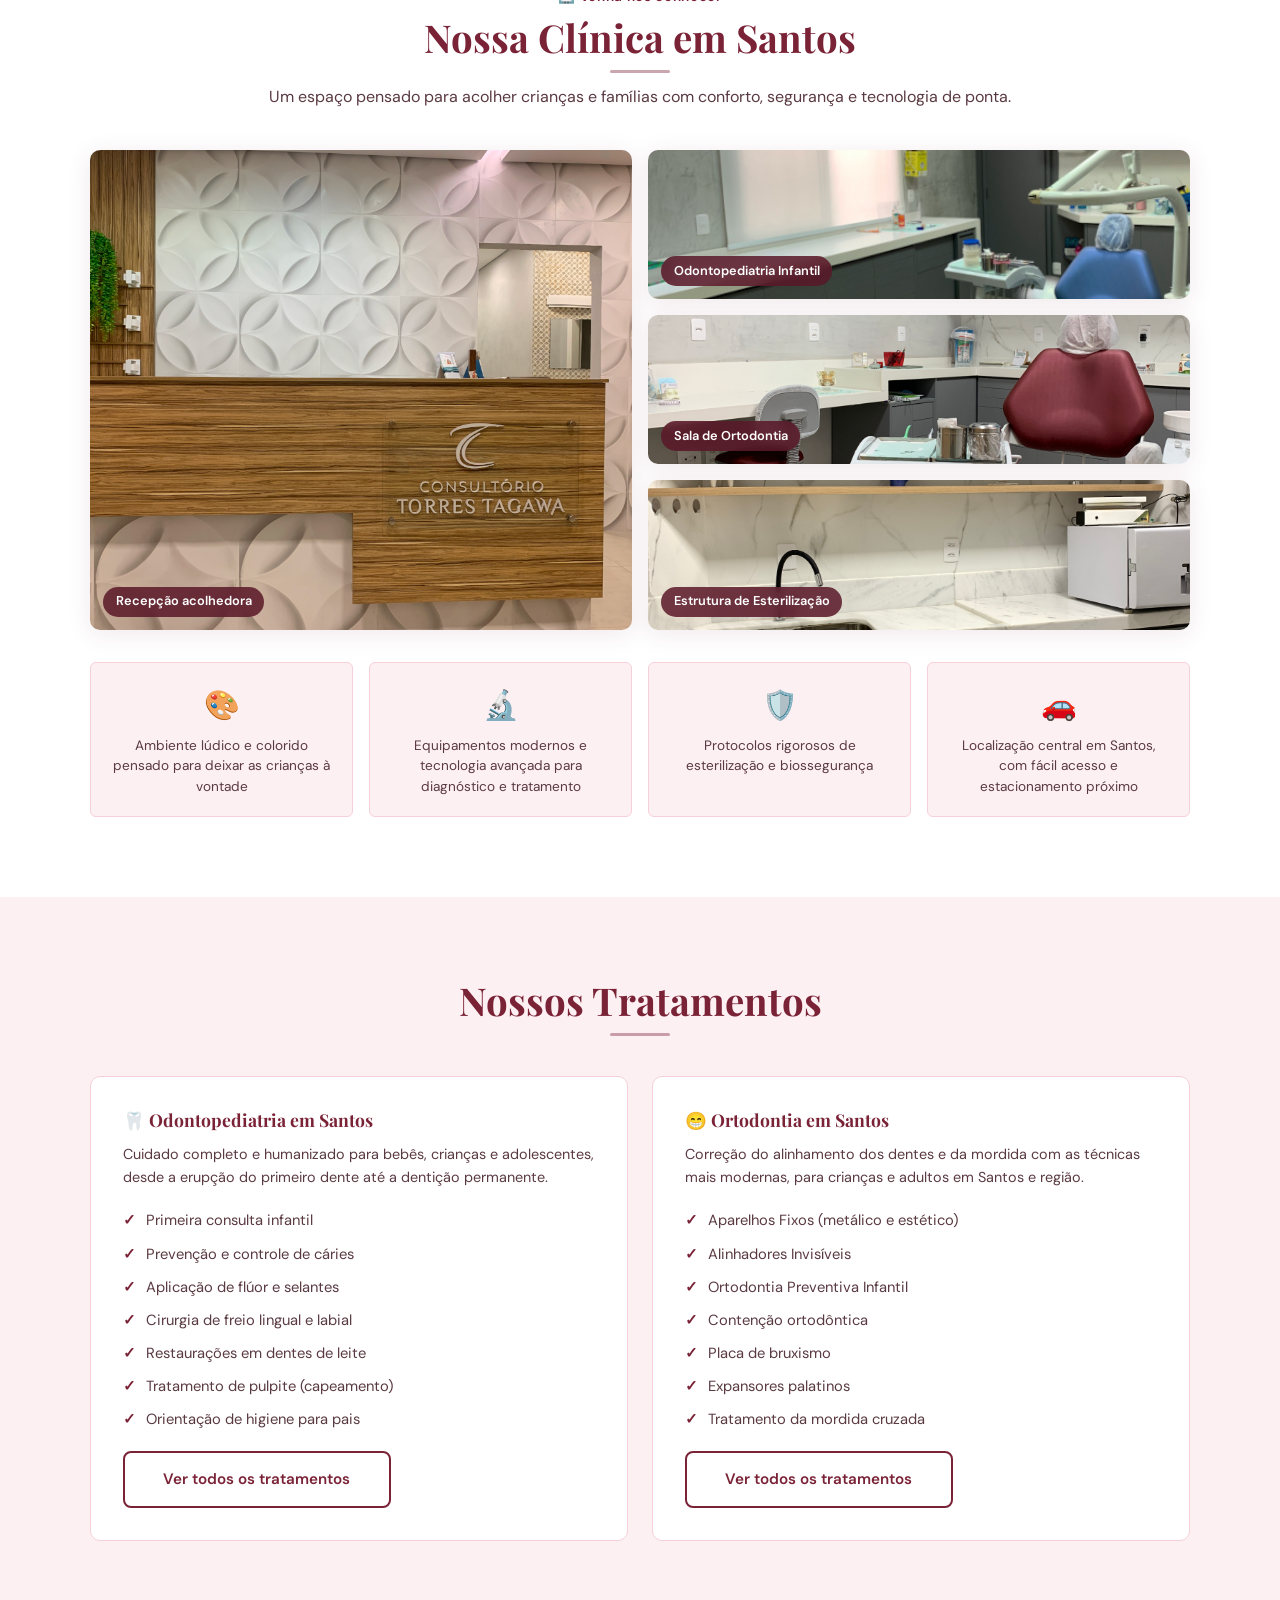
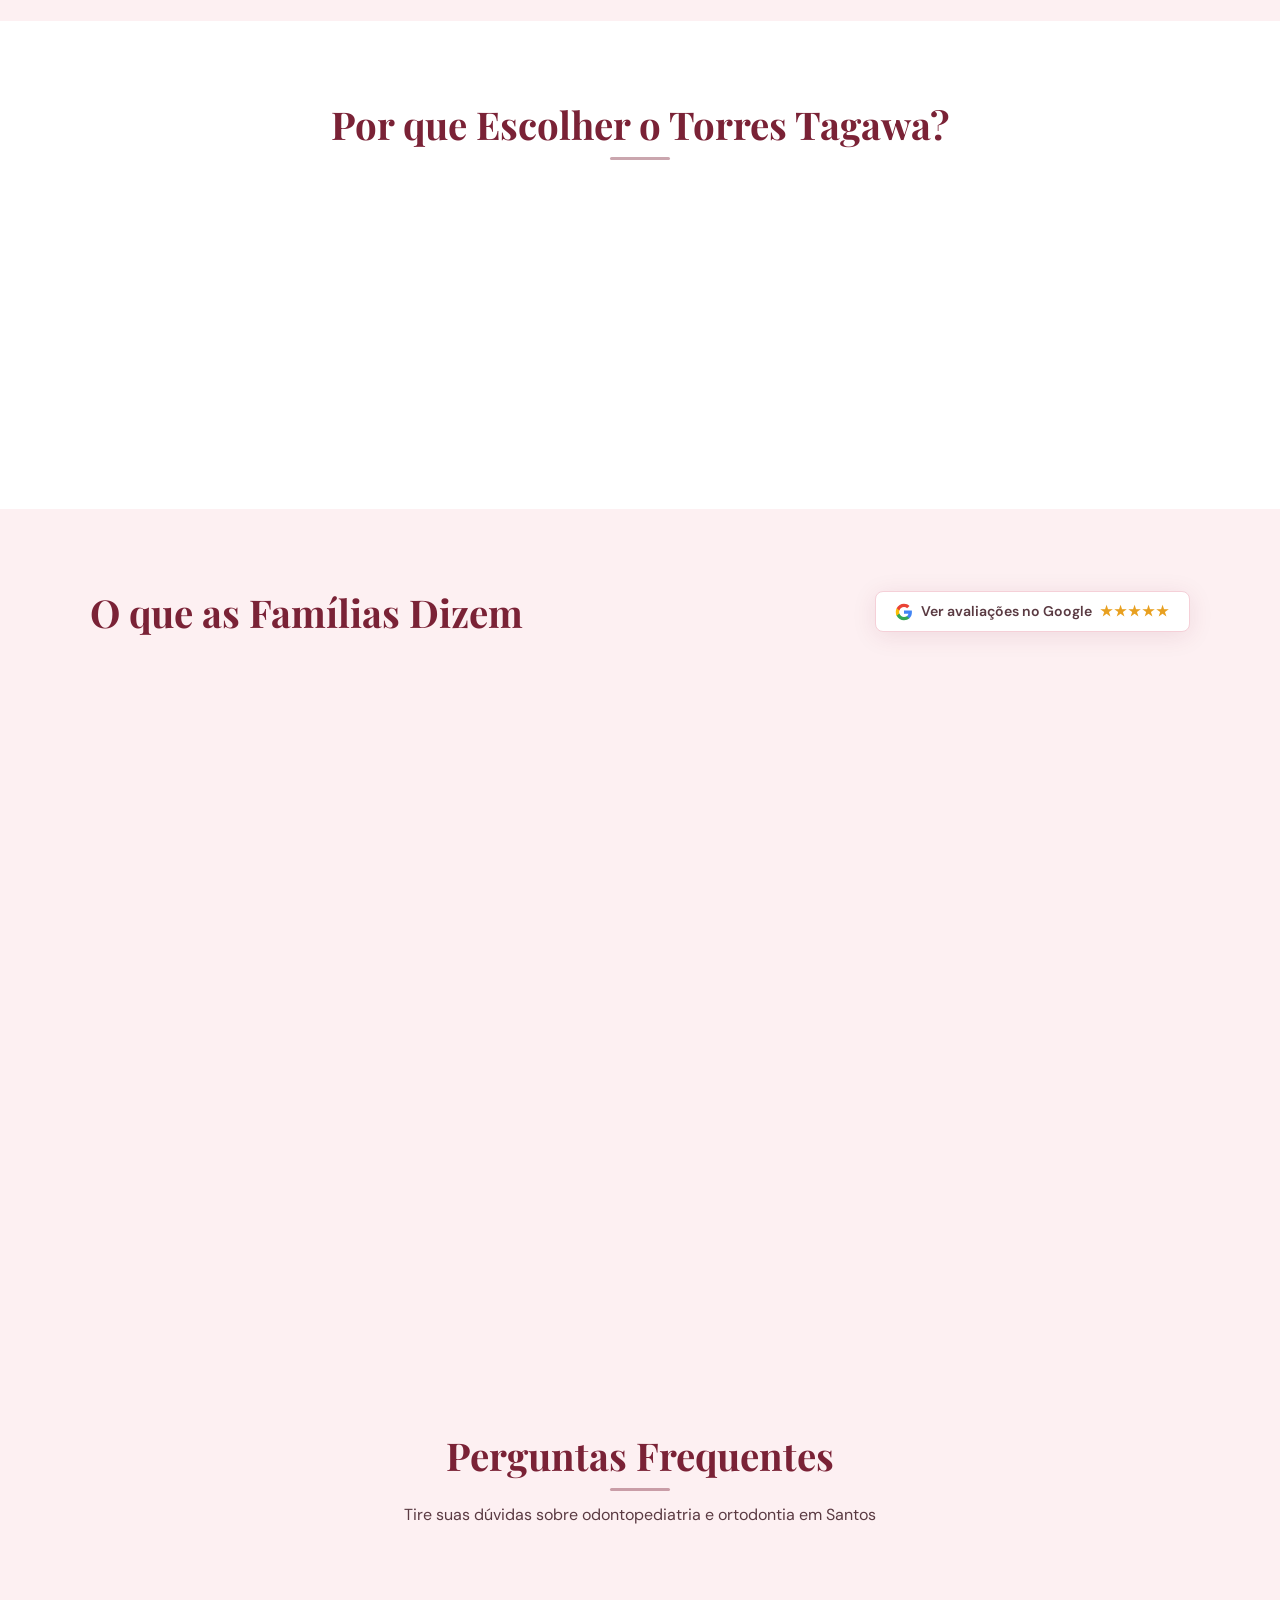
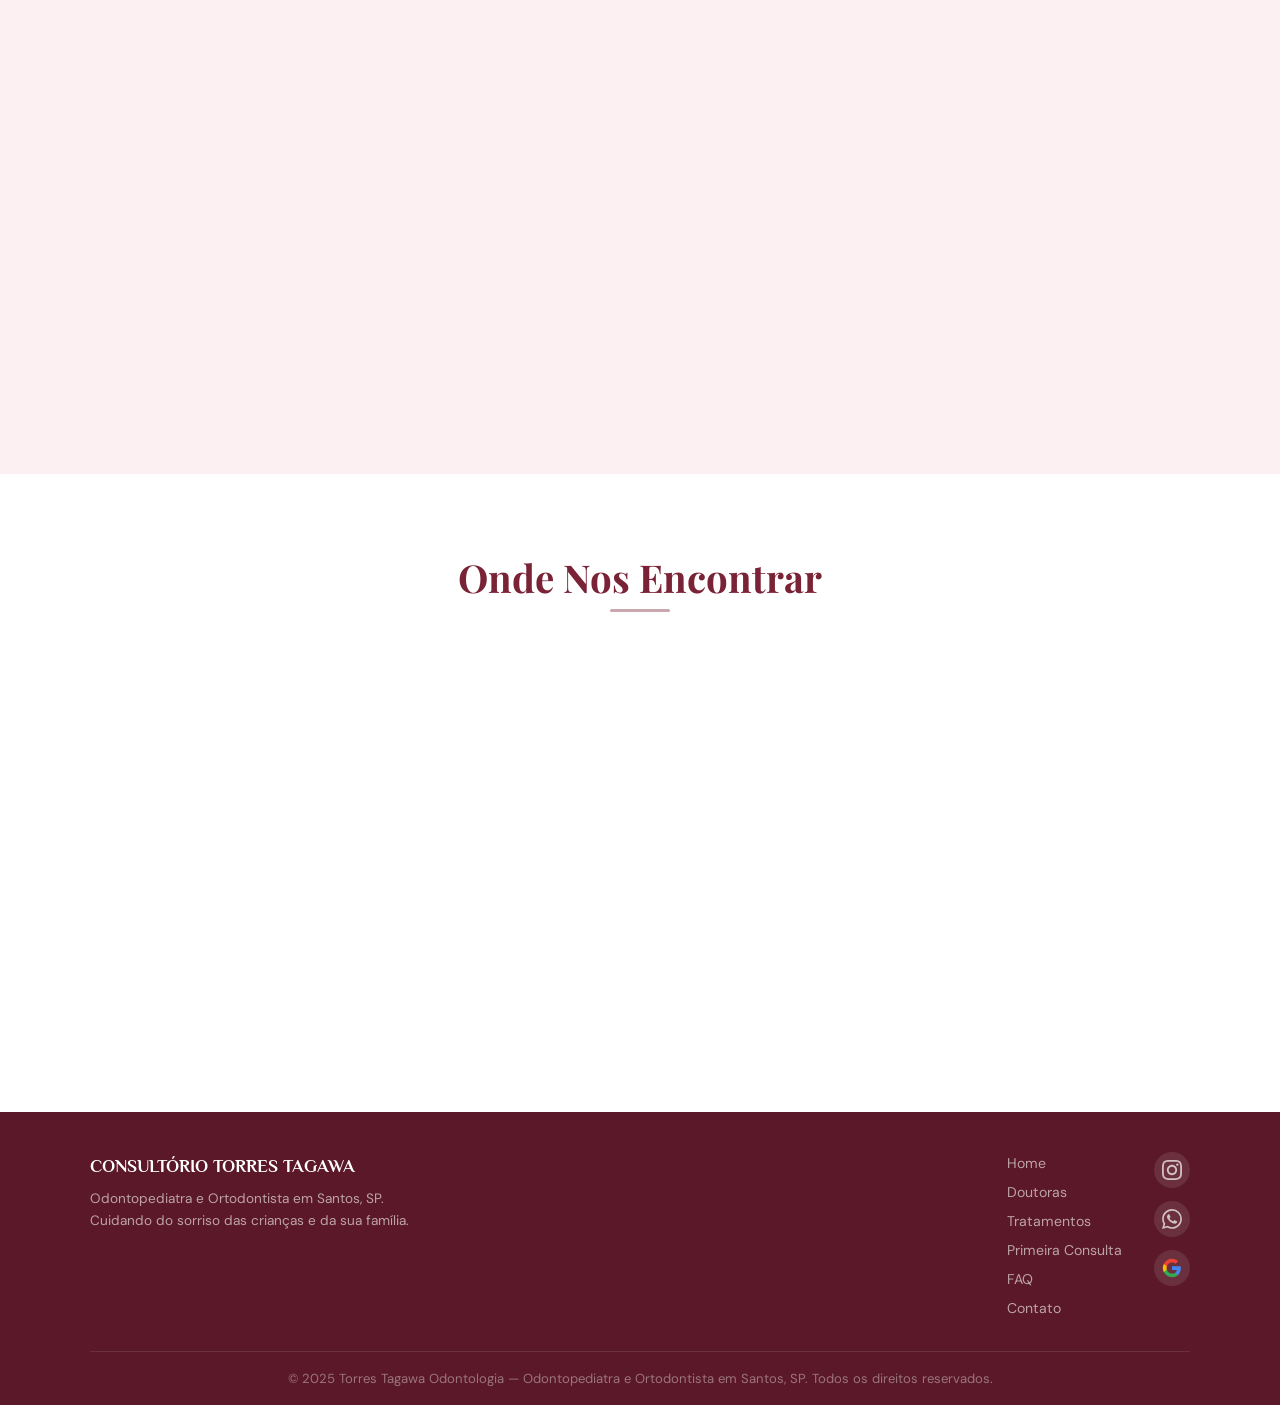
==== commit a2393de4: "instagram fixed on the main page" ====
--- a/index.html
+++ b/index.html
@@ -39,7 +39,7 @@
 <li><a href="#faq">FAQ</a></li>
 <li><a href="#location">Contato</a></li>
 <li class="nav-social">
-<a href="https://www.instagram.com/torrestagawa" target="_blank" rel="noopener" aria-label="Instagram">
+<a href="https://www.instagram.com/consultoriotorrestagawa/" target="_blank" rel="noopener" aria-label="Instagram">
 <svg width="18" height="18" viewBox="0 0 24 24" fill="currentColor"><path d="M12 2.163c3.204 0 3.584.012 4.85.07 3.252.148 4.771 1.691 4.919 4.919.058 1.265.069 1.645.069 4.849 0 3.205-.012 3.584-.069 4.849-.149 3.225-1.664 4.771-4.919 4.919-1.266.058-1.644.07-4.85.07-3.204 0-3.584-.012-4.849-.07-3.26-.149-4.771-1.699-4.919-4.92-.058-1.265-.07-1.644-.07-4.849 0-3.204.013-3.583.07-4.849.149-3.227 1.664-4.771 4.919-4.919 1.266-.057 1.645-.069 4.849-.069zm0-2.163c-3.259 0-3.667.014-4.947.072-4.358.2-6.78 2.618-6.98 6.98-.059 1.281-.073 1.689-.073 4.948 0 3.259.014 3.668.072 4.948.2 4.358 2.618 6.78 6.98 6.98 1.281.058 1.689.072 4.948.072 3.259 0 3.668-.014 4.948-.072 4.354-.2 6.782-2.618 6.979-6.98.059-1.28.073-1.689.073-4.948 0-3.259-.014-3.667-.072-4.947-.196-4.354-2.617-6.78-6.979-6.98-1.281-.059-1.69-.073-4.949-.073zm0 5.838c-3.403 0-6.162 2.759-6.162 6.162s2.759 6.163 6.162 6.163 6.162-2.759 6.162-6.163c0-3.403-2.759-6.162-6.162-6.162zm0 10.162c-2.209 0-4-1.79-4-4 0-2.209 1.791-4 4-4s4 1.791 4 4c0 2.21-1.791 4-4 4zm6.406-11.845c-.796 0-1.441.645-1.441 1.44s.645 1.44 1.441 1.44c.795 0 1.439-.645 1.439-1.44s-.644-1.44-1.439-1.44z"/></svg>
 </a>
 <a href="https://wa.me/551332278000" target="_blank" rel="noopener" aria-label="WhatsApp">
@@ -498,7 +498,7 @@
 </div>
 </div>
 <div class="location-social">
-<a href="https://www.instagram.com/torrestagawa" target="_blank" rel="noopener" class="social-btn instagram">
+<a href="https://www.instagram.com/consultoriotorrestagawa/" target="_blank" rel="noopener" class="social-btn instagram">
 <svg width="18" height="18" viewBox="0 0 24 24" fill="currentColor"><path d="M12 2.163c3.204 0 3.584.012 4.85.07 3.252.148 4.771 1.691 4.919 4.919.058 1.265.069 1.645.069 4.849 0 3.205-.012 3.584-.069 4.849-.149 3.225-1.664 4.771-4.919 4.919-1.266.058-1.644.07-4.85.07-3.204 0-3.584-.012-4.849-.07-3.26-.149-4.771-1.699-4.919-4.92-.058-1.265-.07-1.644-.07-4.849 0-3.204.013-3.583.07-4.849.149-3.227 1.664-4.771 4.919-4.919 1.266-.057 1.645-.069 4.849-.069zm0-2.163c-3.259 0-3.667.014-4.947.072-4.358.2-6.78 2.618-6.98 6.98-.059 1.281-.073 1.689-.073 4.948 0 3.259.014 3.668.072 4.948.2 4.358 2.618 6.78 6.98 6.98 1.281.058 1.689.072 4.948.072 3.259 0 3.668-.014 4.948-.072 4.354-.2 6.782-2.618 6.979-6.98.059-1.28.073-1.689.073-4.948 0-3.259-.014-3.667-.072-4.947-.196-4.354-2.617-6.78-6.979-6.98-1.281-.059-1.69-.073-4.949-.073zm0 5.838c-3.403 0-6.162 2.759-6.162 6.162s2.759 6.163 6.162 6.163 6.162-2.759 6.162-6.163c0-3.403-2.759-6.162-6.162-6.162zm0 10.162c-2.209 0-4-1.79-4-4 0-2.209 1.791-4 4-4s4 1.791 4 4c0 2.21-1.791 4-4 4zm6.406-11.845c-.796 0-1.441.645-1.441 1.44s.645 1.44 1.441 1.44c.795 0 1.439-.645 1.439-1.44s-.644-1.44-1.439-1.44z"/></svg>
               Instagram
 </a>
@@ -533,7 +533,7 @@
 <a href="#location">Contato</a>
 </div>
 <div class="footer-social">
-<a href="https://www.instagram.com/torrestagawa" target="_blank" rel="noopener" aria-label="Instagram">
+<a href="https://www.instagram.com/consultoriotorrestagawa/" target="_blank" rel="noopener" aria-label="Instagram">
 <svg width="20" height="20" viewBox="0 0 24 24" fill="currentColor"><path d="M12 2.163c3.204 0 3.584.012 4.85.07 3.252.148 4.771 1.691 4.919 4.919.058 1.265.069 1.645.069 4.849 0 3.205-.012 3.584-.069 4.849-.149 3.225-1.664 4.771-4.919 4.919-1.266.058-1.644.07-4.85.07-3.204 0-3.584-.012-4.849-.07-3.26-.149-4.771-1.699-4.919-4.92-.058-1.265-.07-1.644-.07-4.849 0-3.204.013-3.583.07-4.849.149-3.227 1.664-4.771 4.919-4.919 1.266-.057 1.645-.069 4.849-.069zm0-2.163c-3.259 0-3.667.014-4.947.072-4.358.2-6.78 2.618-6.98 6.98-.059 1.281-.073 1.689-.073 4.948 0 3.259.014 3.668.072 4.948.2 4.358 2.618 6.78 6.98 6.98 1.281.058 1.689.072 4.948.072 3.259 0 3.668-.014 4.948-.072 4.354-.2 6.782-2.618 6.979-6.98.059-1.28.073-1.689.073-4.948 0-3.259-.014-3.667-.072-4.947-.196-4.354-2.617-6.78-6.979-6.98-1.281-.059-1.69-.073-4.949-.073zm0 5.838c-3.403 0-6.162 2.759-6.162 6.162s2.759 6.163 6.162 6.163 6.162-2.759 6.162-6.163c0-3.403-2.759-6.162-6.162-6.162zm0 10.162c-2.209 0-4-1.79-4-4 0-2.209 1.791-4 4-4s4 1.791 4 4c0 2.21-1.791 4-4 4zm6.406-11.845c-.796 0-1.441.645-1.441 1.44s.645 1.44 1.441 1.44c.795 0 1.439-.645 1.439-1.44s-.644-1.44-1.439-1.44z"/></svg>
 </a>
 <a href="https://wa.me/551332278000" target="_blank" rel="noopener" aria-label="WhatsApp">
